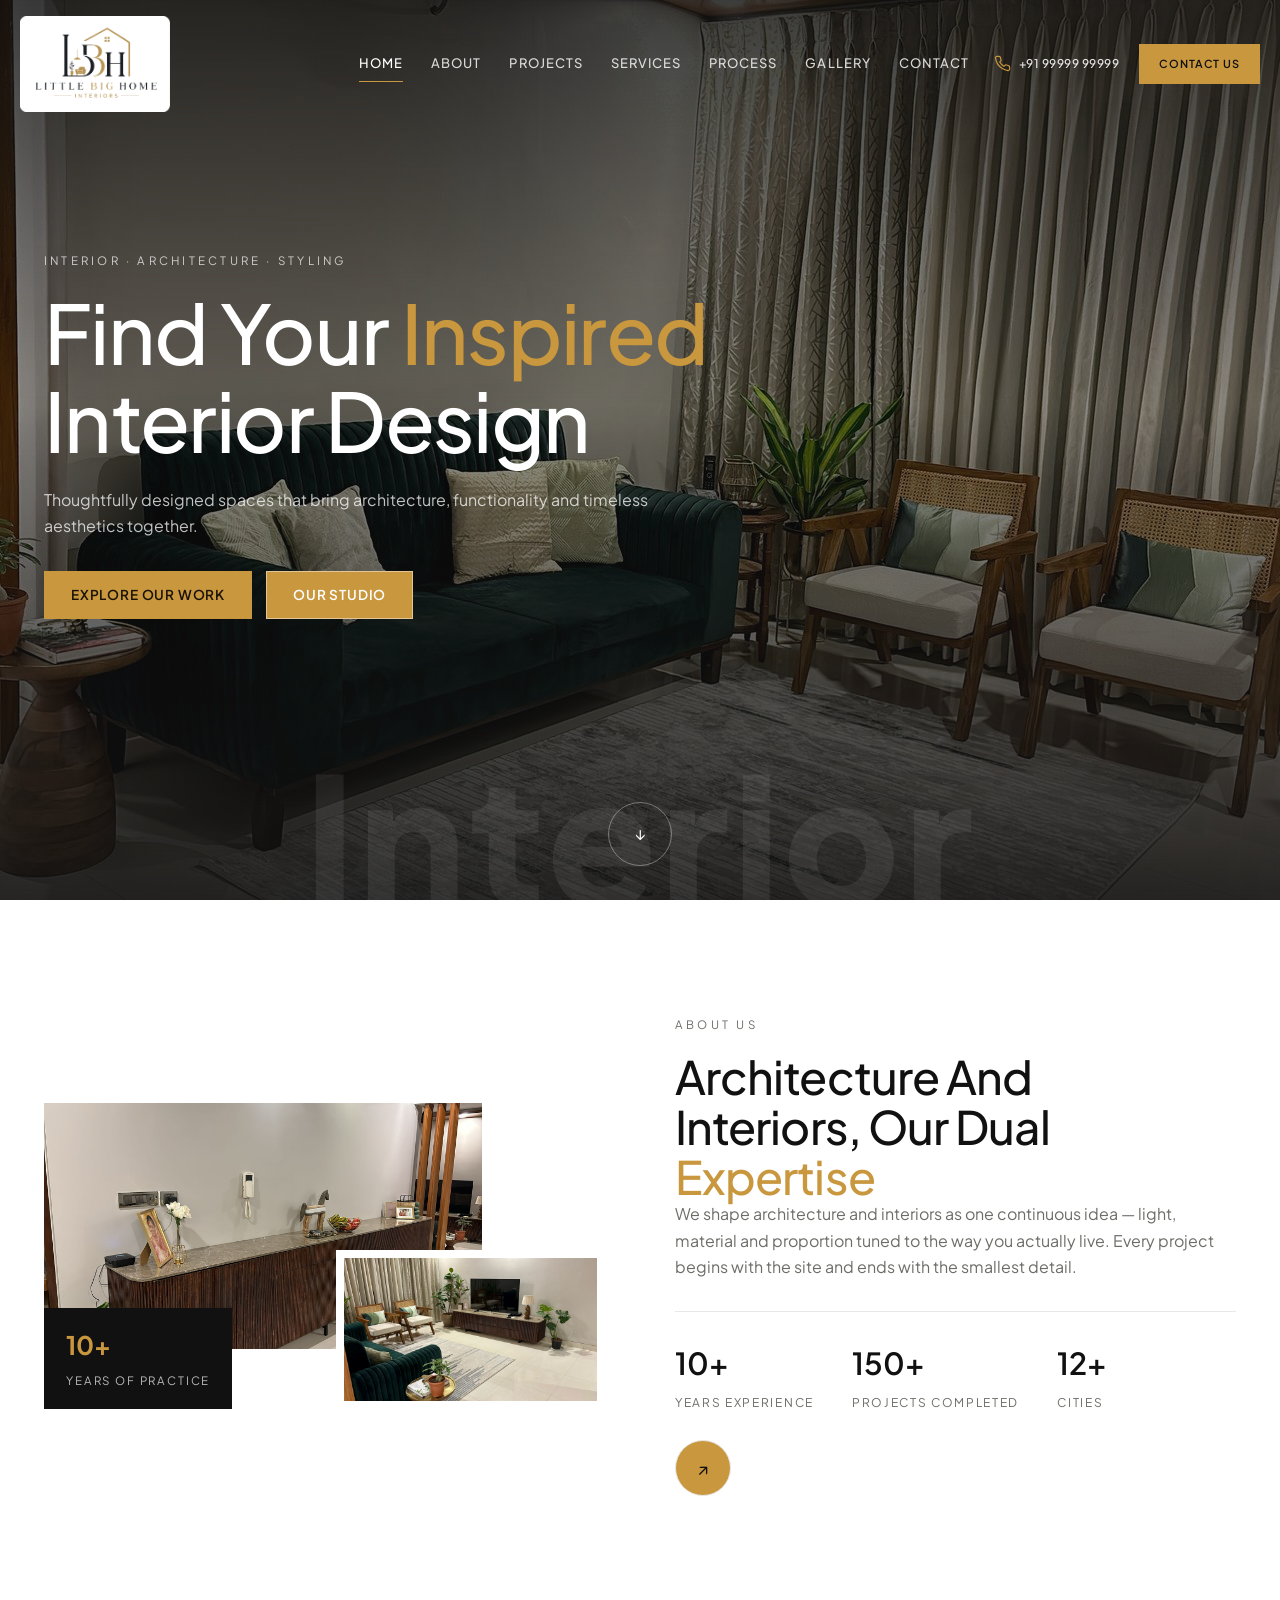
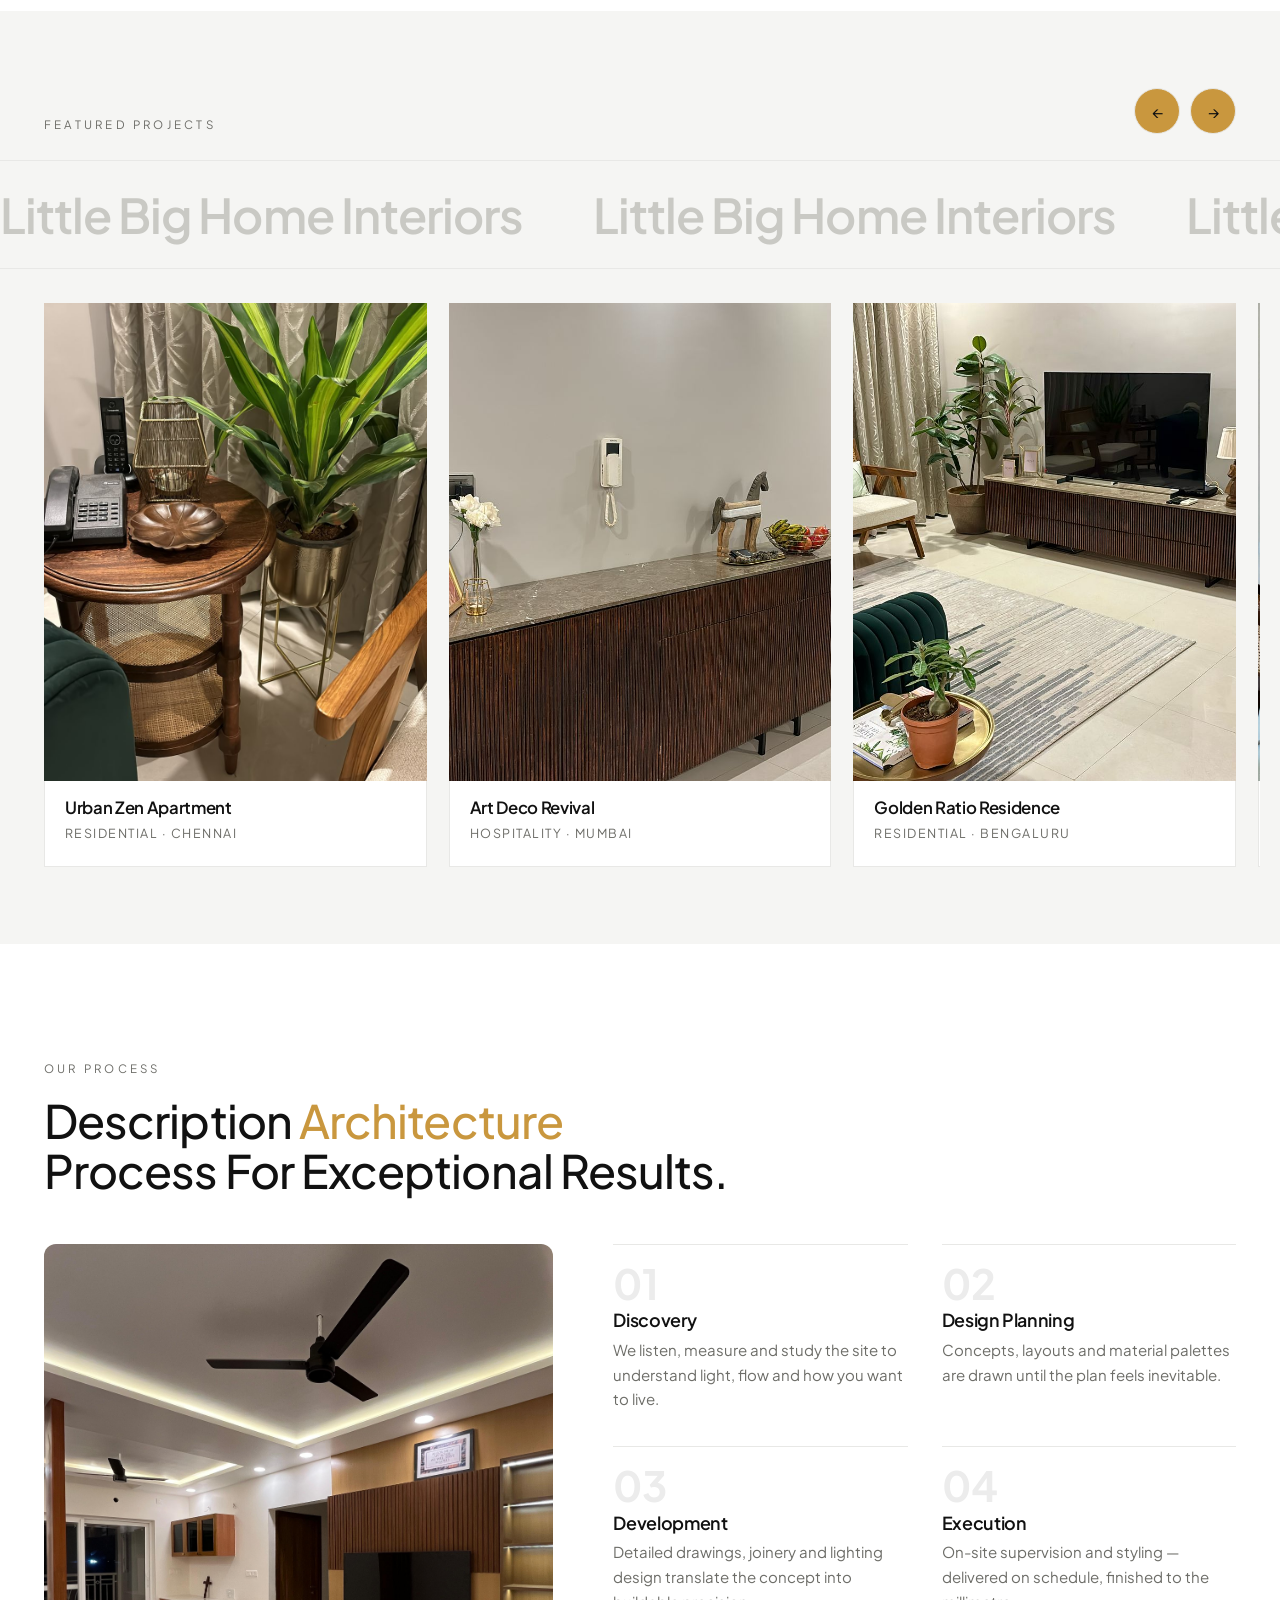
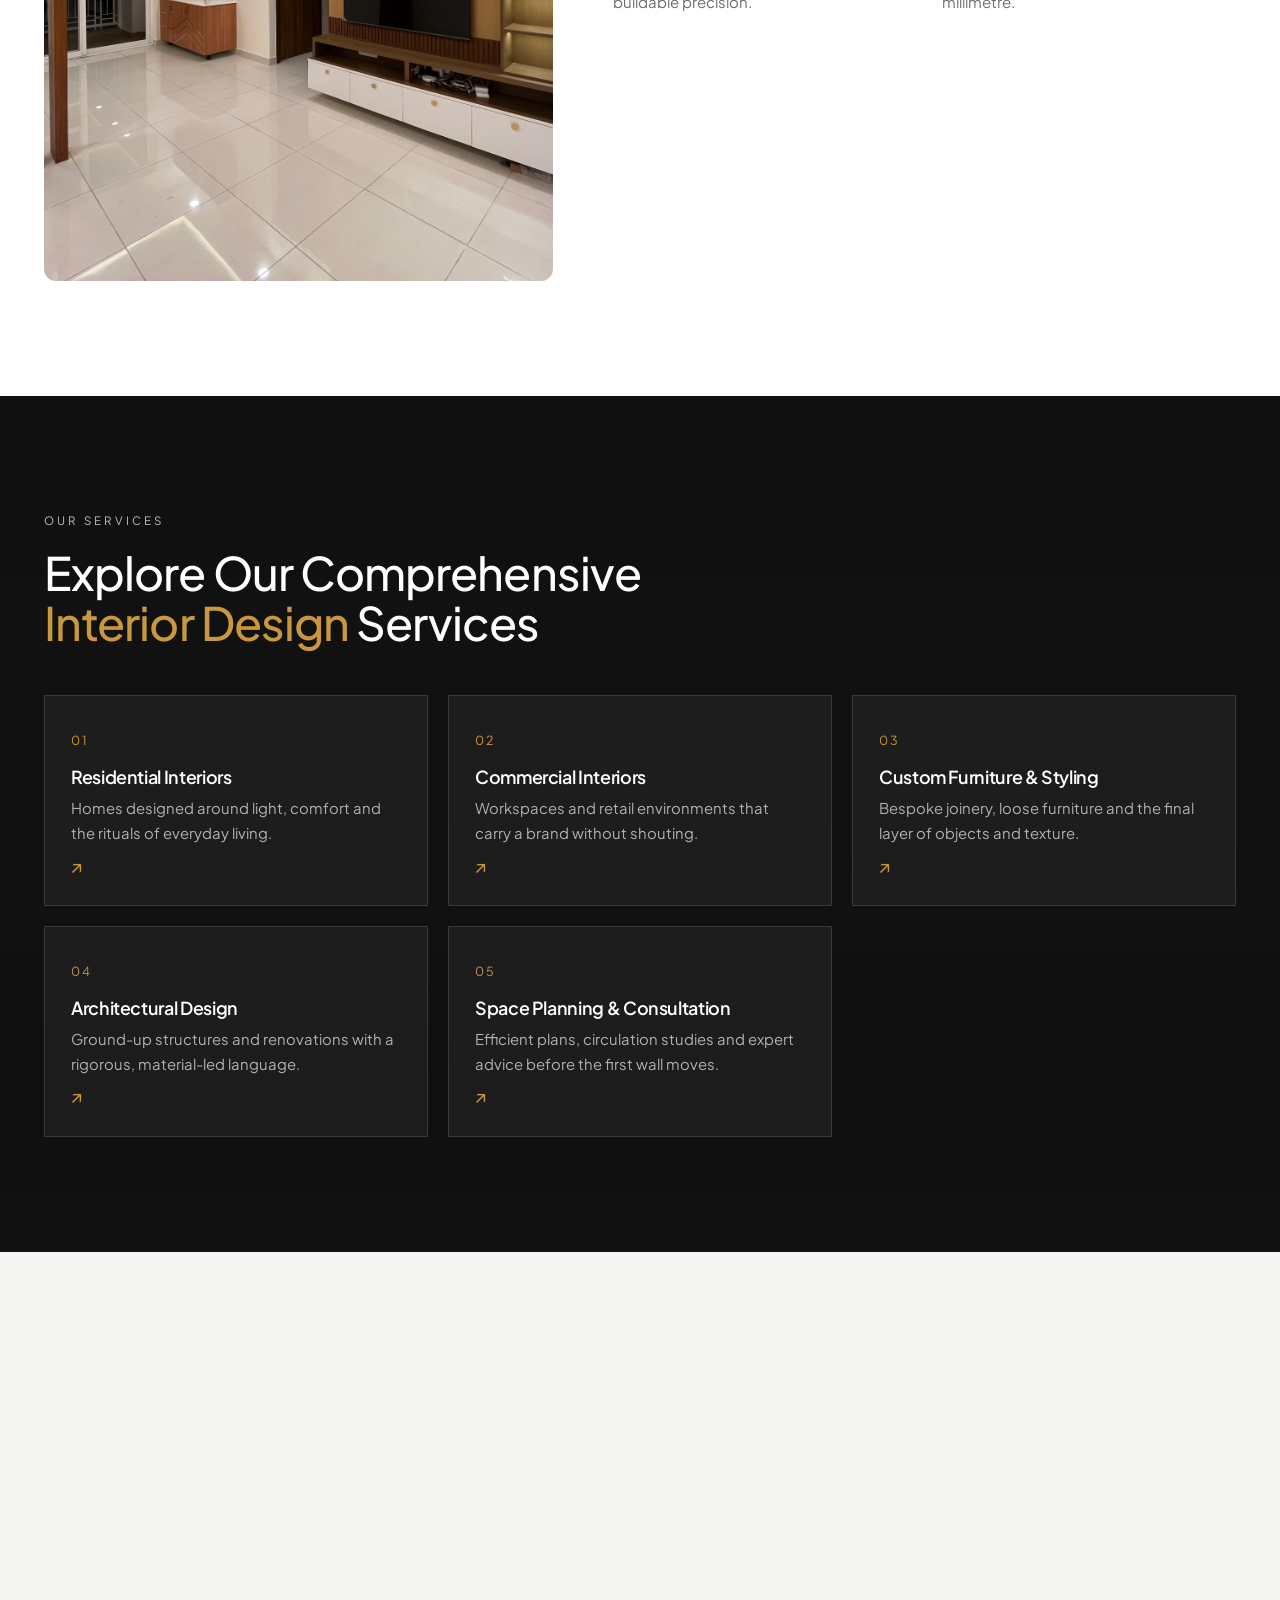
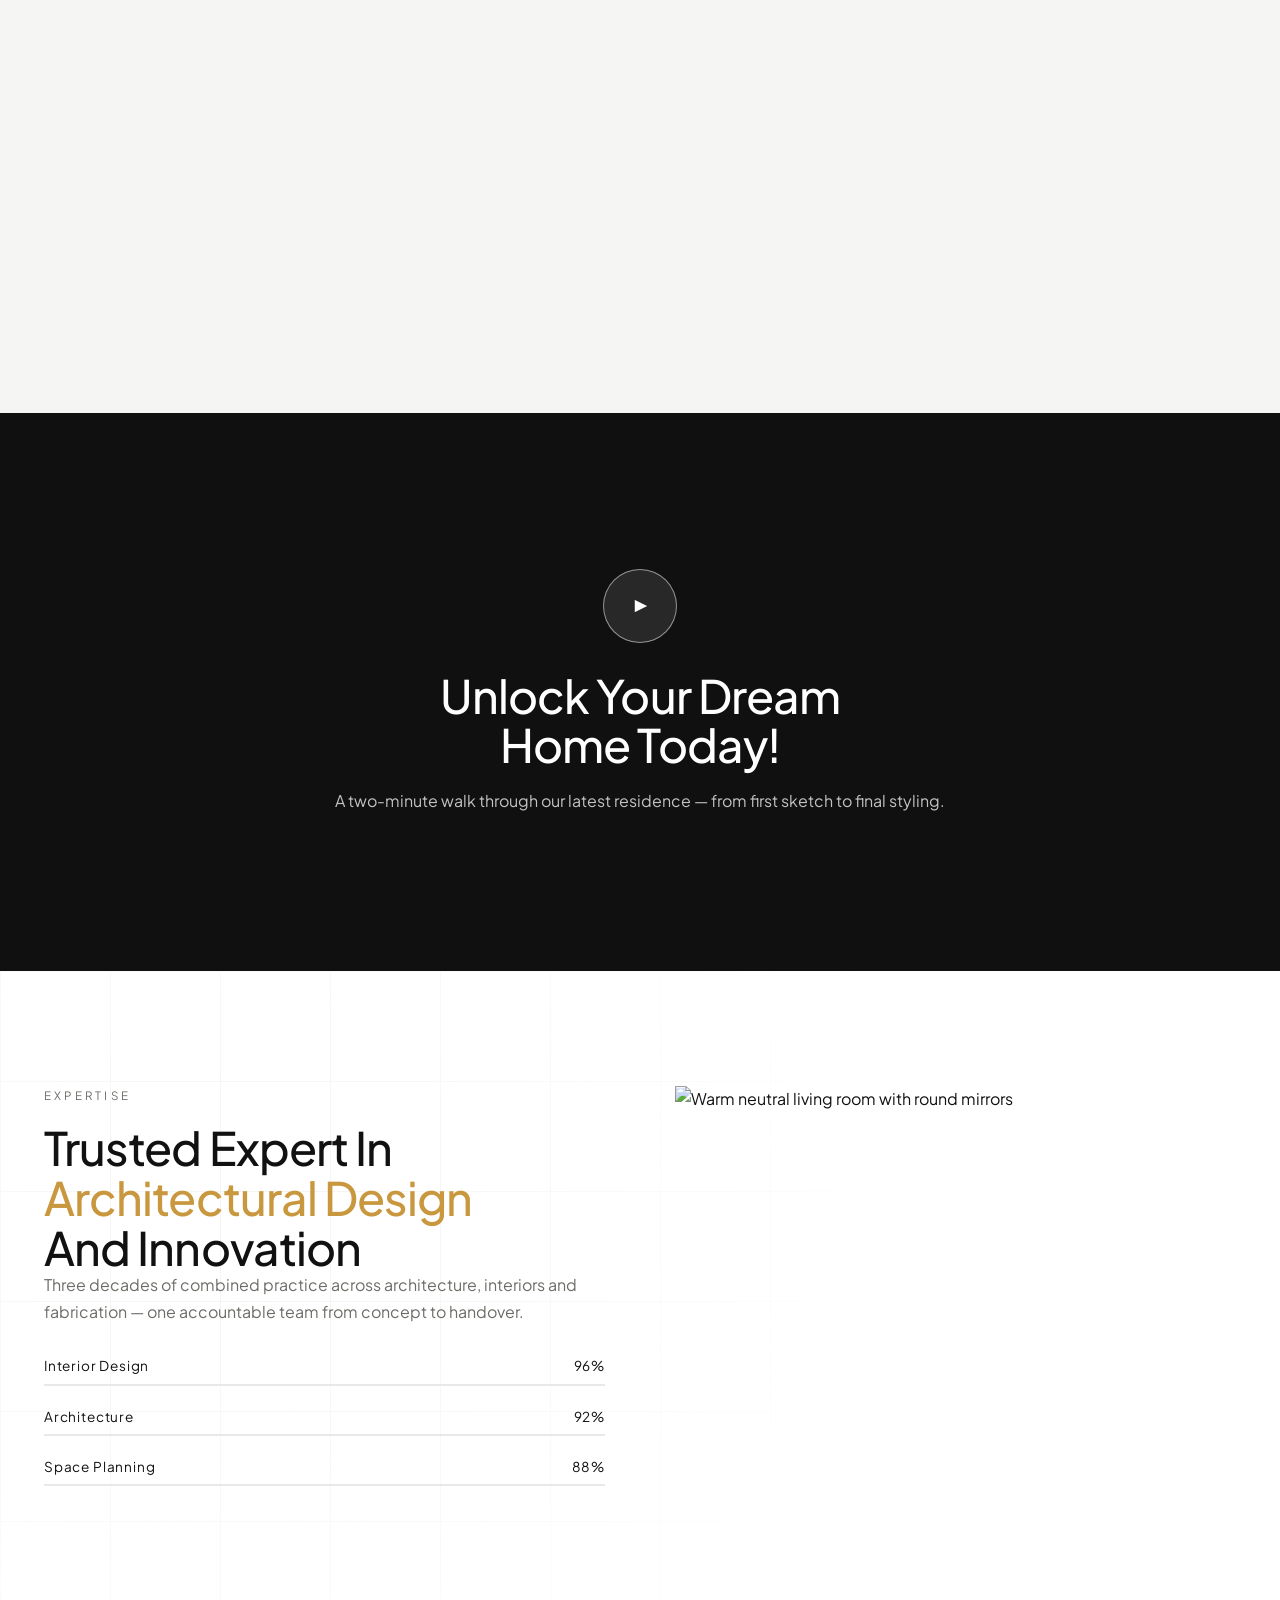
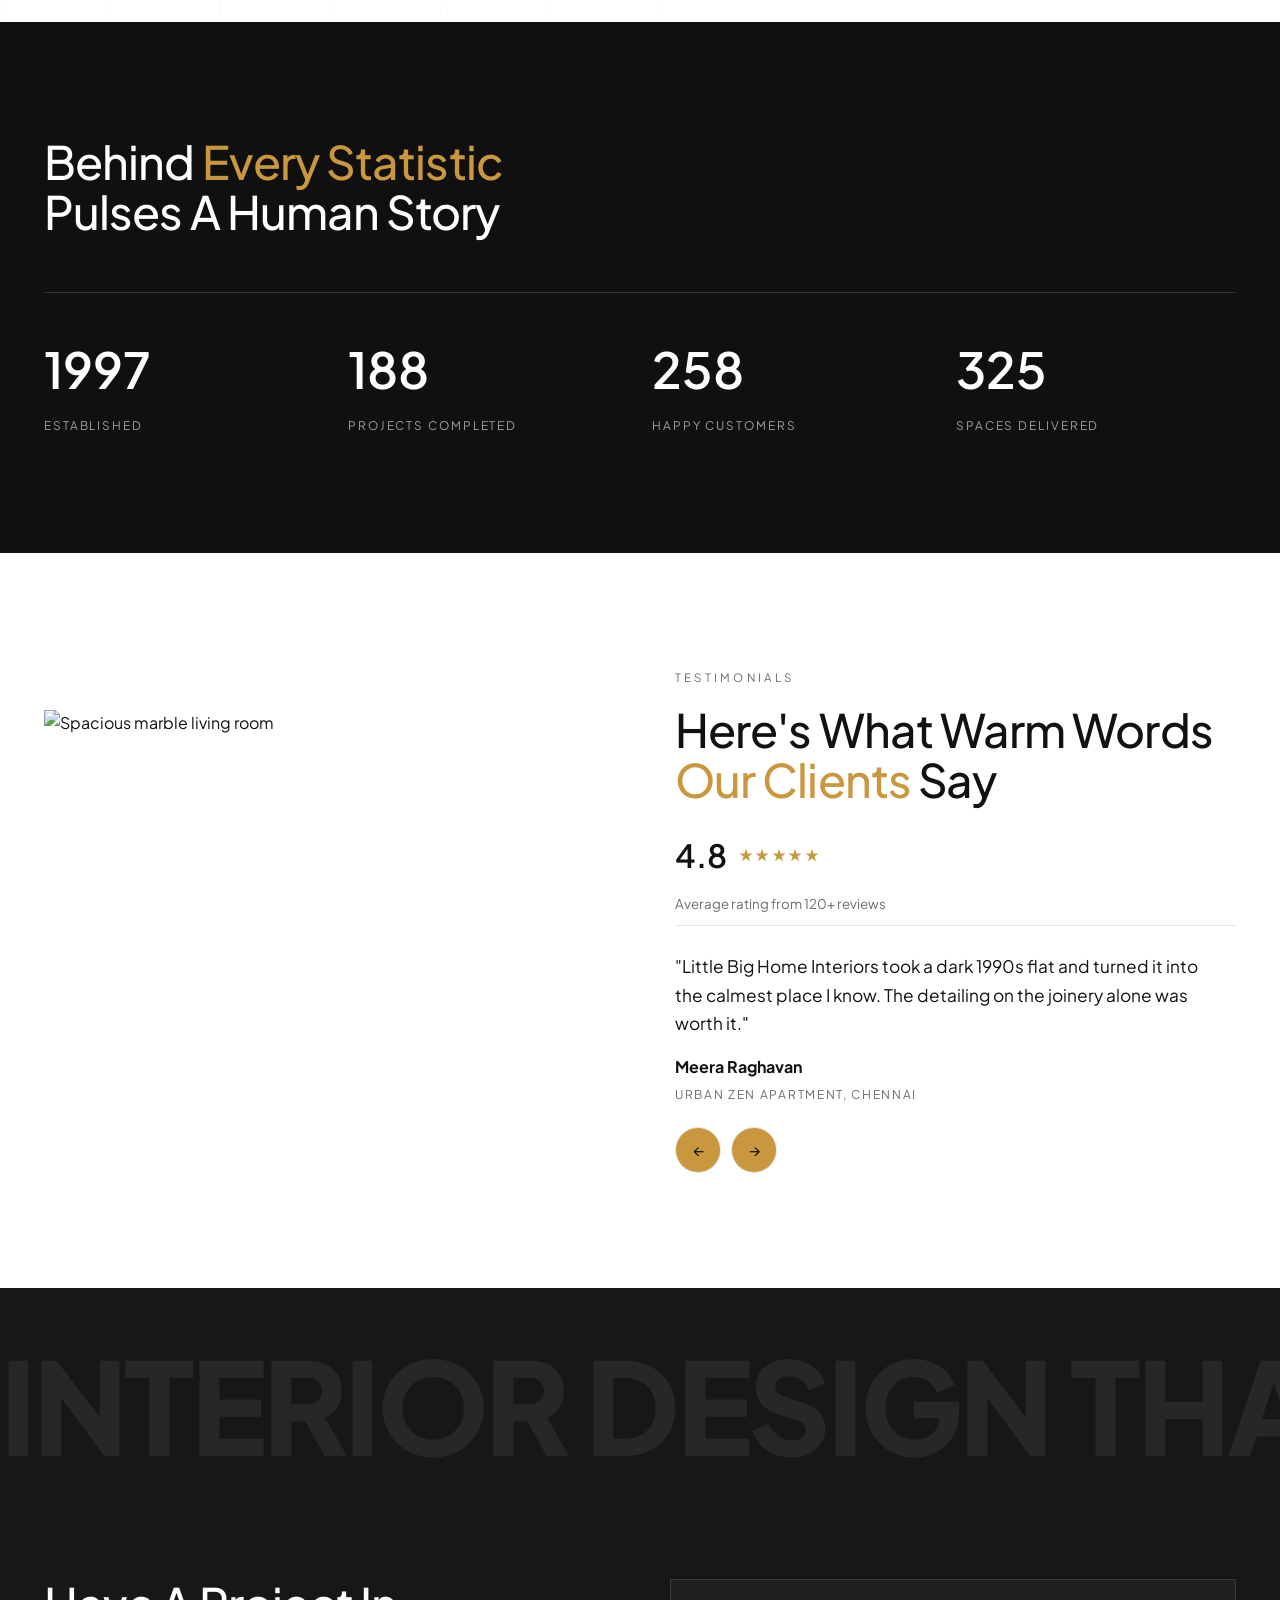
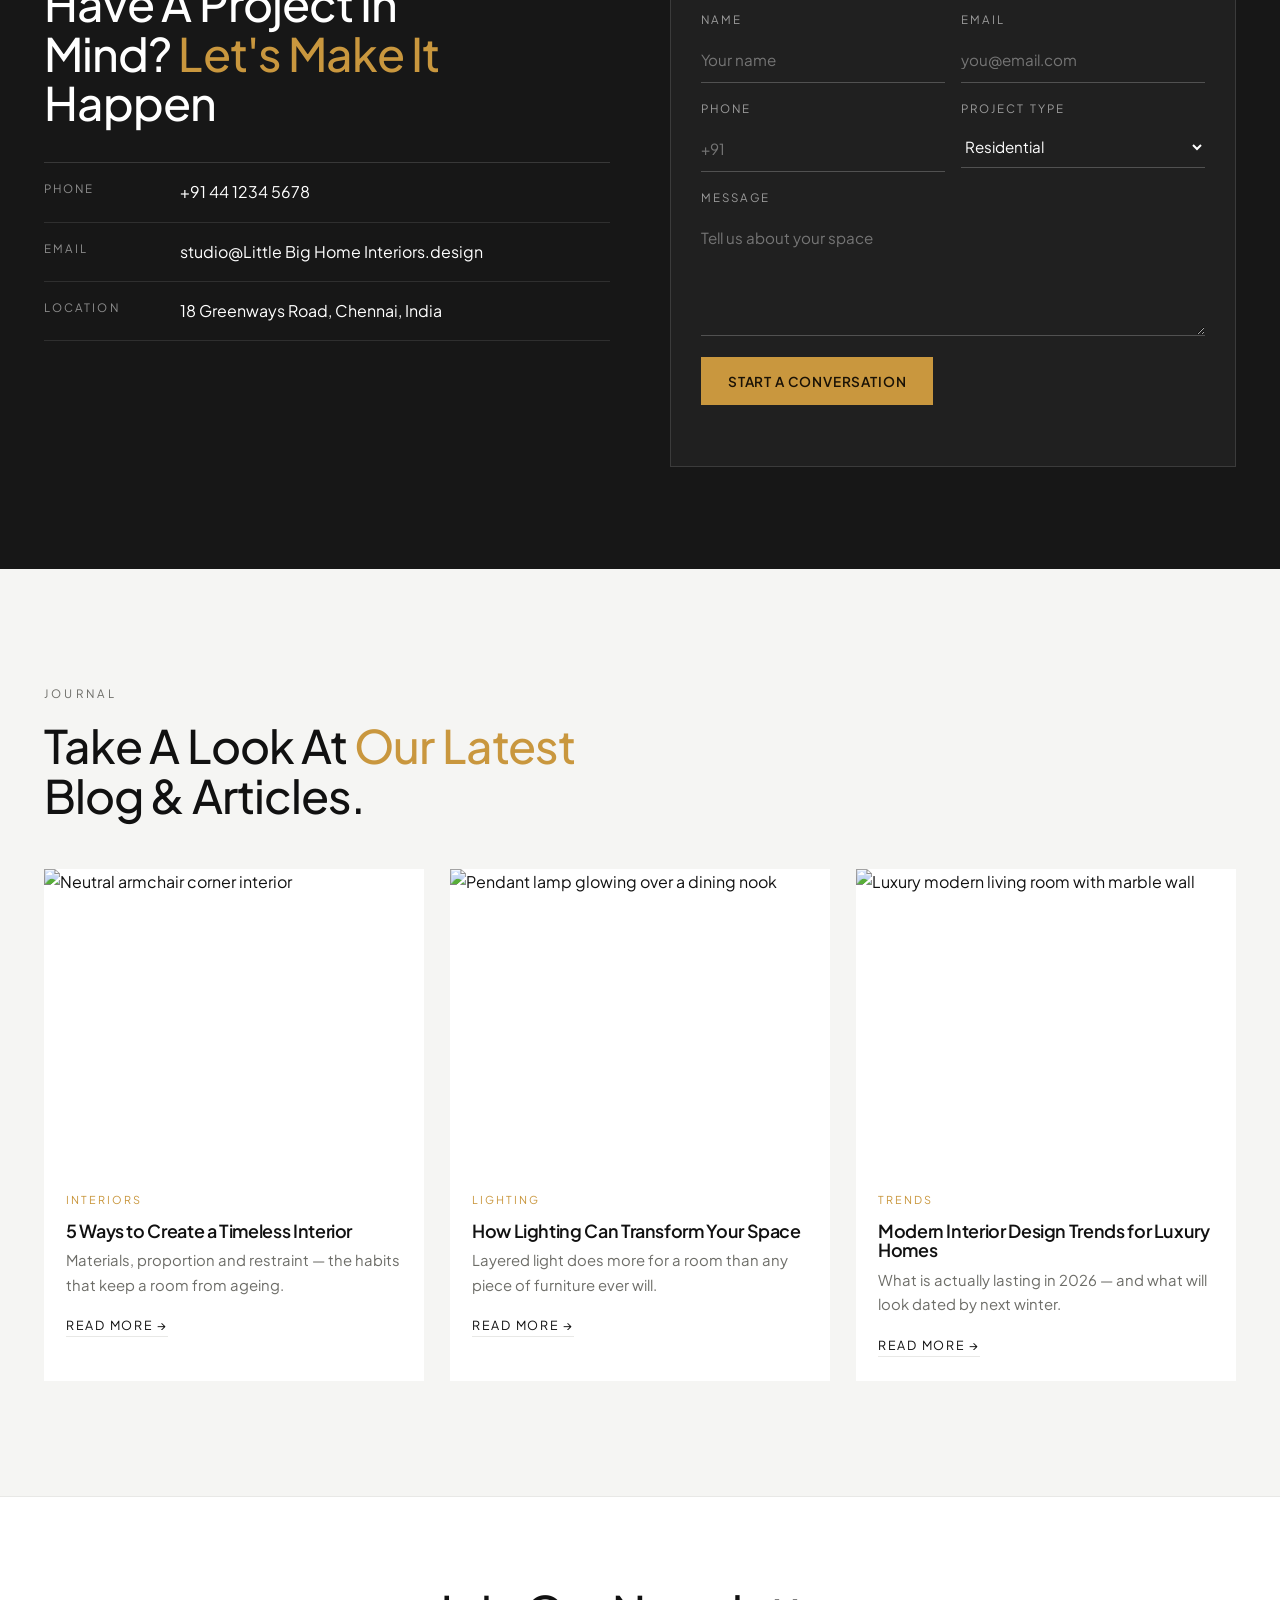
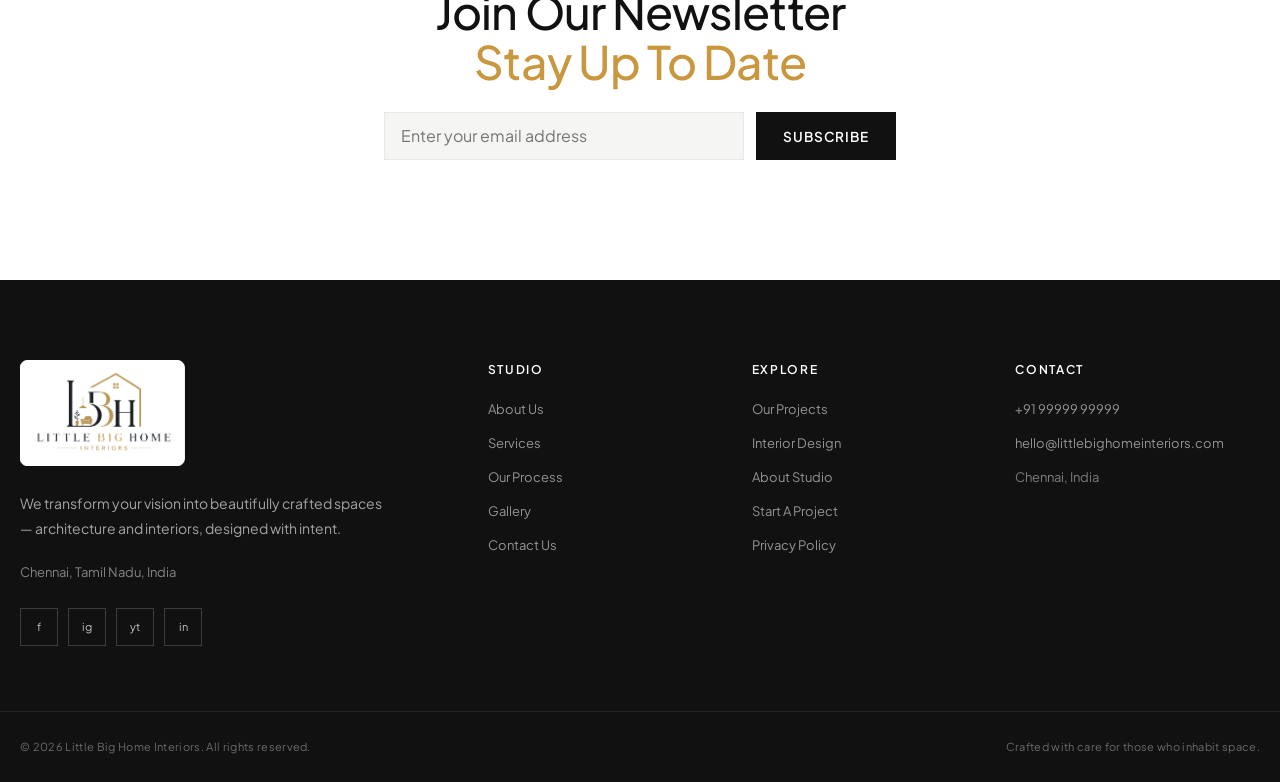
==== index.html @ 2a6e30de "update new file" ====
<!DOCTYPE html>
<html lang="en">

<head>
    <meta charset="utf-8" />
    <meta name="viewport" content="width=device-width, initial-scale=1" />
    <title>Little Big Home Interiors — Interior Design & Architecture Studio</title>
    <meta name="description"
        content="Little Big Home Interiors is an architecture and interior design studio crafting timeless residential and commercial spaces across India." />
    <meta property="og:title" content="Little Big Home Interiors — Interior Design & Architecture Studio" />
    <meta property="og:description"
        content="Thoughtfully designed spaces that bring architecture, functionality and timeless aesthetics together." />
    <meta property="og:type" content="website" />
    <meta name="twitter:card" content="summary_large_image" />
    <link rel="icon" href="/assets/image/logo.png" type="image/x-icon">
    <link rel="stylesheet" href="/assets/css/main-css.css" />
    <link rel="stylesheet" href="/assets/css/navbar-footer.css" />
</head>

<body>
    <!-- =====================================================
         NAVBAR
    ====================================================== -->
    <header class="lbh-nav" id="lbhNav">
        <div class="lbh-nav-wrap">
            <!-- ===============================
                 LOGO
            ================================ -->
            <a href="#home" class="lbh-brand" aria-label="Little Big Home Interiors Home">
                <img src="/assets/image/logo.png" alt="Little Big Home Interiors" class="lbh-brand-img">
            </a>
            <!-- ===============================
                 DESKTOP NAVIGATION
            ================================ -->
            <nav class="lbh-menu" id="lbhMenu" aria-label="Primary Navigation">
                <a href="#home" class="lbh-menu-link lbh-active">Home</a>
                <a href="#about" class="lbh-menu-link">About</a>
                <a href="#projects" class="lbh-menu-link">Projects</a>
                <a href="#services" class="lbh-menu-link">Services</a>
                <a href="#process" class="lbh-menu-link">Process</a>
                <a href="/page/gallery.html" class="lbh-menu-link">Gallery</a>
                <a href="#contact" class="lbh-menu-link">Contact</a>
            </nav>
            <!-- ===============================
                 DESKTOP RIGHT ACTIONS
            ================================ -->
            <div class="lbh-nav-actions">
                <!-- PHONE -->
                <a href="tel:+919999999999" class="lbh-phone" aria-label="Call Little Big Home Interiors">
                    <span class="lbh-phone-icon" aria-hidden="true">
                        <svg viewBox="0 0 24 24" fill="none" xmlns="http://www.w3.org/2000/svg">
                            <path d="M22 16.92v3a2 2 0 0 1-2.18 2
                                19.79 19.79 0 0 1-8.63-3.07
                                19.5 19.5 0 0 1-6-6
                                19.79 19.79 0 0 1-3.07-8.67
                                A2 2 0 0 1 4.11 2h3
                                a2 2 0 0 1 2 1.72
                                12.84 12.84 0 0 0 .7 2.81
                                2 2 0 0 1-.45 2.11L8.09 9.91
                                a16 16 0 0 0 6 6l1.27-1.27
                                a2 2 0 0 1 2.11-.45
                                12.84 12.84 0 0 0 2.81.7
                                A2 2 0 0 1 22 16.92z" stroke="currentColor" stroke-width="1.7" stroke-linecap="round"
                                stroke-linejoin="round" />
                        </svg>
                    </span>
                    <span class="lbh-phone-text">+91 99999 99999</span>
                </a>
                <!-- CONTACT CTA -->
                <a href="#contact" class="lbh-contact-cta">Contact Us</a>
            </div>
            <!-- ===============================
                 MOBILE TOGGLE
            ================================ -->
            <button class="lbh-burger" id="lbhBurger" type="button" aria-label="Open navigation menu"
                aria-expanded="false" aria-controls="lbhMobile">
                <span></span>
                <span></span>
                <span></span>
            </button>
        </div>
    </header>
    <!-- =====================================================
         MOBILE RIGHT SIDE MENU
    ====================================================== -->
    <div class="lbh-mobile" id="lbhMobile" aria-hidden="true">
        <nav class="lbh-mobile-nav" aria-label="Mobile Navigation">
            <a href="#home" class="lbh-mobile-link lbh-active">Home</a>
            <a href="#about" class="lbh-mobile-link">About</a>
            <a href="#projects" class="lbh-mobile-link">Projects</a>
            <a href="#services" class="lbh-mobile-link">Services</a>
            <a href="#process" class="lbh-mobile-link">Process</a>
            <a href="/page/gallery.html" class="lbh-mobile-link">Gallery</a>
            <a href="#contact" class="lbh-mobile-link">Contact</a>
            <!-- Mobile Phone -->
            <a href="tel:+919999999999" class="lbh-mobile-phone">
                <span class="lbh-mobile-phone-icon">
                    <svg viewBox="0 0 24 24" fill="none" xmlns="http://www.w3.org/2000/svg">
                        <path d="M22 16.92v3a2 2 0 0 1-2.18 2
                            19.79 19.79 0 0 1-8.63-3.07
                            19.5 19.5 0 0 1-6-6
                            19.79 19.79 0 0 1-3.07-8.67
                            A2 2 0 0 1 4.11 2h3
                            a2 2 0 0 1 2 1.72
                            12.84 12.84 0 0 0 .7 2.81
                            2 2 0 0 1-.45 2.11L8.09 9.91
                            a16 16 0 0 0 6 6l1.27-1.27
                            a2 2 0 0 1 2.11-.45
                            12.84 12.84 0 0 0 2.81.7
                            A2 2 0 0 1 22 16.92z" stroke="currentColor" stroke-width="1.7" stroke-linecap="round"
                            stroke-linejoin="round" />
                    </svg>
                </span>
                +91 99999 99999</a>
            <!-- Mobile CTA -->
            <a href="#contact" class="lbh-mobile-cta">Contact Us</a>
        </nav>
    </div>

    <main>
        <!-- ============ HERO ============ -->
        <section class="hero" id="home">
            <div class="hero-media"><img src="/assets/image/home-banner.jpeg"
                    alt="Cinematic luxury dining room interior at dusk" width="1920" height="1080" /></div>
            <div class="hero-overlay"></div>
            <div class="container hero-content">
                <p class="label label-light reveal">Interior · Architecture · Styling</p>
                <h1 class="reveal">Find Your <em>Inspired</em><br />Interior Design</h1>
                <p class="hero-sub reveal">Thoughtfully designed spaces that bring architecture, functionality and
                    timeless aesthetics together.</p>
                <div class="hero-actions reveal">
                    <a href="#projects" class="btn btn-gold">Explore Our Work</a>
                    <a href="#about" class="btn btn-outline">Our Studio</a>
                </div>
            </div>
            <a href="#about" class="scroll-dot" aria-label="Scroll to next section">
                <span class="scroll-dot-ring"></span>
                <span class="scroll-dot-arrow">&#8595;</span>
            </a>
            <div class="hero-word" aria-hidden="true">Interior</div>
        </section>

        <!-- ============ ABOUT ============ -->
        <section class="section about" id="about">
            <div class="container about-grid">
                <div class="about-media reveal-left">
                    <div class="image-wrap about-img-a"><img src="/assets/image/image1.jpeg"
                            alt="Minimal living room bathed in warm daylight" loading="lazy" width="900"
                            height="1200" /></div>
                    <div class="image-wrap about-img-b"><img src="/assets/image/image3.jpeg"
                            alt="Architectural corner with tall window and marble" loading="lazy" width="900"
                            height="1200" /></div>
                    <div class="about-badge"><strong>10+</strong><span>Years of practice</span></div>
                </div>
                <div class="about-text reveal-right">
                    <p class="label">About Us</p>
                    <h2>Architecture And<br />Interiors, Our Dual<br /><em>Expertise</em></h2>
                    <p class="lead">We shape architecture and interiors as one continuous idea — light, material and
                        proportion tuned to the way you actually live. Every project begins with the site and ends with
                        the smallest detail.</p>
                    <ul class="about-stats">
                        <li><strong>10+</strong><span>Years Experience</span></li>
                        <li><strong>150+</strong><span>Projects Completed</span></li>
                        <li><strong>12+</strong><span>Cities</span></li>
                    </ul>
                    <a href="#portfolio" class="circle-btn" aria-label="See our portfolio">&#8599;</a>
                </div>
            </div>
        </section>

        <!-- ============ FEATURED PROJECTS ============ -->
        <section class="section-tight projects" id="projects">
            <div class="container projects-head">
                <p class="label">Featured Projects</p>
                <div class="slider-nav">
                    <button class="arrow" id="projPrev" aria-label="Previous projects">&#8592;</button>
                    <button class="arrow" id="projNext" aria-label="Next projects">&#8594;</button>
                </div>
            </div>
            <div class="marquee" aria-hidden="true">
                <div class="marquee-track">
                    <span>Little Big Home Interiors</span><span>Little Big Home Interiors</span><span>Little Big Home Interiors</span><span>Little Big Home Interiors</span><span>Little Big Home Interiors</span><span>Little Big Home Interiors</span><span>Little Big Home Interiors</span><span>Little Big Home Interiors</span>
                </div>
            </div>
            <div class="proj-viewport" id="projViewport">
                <div class="proj-track" id="projTrack">
                    <article class="proj-card">
                        <div class="image-wrap"><img src="/assets/image/image2.jpeg" alt="Urban Zen Apartment interior"
                                loading="lazy" width="800" height="1000" /></div>
                        <div class="proj-meta">
                            <h3>Urban Zen Apartment</h3>
                            <p>Residential · Chennai</p>
                        </div>
                    </article>
                    <article class="proj-card">
                        <div class="image-wrap"><img src="/assets/image/image1.jpeg"
                                alt="Art Deco Revival lounge interior" loading="lazy" width="800" height="1000" /></div>
                        <div class="proj-meta">
                            <h3>Art Deco Revival</h3>
                            <p>Hospitality · Mumbai</p>
                        </div>
                    </article>
                    <article class="proj-card">
                        <div class="image-wrap"><img src="/assets/image/image3.jpeg"
                                alt="Golden Ratio Residence kitchen" loading="lazy" width="800" height="1000" /></div>
                        <div class="proj-meta">
                            <h3>Golden Ratio Residence</h3>
                            <p>Residential · Bengaluru</p>
                        </div>
                    </article>
                    <article class="proj-card">
                        <div class="image-wrap"><img src="/assets/image/image4.jpeg"
                                alt="Nordic Minimalist Loft interior" loading="lazy" width="800" height="1000" /></div>
                        <div class="proj-meta">
                            <h3>Nordic Minimalist Loft</h3>
                            <p>Residential · Pune</p>
                        </div>
                    </article>
                </div>
            </div>
        </section>

        <!-- ============ PROCESS ============ -->
        <section class="section process" id="process">
            <div class="container">
                <p class="label reveal">Our Process</p>
                <h2 class="reveal">Description <em>Architecture</em><br />Process For Exceptional Results.</h2>
                <div class="process-grid">
                    <div class="image-wrap reveal-left process-img"><img src="/assets/image/image (10).jpeg"
                            alt="Calm bedroom interior in neutral tones" loading="lazy" width="1200" height="900" />
                    </div>
                    <ol class="steps">
                        <li class="reveal-up"><span class="num">01</span>
                            <h3>Discovery</h3>
                            <p>We listen, measure and study the site to understand light, flow and how you want to live.
                            </p>
                        </li>
                        <li class="reveal-up"><span class="num">02</span>
                            <h3>Design Planning</h3>
                            <p>Concepts, layouts and material palettes are drawn until the plan feels inevitable.</p>
                        </li>
                        <li class="reveal-up"><span class="num">03</span>
                            <h3>Development</h3>
                            <p>Detailed drawings, joinery and lighting design translate the concept into buildable
                                precision.</p>
                        </li>
                        <li class="reveal-up"><span class="num">04</span>
                            <h3>Execution</h3>
                            <p>On-site supervision and styling — delivered on schedule, finished to the millimetre.</p>
                        </li>
                    </ol>
                </div>
            </div>
        </section>

        <!-- ============ SERVICES ============ -->
        <section class="services" id="services">
            <div class="services-media" data-parallax><img src="assets/images/services-bg.jpg"
                    alt="Dark luxury lounge interior" loading="lazy" width="1920" height="1200" /></div>
            <div class="services-overlay"></div>
            <div class="container services-content">
                <p class="label label-light reveal">Our Services</p>
                <h2 class="light reveal">Explore Our Comprehensive<br /><em>Interior Design</em> Services</h2>
                <div class="svc-grid">
                    <article class="svc-card reveal-up"><span class="num">01</span>
                        <h3>Residential Interiors</h3>
                        <p>Homes designed around light, comfort and the rituals of everyday living.</p><span
                            class="svc-arrow" aria-hidden="true">&#8599;</span>
                    </article>
                    <article class="svc-card reveal-up"><span class="num">02</span>
                        <h3>Commercial Interiors</h3>
                        <p>Workspaces and retail environments that carry a brand without shouting.</p><span
                            class="svc-arrow" aria-hidden="true">&#8599;</span>
                    </article>
                    <article class="svc-card reveal-up"><span class="num">03</span>
                        <h3>Custom Furniture &amp; Styling</h3>
                        <p>Bespoke joinery, loose furniture and the final layer of objects and texture.</p><span
                            class="svc-arrow" aria-hidden="true">&#8599;</span>
                    </article>
                    <article class="svc-card reveal-up"><span class="num">04</span>
                        <h3>Architectural Design</h3>
                        <p>Ground-up structures and renovations with a rigorous, material-led language.</p><span
                            class="svc-arrow" aria-hidden="true">&#8599;</span>
                    </article>
                    <article class="svc-card reveal-up"><span class="num">05</span>
                        <h3>Space Planning &amp; Consultation</h3>
                        <p>Efficient plans, circulation studies and expert advice before the first wall moves.</p><span
                            class="svc-arrow" aria-hidden="true">&#8599;</span>
                    </article>
                </div>
            </div>
        </section>

        <!-- ============ PORTFOLIO ============ -->
        <section class="section portfolio" id="portfolio">
            <div class="container portfolio-grid">
                <div class="portfolio-text reveal-left">
                    <p class="label">Portfolio</p>
                    <h2>Little Big Home Interiors Has <em>Created</em><br />Exceptional Architectural<br />Designs.</h2>
                    <ul class="ticks">
                        <li>Residential &amp; commercial expertise</li>
                        <li>In-house detailing and joinery</li>
                        <li>Delivery across 12 cities</li>
                    </ul>
                    <p class="muted">From compact city apartments to sprawling private residences, each project is
                        documented, detailed and delivered by the same studio team.</p>
                    <a href="#contact" class="btn btn-dark">View All Projects</a>
                </div>
                <div class="portfolio-media">
                    <div class="image-wrap pf-a reveal-scale"><img src="assets/images/portfolio-3.jpg"
                            alt="Concrete and glass staircase detail" loading="lazy" width="900" height="900" /></div>
                    <div class="image-wrap pf-b reveal-scale"><img src="assets/images/portfolio-2.jpg"
                            alt="Luxury marble kitchen with brass accents" loading="lazy" width="900" height="900" />
                    </div>
                    <div class="pf-note reveal-scale"><strong>Golden Ratio Residence</strong><span>Bengaluru,
                            2025</span></div>
                </div>
            </div>
        </section>

        <!-- ============ FULL WIDTH CTA ============ -->
        <section class="cta-band">
            <div class="cta-media" data-parallax><img src="assets/images/cta.jpg"
                    alt="Modern villa living space at golden hour" loading="lazy" width="1920" height="1080" /></div>
            <div class="cta-overlay"></div>
            <div class="container cta-content">
                <button class="play-btn" id="playBtn" aria-label="Play studio film">&#9654;</button>
                <h2 class="light reveal">Unlock Your Dream<br />Home Today!</h2>
                <p class="reveal">A two-minute walk through our latest residence — from first sketch to final styling.
                </p>
            </div>
        </section>

        <!-- ============ EXPERTISE ============ -->
        <section class="section expertise">
            <span class="blueprint" aria-hidden="true"></span>
            <div class="container expertise-grid">
                <div class="reveal-left">
                    <p class="label">Expertise</p>
                    <h2>Trusted Expert In<br /><em>Architectural Design</em><br />And Innovation</h2>
                    <p class="muted">Three decades of combined practice across architecture, interiors and fabrication —
                        one accountable team from concept to handover.</p>
                    <div class="bars">
                        <div class="bar-row"><span>Interior Design</span><span>96%</span>
                            <div class="bar"><i data-bar="96"></i></div>
                        </div>
                        <div class="bar-row"><span>Architecture</span><span>92%</span>
                            <div class="bar"><i data-bar="92"></i></div>
                        </div>
                        <div class="bar-row"><span>Space Planning</span><span>88%</span>
                            <div class="bar"><i data-bar="88"></i></div>
                        </div>
                    </div>
                </div>
                <div class="image-wrap reveal-right"><img src="assets/images/expertise.jpg"
                        alt="Warm neutral living room with round mirrors" loading="lazy" width="1200" height="900" />
                </div>
            </div>
        </section>

        <!-- ============ STORY / STATS ============ -->
        <section class="story">
            <div class="story-media" data-parallax><img src="assets/images/story-bg.jpg"
                    alt="Dark luxury interior at night" loading="lazy" width="1920" height="1080" /></div>
            <div class="story-overlay"></div>
            <div class="container story-content">
                <h2 class="light reveal">Behind <em>Every Statistic</em><br />Pulses A Human Story</h2>
                <div class="stats" id="stats">
                    <div class="stat"><strong data-count="2013" data-plain="1">0</strong><span>Established</span></div>
                    <div class="stat"><strong data-count="190">0</strong><span>Projects Completed</span></div>
                    <div class="stat"><strong data-count="260">0</strong><span>Happy Customers</span></div>
                    <div class="stat"><strong data-count="328">0</strong><span>Spaces Delivered</span></div>
                </div>
            </div>
        </section>

        <!-- ============ TESTIMONIALS ============ -->
        <section class="section testimonials">
            <div class="container test-grid">
                <div class="image-wrap reveal-left test-img"><img src="assets/images/blog-3.jpg"
                        alt="Spacious marble living room" loading="lazy" width="1000" height="800" /></div>
                <div class="reveal-right">
                    <p class="label">Testimonials</p>
                    <h2>Here's What Warm Words<br /><em>Our Clients</em> Say</h2>
                    <div class="rating"><strong>4.8</strong><span class="stars"
                            aria-label="Rated 4.8 out of 5">&#9733;&#9733;&#9733;&#9733;&#9733;</span><small>Average
                            rating from 120+ reviews</small></div>
                    <div class="test-slider" id="testSlider">
                        <div class="test-track" id="testTrack">
                            <blockquote class="test-slide">
                                <p>"Little Big Home Interiors took a dark 1990s flat and turned it into the calmest place I know. The
                                    detailing on the joinery alone was worth it."</p>
                                <footer><strong>Meera Raghavan</strong><span>Urban Zen Apartment, Chennai</span>
                                </footer>
                            </blockquote>
                            <blockquote class="test-slide">
                                <p>"They handled architecture and interiors together, so nothing fell between the
                                    cracks. Delivered ahead of schedule."</p>
                                <footer><strong>Aditya Nair</strong><span>Golden Ratio Residence, Bengaluru</span>
                                </footer>
                            </blockquote>
                            <blockquote class="test-slide">
                                <p>"Our restaurant finally looks like the brand we describe on paper. Guests notice the
                                    light before anything else."</p>
                                <footer><strong>Sana Kapoor</strong><span>Art Deco Revival, Mumbai</span></footer>
                            </blockquote>
                        </div>
                        <div class="test-controls">
                            <button class="arrow" id="testPrev" aria-label="Previous testimonial">&#8592;</button>
                            <button class="arrow" id="testNext" aria-label="Next testimonial">&#8594;</button>
                        </div>
                    </div>
                </div>
            </div>
        </section>

        <!-- ============ CONTACT ============ -->
        <section class="contact" id="contact">
            <div class="contact-marquee" aria-hidden="true">
                <div class="marquee-track"><span>INTERIOR DESIGN THAT INSPIRES.</span><span>INTERIOR DESIGN THAT
                        INSPIRES.</span><span>INTERIOR DESIGN THAT INSPIRES.</span></div>
            </div>
            <div class="container contact-grid">
                <div class="reveal-left">
                    <h2 class="light">Have A Project In<br />Mind? <em>Let's Make It</em><br />Happen</h2>
                    <ul class="contact-info">
                        <li><span>Phone</span><a href="tel:+914412345678">+91 44 1234 5678</a></li>
                        <li><span>Email</span><a href="mailto:studio@Little Big Home Interiors.design">studio@Little Big Home Interiors.design</a></li>
                        <li><span>Location</span>
                            <address>18 Greenways Road, Chennai, India</address>
                        </li>
                    </ul>
                </div>
                <form class="contact-form reveal-right" id="contactForm" novalidate>
                    <div class="field-row">
                        <label>Name<input type="text" name="name" placeholder="Your name" required /></label>
                        <label>Email<input type="email" name="email" placeholder="you@email.com" required /></label>
                    </div>
                    <div class="field-row">
                        <label>Phone<input type="tel" name="phone" placeholder="+91" /></label>
                        <label>Project Type
                            <select name="type">
                                <option>Residential</option>
                                <option>Commercial</option>
                                <option>Architecture</option>
                                <option>Consultation</option>
                            </select>
                        </label>
                    </div>
                    <label>Message<textarea name="message" rows="4"
                            placeholder="Tell us about your space"></textarea></label>
                    <button type="submit" class="btn btn-gold">Start A Conversation</button>
                    <p class="form-msg" id="formMsg" role="status"></p>
                </form>
            </div>
        </section>

        <!-- ============ BLOG ============ -->
        <section class="section blog">
            <div class="container">
                <p class="label reveal">Journal</p>
                <h2 class="reveal">Take A Look At <em>Our Latest</em><br />Blog &amp; Articles.</h2>
                <div class="blog-grid">
                    <article class="blog-card reveal-up">
                        <div class="image-wrap"><img src="assets/images/blog-1.jpg"
                                alt="Neutral armchair corner interior" loading="lazy" width="1000" height="800" /></div>
                        <span class="tag">Interiors</span>
                        <h3>5 Ways to Create a Timeless Interior</h3>
                        <p>Materials, proportion and restraint — the habits that keep a room from ageing.</p><a
                            href="#blog" class="read">Read More &#8594;</a>
                    </article>
                    <article class="blog-card reveal-up">
                        <div class="image-wrap"><img src="assets/images/blog-2.jpg"
                                alt="Pendant lamp glowing over a dining nook" loading="lazy" width="1000"
                                height="800" /></div><span class="tag">Lighting</span>
                        <h3>How Lighting Can Transform Your Space</h3>
                        <p>Layered light does more for a room than any piece of furniture ever will.</p><a href="#blog"
                            class="read">Read More &#8594;</a>
                    </article>
                    <article class="blog-card reveal-up">
                        <div class="image-wrap"><img src="assets/images/blog-3.jpg"
                                alt="Luxury modern living room with marble wall" loading="lazy" width="1000"
                                height="800" /></div><span class="tag">Trends</span>
                        <h3>Modern Interior Design Trends for Luxury Homes</h3>
                        <p>What is actually lasting in 2026 — and what will look dated by next winter.</p><a
                            href="#blog" class="read">Read More &#8594;</a>
                    </article>
                </div>
            </div>
        </section>

        <!-- ============ NEWSLETTER ============ -->
        <section class="newsletter">
            <div class="container news-inner reveal">
                <h2>Join Our Newsletter<br /><em>Stay Up To Date</em></h2>
                <form id="newsForm" class="news-form" novalidate>
                    <label class="sr-only" for="newsEmail">Email address</label>
                    <input id="newsEmail" type="email" placeholder="Enter your email address" required />
                    <button class="btn btn-dark" type="submit">Subscribe</button>
                </form>
                <p class="form-msg" id="newsMsg" role="status"></p>
            </div>
        </section>
    </main>

    <!-- =====================================================
         FOOTER
    ====================================================== -->

    <footer class="lbh-footer">
        <div class="lbh-footer-wrap">
            <!-- ===============================
                 BRAND
            ================================ -->
            <div class="lbh-footer-brand">
                <a href="index.html#home" class="lbh-footer-logo"><img src="/assets/image/logo.png" alt="Little Big Home Interiors"></a>
                <p class="lbh-footer-desc">
                    We transform your vision into beautifully
                    crafted spaces — architecture and interiors,
                    designed with intent.
                </p>
                <p class="lbh-footer-address">Chennai, Tamil Nadu, India</p>
                <!-- SOCIAL -->
                <div class="lbh-socials">
                    <a href="#" aria-label="Facebook">f</a>
                    <a href="#" aria-label="Instagram">ig</a>
                    <a href="#" aria-label="YouTube">yt</a>
                    <a href="#" aria-label="LinkedIn">in</a>
                </div>
            </div>
            <!-- ===============================
                 STUDIO
            ================================ -->
            <div class="lbh-footer-col">
                <h4>Studio</h4>
                <ul>
                    <li><a href="index.html#about">About Us</a></li>
                    <li><a href="index.html#services">Services</a></li>
                    <li><a href="index.html#process">Our Process</a></li>
                    <li><a href="/page/gallery.html">Gallery</a></li>
                    <li><a href="index.html#contact">Contact Us</a></li>
                </ul>
            </div>
            <!-- ===============================
                 EXPLORE
            ================================ -->
            <div class="lbh-footer-col">
                <h4>Explore</h4>
                <ul>
                    <li><a href="index.html#projects">Our Projects</a></li>
                    <li><a href="index.html#services">Interior Design</a></li>
                    <li><a href="index.html#about">About Studio</a></li>
                    <li><a href="index.html#contact">Start A Project</a></li>
                    <li><a href="#">Privacy Policy</a></li>
                </ul>
            </div>
            <!-- ===============================
                 CONTACT
            ================================ -->
            <div class="lbh-footer-col">
                <h4>Contact</h4>
                <ul>
                    <li><a href="tel:+919999999999">+91 99999 99999</a></li>
                    <li><a href="mailto:hello@littlebighomeinteriors.com">hello@littlebighomeinteriors.com</a></li>
                    <li>Chennai, India</li>
                </ul>
            </div>
        </div>
        <!-- ===============================
             FOOTER BOTTOM
        ================================ -->
        <div class="lbh-footer-bottom-wrap">
            <div class="lbh-footer-bottom">
                <span>© 2026 Little Big Home Interiors. All rights reserved.</span>
                <span>Crafted with care for those who inhabit space.</span>
            </div>
        </div>
    </footer>

    <script src="/assets/js/main-js.js"></script>
    <script src="/assets/js/navbar-footer.js" defer></script>
</body>

</html>
---- assets/css/main-css.css ----
@import url('https://fonts.googleapis.com/css2?family=Manrope:wght@400;500;600;700;800&family=Plus+Jakarta+Sans:wght@400;500;600;700;800&display=swap');
/* ========== ANTRA — Interior Design & Architecture ========== */
:root {
    --ink: #111111;
    --ink-2: #171717;
    --bone: #F5F5F3;
    --white: #FFFFFF;
    --line: #E8E8E6;
    --gold: #C9973E;
    --muted: #6d6d68;
    --maxw: 1240px;
    --ease: cubic-bezier(.22, .61, .36, 1);
    --font-family: "Plus Jakarta Sans", "Manrope", system-ui, -apple-system, BlinkMacSystemFont, "Segoe UI", Roboto, sans-serif;
}

*,
*::before,
*::after {
    box-sizing: border-box;
    font-family: var(--font-family);
}

html {
    scroll-behavior: smooth;
    -webkit-text-size-adjust: 100%;
    overflow-x: clip
}

body {
    margin: 0;
    background: var(--white);
    color: var(--ink);
    font-size: 16px;
    line-height: 1.65;
    overflow-x: clip;
}

img {
    max-width: 100%;
    display: block;
    height: auto
}

a {
    color: inherit;
    text-decoration: none
}

ul,
ol {
    margin: 0;
    padding: 0;
    list-style: none
}

h1,
h2,
h3,
h4 {
    margin: 0;
    font-weight: 600;
    letter-spacing: -.02em;
    line-height: 1.08
}

h1 {
    font-size: clamp(2.6rem, 6.4vw, 5.2rem);
    font-weight: 500
}

h2 {
    font-size: clamp(1.85rem, 3.6vw, 3.1rem);
    font-weight: 500
}

h3 {
    font-size: 1.12rem
}

p {
    margin: 0 0 1rem
}

em {
    font-style: normal;
    color: var(--gold)
}

:focus-visible {
    outline: 2px solid var(--gold);
    outline-offset: 3px
}

.sr-only {
    position: absolute;
    width: 1px;
    height: 1px;
    overflow: hidden;
    clip: rect(0 0 0 0)
}

.container {
    width: 100%;
    max-width: var(--maxw);
    margin: 0 auto;
    padding: 0 24px
}

.section {
    padding: clamp(70px, 9vw, 130px) 0
}

.section-tight {
    padding: clamp(48px, 6vw, 80px) 0
}

.label {
    font-size: .72rem;
    letter-spacing: .28em;
    text-transform: uppercase;
    color: var(--muted);
    margin-bottom: 18px
}

.label-light {
    color: rgba(255, 255, 255, .72)
}

.light {
    color: var(--white)
}

.muted {
    color: var(--muted)
}

.lead {
    color: var(--muted);
    max-width: 46ch
}

/* buttons */
.btn {
    display: inline-flex;
    align-items: center;
    justify-content: center;
    gap: .5rem;
    min-height: 48px;
    padding: 0 26px;
    font-size: .85rem;
    font-weight: 600;
    letter-spacing: .06em;
    text-transform: uppercase;
    border: 1px solid transparent;
    cursor: pointer;
    background: var(--gold);
}

.btn-gold {
    background: var(--gold);
    color: #1a1206
}

.btn-gold:hover {
    background: #b3842f;
    transform: translateY(-2px)
}

.btn-dark {
    background: var(--ink);
    color: var(--white)
}

.btn-dark:hover {
    background: var(--gold);
    color: #1a1206
}

.btn-outline {
    border-color: rgba(255, 255, 255, .45);
    color: #fff
}

.btn-outline:hover {
    background: rgba(255, 255, 255, .12)
}


.circle-btn {
    display: inline-flex;
    align-items: center;
    justify-content: center;
    width: 56px;
    height: 56px;
    border-radius: 50%;
    border: 1px solid var(--line);
    font-size: 1.1rem;
    margin-top: 26px;
    background: var(--gold);
}

.circle-btn:hover {
    background: var(--gold);
    color: #ffffff;
    transform: rotate(45deg)
}

.arrow {
    width: 46px;
    height: 46px;
    border-radius: 50%;
    border: 1px solid var(--line);
    background: transparent;
    cursor: pointer;
    font-size: 1rem;
    color: inherit;
    background: var(--gold);
}

.arrow:hover {
    background: var(--ink);
    color: #fff
}

.slider-nav {
    display: flex;
    gap: 10px
}

/* image hover */
.image-wrap {
    overflow: hidden;
    position: relative
}

.image-wrap img {
    transition: transform 1s var(--ease);
    width: 100%
}

.image-wrap:hover img {
    transform: scale(1.05)
}

/* ===== reveal ===== */
.reveal,
.reveal-left,
.reveal-right,
.reveal-up,
.reveal-scale {
    opacity: 0;
    transition: opacity .9s var(--ease), transform .9s var(--ease)
}

.reveal {
    transform: translateY(40px)
}

.reveal-up {
    transform: translateY(56px)
}

.reveal-left {
    transform: translateX(-60px)
}

.reveal-right {
    transform: translateX(60px)
}

.reveal-scale {
    transform: scale(.94)
}

.reveal.show,
.reveal-up.show {
    opacity: 1;
    transform: translateY(0)
}

.reveal-left.show,
.reveal-right.show {
    opacity: 1;
    transform: translateX(0)
}

.reveal-scale.show {
    opacity: 1;
    transform: scale(1)
}



/* ===== HERO ===== */
.hero {
    position: relative;
    min-height: 100svh;
    display: flex;
    align-items: center;
    overflow: hidden;
    background: var(--ink)
}

.hero-media {
    position: absolute;
    inset: 0
}

.hero-media img {
    width: 100%;
    height: 100%;
    object-fit: cover;
    animation: slowzoom 22s ease-in-out infinite alternate;
    will-change: transform
}

@keyframes slowzoom {
    from {
        transform: scale(1)
    }

    to {
        transform: scale(1.09)
    }
}

.hero-overlay {
    position: absolute;
    inset: 0;
    background: linear-gradient(180deg, rgba(17, 17, 17, .82), rgba(17, 17, 17, .45) 45%, rgba(17, 17, 17, .9))
}

.hero-content {
    position: relative;
    z-index: 2;
    padding-top: 90px;
    padding-bottom: 120px
}

.hero-content h1 {
    color: #fff;
    max-width: 16ch
}

.hero-sub {
    color: rgba(255, 255, 255, .75);
    max-width: 52ch;
    margin-top: 22px
}

.hero-actions {
    display: flex;
    flex-wrap: wrap;
    gap: 14px;
    margin-top: 32px
}

.scroll-dot {
    position: absolute;
    left: 50%;
    bottom: 34px;
    transform: translateX(-50%);
    z-index: 3;
    width: 64px;
    height: 64px;
    display: grid;
    place-items: center;
    color: #fff
}

.scroll-dot-ring {
    position: absolute;
    inset: 0;
    border: 1px solid rgba(255, 255, 255, .35);
    border-radius: 50%;
    animation: pulse 2.6s infinite
}

@keyframes pulse {
    0% {
        transform: scale(1);
        opacity: .9
    }

    70% {
        transform: scale(1.22);
        opacity: 0
    }

    100% {
        opacity: 0
    }
}

.hero-word {
    position: absolute;
    left: 0;
    right: 0;
    bottom: -2vw;
    text-align: center;
    font-size: 14vw;
    font-weight: 800;
    letter-spacing: .02em;
    color: rgba(255, 255, 255, .07);
    pointer-events: none;
    line-height: 1;
    z-index: 1
}

/* ===== ABOUT ===== */
.about {
    background: var(--white)
}

.about-grid {
    display: grid;
    grid-template-columns: 1fr 1fr;
    gap: 70px;
    align-items: center
}

.about-media {
    position: relative;
    padding-bottom: 60px
}

.about-img-a {
    width: 78%
}

.about-img-b {
    position: absolute;
    right: 0;
    bottom: 0;
    width: 48%;
    border: 8px solid #fff
}

.about-badge {
    position: absolute;
    left: 0;
    bottom: 0;
    background: var(--ink);
    color: #fff;
    padding: 16px 22px
}

.about-badge strong {
    display: block;
    font-size: 1.6rem;
    color: var(--gold)
}

.about-badge span {
    font-size: .72rem;
    letter-spacing: .16em;
    text-transform: uppercase;
    color: rgba(255, 255, 255, .7)
}

.about-stats {
    display: flex;
    gap: 38px;
    flex-wrap: wrap;
    margin-top: 30px;
    padding-top: 26px;
    border-top: 1px solid var(--line)
}

.about-stats strong {
    display: block;
    font-size: 1.9rem;
    font-weight: 600
}

.about-stats span {
    font-size: .75rem;
    letter-spacing: .14em;
    text-transform: uppercase;
    color: var(--muted)
}

/* ===== PROJECTS ===== */
.projects {
    background: var(--bone)
}

.projects-head {
    display: flex;
    align-items: flex-end;
    justify-content: space-between;
    margin-bottom: 26px
}

.projects-head .label {
    margin: 0
}

.marquee {
    overflow: hidden;
    border-block: 1px solid var(--line);
    padding: 14px 0;
    margin-bottom: 34px
}

.marquee-track {
    display: flex;
    gap: 70px;
    width: max-content;
    animation: marquee 26s linear infinite
}

.marquee-track span {
    font-size: clamp(1.6rem, 4vw, 3rem);
    font-weight: 600;
    letter-spacing: -.02em;
    color: #c9c9c4
}

@keyframes marquee {
    to {
        transform: translateX(-50%)
    }
}

.proj-viewport {
    overflow: hidden;
    max-width: var(--maxw);
    margin: 0 auto;
    padding: 0 24px
}

.proj-track {
    display: flex;
    gap: 22px;
    transition: transform .7s var(--ease);
    will-change: transform
}

.proj-card {
    flex: 0 0 calc((100% - 44px)/3);
    background: #fff;
    transition: transform .5s var(--ease)
}

.proj-card .image-wrap {
    aspect-ratio: 4/5
}

.proj-card img {
    height: 100%;
    object-fit: cover
}

.proj-card:hover {
    transform: translateY(-8px)
}

.proj-meta {
    padding: 18px 20px 22px;
    border: 1px solid var(--line);
    border-top: 0
}

.proj-meta h3 {
    font-size: 1.05rem
}

.proj-meta p {
    margin: 6px 0 0;
    font-size: .78rem;
    letter-spacing: .12em;
    text-transform: uppercase;
    color: var(--muted)
}

/* ===== PROCESS ===== */
.process {
    background: var(--white)
}

.process-grid {
    display: grid;
    grid-template-columns: .9fr 1.1fr;
    gap: 60px;
    margin-top: 48px;
    align-items: start
}

.process-img {
    aspect-ratio: 4/5
}

.process-img img {
    height: 100%;
    object-fit: cover;
    border-radius: 12px;
}

.steps {
    display: grid;
    grid-template-columns: 1fr 1fr;
    gap: 34px
}

.steps li {
    border-top: 1px solid var(--line);
    padding-top: 18px
}

.steps .num {
    font-size: 2.6rem;
    font-weight: 700;
    color: rgba(17, 17, 17, .08);
    display: block;
    line-height: 1
}

.steps h3 {
    margin: 6px 0 8px
}

.steps p {
    color: var(--muted);
    font-size: .94rem;
    margin: 0
}

/* ===== SERVICES ===== */
.services {
    position: relative;
    overflow: hidden;
    padding: clamp(80px, 9vw, 140px) 0;
    background: var(--ink)
}

.services-media {
    position: absolute;
    inset: -8% 0
}

.services-media img {
    width: 100%;
    height: 100%;
    object-fit: cover
}

.services-overlay {
    position: absolute;
    inset: 0;
    background: linear-gradient(180deg, rgba(17, 17, 17, .9), rgba(17, 17, 17, .82))
}

.services-content {
    position: relative;
    z-index: 2
}

.svc-grid {
    display: grid;
    grid-template-columns: repeat(3, 1fr);
    gap: 20px;
    margin-top: 48px
}

.svc-card {
    position: relative;
    padding: 30px 26px 60px;
    background: rgba(255, 255, 255, .05);
    border: 1px solid rgba(255, 255, 255, .12);
    color: #fff;
    transition: transform .45s var(--ease), background .45s var(--ease), border-color .45s var(--ease)
}

.svc-card:hover {
    transform: translateY(-10px);
    background: rgba(201, 151, 62, .14);
    border-color: rgba(201, 151, 62, .5)
}

.svc-card .num {
    font-size: .78rem;
    letter-spacing: .2em;
    color: var(--gold)
}

.svc-card h3 {
    margin: 14px 0 10px
}

.svc-card p {
    color: rgba(255, 255, 255, .66);
    font-size: .93rem;
    margin: 0
}

.svc-arrow {
    position: absolute;
    left: 26px;
    bottom: 24px;
    color: var(--gold);
    font-size: 1.2rem;
    transition: transform .45s var(--ease)
}

.svc-card:hover .svc-arrow {
    transform: translate(6px, -6px)
}

/* ===== PORTFOLIO ===== */
.portfolio {
    background: var(--bone)
}

.portfolio-grid {
    display: grid;
    grid-template-columns: 1fr 1fr;
    gap: 70px;
    align-items: center
}

.ticks {
    margin: 22px 0
}

.ticks li {
    padding-left: 22px;
    position: relative;
    color: var(--muted);
    margin-bottom: 8px
}

.ticks li::before {
    content: "";
    position: absolute;
    left: 0;
    top: .68em;
    width: 9px;
    height: 1px;
    background: var(--gold)
}

.portfolio-media {
    position: relative;
    padding-bottom: 70px
}

.pf-a {
    width: 82%;
    aspect-ratio: 1/1
}

.pf-a img {
    height: 100%;
    object-fit: cover
}

.pf-b {
    position: absolute;
    right: 0;
    bottom: 40px;
    width: 46%;
    aspect-ratio: 1/1;
    border: 8px solid var(--bone)
}

.pf-b img {
    height: 100%;
    object-fit: cover
}

.pf-note {
    position: absolute;
    left: 0;
    bottom: 0;
    background: var(--ink);
    color: #fff;
    padding: 14px 20px
}

.pf-note strong {
    display: block;
    font-size: .95rem
}

.pf-note span {
    font-size: .72rem;
    letter-spacing: .14em;
    text-transform: uppercase;
    color: rgba(255, 255, 255, .6)
}

/* ===== CTA BAND ===== */
.cta-band {
    position: relative;
    overflow: hidden;
    min-height: 62vh;
    display: flex;
    align-items: center;
    padding: clamp(80px, 10vw, 150px) 0;
    background: var(--ink);
    text-align: center
}

.cta-media {
    position: absolute;
    inset: -8% 0
}

.cta-media img {
    width: 100%;
    height: 100%;
    object-fit: cover
}

.cta-overlay {
    position: absolute;
    inset: 0;
    background: rgba(17, 17, 17, .62)
}

.cta-content {
    position: relative;
    z-index: 2
}

.cta-content p {
    color: rgba(255, 255, 255, .75);
    max-width: 52ch;
    margin: 18px auto 0
}

.play-btn {
    width: 74px;
    height: 74px;
    border-radius: 50%;
    border: 1px solid rgba(255, 255, 255, .5);
    background: rgba(255, 255, 255, .1);
    color: #fff;
    font-size: 1rem;
    cursor: pointer;
    margin-bottom: 28px;
    transition: background .35s var(--ease), transform .35s var(--ease)
}

.play-btn:hover {
    background: var(--gold);
    color: #1a1206;
    transform: scale(1.06)
}

/* ===== EXPERTISE ===== */
.expertise {
    background: var(--white);
    position: relative;
    overflow: hidden
}

.blueprint {
    position: absolute;
    inset: 0;
    pointer-events: none;
    opacity: .5;
    background-image: linear-gradient(var(--line) 1px, transparent 1px), linear-gradient(90deg, var(--line) 1px, transparent 1px);
    background-size: 110px 110px;
    -webkit-mask-image: radial-gradient(circle at 20% 40%, #000, transparent 62%);
    mask-image: radial-gradient(circle at 20% 40%, #000, transparent 62%)
}

.expertise-grid {
    position: relative;
    z-index: 1;
    display: grid;
    grid-template-columns: 1fr 1fr;
    gap: 70px;
    align-items: center
}

.bars {
    margin-top: 30px
}

.bar-row {
    display: grid;
    grid-template-columns: 1fr auto;
    gap: 6px;
    margin-bottom: 20px;
    font-size: .85rem;
    letter-spacing: .06em
}

.bar {
    grid-column: 1/-1;
    height: 2px;
    background: var(--line)
}

.bar i {
    display: block;
    height: 100%;
    width: 0;
    background: var(--gold);
    transition: width 1.4s var(--ease)
}

/* ===== STORY ===== */
.story {
    position: relative;
    overflow: hidden;
    padding: clamp(80px, 9vw, 140px) 0;
    background: var(--ink)
}

.story-media {
    position: absolute;
    inset: -8% 0
}

.story-media img {
    width: 100%;
    height: 100%;
    object-fit: cover
}

.story-overlay {
    position: absolute;
    inset: 0;
    background: rgba(17, 17, 17, .78)
}

.story-content {
    position: relative;
    z-index: 2
}

.stats {
    display: grid;
    grid-template-columns: repeat(4, 1fr);
    gap: 24px;
    margin-top: 56px;
    border-top: 1px solid rgba(255, 255, 255, .14);
    padding-top: 36px
}

.stat strong {
    display: block;
    font-size: clamp(2rem, 4vw, 3.1rem);
    font-weight: 600;
    color: #fff
}

.stat span {
    font-size: .74rem;
    letter-spacing: .16em;
    text-transform: uppercase;
    color: rgba(255, 255, 255, .6)
}

/* ===== TESTIMONIALS ===== */
.testimonials {
    background: var(--white)
}

.test-grid {
    display: grid;
    grid-template-columns: 1fr 1fr;
    gap: 70px;
    align-items: center
}

.test-img {
    aspect-ratio: 4/3
}

.test-img img {
    height: 100%;
    object-fit: cover
}

.rating {
    display: flex;
    align-items: center;
    gap: 12px;
    flex-wrap: wrap;
    margin: 24px 0 10px
}

.rating strong {
    font-size: 2rem;
    font-weight: 600
}

.stars {
    color: var(--gold);
    letter-spacing: .15em
}

.rating small {
    color: var(--muted);
    width: 100%
}

.test-slider {
    position: relative;
    overflow: hidden;
    border-top: 1px solid var(--line);
    padding-top: 26px
}

.test-track {
    display: flex;
    transition: transform .7s var(--ease)
}

.test-slide {
    flex: 0 0 100%;
    margin: 0;
    padding-right: 8px
}

.test-slide p {
    font-size: 1.08rem;
    color: var(--ink)
}

.test-slide footer strong {
    display: block
}

.test-slide footer span {
    font-size: .75rem;
    letter-spacing: .14em;
    text-transform: uppercase;
    color: var(--muted)
}

.test-controls {
    display: flex;
    gap: 10px;
    margin-top: 20px
}

/* ===== CONTACT ===== */
.contact {
    background: var(--ink-2);
    color: #fff;
    padding: 0 0 clamp(70px, 8vw, 120px);
    overflow: hidden
}

.contact-marquee {
    overflow: hidden;
    padding: 10px 0 clamp(40px, 6vw, 70px)
}

.contact-marquee .marquee-track {
    gap: 60px;
    animation-duration: 34s
}

.contact-marquee span {
    font-size: clamp(3rem, 10vw, 8rem);
    font-weight: 800;
    letter-spacing: -.03em;
    color: rgba(255, 255, 255, .07)
}

.contact-grid {
    display: grid;
    grid-template-columns: 1fr 1fr;
    gap: 60px
}

.contact-info {
    margin-top: 34px;
    border-top: 1px solid rgba(255, 255, 255, .14)
}

.contact-info li {
    display: grid;
    grid-template-columns: 120px 1fr;
    gap: 16px;
    padding: 16px 0;
    border-bottom: 1px solid rgba(255, 255, 255, .1)
}

.contact-info span {
    font-size: .72rem;
    letter-spacing: .18em;
    text-transform: uppercase;
    color: rgba(255, 255, 255, .5)
}

.contact-info address {
    font-style: normal
}

.contact-form {
    background: rgba(255, 255, 255, .04);
    border: 1px solid rgba(255, 255, 255, .12);
    padding: 30px
}

.contact-form label {
    display: block;
    font-size: .72rem;
    letter-spacing: .18em;
    text-transform: uppercase;
    color: rgba(255, 255, 255, .55);
    margin-bottom: 16px
}

.field-row {
    display: grid;
    grid-template-columns: 1fr 1fr;
    gap: 16px
}

.contact-form input,
.contact-form select,
.contact-form textarea {
    width: 100%;
    margin-top: 8px;
    background: transparent;
    border: 0;
    border-bottom: 1px solid rgba(255, 255, 255, .22);
    color: #fff;
    font: inherit;
    font-size: .95rem;
    letter-spacing: normal;
    text-transform: none;
    padding: 10px 0;
    border-radius: 0
}

.contact-form select option {
    color: #111
}

.contact-form input:focus,
.contact-form select:focus,
.contact-form textarea:focus {
    outline: none;
    border-bottom-color: var(--gold)
}

.contact-form textarea {
    resize: vertical
}

.form-msg {
    min-height: 1.2em;
    margin: 14px 0 0;
    font-size: .85rem;
    color: var(--gold)
}

/* ===== BLOG ===== */
.blog {
    background: var(--bone)
}

.blog-grid {
    display: grid;
    grid-template-columns: repeat(3, 1fr);
    gap: 26px;
    margin-top: 48px
}

.blog-card {
    background: #fff;
    padding-bottom: 24px;
    transition: transform .45s var(--ease)
}

.blog-card:hover {
    transform: translateY(-8px)
}

.blog-card .image-wrap {
    aspect-ratio: 5/4
}

.blog-card img {
    height: 100%;
    object-fit: cover
}

.blog-card .tag {
    display: inline-block;
    margin: 18px 22px 0;
    font-size: .68rem;
    letter-spacing: .18em;
    text-transform: uppercase;
    color: var(--gold)
}

.blog-card h3 {
    margin: 10px 22px 8px
}

.blog-card p {
    margin: 0 22px 14px;
    color: var(--muted);
    font-size: .93rem
}

.read {
    margin: 0 22px;
    font-size: .78rem;
    letter-spacing: .14em;
    text-transform: uppercase;
    border-bottom: 1px solid var(--line);
    padding-bottom: 3px
}

.read:hover {
    border-color: var(--gold);
    color: var(--gold)
}

/* ===== NEWSLETTER ===== */
.newsletter {
    background: var(--white);
    padding: clamp(60px, 7vw, 100px) 0;
    text-align: center;
    border-top: 1px solid var(--line)
}

.news-form {
    display: flex;
    gap: 12px;
    justify-content: center;
    flex-wrap: wrap;
    margin-top: 26px
}

.news-form input {
    min-width: min(360px, 90vw);
    min-height: 48px;
    padding: 0 16px;
    border: 1px solid var(--line);
    background: var(--bone);
    font: inherit
}

.news-form input:focus {
    outline: none;
    border-color: var(--gold)
}

.newsletter .form-msg {
    color: var(--gold)
}

/* ===== RESPONSIVE ===== */
@media (max-width:1199px) {

    .about-grid,
    .portfolio-grid,
    .expertise-grid,
    .test-grid,
    .contact-grid,
    .process-grid {
        grid-template-columns: 1fr;
        gap: 44px
    }

    .svc-grid,
    .blog-grid {
        grid-template-columns: repeat(2, 1fr)
    }

    .proj-card {
        flex: 0 0 calc((100% - 22px)/2)
    }

}

@media (max-width:767px) {
    .hero-content {
        padding-top: 110px;
        padding-bottom: 150px
    }

    .svc-grid,
    .blog-grid,
    .stats,
    .steps {
        grid-template-columns: 1fr
    }

    .stats {
        gap: 26px
    }

    .proj-card {
        flex: 0 0 82%
    }

    .proj-viewport {
        overflow-x: auto;
        -webkit-overflow-scrolling: touch;
        scrollbar-width: none
    }

    .proj-viewport::-webkit-scrollbar {
        display: none
    }

    .proj-track {
        transform: none !important
    }

    .slider-nav {
        display: none
    }

    .about-media {
        padding-bottom: 40px
    }

    .about-img-a {
        width: 100%
    }

    .about-img-b {
        width: 44%;
        bottom: -20px;
        right: -6px
    }

    .about-badge {
        position: static;
        display: inline-block;
        margin-top: 18px
    }

    .pf-a {
        width: 100%
    }

    .pf-b {
        width: 44%;
        bottom: 0
    }

    .pf-note {
        position: static;
        display: inline-block;
        margin-top: 16px
    }

    .field-row {
        grid-template-columns: 1fr
    }

    .contact-form {
        padding: 22px
    }

   

    .hero-word {
        font-size: 20vw;
        bottom: 2vw
    }
}

@media (prefers-reduced-motion:reduce) {
    * {
        animation: none !important;
        transition-duration: .001s !important
    }

    html {
        scroll-behavior: auto
    }
}
---- assets/css/navbar-footer.css ----
/* =========================================================
   LITTLE BIG HOME INTERIORS
   NAVBAR + MOBILE MENU + FOOTER

   All classes use "lbh-" prefix
   to avoid conflicts with existing CSS.
========================================================= */


/* =========================================================
   NAVBAR
========================================================= */
@import url('https://fonts.googleapis.com/css2?family=Manrope:wght@400;500;600;700;800&family=Plus+Jakarta+Sans:wght@400;500;600;700;800&display=swap');
:root {
    --font-family: "Plus Jakarta Sans", "Manrope", system-ui, -apple-system, BlinkMacSystemFont, "Segoe UI", Roboto, sans-serif;
}
*{
    font-family: var(--font-family);
}
.lbh-nav {

    position: fixed;

    top: 0;
    left: 0;
    right: 0;

    z-index: 9999;

    padding: 16px 0;

    background: transparent;

    border-bottom: 1px solid transparent;

    transition:
        background 0.45s ease,
        backdrop-filter 0.45s ease,
        -webkit-backdrop-filter 0.45s ease,
        padding 0.45s ease,
        border-color 0.45s ease;

}


/* Scrolled */

.lbh-nav.lbh-scrolled {

    padding: 8px 0;

    background:
        rgba(17, 17, 17, 0.88);

    backdrop-filter:
        blur(14px);

    -webkit-backdrop-filter:
        blur(14px);

    border-bottom-color:
        rgba(255, 255, 255, 0.08);

}


/* =========================================================
   NAVBAR INNER
========================================================= */

.lbh-nav-wrap {

    width:
        min(
            1240px,
            calc(100% - 40px)
        );

    margin: 0 auto;

    display: flex;

    align-items: center;

    justify-content: space-between;

    gap: 25px;

}


/* =========================================================
   LOGO
========================================================= */

.lbh-brand {

    display: inline-flex;

    align-items: center;

    flex-shrink: 0;

    text-decoration: none;

}


.lbh-brand-img {

    display: block;

    width: 150px;

    height: auto;

    object-fit: contain;

    transition:
        width 0.4s ease,
        transform 0.3s ease;

}


.lbh-nav.lbh-scrolled
.lbh-brand-img {

    width: 135px;

}


.lbh-brand:hover
.lbh-brand-img {

    transform:
        scale(1.02);

}


/* =========================================================
   DESKTOP MENU
========================================================= */

.lbh-menu {

    display: flex;

    align-items: center;

    gap: 28px;

    margin-left: auto;

}


.lbh-menu-link {

    position: relative;

    display: inline-flex;

    align-items: center;

    padding: 7px 0;

    color:
        rgba(255, 255, 255, 0.82);

    text-decoration: none;

    font-size: 13px;

    font-weight: 500;

    letter-spacing: 0.08em;

    text-transform: uppercase;

    white-space: nowrap;

    transition:
        color 0.3s ease;

}


.lbh-menu-link::after {

    content: "";

    position: absolute;

    left: 0;

    bottom: 0;

    width: 0;

    height: 1px;

    background: #C9973E;

    transition:
        width 0.35s
        cubic-bezier(
            .22,
            .61,
            .36,
            1
        );

}


.lbh-menu-link:hover {

    color: #ffffff;

}


.lbh-menu-link:hover::after {

    width: 100%;

}


.lbh-menu-link.lbh-active {

    color: #ffffff;

}


.lbh-menu-link.lbh-active::after {

    width: 100%;

}


/* =========================================================
   NAVBAR RIGHT ACTIONS
========================================================= */

.lbh-nav-actions {

    display: flex;

    align-items: center;

    gap: 20px;

    flex-shrink: 0;

}


/* =========================================================
   PHONE
========================================================= */

.lbh-phone {

    display: inline-flex;

    align-items: center;

    gap: 8px;

    color:
        rgba(255, 255, 255, 0.88);

    text-decoration: none;

    font-size: 12px;

    font-weight: 500;

    letter-spacing: 0.04em;

    white-space: nowrap;

    transition:
        color 0.3s ease;

}


.lbh-phone-icon {

    display: inline-flex;

    align-items: center;

    justify-content: center;

    width: 17px;

    height: 17px;

    color: #C9973E;

}


.lbh-phone-icon svg {

    display: block;

    width: 100%;

    height: 100%;

}


.lbh-phone:hover {

    color: #C9973E;

}


/* =========================================================
   CONTACT BUTTON
========================================================= */

.lbh-contact-cta {

    display: inline-flex;

    align-items: center;

    justify-content: center;

    min-width: 105px;

    min-height: 40px;

    padding: 0 19px;

    background: #C9973E;

    border: 1px solid #C9973E;

    color: #111111;

    text-decoration: none;

    font-size: 11px;

    font-weight: 600;

    letter-spacing: 0.08em;

    text-transform: uppercase;

    white-space: nowrap;

    transition:
        background 0.3s ease,
        border-color 0.3s ease,
        color 0.3s ease,
        transform 0.3s ease;

}


.lbh-contact-cta:hover {

    background: #ffffff;

    border-color: #ffffff;

    color: #111111;

    transform:
        translateY(-2px);

}


/* =========================================================
   BURGER
========================================================= */

.lbh-burger {

    display: none;

    position: relative;

    z-index: 10001;

    width: 44px;

    height: 44px;

    padding: 0;

    border: 0;

    background: transparent;

    cursor: pointer;

    flex-direction: column;

    align-items: center;

    justify-content: center;

    gap: 5px;

}


.lbh-burger span {

    display: block;

    width: 23px;

    height: 2px;

    background: #ffffff;

    transition:
        transform 0.35s ease,
        opacity 0.25s ease;

}


/* =========================================================
   BURGER -> X
========================================================= */

.lbh-burger.lbh-open
span:nth-child(1) {

    transform:
        translateY(7px)
        rotate(45deg);

}


.lbh-burger.lbh-open
span:nth-child(2) {

    opacity: 0;

}


.lbh-burger.lbh-open
span:nth-child(3) {

    transform:
        translateY(-7px)
        rotate(-45deg);

}


/* =========================================================
   MOBILE MENU OVERLAY
========================================================= */

.lbh-mobile {

    position: fixed;

    inset: 0;

    z-index: 9998;

    display: flex;

    align-items: stretch;

    justify-content: flex-end;

    padding: 0;

    background:
        rgba(0, 0, 0, 0.55);

    opacity: 0;

    visibility: hidden;

    transition:
        opacity 0.35s ease,
        visibility 0.35s ease;

}


.lbh-mobile.lbh-open {

    opacity: 1;

    visibility: visible;

}


/* =========================================================
   RIGHT SIDE 70% DRAWER
========================================================= */

.lbh-mobile-nav {

    position: relative;

    z-index: 2;

    width: 70vw;

    max-width: 420px;

    min-width: 280px;

    height: 100vh;

    padding:
        110px
        35px
        40px;

    display: flex;

    flex-direction: column;

    align-items: flex-start;

    justify-content: flex-start;

    gap: 20px;

    background: #171717;

    box-shadow:
        -20px 0 60px
        rgba(0, 0, 0, 0.35);

    transform:
        translateX(100%);

    transition:
        transform 0.55s
        cubic-bezier(
            .22,
            .61,
            .36,
            1
        );

}


.lbh-mobile.lbh-open
.lbh-mobile-nav {

    transform:
        translateX(0);

}


/* =========================================================
   MOBILE LINKS
========================================================= */

.lbh-mobile-link {

    position: relative;

    display: block;

    width: 100%;

    padding: 7px 0;

    color:
        rgba(255, 255, 255, 0.75);

    font-size: 19px;

    font-weight: 500;

    letter-spacing: 0.04em;

    text-decoration: none;

    transition:
        color 0.3s ease,
        padding-left 0.3s ease;

}


.lbh-mobile-link::after {

    content: "";

    position: absolute;

    left: 0;

    bottom: 0;

    width: 0;

    height: 1px;

    background: #C9973E;

    transition:
        width 0.35s ease;

}


.lbh-mobile-link:hover {

    color: #ffffff;

    padding-left: 5px;

}


.lbh-mobile-link.lbh-active {

    color: #ffffff;

}


.lbh-mobile-link.lbh-active::after {

    width: 35px;

}


/* =========================================================
   MOBILE PHONE
========================================================= */

.lbh-mobile-phone {

    display: flex;

    align-items: center;

    gap: 9px;

    width: 100%;

    margin-top: 10px;

    padding-top: 18px;

    border-top:
        1px solid
        rgba(255, 255, 255, 0.1);

    color:
        rgba(255, 255, 255, 0.72);

    text-decoration: none;

    font-size: 13px;

    transition:
        color 0.3s ease;

}


.lbh-mobile-phone:hover {

    color: #C9973E;

}


.lbh-mobile-phone-icon {

    display: flex;

    width: 17px;

    height: 17px;

    color: #C9973E;

}


.lbh-mobile-phone-icon svg {

    width: 100%;

    height: 100%;

}


/* =========================================================
   MOBILE CTA
========================================================= */

.lbh-mobile-cta {

    display: inline-flex;

    align-items: center;

    justify-content: center;

    width: 100%;

    min-height: 46px;

    margin-top: 8px;

    padding: 0 25px;

    background: #C9973E;

    color: #111111;

    text-decoration: none;

    font-size: 11px;

    font-weight: 600;

    letter-spacing: 0.1em;

    text-transform: uppercase;

    transition:
        background 0.3s ease,
        transform 0.3s ease;

}


.lbh-mobile-cta:hover {

    background: #ffffff;

    transform:
        translateY(-2px);

}


/* =========================================================
   BODY LOCK
========================================================= */

body.lbh-no-scroll {

    overflow: hidden;

}


/* =========================================================
   FOOTER
========================================================= */

.lbh-footer {

    position: relative;

    overflow: hidden;

    background: #111111;

    color: #ffffff;

    padding: 80px 0 0;

}


/* Background architectural lines */

.lbh-footer::before {

    content: "";

    position: absolute;

    inset: 0;

    pointer-events: none;

    background:
        linear-gradient(
            90deg,
            transparent 0,
            rgba(255,255,255,.025) 1px,
            transparent 1px
        );

    background-size: 80px 80px;

    opacity: .25;

}


/* =========================================================
   FOOTER GRID
========================================================= */

.lbh-footer-wrap {

    position: relative;

    z-index: 1;

    width:
        min(
            1240px,
            calc(100% - 40px)
        );

    margin: 0 auto;

    display: grid;

    grid-template-columns:
        2fr
        1fr
        1fr
        1.2fr;

    gap: 60px;

    padding-bottom: 65px;

}


/* =========================================================
   FOOTER BRAND
========================================================= */

.lbh-footer-brand {

    max-width: 390px;

}


.lbh-footer-logo {

    display: inline-flex;

    margin-bottom: 25px;

}


.lbh-footer-logo img {

    display: block;

    width: 165px;

    height: auto;

    object-fit: contain;

}


.lbh-footer-desc {

    max-width: 370px;

    margin: 0 0 20px;

    color:
        rgba(255,255,255,.62);

    font-size: 14px;

    line-height: 1.8;

}


.lbh-footer-address {

    margin: 0;

    color:
        rgba(255,255,255,.48);

    font-size: 13px;

    line-height: 1.7;

}


/* =========================================================
   SOCIAL
========================================================= */

.lbh-socials {

    display: flex;

    gap: 10px;

    margin-top: 25px;

}


.lbh-socials a {

    display: flex;

    align-items: center;

    justify-content: center;

    width: 38px;

    height: 38px;

    border:
        1px solid
        rgba(255,255,255,.18);

    color:
        rgba(255,255,255,.75);

    text-decoration: none;

    font-size: 11px;

    transition:
        background .3s ease,
        color .3s ease,
        border-color .3s ease,
        transform .3s ease;

}


.lbh-socials a:hover {

    background: #C9973E;

    border-color: #C9973E;

    color: #111111;

    transform:
        translateY(-3px);

}


/* =========================================================
   FOOTER COLUMNS
========================================================= */

.lbh-footer-col h4 {

    margin:
        4px 0 22px;

    color: #ffffff;

    font-size: 12px;

    font-weight: 600;

    letter-spacing: .14em;

    text-transform: uppercase;

}


.lbh-footer-col ul {

    display: flex;

    flex-direction: column;

    gap: 13px;

    margin: 0;

    padding: 0;

    list-style: none;

}


.lbh-footer-col li {

    color:
        rgba(255,255,255,.45);

    font-size: 13px;

    line-height: 1.6;

}


.lbh-footer-col a {

    color:
        rgba(255,255,255,.55);

    text-decoration: none;

    transition:
        color .3s ease,
        padding-left .3s ease;

}


.lbh-footer-col a:hover {

    color: #C9973E;

    padding-left: 4px;

}


/* =========================================================
   FOOTER BOTTOM
========================================================= */

.lbh-footer-bottom-wrap {

    position: relative;

    z-index: 1;

    border-top:
        1px solid
        rgba(255,255,255,.09);

}


.lbh-footer-bottom {

    width:
        min(
            1240px,
            calc(100% - 40px)
        );

    min-height: 70px;

    margin: 0 auto;

    display: flex;

    align-items: center;

    justify-content: space-between;

    gap: 20px;

    color:
        rgba(255,255,255,.38);

    font-size: 11px;

    letter-spacing: .03em;

}


/* =========================================================
   TABLET
========================================================= */

@media (max-width: 1050px) {

    .lbh-menu {

        gap: 19px;

    }


    .lbh-menu-link {

        font-size: 11px;

    }


    .lbh-nav-actions {

        gap: 12px;

    }


    .lbh-phone-text {

        display: none;

    }


    .lbh-contact-cta {

        min-width: 95px;

        padding:
            0 14px;

    }

}


/* =========================================================
   TABLET FOOTER
========================================================= */

@media (max-width: 900px) {

    .lbh-footer-wrap {

        grid-template-columns:
            1.5fr
            1fr
            1fr;

        gap: 45px;

    }


    .lbh-footer-brand {

        grid-column:
            1 / -1;

        max-width: 550px;

    }

}


/* =========================================================
   MOBILE
========================================================= */

@media (max-width: 800px) {


    /* Navbar */

    .lbh-nav {

        padding: 12px 0;

    }


    .lbh-nav.lbh-scrolled {

        padding: 8px 0;

    }


    .lbh-nav-wrap {

        width:
            calc(100% - 30px);

    }


    /* Logo */

    .lbh-brand-img {

        width: 135px;

    }


    .lbh-nav.lbh-scrolled
    .lbh-brand-img {

        width: 125px;

    }


    /* Hide desktop */

    .lbh-menu,
    .lbh-nav-actions {

        display: none;

    }


    /* Show burger */

    .lbh-burger {

        display: flex;

    }


    /* Mobile drawer */

    .lbh-mobile {

        display: flex;

        align-items: stretch;

        justify-content: flex-end;

    }


    .lbh-mobile-nav {

        width: 70vw;

        max-width: 420px;

        min-width: 280px;

    }

}


/* =========================================================
   MOBILE FOOTER
========================================================= */

@media (max-width: 600px) {

    .lbh-footer {

        padding-top: 60px;

    }


    .lbh-footer-wrap {

        width:
            calc(100% - 30px);

        grid-template-columns: 1fr;

        gap: 40px;

        padding-bottom: 45px;

    }


    .lbh-footer-brand {

        grid-column: auto;

    }


    .lbh-footer-logo img {

        width: 145px;

    }


    .lbh-footer-bottom {

        width:
            calc(100% - 30px);

        min-height: auto;

        padding: 20px 0;

        flex-direction: column;

        align-items: flex-start;

        gap: 8px;

        line-height: 1.6;

    }

}


/* =========================================================
   SMALL MOBILE
========================================================= */

@media (max-width: 480px) {

    .lbh-brand-img {

        width: 120px;

    }


    .lbh-nav.lbh-scrolled
    .lbh-brand-img {

        width: 115px;

    }


    .lbh-mobile-nav {

        width: 70vw;

        min-width: 250px;

        padding-left: 25px;

        padding-right: 25px;

    }


    .lbh-mobile-link {

        font-size: 18px;

    }

}


/* =========================================================
   REDUCED MOTION
========================================================= */

@media (prefers-reduced-motion: reduce) {

    .lbh-nav,
    .lbh-brand-img,
    .lbh-menu-link,
    .lbh-mobile,
    .lbh-mobile-nav,
    .lbh-burger span,
    .lbh-mobile-link,
    .lbh-contact-cta,
    .lbh-socials a {

        transition: none !important;

    }

}
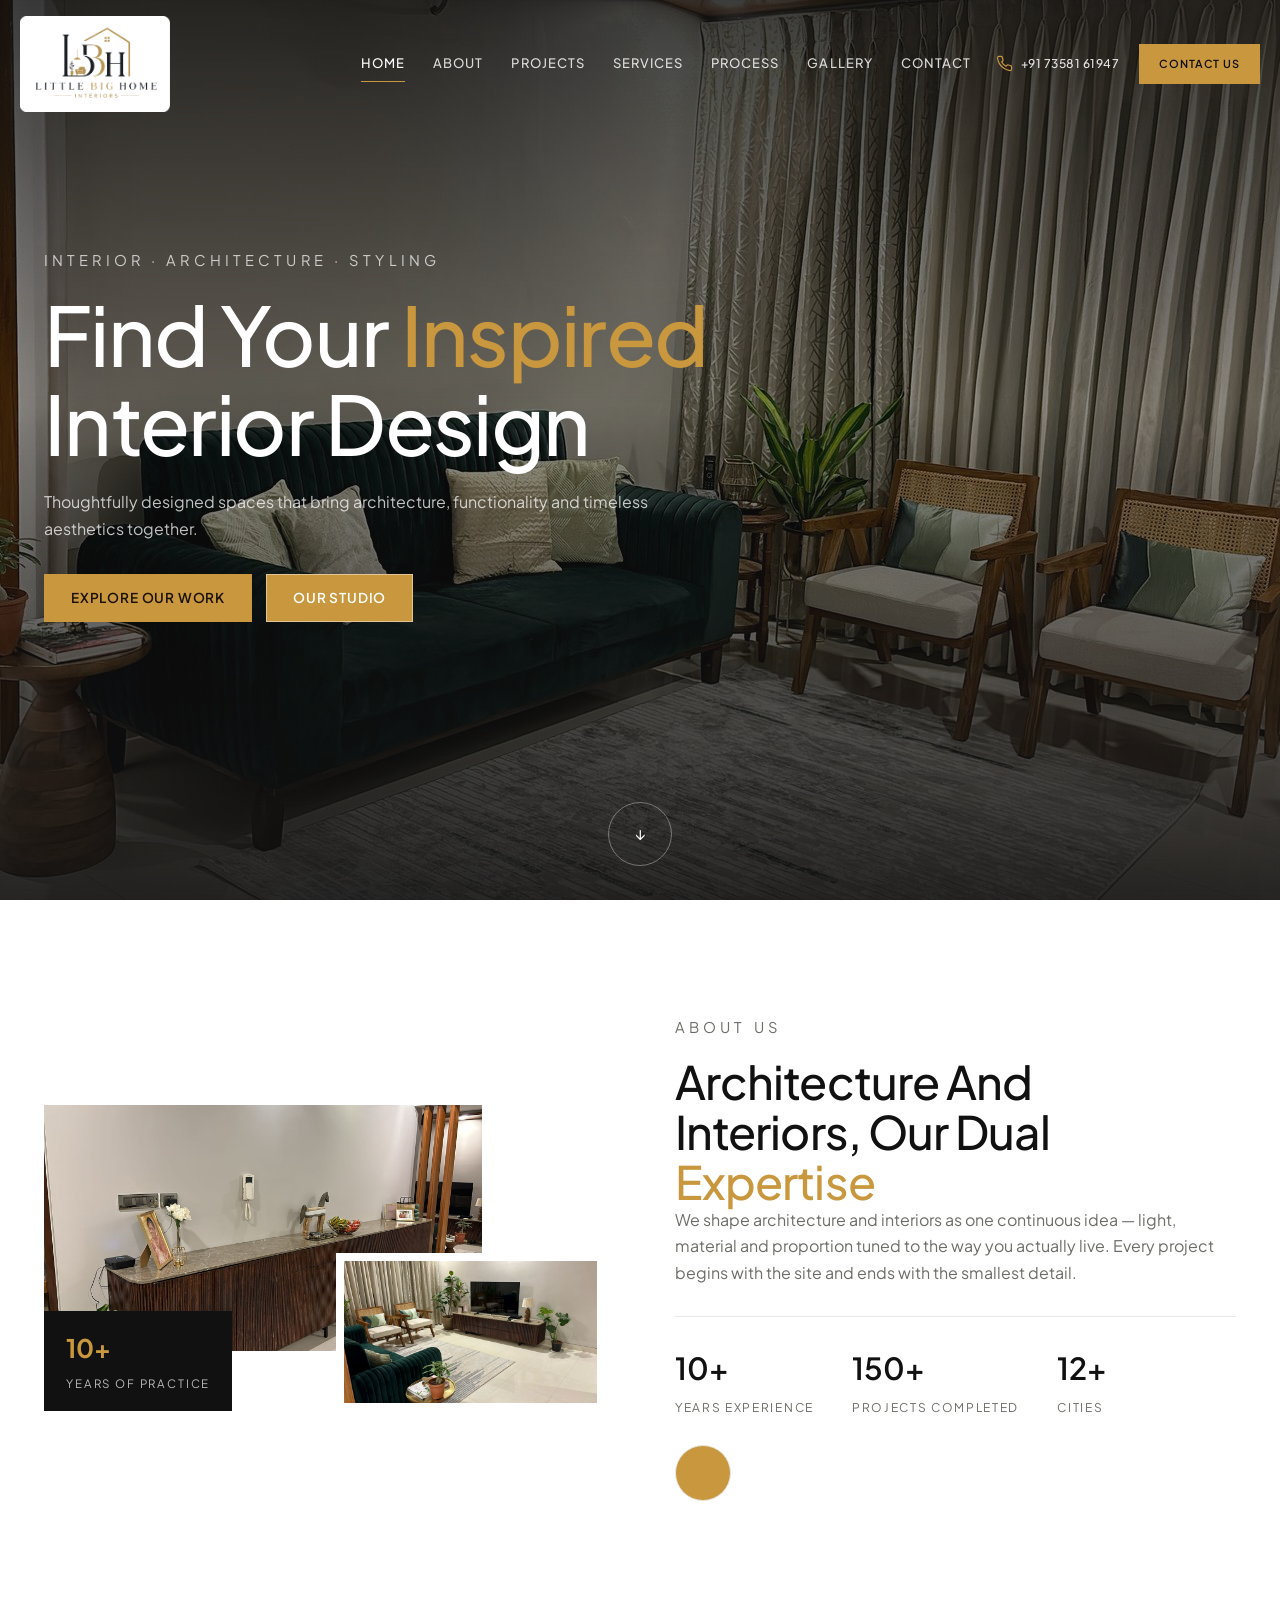
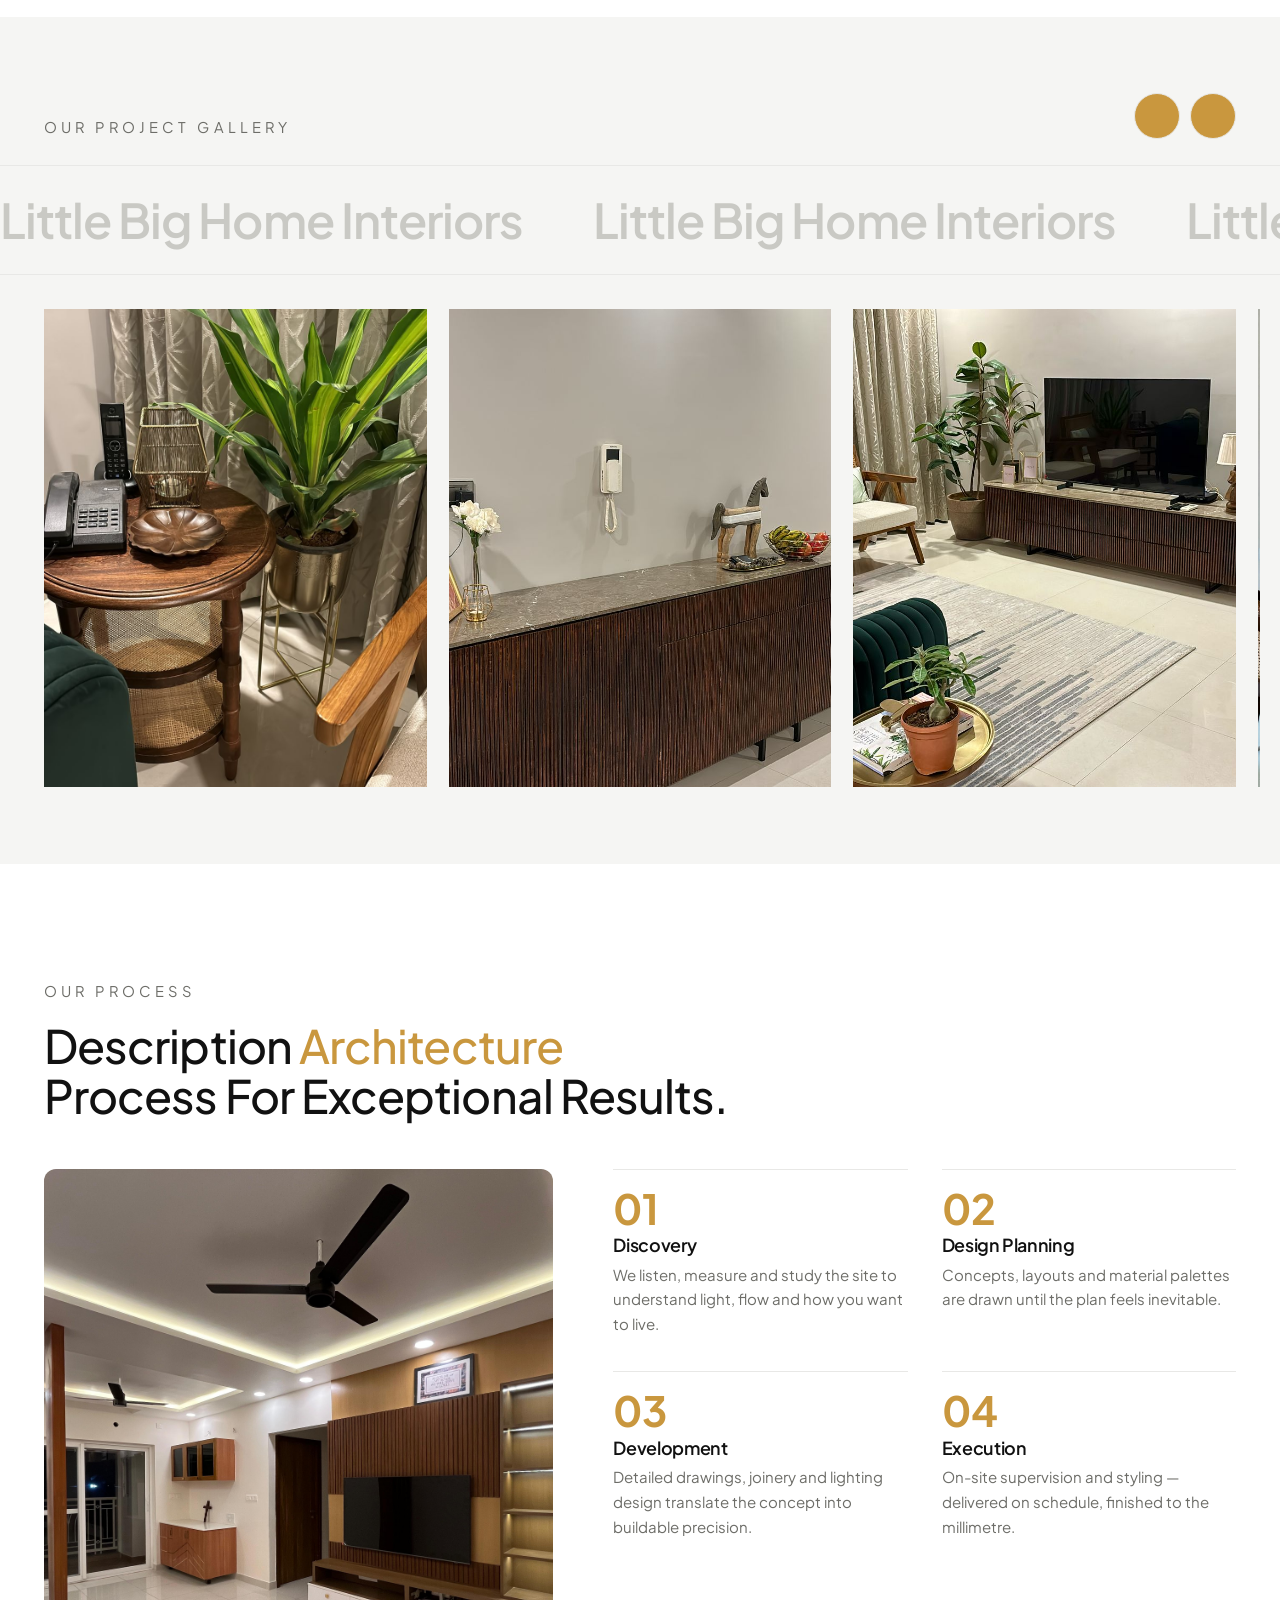
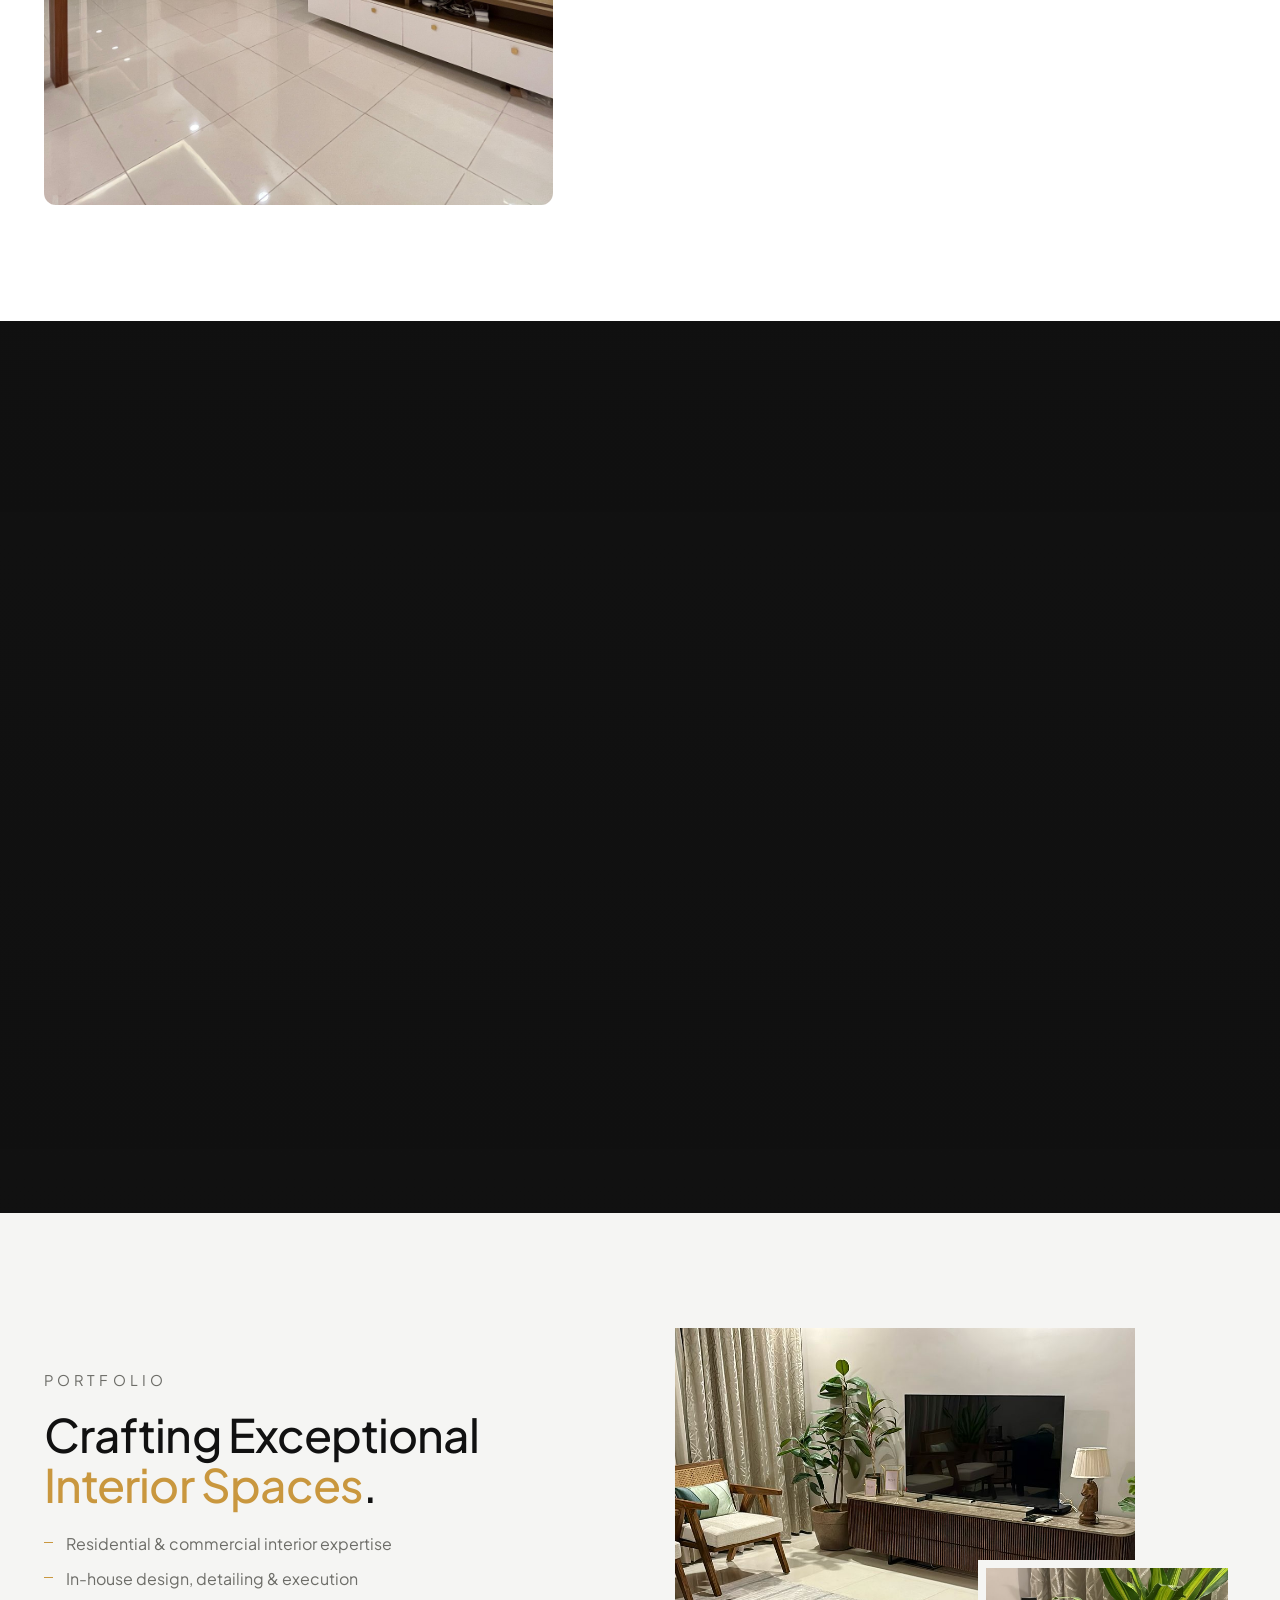
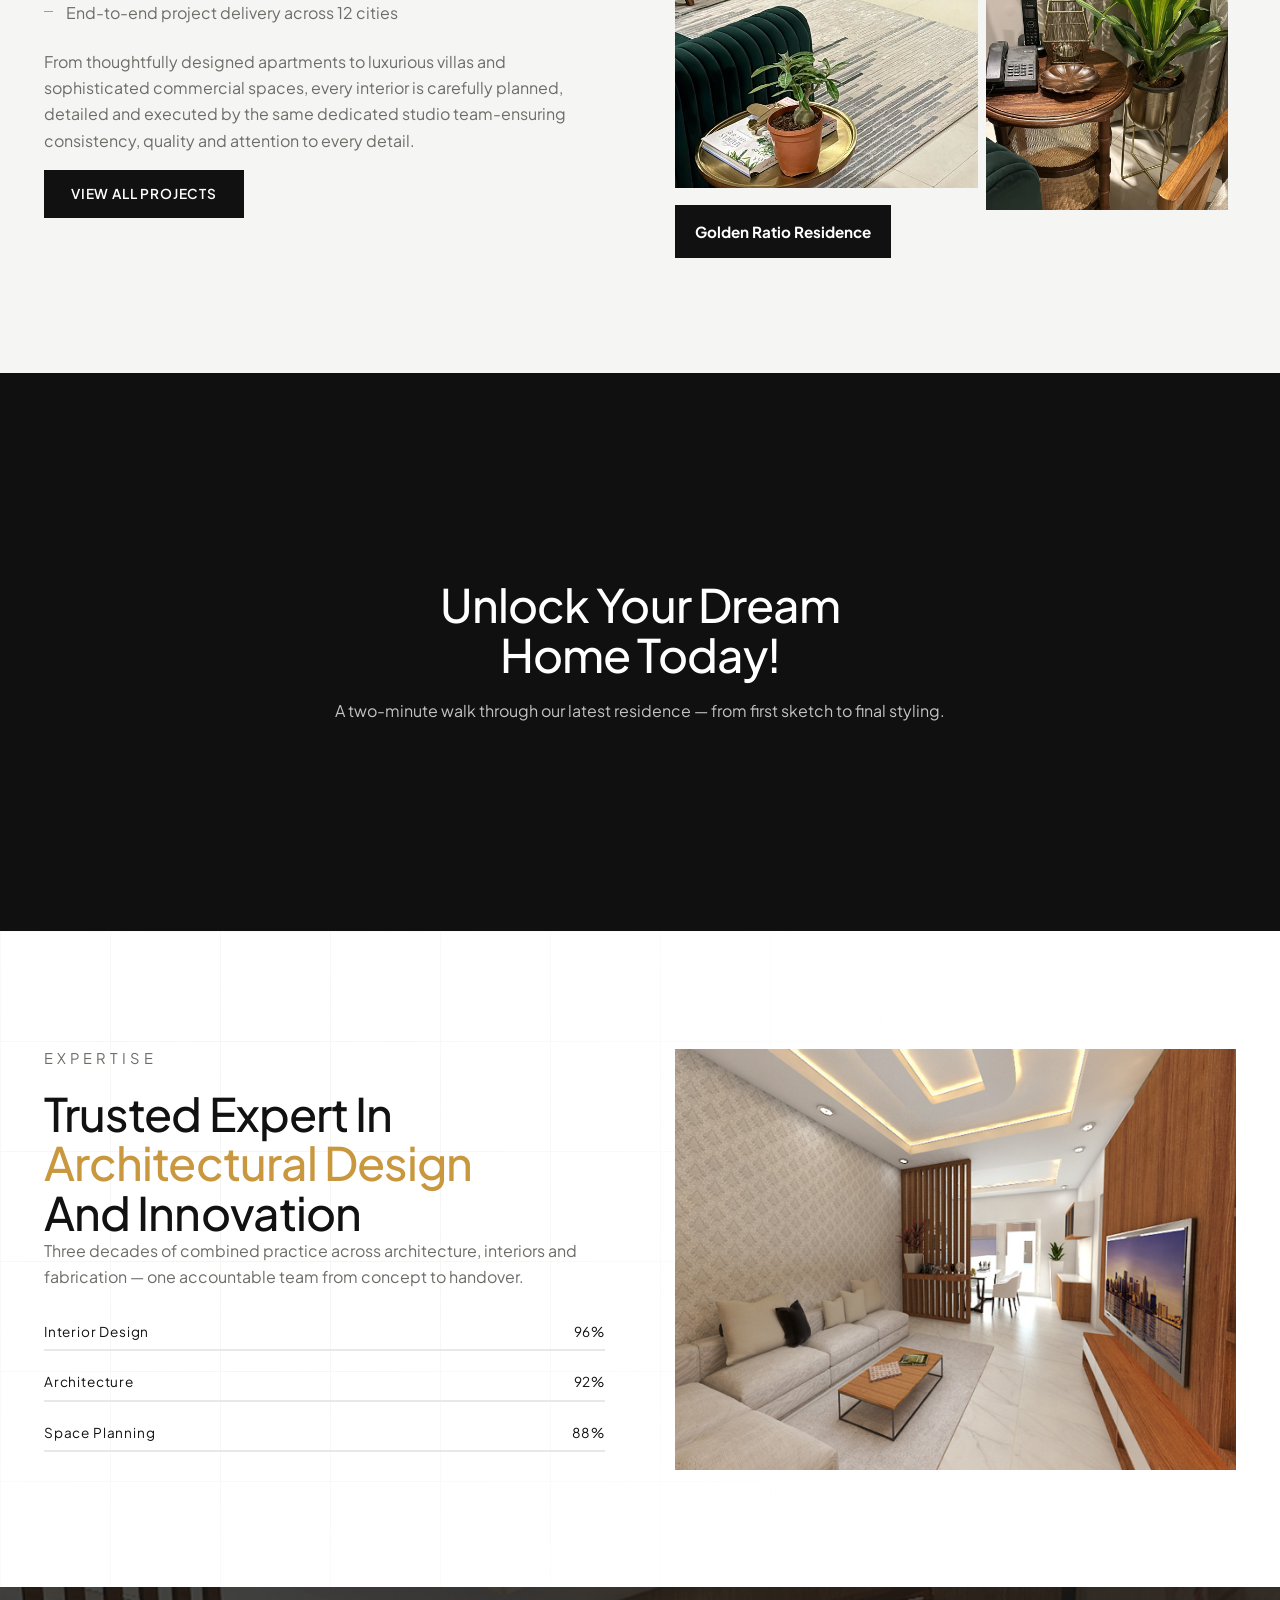
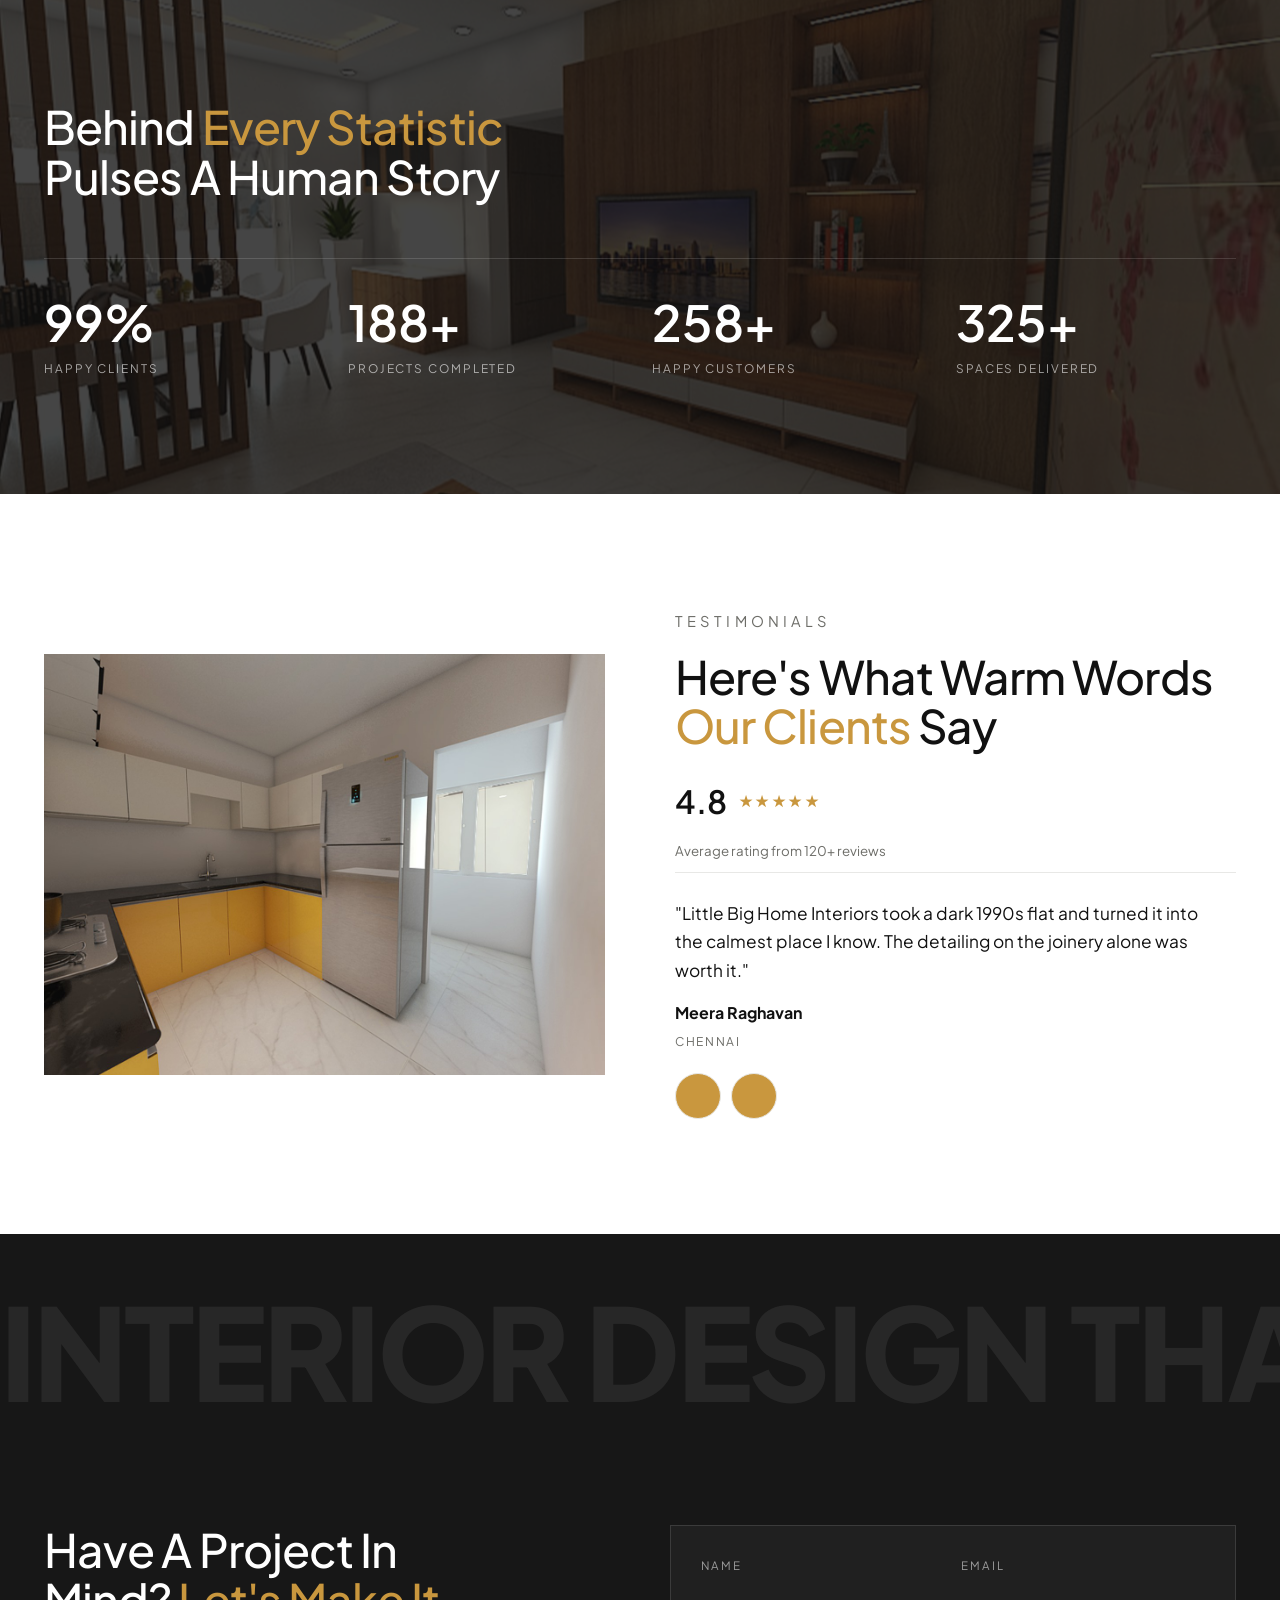
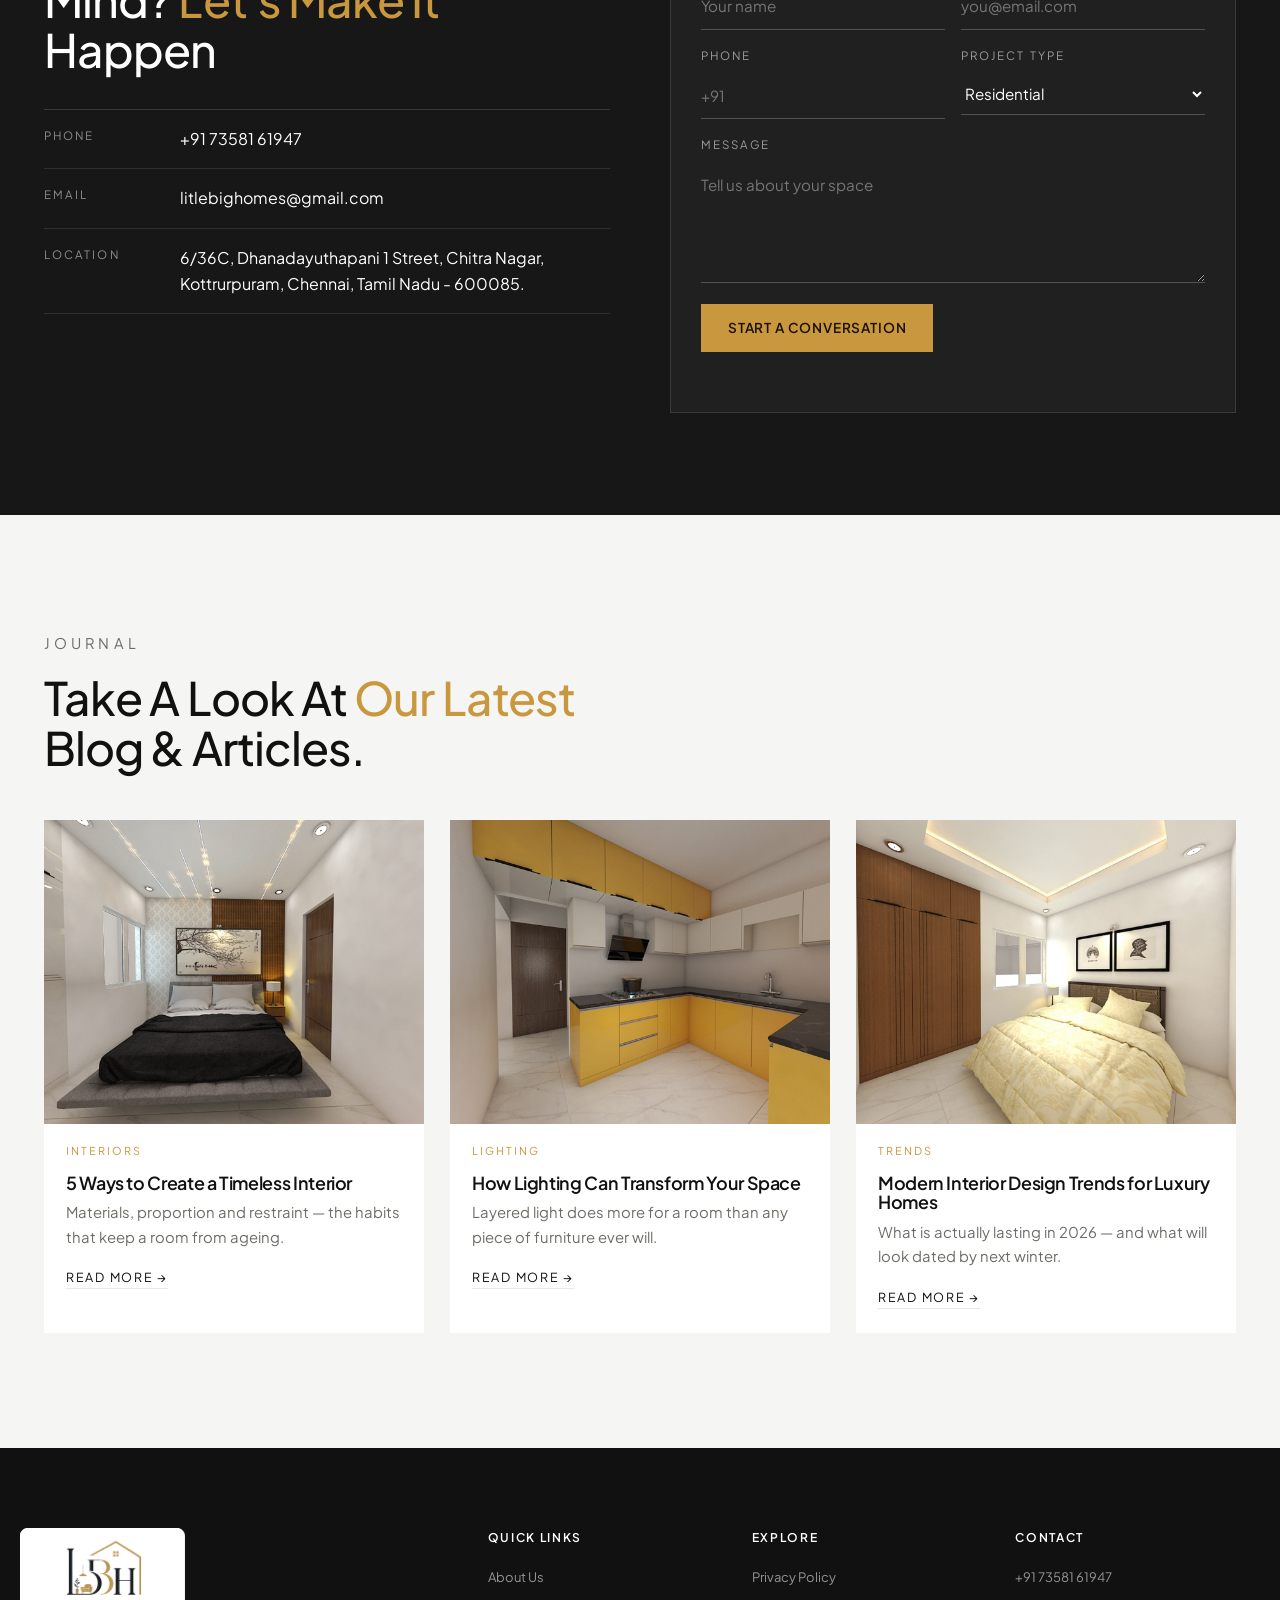
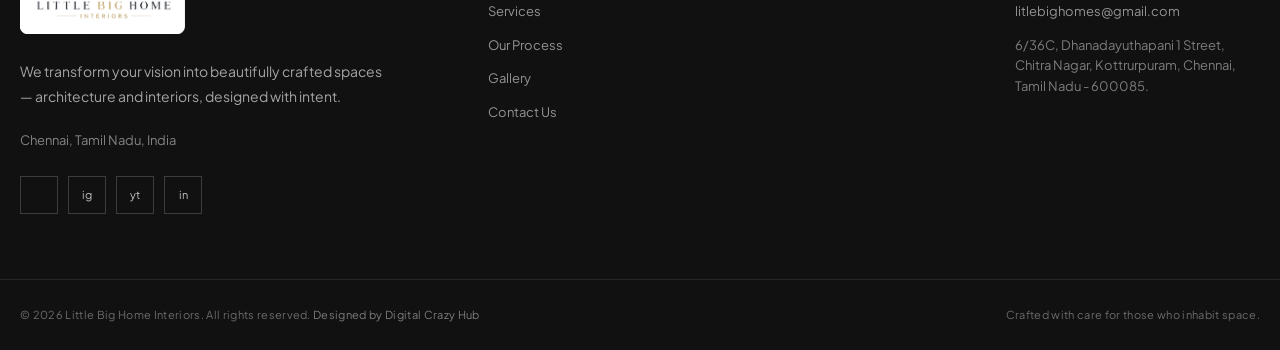
==== commit dd202f27: "upload some file" ====
--- a/index.html
+++ b/index.html
@@ -5,16 +5,10 @@
     <meta charset="utf-8" />
     <meta name="viewport" content="width=device-width, initial-scale=1" />
     <title>Little Big Home Interiors — Interior Design & Architecture Studio</title>
-    <meta name="description"
-        content="Little Big Home Interiors is an architecture and interior design studio crafting timeless residential and commercial spaces across India." />
-    <meta property="og:title" content="Little Big Home Interiors — Interior Design & Architecture Studio" />
-    <meta property="og:description"
-        content="Thoughtfully designed spaces that bring architecture, functionality and timeless aesthetics together." />
-    <meta property="og:type" content="website" />
-    <meta name="twitter:card" content="summary_large_image" />
     <link rel="icon" href="/assets/image/logo.png" type="image/x-icon">
     <link rel="stylesheet" href="/assets/css/main-css.css" />
     <link rel="stylesheet" href="/assets/css/navbar-footer.css" />
+    <link rel="stylesheet" href="https://cdnjs.cloudflare.com/ajax/libs/font-awesome/7.3.0/css/all.min.css" integrity="sha512-ApSLB1Pd3/bZN8fWB/RG9YhN/7bd9Hkf3AGaE2mPfebjrxagjuBtx2GcgdqIlJkUzwylBo61r9Xa9NmgBI0swA==" crossorigin="anonymous" referrerpolicy="no-referrer" />
 </head>
 
 <body>
@@ -46,7 +40,7 @@
             ================================ -->
             <div class="lbh-nav-actions">
                 <!-- PHONE -->
-                <a href="tel:+919999999999" class="lbh-phone" aria-label="Call Little Big Home Interiors">
+                <a href="tel:+917358161947" class="lbh-phone" aria-label="Call Little Big Home Interiors">
                     <span class="lbh-phone-icon" aria-hidden="true">
                         <svg viewBox="0 0 24 24" fill="none" xmlns="http://www.w3.org/2000/svg">
                             <path d="M22 16.92v3a2 2 0 0 1-2.18 2
@@ -64,7 +58,7 @@
                                 stroke-linejoin="round" />
                         </svg>
                     </span>
-                    <span class="lbh-phone-text">+91 99999 99999</span>
+                    <span class="lbh-phone-text">+91 73581 61947</span>
                 </a>
                 <!-- CONTACT CTA -->
                 <a href="#contact" class="lbh-contact-cta">Contact Us</a>
@@ -137,7 +131,7 @@
                 <span class="scroll-dot-ring"></span>
                 <span class="scroll-dot-arrow">&#8595;</span>
             </a>
-            <div class="hero-word" aria-hidden="true">Interior</div>
+            <div class="hero-word" aria-hidden="true"><i data-lucide="move-down"></i> </div>
         </section>
 
         <!-- ============ ABOUT ============ -->
@@ -163,7 +157,8 @@
                         <li><strong>150+</strong><span>Projects Completed</span></li>
                         <li><strong>12+</strong><span>Cities</span></li>
                     </ul>
-                    <a href="#portfolio" class="circle-btn" aria-label="See our portfolio">&#8599;</a>
+                    <a href="#portfolio" class="circle-btn" aria-label="See our portfolio"><i
+                            data-lucide="move-up-right"></i> </a>
                 </div>
             </div>
         </section>
@@ -171,50 +166,59 @@
         <!-- ============ FEATURED PROJECTS ============ -->
         <section class="section-tight projects" id="projects">
             <div class="container projects-head">
-                <p class="label">Featured Projects</p>
+                <p class="label">Our Project Gallery</p>
                 <div class="slider-nav">
-                    <button class="arrow" id="projPrev" aria-label="Previous projects">&#8592;</button>
-                    <button class="arrow" id="projNext" aria-label="Next projects">&#8594;</button>
+                    <button class="arrow" id="projPrev" aria-label="Previous projects"><i
+                            data-lucide="move-left"></i></button>
+                    <button class="arrow" id="projNext" aria-label="Next projects"><i
+                            data-lucide="move-right"></i></button>
                 </div>
             </div>
             <div class="marquee" aria-hidden="true">
                 <div class="marquee-track">
-                    <span>Little Big Home Interiors</span><span>Little Big Home Interiors</span><span>Little Big Home Interiors</span><span>Little Big Home Interiors</span><span>Little Big Home Interiors</span><span>Little Big Home Interiors</span><span>Little Big Home Interiors</span><span>Little Big Home Interiors</span>
+                    <span>Little Big Home Interiors</span><span>Little Big Home Interiors</span><span>Little Big Home
+                        Interiors</span><span>Little Big Home Interiors</span><span>Little Big Home
+                        Interiors</span><span>Little Big Home Interiors</span><span>Little Big Home
+                        Interiors</span><span>Little Big Home Interiors</span>
                 </div>
             </div>
             <div class="proj-viewport" id="projViewport">
                 <div class="proj-track" id="projTrack">
                     <article class="proj-card">
-                        <div class="image-wrap"><img src="/assets/image/image2.jpeg" alt="Urban Zen Apartment interior"
-                                loading="lazy" width="800" height="1000" /></div>
-                        <div class="proj-meta">
+                        <div class="image-wrap"><a href="/page/gallery.html"><img src="/assets/image/image2.jpeg"
+                                    alt="Urban Zen Apartment interior" loading="lazy" width="800" height="1000" /></a>
+                        </div>
+                        <!-- <div class="proj-meta">
                             <h3>Urban Zen Apartment</h3>
                             <p>Residential · Chennai</p>
-                        </div>
+                        </div> -->
                     </article>
                     <article class="proj-card">
-                        <div class="image-wrap"><img src="/assets/image/image1.jpeg"
-                                alt="Art Deco Revival lounge interior" loading="lazy" width="800" height="1000" /></div>
-                        <div class="proj-meta">
+                        <div class="image-wrap"><a href="/page/gallery.html"><img src="/assets/image/image1.jpeg"
+                                    alt="Art Deco Revival lounge interior" loading="lazy" width="800"
+                                    height="1000" /></a></div>
+                        <!-- <div class="proj-meta">
                             <h3>Art Deco Revival</h3>
                             <p>Hospitality · Mumbai</p>
+                        </div> -->
+                    </article>
+                    <article class="proj-card">
+                        <div class="image-wrap"><a href="/page/gallery.html"><img src="/assets/image/image3.jpeg"
+                                    alt="Golden Ratio Residence kitchen" loading="lazy" width="800" height="1000" /></a>
                         </div>
-                    </article>
-                    <article class="proj-card">
-                        <div class="image-wrap"><img src="/assets/image/image3.jpeg"
-                                alt="Golden Ratio Residence kitchen" loading="lazy" width="800" height="1000" /></div>
-                        <div class="proj-meta">
+                        <!-- <div class="proj-meta">
                             <h3>Golden Ratio Residence</h3>
                             <p>Residential · Bengaluru</p>
-                        </div>
+                        </div> -->
                     </article>
                     <article class="proj-card">
-                        <div class="image-wrap"><img src="/assets/image/image4.jpeg"
-                                alt="Nordic Minimalist Loft interior" loading="lazy" width="800" height="1000" /></div>
-                        <div class="proj-meta">
+                        <div class="image-wrap"><a href="/page/gallery.html"><img src="/assets/image/image4.jpeg"
+                                    alt="Nordic Minimalist Loft interior" loading="lazy" width="800"
+                                    height="1000" /></a></div>
+                        <!-- <div class="proj-meta">
                             <h3>Nordic Minimalist Loft</h3>
                             <p>Residential · Pune</p>
-                        </div>
+                        </div> -->
                     </article>
                 </div>
             </div>
@@ -265,27 +269,27 @@
                     <article class="svc-card reveal-up"><span class="num">01</span>
                         <h3>Residential Interiors</h3>
                         <p>Homes designed around light, comfort and the rituals of everyday living.</p><span
-                            class="svc-arrow" aria-hidden="true">&#8599;</span>
+                            class="svc-arrow" aria-hidden="true"><i data-lucide="move-up-right"></i> </span>
                     </article>
                     <article class="svc-card reveal-up"><span class="num">02</span>
                         <h3>Commercial Interiors</h3>
                         <p>Workspaces and retail environments that carry a brand without shouting.</p><span
-                            class="svc-arrow" aria-hidden="true">&#8599;</span>
+                            class="svc-arrow" aria-hidden="true"><i data-lucide="move-up-right"></i></span>
                     </article>
                     <article class="svc-card reveal-up"><span class="num">03</span>
                         <h3>Custom Furniture &amp; Styling</h3>
                         <p>Bespoke joinery, loose furniture and the final layer of objects and texture.</p><span
-                            class="svc-arrow" aria-hidden="true">&#8599;</span>
+                            class="svc-arrow" aria-hidden="true"><i data-lucide="move-up-right"></i></span>
                     </article>
                     <article class="svc-card reveal-up"><span class="num">04</span>
                         <h3>Architectural Design</h3>
                         <p>Ground-up structures and renovations with a rigorous, material-led language.</p><span
-                            class="svc-arrow" aria-hidden="true">&#8599;</span>
+                            class="svc-arrow" aria-hidden="true"><i data-lucide="move-up-right"></i></span>
                     </article>
                     <article class="svc-card reveal-up"><span class="num">05</span>
                         <h3>Space Planning &amp; Consultation</h3>
                         <p>Efficient plans, circulation studies and expert advice before the first wall moves.</p><span
-                            class="svc-arrow" aria-hidden="true">&#8599;</span>
+                            class="svc-arrow" aria-hidden="true"><i data-lucide="move-up-right"></i></span>
                     </article>
                 </div>
             </div>
@@ -296,37 +300,47 @@
             <div class="container portfolio-grid">
                 <div class="portfolio-text reveal-left">
                     <p class="label">Portfolio</p>
-                    <h2>Little Big Home Interiors Has <em>Created</em><br />Exceptional Architectural<br />Designs.</h2>
+                    <h2>Crafting Exceptional <em>Interior Spaces</em>.</h2>
                     <ul class="ticks">
-                        <li>Residential &amp; commercial expertise</li>
-                        <li>In-house detailing and joinery</li>
-                        <li>Delivery across 12 cities</li>
+                        <li>Residential & commercial interior expertise</li>
+                        <li>In-house design, detailing & execution</li>
+                        <li>End-to-end project delivery across 12 cities</li>
                     </ul>
-                    <p class="muted">From compact city apartments to sprawling private residences, each project is
-                        documented, detailed and delivered by the same studio team.</p>
-                    <a href="#contact" class="btn btn-dark">View All Projects</a>
+                    <p class="muted">From thoughtfully designed apartments to luxurious villas and sophisticated
+                        commercial spaces, every interior is carefully planned, detailed and executed by the same
+                        dedicated studio team-ensuring consistency, quality and attention to every detail.</p>
+                    <a href="/page/gallery.html" class="btn btn-dark">View All Projects</a>
                 </div>
                 <div class="portfolio-media">
-                    <div class="image-wrap pf-a reveal-scale"><img src="assets/images/portfolio-3.jpg"
+                    <div class="image-wrap pf-a reveal-scale"><img src="/assets/image/image3.jpeg"
                             alt="Concrete and glass staircase detail" loading="lazy" width="900" height="900" /></div>
-                    <div class="image-wrap pf-b reveal-scale"><img src="assets/images/portfolio-2.jpg"
+                    <div class="image-wrap pf-b reveal-scale"><img src="/assets/image/image2.jpeg"
                             alt="Luxury marble kitchen with brass accents" loading="lazy" width="900" height="900" />
                     </div>
-                    <div class="pf-note reveal-scale"><strong>Golden Ratio Residence</strong><span>Bengaluru,
-                            2025</span></div>
+                    <div class="pf-note reveal-scale"><strong>Golden Ratio Residence</strong>
+                        <!-- <span>Bengaluru,2025</span> -->
+                    </div>
                 </div>
             </div>
         </section>
 
         <!-- ============ FULL WIDTH CTA ============ -->
         <section class="cta-band">
-            <div class="cta-media" data-parallax><img src="assets/images/cta.jpg"
-                    alt="Modern villa living space at golden hour" loading="lazy" width="1920" height="1080" /></div>
+            <div class="cta-media" data-parallax>
+                <video autoplay muted loop playsinline preload="auto">
+                    <source src="/assets/image/cta-banner.mp4" type="video/mp4">
+                </video>
+            </div>
+
             <div class="cta-overlay"></div>
+
             <div class="container cta-content">
-                <button class="play-btn" id="playBtn" aria-label="Play studio film">&#9654;</button>
-                <h2 class="light reveal">Unlock Your Dream<br />Home Today!</h2>
-                <p class="reveal">A two-minute walk through our latest residence — from first sketch to final styling.
+                <h2 class="light reveal">
+                    Unlock Your Dream<br />Home Today!
+                </h2>
+
+                <p class="reveal">
+                    A two-minute walk through our latest residence — from first sketch to final styling.
                 </p>
             </div>
         </section>
@@ -352,32 +366,46 @@
                         </div>
                     </div>
                 </div>
-                <div class="image-wrap reveal-right"><img src="assets/images/expertise.jpg"
+                <div class="image-wrap reveal-right"><img src="/assets/image/image (16).jpeg"
                         alt="Warm neutral living room with round mirrors" loading="lazy" width="1200" height="900" />
                 </div>
             </div>
         </section>
 
         <!-- ============ STORY / STATS ============ -->
-        <section class="story">
-            <div class="story-media" data-parallax><img src="assets/images/story-bg.jpg"
-                    alt="Dark luxury interior at night" loading="lazy" width="1920" height="1080" /></div>
-            <div class="story-overlay"></div>
-            <div class="container story-content">
-                <h2 class="light reveal">Behind <em>Every Statistic</em><br />Pulses A Human Story</h2>
-                <div class="stats" id="stats">
-                    <div class="stat"><strong data-count="2013" data-plain="1">0</strong><span>Established</span></div>
-                    <div class="stat"><strong data-count="190">0</strong><span>Projects Completed</span></div>
-                    <div class="stat"><strong data-count="260">0</strong><span>Happy Customers</span></div>
-                    <div class="stat"><strong data-count="328">0</strong><span>Spaces Delivered</span></div>
-                </div>
-            </div>
-        </section>
+     <!-- ===== STORY ===== -->
+<section class="story">
+    <div class="story-media" data-parallax>
+        <img src="/assets/image/image (17).jpeg" alt="Dark luxury interior at night" loading="lazy" width="1920" height="1080"/>
+    </div>
+    <div class="story-overlay"></div>
+    <div class="container story-content">
+        <h2 class="light reveal">Behind <em>Every Statistic</em><br />Pulses A Human Story</h2>
+        <div class="stats" id="stats">
+            <!-- Happy Clients -->
+            <div class="stat"> <strong data-count="100" data-plain="1" data-suffix="%">0</strong>
+                <span>Happy Clients</span>
+            </div>
+            <!-- Projects Completed -->
+            <div class="stat"> <strong data-count="190" data-suffix="+">0</strong>
+                <span>Projects Completed</span>
+            </div>
+            <!-- Happy Customers -->
+            <div class="stat"> <strong data-count="260" data-suffix="+">0</strong>
+                <span>Happy Customers</span>
+            </div>
+            <!-- Spaces Delivered -->
+            <div class="stat"> <strong data-count="328" data-suffix="+">0</strong>
+                <span>Spaces Delivered</span>
+            </div>
+        </div>
+    </div>
+</section>
 
         <!-- ============ TESTIMONIALS ============ -->
         <section class="section testimonials">
             <div class="container test-grid">
-                <div class="image-wrap reveal-left test-img"><img src="assets/images/blog-3.jpg"
+                <div class="image-wrap reveal-left test-img"><img src="/assets/image/image (18).jpeg"
                         alt="Spacious marble living room" loading="lazy" width="1000" height="800" /></div>
                 <div class="reveal-right">
                     <p class="label">Testimonials</p>
@@ -388,26 +416,29 @@
                     <div class="test-slider" id="testSlider">
                         <div class="test-track" id="testTrack">
                             <blockquote class="test-slide">
-                                <p>"Little Big Home Interiors took a dark 1990s flat and turned it into the calmest place I know. The
+                                <p>"Little Big Home Interiors took a dark 1990s flat and turned it into the calmest
+                                    place I know. The
                                     detailing on the joinery alone was worth it."</p>
-                                <footer><strong>Meera Raghavan</strong><span>Urban Zen Apartment, Chennai</span>
+                                <footer><strong>Meera Raghavan</strong><span>Chennai</span>
                                 </footer>
                             </blockquote>
                             <blockquote class="test-slide">
                                 <p>"They handled architecture and interiors together, so nothing fell between the
                                     cracks. Delivered ahead of schedule."</p>
-                                <footer><strong>Aditya Nair</strong><span>Golden Ratio Residence, Bengaluru</span>
+                                <footer><strong>Aditya Nair</strong><span> Bengaluru</span>
                                 </footer>
                             </blockquote>
                             <blockquote class="test-slide">
                                 <p>"Our restaurant finally looks like the brand we describe on paper. Guests notice the
                                     light before anything else."</p>
-                                <footer><strong>Sana Kapoor</strong><span>Art Deco Revival, Mumbai</span></footer>
+                                <footer><strong>Sana Kapoor</strong><span>Chennai</span></footer>
                             </blockquote>
                         </div>
                         <div class="test-controls">
-                            <button class="arrow" id="testPrev" aria-label="Previous testimonial">&#8592;</button>
-                            <button class="arrow" id="testNext" aria-label="Next testimonial">&#8594;</button>
+                            <button class="arrow" id="testPrev" aria-label="Previous testimonial"><i
+                            data-lucide="move-left"></i></button>
+                            <button class="arrow" id="testNext" aria-label="Next testimonial"><i
+                            data-lucide="move-right"></i></button>
                         </div>
                     </div>
                 </div>
@@ -424,10 +455,10 @@
                 <div class="reveal-left">
                     <h2 class="light">Have A Project In<br />Mind? <em>Let's Make It</em><br />Happen</h2>
                     <ul class="contact-info">
-                        <li><span>Phone</span><a href="tel:+914412345678">+91 44 1234 5678</a></li>
-                        <li><span>Email</span><a href="mailto:studio@Little Big Home Interiors.design">studio@Little Big Home Interiors.design</a></li>
+                        <li><span>Phone</span><a href="tel:+917358161947">+91 73581 61947</a></li>
+                        <li><span>Email</span><a href="mailto:litlebighomes@gmail.com">litlebighomes@gmail.com</a></li>
                         <li><span>Location</span>
-                            <address>18 Greenways Road, Chennai, India</address>
+                            <address>6/36C, Dhanadayuthapani 1 Street, Chitra Nagar, Kottrurpuram, Chennai, Tamil Nadu - 600085.</address>
                         </li>
                     </ul>
                 </div>
@@ -462,7 +493,7 @@
                 <h2 class="reveal">Take A Look At <em>Our Latest</em><br />Blog &amp; Articles.</h2>
                 <div class="blog-grid">
                     <article class="blog-card reveal-up">
-                        <div class="image-wrap"><img src="assets/images/blog-1.jpg"
+                        <div class="image-wrap"><img src="/assets/image/image (19).jpeg"
                                 alt="Neutral armchair corner interior" loading="lazy" width="1000" height="800" /></div>
                         <span class="tag">Interiors</span>
                         <h3>5 Ways to Create a Timeless Interior</h3>
@@ -470,7 +501,7 @@
                             href="#blog" class="read">Read More &#8594;</a>
                     </article>
                     <article class="blog-card reveal-up">
-                        <div class="image-wrap"><img src="assets/images/blog-2.jpg"
+                        <div class="image-wrap"><img src="/assets/image/image (20).jpeg"
                                 alt="Pendant lamp glowing over a dining nook" loading="lazy" width="1000"
                                 height="800" /></div><span class="tag">Lighting</span>
                         <h3>How Lighting Can Transform Your Space</h3>
@@ -478,7 +509,7 @@
                             class="read">Read More &#8594;</a>
                     </article>
                     <article class="blog-card reveal-up">
-                        <div class="image-wrap"><img src="assets/images/blog-3.jpg"
+                        <div class="image-wrap"><img src="/assets/image/image (21).jpeg"
                                 alt="Luxury modern living room with marble wall" loading="lazy" width="1000"
                                 height="800" /></div><span class="tag">Trends</span>
                         <h3>Modern Interior Design Trends for Luxury Homes</h3>
@@ -489,18 +520,6 @@
             </div>
         </section>
 
-        <!-- ============ NEWSLETTER ============ -->
-        <section class="newsletter">
-            <div class="container news-inner reveal">
-                <h2>Join Our Newsletter<br /><em>Stay Up To Date</em></h2>
-                <form id="newsForm" class="news-form" novalidate>
-                    <label class="sr-only" for="newsEmail">Email address</label>
-                    <input id="newsEmail" type="email" placeholder="Enter your email address" required />
-                    <button class="btn btn-dark" type="submit">Subscribe</button>
-                </form>
-                <p class="form-msg" id="newsMsg" role="status"></p>
-            </div>
-        </section>
     </main>
 
     <!-- =====================================================
@@ -513,7 +532,8 @@
                  BRAND
             ================================ -->
             <div class="lbh-footer-brand">
-                <a href="index.html#home" class="lbh-footer-logo"><img src="/assets/image/logo.png" alt="Little Big Home Interiors"></a>
+                <a href="index.html#home" class="lbh-footer-logo"><img src="/assets/image/logo.png"
+                        alt="Little Big Home Interiors"></a>
                 <p class="lbh-footer-desc">
                     We transform your vision into beautifully
                     crafted spaces — architecture and interiors,
@@ -522,7 +542,7 @@
                 <p class="lbh-footer-address">Chennai, Tamil Nadu, India</p>
                 <!-- SOCIAL -->
                 <div class="lbh-socials">
-                    <a href="#" aria-label="Facebook">f</a>
+                    <a href="#" aria-label="Facebook"><i class="fa-brands fa-facebook-f"></i></a>
                     <a href="#" aria-label="Instagram">ig</a>
                     <a href="#" aria-label="YouTube">yt</a>
                     <a href="#" aria-label="LinkedIn">in</a>
@@ -532,7 +552,7 @@
                  STUDIO
             ================================ -->
             <div class="lbh-footer-col">
-                <h4>Studio</h4>
+                <h4>Quick Links</h4>
                 <ul>
                     <li><a href="index.html#about">About Us</a></li>
                     <li><a href="index.html#services">Services</a></li>
@@ -547,11 +567,7 @@
             <div class="lbh-footer-col">
                 <h4>Explore</h4>
                 <ul>
-                    <li><a href="index.html#projects">Our Projects</a></li>
-                    <li><a href="index.html#services">Interior Design</a></li>
-                    <li><a href="index.html#about">About Studio</a></li>
-                    <li><a href="index.html#contact">Start A Project</a></li>
-                    <li><a href="#">Privacy Policy</a></li>
+                    <li><a href="/page/privacy-policy.html">Privacy Policy</a></li>
                 </ul>
             </div>
             <!-- ===============================
@@ -560,9 +576,9 @@
             <div class="lbh-footer-col">
                 <h4>Contact</h4>
                 <ul>
-                    <li><a href="tel:+919999999999">+91 99999 99999</a></li>
-                    <li><a href="mailto:hello@littlebighomeinteriors.com">hello@littlebighomeinteriors.com</a></li>
-                    <li>Chennai, India</li>
+                    <li><a href="tel:+917358161947  ">+91 73581 61947</a></li>
+                    <li><a href="mailto:litlebighomes@gmail.com">litlebighomes@gmail.com</a></li>
+                    <li>6/36C, Dhanadayuthapani 1 Street, Chitra Nagar, Kottrurpuram, Chennai, Tamil Nadu - 600085.</li>
                 </ul>
             </div>
         </div>
@@ -571,12 +587,15 @@
         ================================ -->
         <div class="lbh-footer-bottom-wrap">
             <div class="lbh-footer-bottom">
-                <span>© 2026 Little Big Home Interiors. All rights reserved.</span>
+                <span>© 2026 Little Big Home Interiors. All rights reserved. <a href="https://www.digitalcrazyhub.com/" target="_blank" rel="noopener noreferrer" style="color: rgba(255, 255, 255, .45); text-decoration: none;"> Designed by Digital Crazy Hub</a></span>
                 <span>Crafted with care for those who inhabit space.</span>
             </div>
         </div>
     </footer>
-
+    <script src="https://cdn.jsdelivr.net/npm/lucide@latest/dist/umd/lucide.min.js"></script>
+    <script>
+        lucide.createIcons();
+    </script>
     <script src="/assets/js/main-js.js"></script>
     <script src="/assets/js/navbar-footer.js" defer></script>
 </body>
--- a/assets/css/main-css.css
+++ b/assets/css/main-css.css
@@ -115,7 +115,7 @@
 }
 
 .label {
-    font-size: .72rem;
+    font-size: .92rem;
     letter-spacing: .28em;
     text-transform: uppercase;
     color: var(--muted);
@@ -611,7 +611,7 @@
 .steps .num {
     font-size: 2.6rem;
     font-weight: 700;
-    color: rgba(17, 17, 17, .08);
+    color: var(--gold);
     display: block;
     line-height: 1
 }
@@ -675,17 +675,20 @@
 .svc-card:hover {
     transform: translateY(-10px);
     background: rgba(201, 151, 62, .14);
-    border-color: rgba(201, 151, 62, .5)
+    border-color: rgba(201, 151, 62, .5);
 }
 
 .svc-card .num {
-    font-size: .78rem;
-    letter-spacing: .2em;
-    color: var(--gold)
+    font-size: 2.6rem;
+    font-weight: 700;
+    color: var(--white);
+    display: block;
+    line-height: 1;
 }
 
 .svc-card h3 {
-    margin: 14px 0 10px
+    margin: 14px 0 10px;
+    color: var(--gold);
 }
 
 .svc-card p {
@@ -791,6 +794,7 @@
 }
 
 /* ===== CTA BAND ===== */
+
 .cta-band {
     position: relative;
     overflow: hidden;
@@ -807,10 +811,12 @@
     inset: -8% 0
 }
 
-.cta-media img {
+.cta-media img,
+.cta-media video {
     width: 100%;
     height: 100%;
-    object-fit: cover
+    object-fit: cover;
+    display: block;
 }
 
 .cta-overlay {
@@ -849,6 +855,92 @@
     transform: scale(1.06)
 }
 
+
+/* ===== TABLET ===== */
+
+@media (max-width: 1024px) {
+
+    .cta-band {
+        min-height: 55vh;
+    }
+
+    .cta-media {
+        inset: -5% 0;
+    }
+
+    .cta-content {
+        padding: 0 30px;
+    }
+
+}
+
+
+/* ===== MOBILE ===== */
+
+@media (max-width: 768px) {
+
+    .cta-band {
+        min-height: 55vh;
+        padding: 70px 0;
+    }
+
+    .cta-media {
+        inset: -3% 0;
+    }
+
+    .cta-media img,
+    .cta-media video {
+        width: 100%;
+        height: 100%;
+        object-fit: cover;
+    }
+
+    .cta-content {
+        width: 100%;
+        padding: 0 20px;
+    }
+
+    .cta-content p {
+        max-width: 100%;
+        margin-top: 15px;
+    }
+
+    .play-btn {
+        width: 64px;
+        height: 64px;
+        margin-bottom: 22px;
+    }
+
+}
+
+
+/* ===== SMALL MOBILE ===== */
+
+@media (max-width: 480px) {
+
+    .cta-band {
+        min-height: 50vh;
+        padding: 60px 0;
+    }
+
+    .cta-content {
+        padding: 0 18px;
+    }
+
+    .cta-content p {
+        max-width: 34ch;
+        margin-left: auto;
+        margin-right: auto;
+    }
+
+    .play-btn {
+        width: 58px;
+        height: 58px;
+        margin-bottom: 18px;
+    }
+
+}
+
 /* ===== EXPERTISE ===== */
 .expertise {
     background: var(--white);
@@ -904,34 +996,40 @@
 }
 
 /* ===== STORY ===== */
+/* ===== STORY ===== */
+
 .story {
     position: relative;
     overflow: hidden;
     padding: clamp(80px, 9vw, 140px) 0;
-    background: var(--ink)
+    background: var(--ink);
 }
 
 .story-media {
     position: absolute;
-    inset: -8% 0
+    inset: -8% 0;
 }
 
 .story-media img {
     width: 100%;
     height: 100%;
-    object-fit: cover
+    object-fit: cover;
+    display: block;
 }
 
 .story-overlay {
     position: absolute;
     inset: 0;
-    background: rgba(17, 17, 17, .78)
+    background: rgba(17, 17, 17, .78);
 }
 
 .story-content {
     position: relative;
-    z-index: 2
-}
+    z-index: 2;
+}
+
+
+/* ===== STATISTICS ===== */
 
 .stats {
     display: grid;
@@ -939,21 +1037,114 @@
     gap: 24px;
     margin-top: 56px;
     border-top: 1px solid rgba(255, 255, 255, .14);
-    padding-top: 36px
+    padding-top: 36px;
+}
+
+.stat {
+    min-width: 0;
 }
 
 .stat strong {
     display: block;
     font-size: clamp(2rem, 4vw, 3.1rem);
     font-weight: 600;
-    color: #fff
+    color: #fff;
+    line-height: 1.1;
+    white-space: nowrap;
 }
 
 .stat span {
+    display: block;
+    margin-top: 10px;
     font-size: .74rem;
     letter-spacing: .16em;
     text-transform: uppercase;
-    color: rgba(255, 255, 255, .6)
+    color: rgba(255, 255, 255, .6);
+}
+
+
+/* ===== TABLET ===== */
+
+@media (max-width: 1024px) {
+
+    .story {
+        padding: 90px 0;
+    }
+
+    .stats {
+        gap: 20px;
+        margin-top: 48px;
+        padding-top: 30px;
+    }
+
+}
+
+
+/* ===== MOBILE ===== */
+
+@media (max-width: 768px) {
+
+    .story {
+        padding: 75px 0;
+    }
+
+    .story-media {
+        inset: -5% 0;
+    }
+
+    .story-content {
+        padding-left: 20px;
+        padding-right: 20px;
+    }
+
+    .stats {
+        grid-template-columns: repeat(2, 1fr);
+        gap: 32px 20px;
+        margin-top: 42px;
+        padding-top: 28px;
+    }
+
+    .stat strong {
+        font-size: clamp(2rem, 9vw, 2.7rem);
+    }
+
+    .stat span {
+        font-size: .68rem;
+        letter-spacing: .12em;
+        line-height: 1.5;
+    }
+
+}
+
+
+/* ===== SMALL MOBILE ===== */
+
+@media (max-width: 480px) {
+
+    .story {
+        padding: 65px 0;
+    }
+
+    .story-content {
+        padding-left: 18px;
+        padding-right: 18px;
+    }
+
+    .stats {
+        gap: 28px 15px;
+        margin-top: 36px;
+        padding-top: 25px;
+    }
+
+    .stat strong {
+        font-size: 2rem;
+    }
+
+    .stat span {
+        font-size: .62rem;
+        letter-spacing: .1em;
+    }
+
 }
 
 /* ===== TESTIMONIALS ===== */
@@ -1219,40 +1410,6 @@
     color: var(--gold)
 }
 
-/* ===== NEWSLETTER ===== */
-.newsletter {
-    background: var(--white);
-    padding: clamp(60px, 7vw, 100px) 0;
-    text-align: center;
-    border-top: 1px solid var(--line)
-}
-
-.news-form {
-    display: flex;
-    gap: 12px;
-    justify-content: center;
-    flex-wrap: wrap;
-    margin-top: 26px
-}
-
-.news-form input {
-    min-width: min(360px, 90vw);
-    min-height: 48px;
-    padding: 0 16px;
-    border: 1px solid var(--line);
-    background: var(--bone);
-    font: inherit
-}
-
-.news-form input:focus {
-    outline: none;
-    border-color: var(--gold)
-}
-
-.newsletter .form-msg {
-    color: var(--gold)
-}
-
 /* ===== RESPONSIVE ===== */
 @media (max-width:1199px) {
 
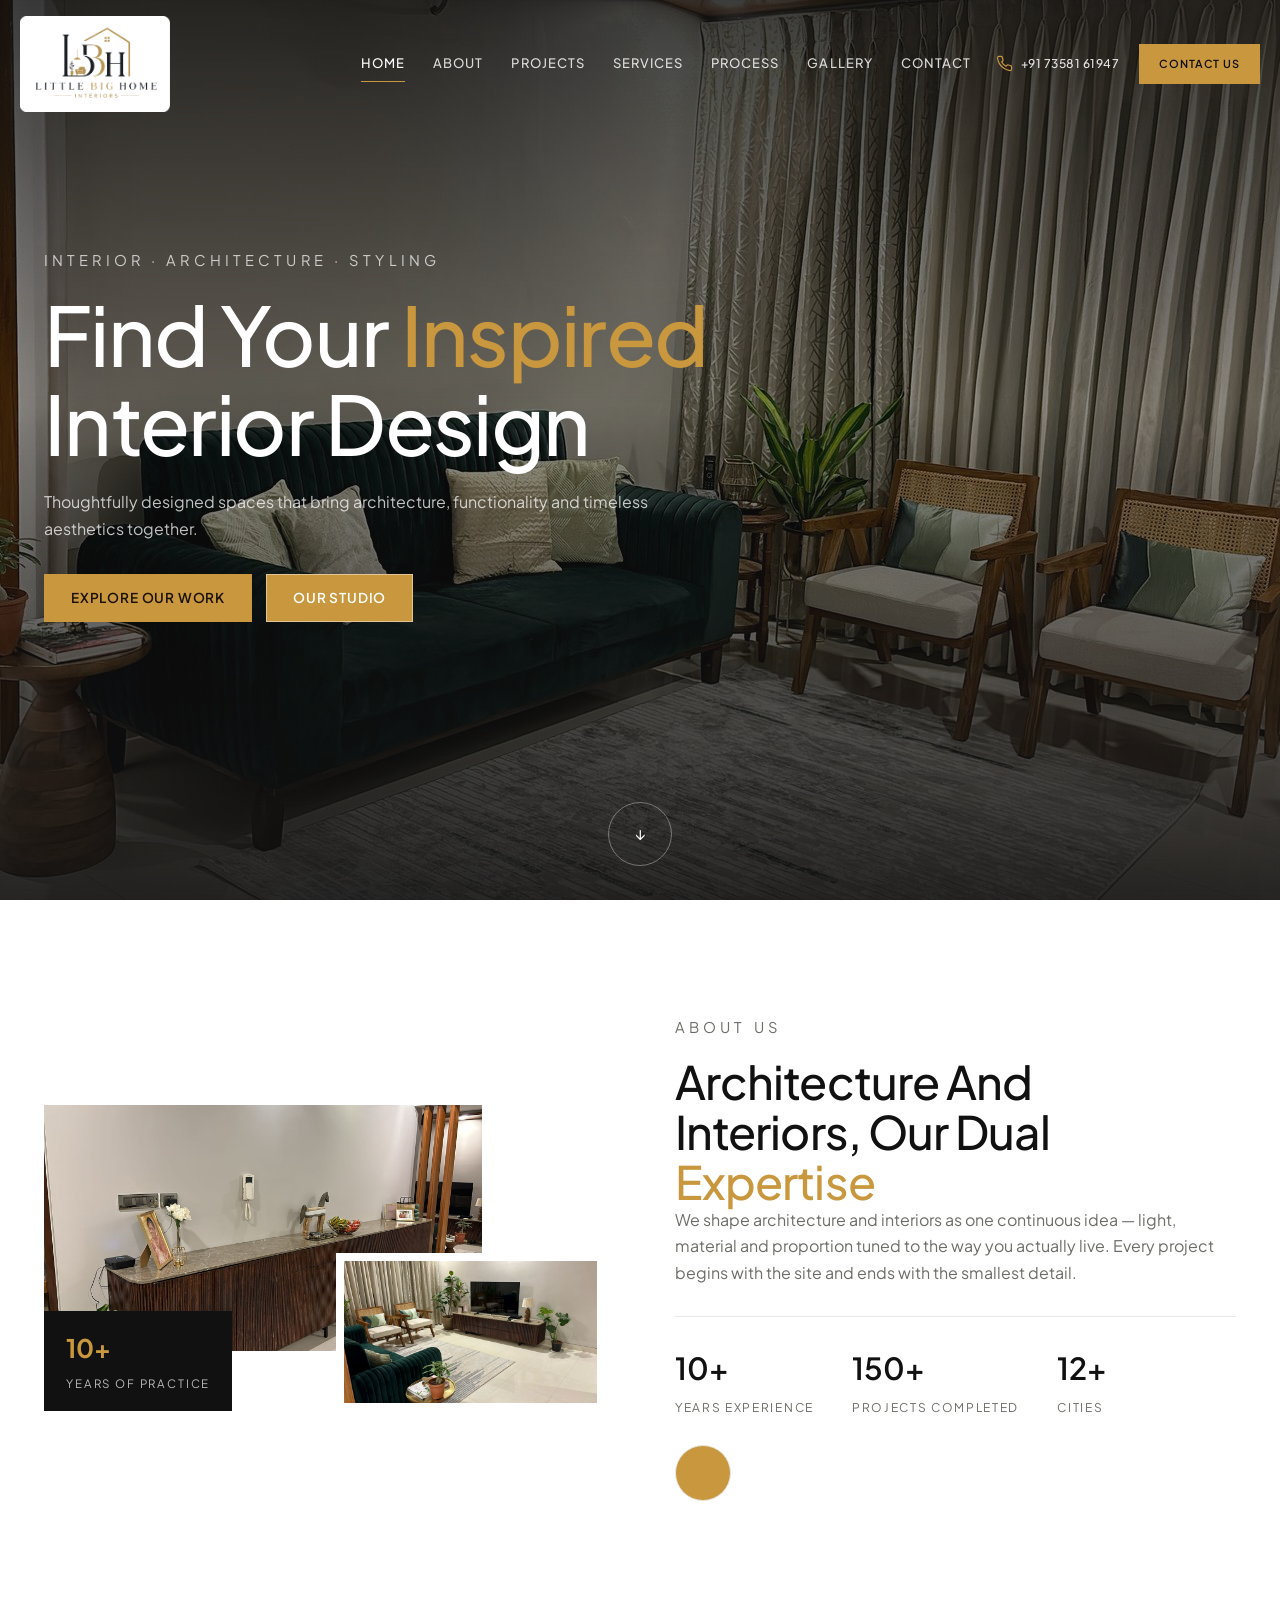
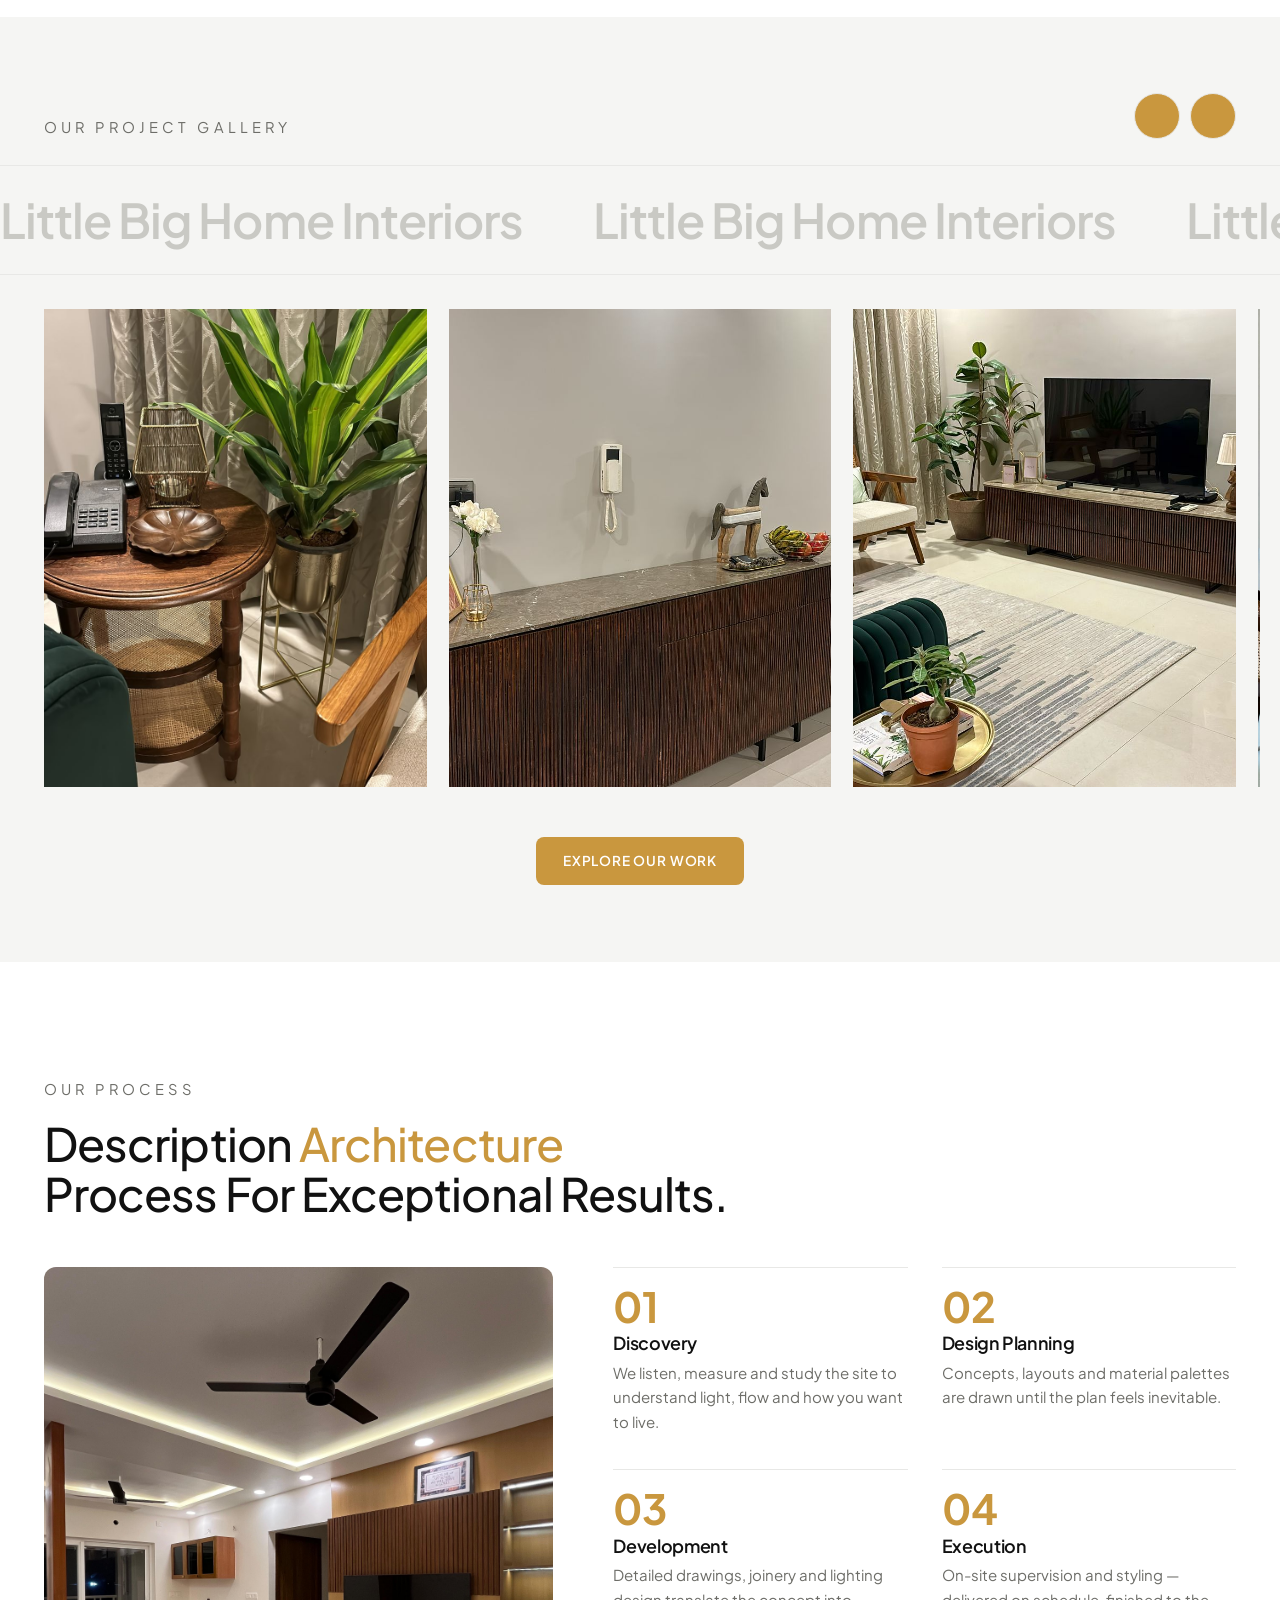
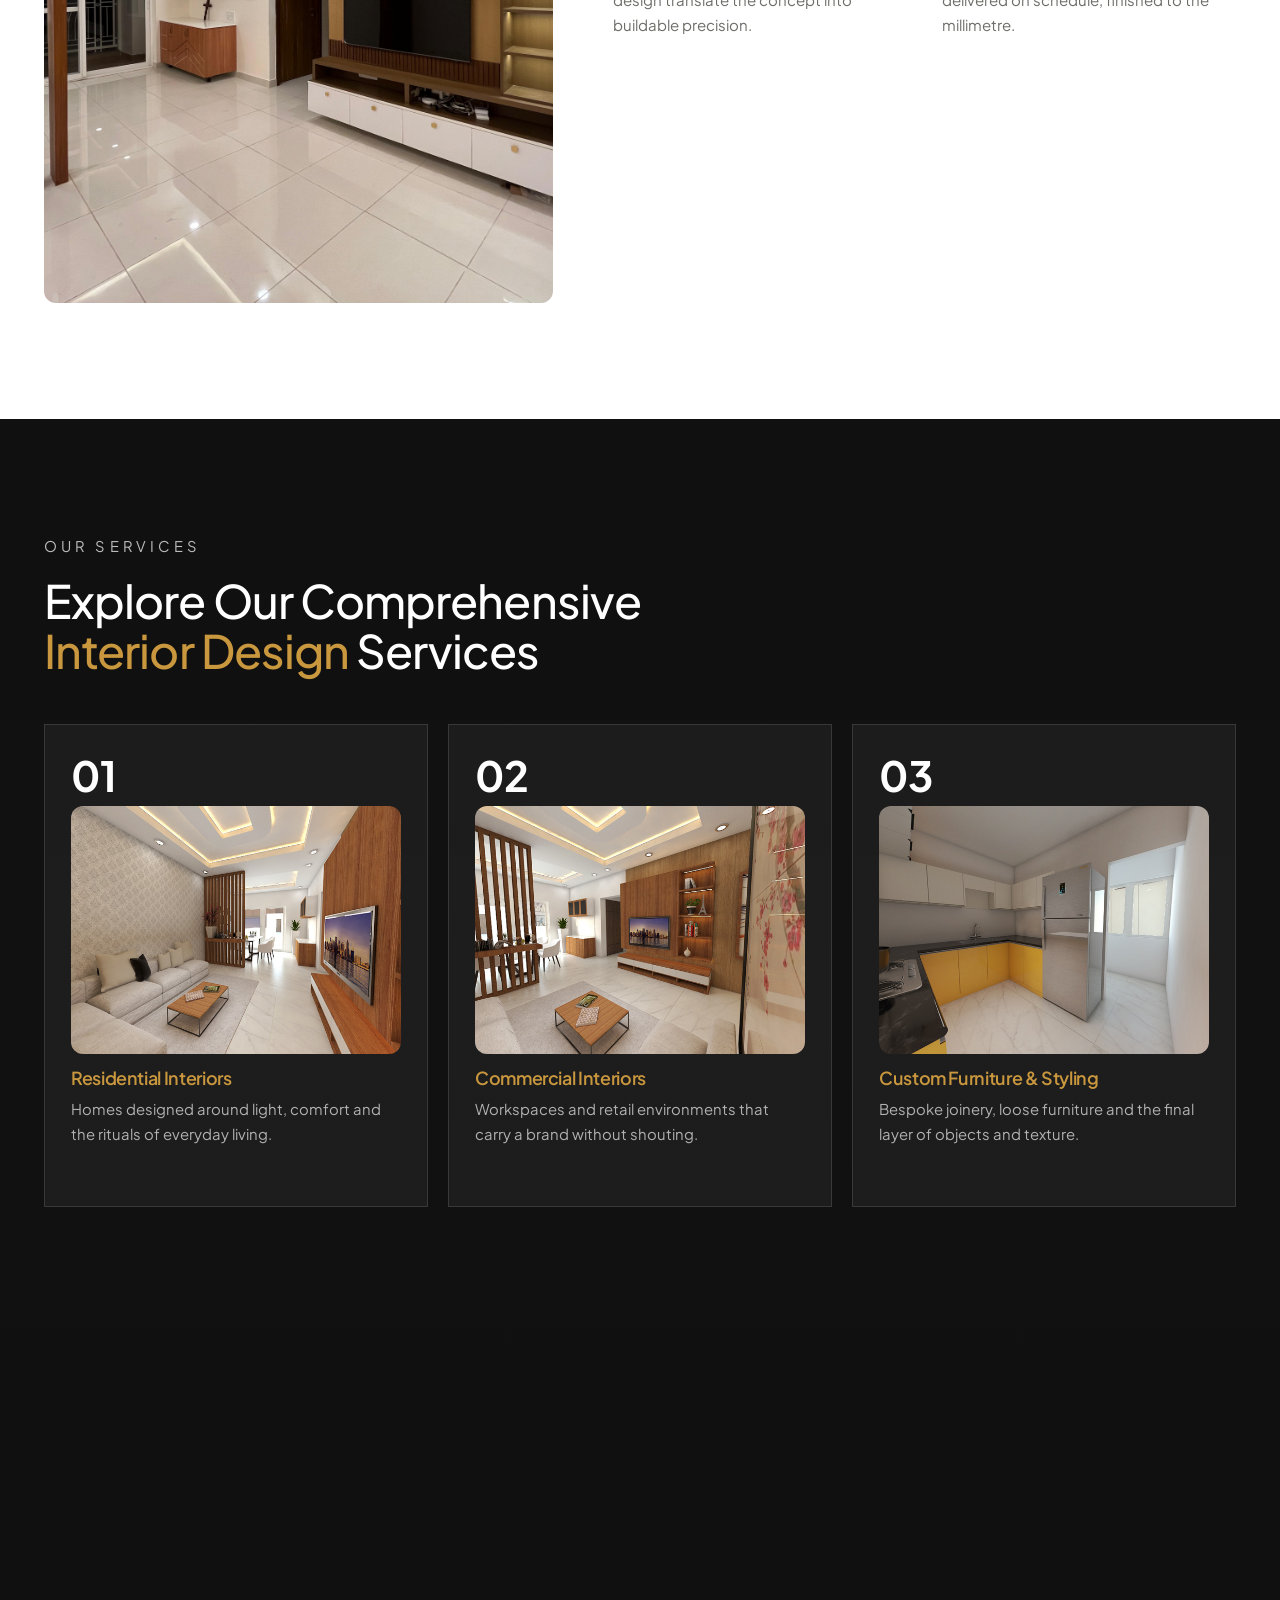
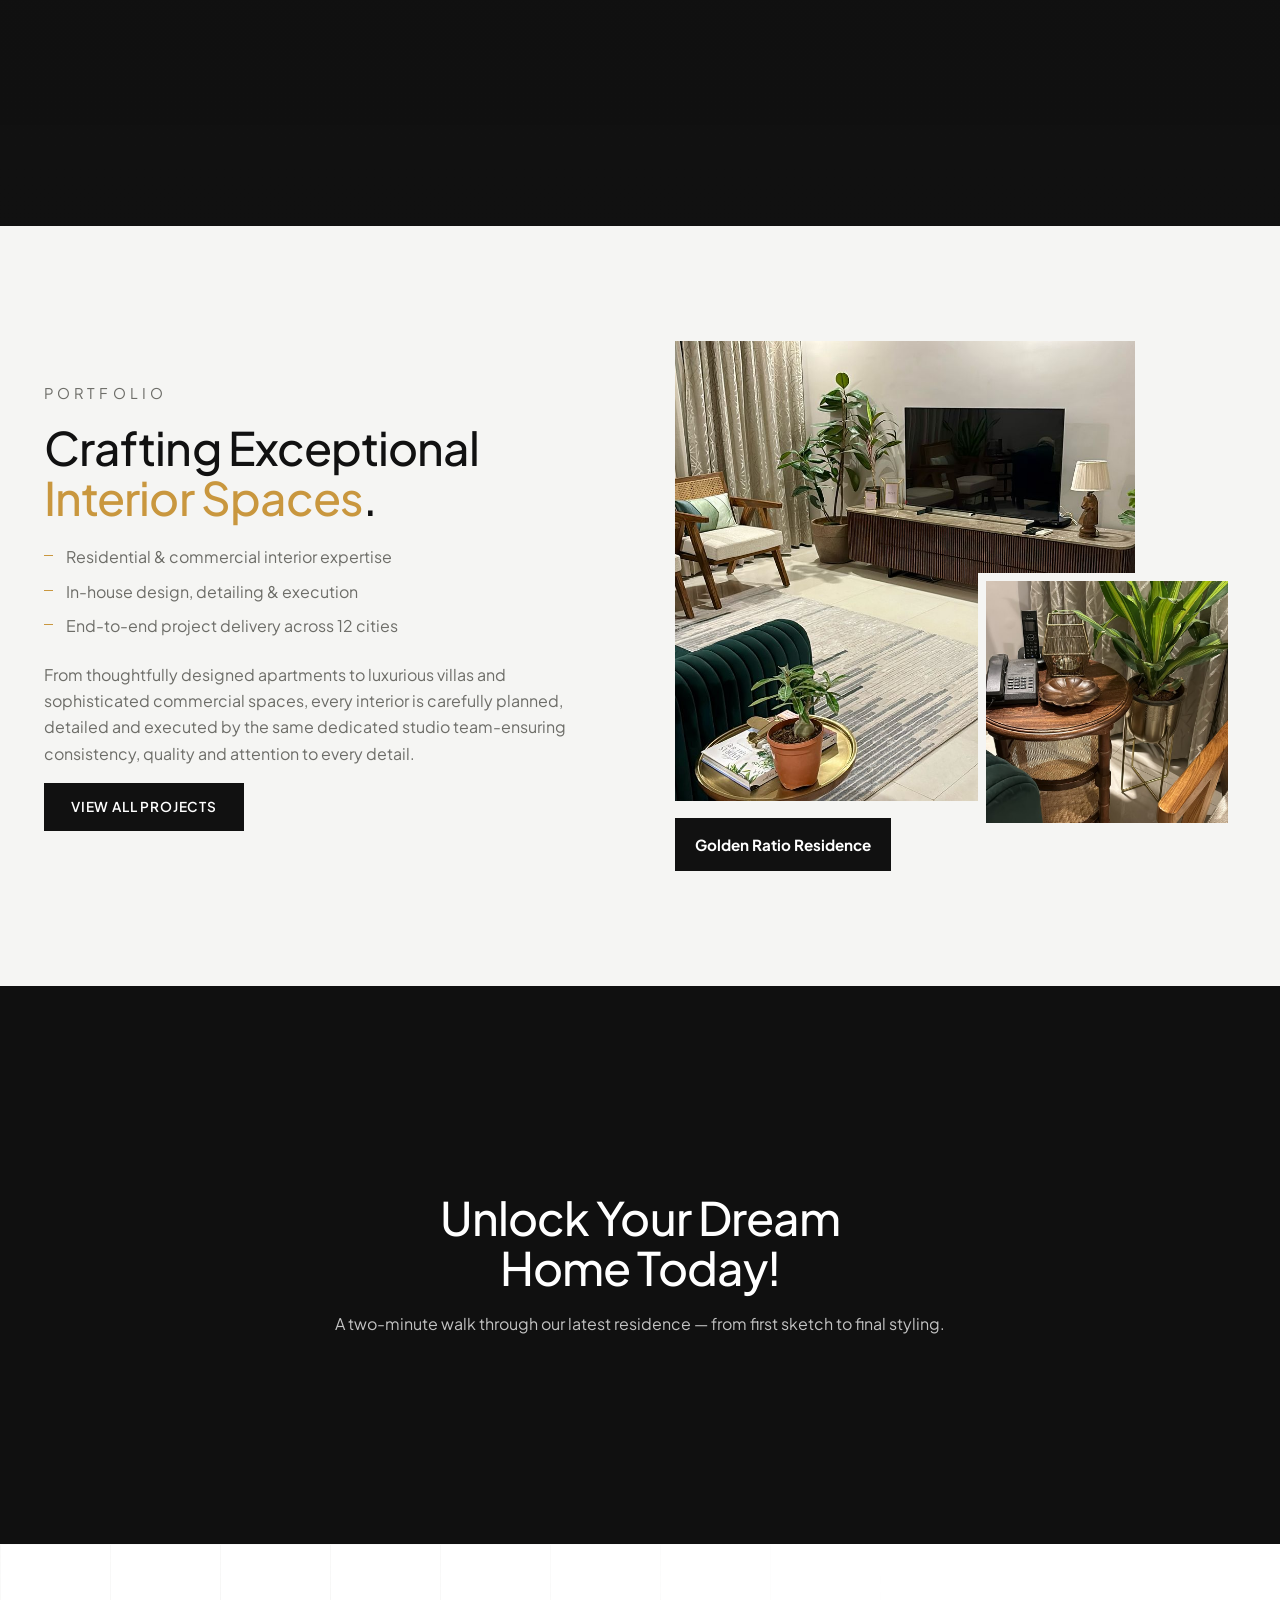
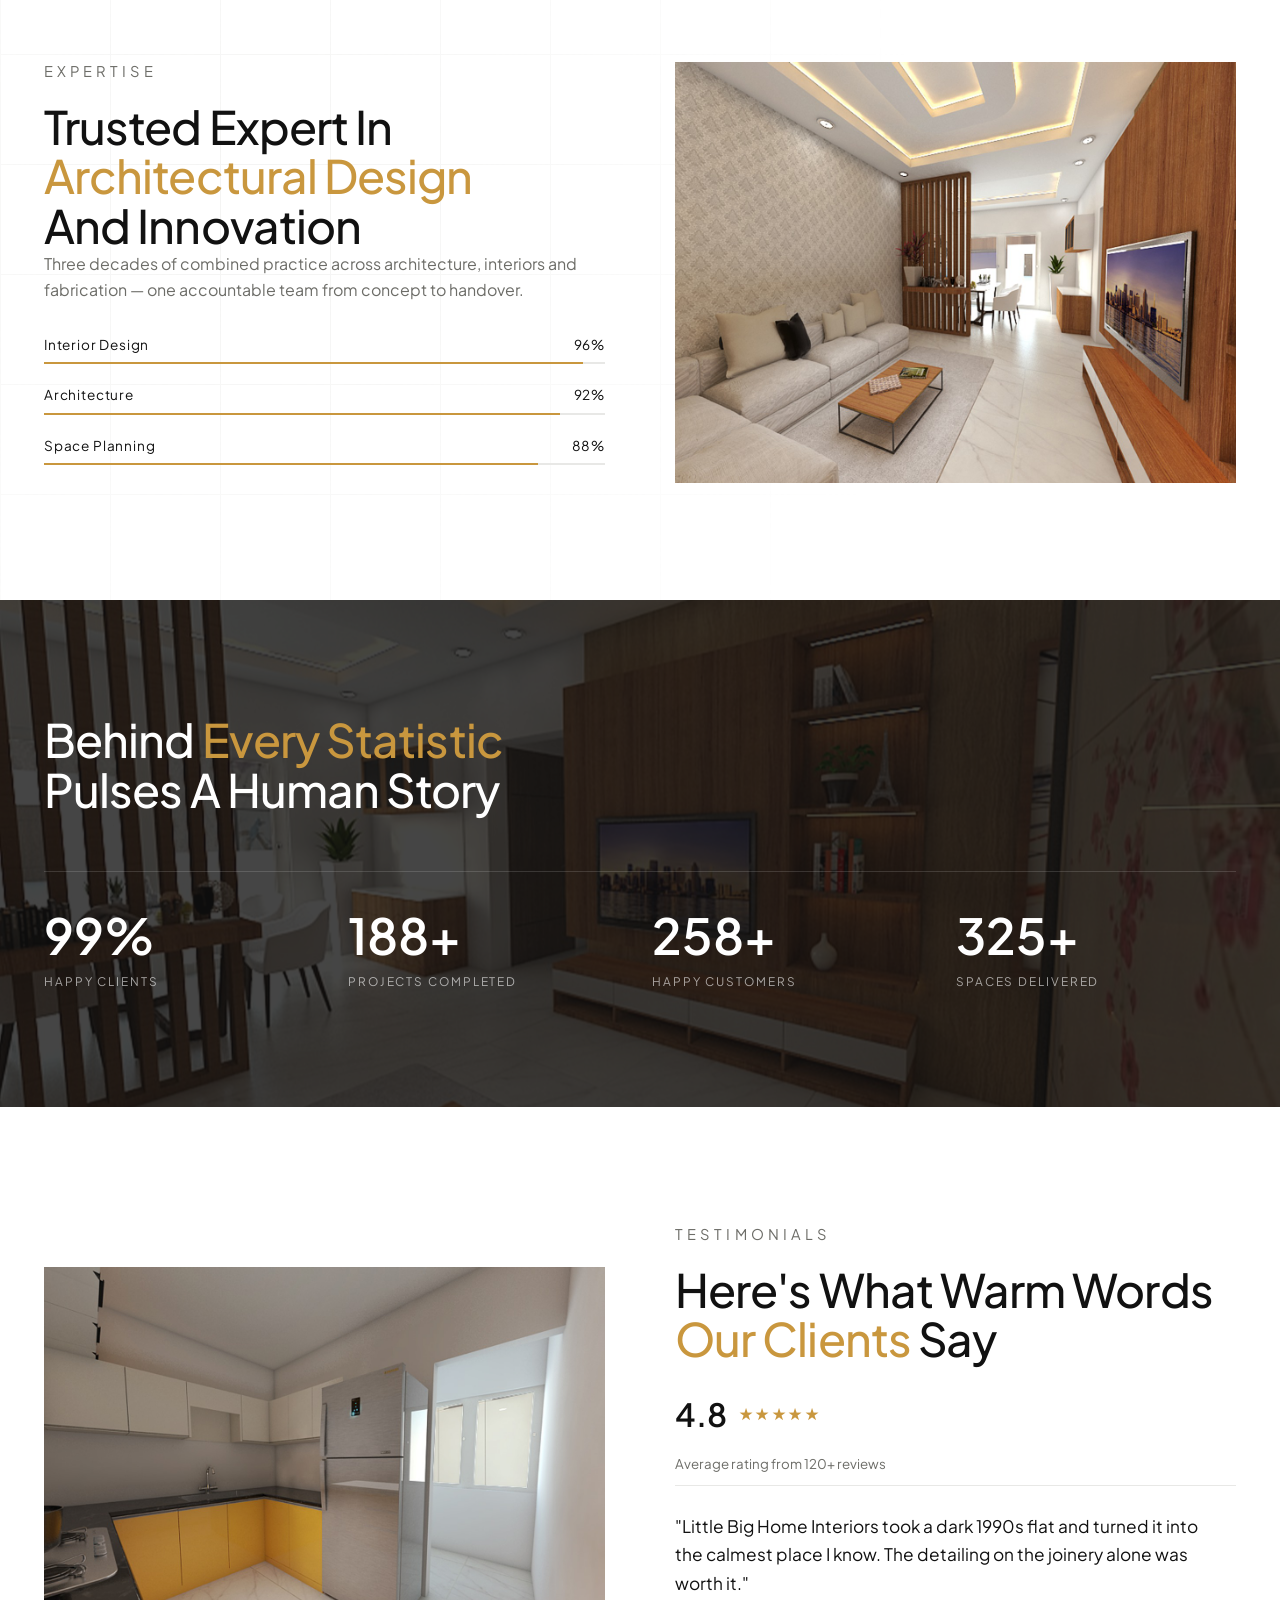
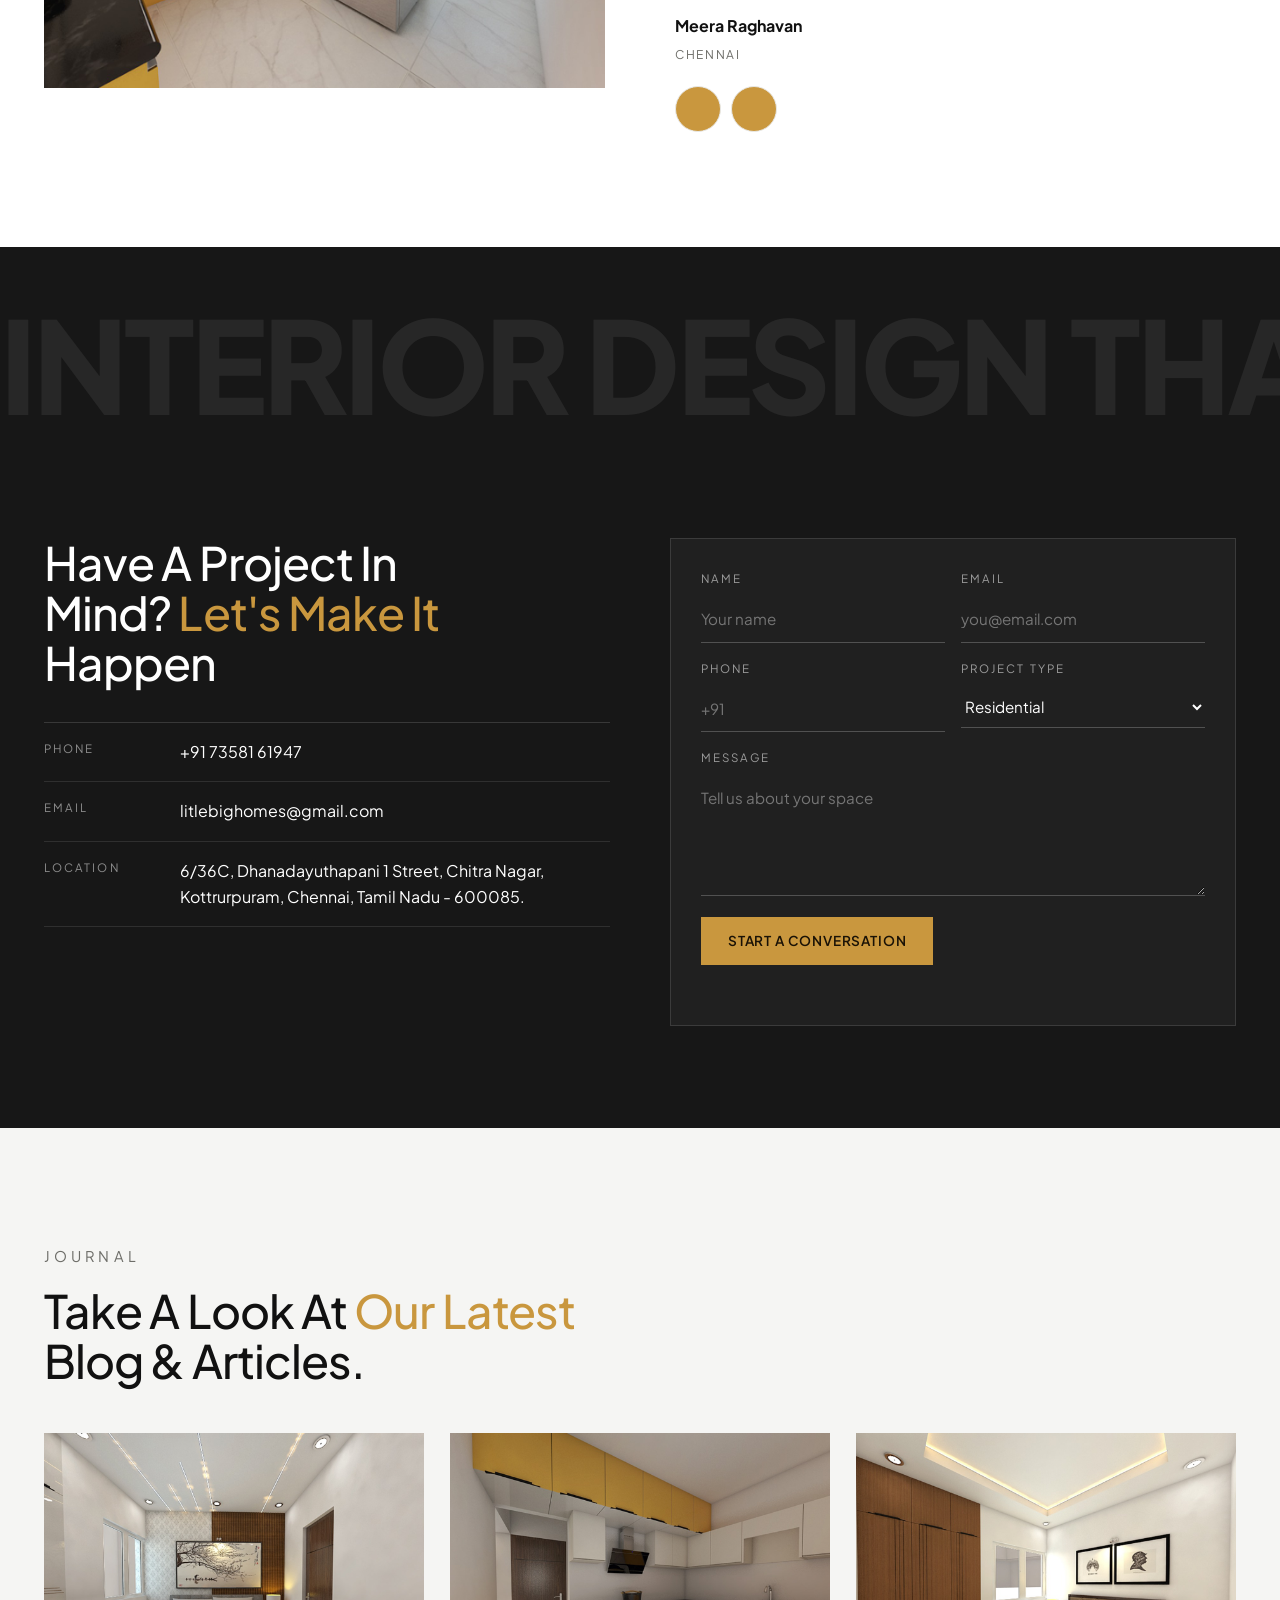
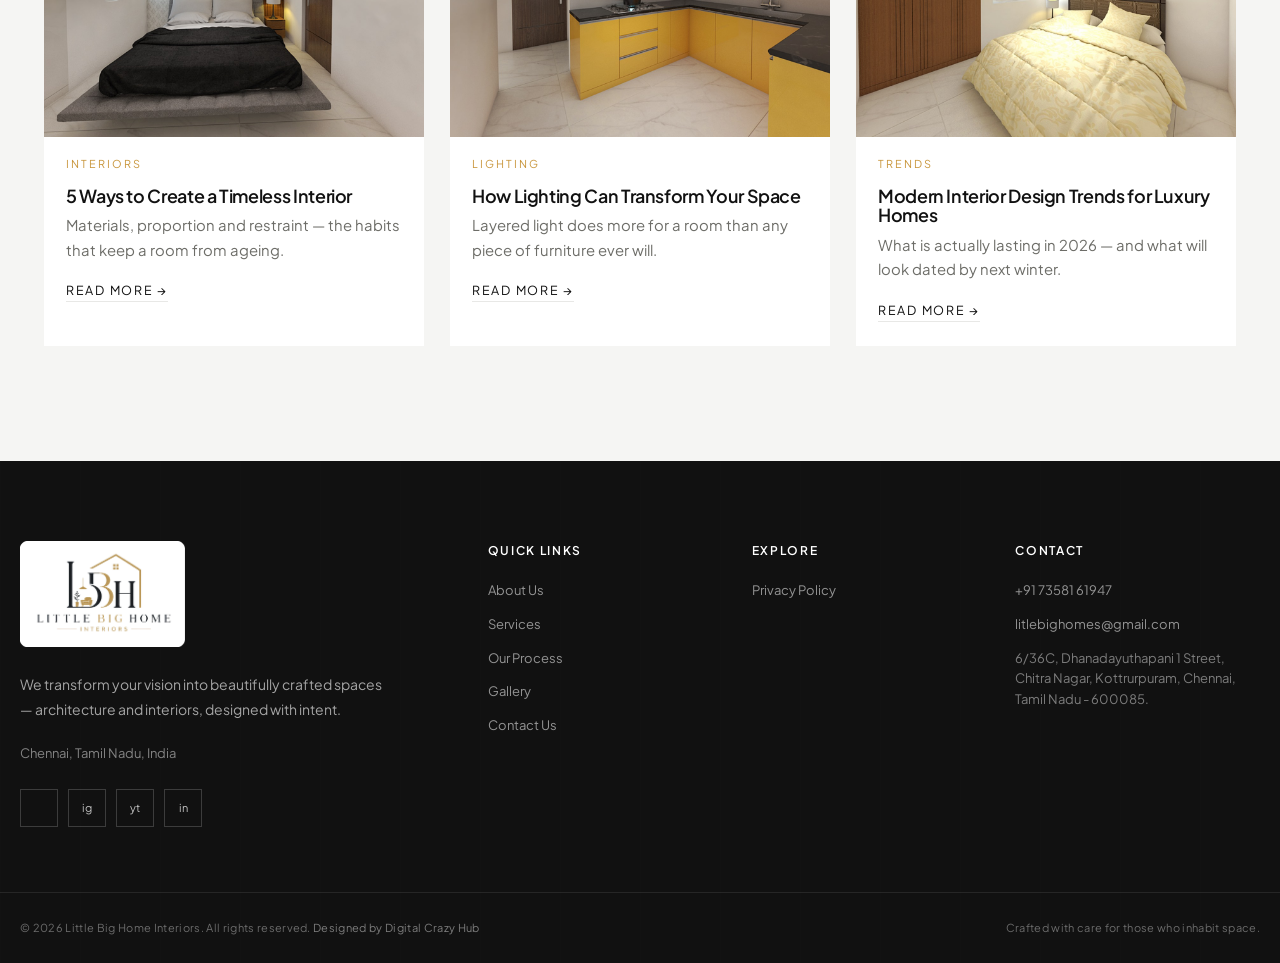
==== commit 340bc9a7: "undo all project file" ====
--- a/index.html
+++ b/index.html
@@ -221,6 +221,9 @@
                         </div> -->
                     </article>
                 </div>
+                <div class="gallery-btn">
+                    <a href="#" class="gallery-next-btn">Explore Our Work</a>
+                </div>
             </div>
         </section>
 
@@ -267,26 +270,41 @@
                 <h2 class="light reveal">Explore Our Comprehensive<br /><em>Interior Design</em> Services</h2>
                 <div class="svc-grid">
                     <article class="svc-card reveal-up"><span class="num">01</span>
+                        <div class="service-card-image">
+                            <img src="/assets/image/image (16).jpeg" alt="Residential Interiors">
+                        </div>
                         <h3>Residential Interiors</h3>
                         <p>Homes designed around light, comfort and the rituals of everyday living.</p><span
                             class="svc-arrow" aria-hidden="true"><i data-lucide="move-up-right"></i> </span>
                     </article>
                     <article class="svc-card reveal-up"><span class="num">02</span>
+                        <div class="service-card-image">
+                            <img src="/assets/image/image (17).jpeg" alt="Commercial Interiors">
+                        </div>
                         <h3>Commercial Interiors</h3>
                         <p>Workspaces and retail environments that carry a brand without shouting.</p><span
                             class="svc-arrow" aria-hidden="true"><i data-lucide="move-up-right"></i></span>
                     </article>
                     <article class="svc-card reveal-up"><span class="num">03</span>
+                        <div class="service-card-image">
+                            <img src="/assets/image/image (18).jpeg" alt="Custom Furniture & Styling">
+                        </div>
                         <h3>Custom Furniture &amp; Styling</h3>
                         <p>Bespoke joinery, loose furniture and the final layer of objects and texture.</p><span
                             class="svc-arrow" aria-hidden="true"><i data-lucide="move-up-right"></i></span>
                     </article>
                     <article class="svc-card reveal-up"><span class="num">04</span>
+                        <div class="service-card-image">
+                            <img src="/assets/image/image (19).jpeg" alt="Architectural Design">
+                        </div>
                         <h3>Architectural Design</h3>
                         <p>Ground-up structures and renovations with a rigorous, material-led language.</p><span
                             class="svc-arrow" aria-hidden="true"><i data-lucide="move-up-right"></i></span>
                     </article>
                     <article class="svc-card reveal-up"><span class="num">05</span>
+                        <div class="service-card-image">
+                            <img src="/assets/image/image (20).jpeg" alt="Space Planning & Consultation">
+                        </div>
                         <h3>Space Planning &amp; Consultation</h3>
                         <p>Efficient plans, circulation studies and expert advice before the first wall moves.</p><span
                             class="svc-arrow" aria-hidden="true"><i data-lucide="move-up-right"></i></span>
--- a/assets/css/main-css.css
+++ b/assets/css/main-css.css
@@ -17,13 +17,12 @@
 *::before,
 *::after {
     box-sizing: border-box;
-    font-family: var(--font-family);
 }
 
 html {
     scroll-behavior: smooth;
     -webkit-text-size-adjust: 100%;
-    overflow-x: clip
+    overflow-x: clip;
 }
 
 body {
@@ -33,6 +32,7 @@
     font-size: 16px;
     line-height: 1.65;
     overflow-x: clip;
+    font-family: var(--font-family);
 }
 
 img {
@@ -89,14 +89,6 @@
 :focus-visible {
     outline: 2px solid var(--gold);
     outline-offset: 3px
-}
-
-.sr-only {
-    position: absolute;
-    width: 1px;
-    height: 1px;
-    overflow: hidden;
-    clip: rect(0 0 0 0)
 }
 
 .container {
@@ -155,7 +147,34 @@
     cursor: pointer;
     background: var(--gold);
 }
-
+.gallery-btn {
+    width: 100%;
+    text-align: center;
+    padding: 50px 0 0 0;
+}
+
+.gallery-next-btn {
+    display: inline-flex;
+    align-items: center;
+    justify-content: center;
+    min-height: 48px;
+    padding: 0 26px;
+    font-size: .85rem;
+    font-weight: 600;
+    letter-spacing: .06em;
+    text-transform: uppercase;
+    border: 1px solid transparent;
+    cursor: pointer;
+    background: var(--gold);
+    color: var(--white);
+    transition: 0.2s ease-in-out;
+    border-radius: 8px;
+}
+
+.gallery-next-btn:hover {
+    background: #b3842f;
+    transform: translateY(-4px);
+}
 .btn-gold {
     background: var(--gold);
     color: #1a1206
@@ -480,6 +499,10 @@
     color: var(--muted)
 }
 
+.gallery-btn{
+
+}
+
 /* ===== PROJECTS ===== */
 .projects {
     background: var(--bone)
@@ -556,23 +579,6 @@
     transform: translateY(-8px)
 }
 
-.proj-meta {
-    padding: 18px 20px 22px;
-    border: 1px solid var(--line);
-    border-top: 0
-}
-
-.proj-meta h3 {
-    font-size: 1.05rem
-}
-
-.proj-meta p {
-    margin: 6px 0 0;
-    font-size: .78rem;
-    letter-spacing: .12em;
-    text-transform: uppercase;
-    color: var(--muted)
-}
 
 /* ===== PROCESS ===== */
 .process {
@@ -662,7 +668,13 @@
     gap: 20px;
     margin-top: 48px
 }
-
+.service-card-image img{
+    width: 100%;
+    height: 100%;
+    overflow: hidden;
+    margin-top: 10px;
+    border-radius: 12px;
+}
 .svc-card {
     position: relative;
     padding: 30px 26px 60px;
--- a/assets/css/navbar-footer.css
+++ b/assets/css/navbar-footer.css
@@ -25,7 +25,7 @@
     left: 0;
     right: 0;
 
-    z-index: 9999;
+    z-index: 100;
 
     padding: 16px 0;
 
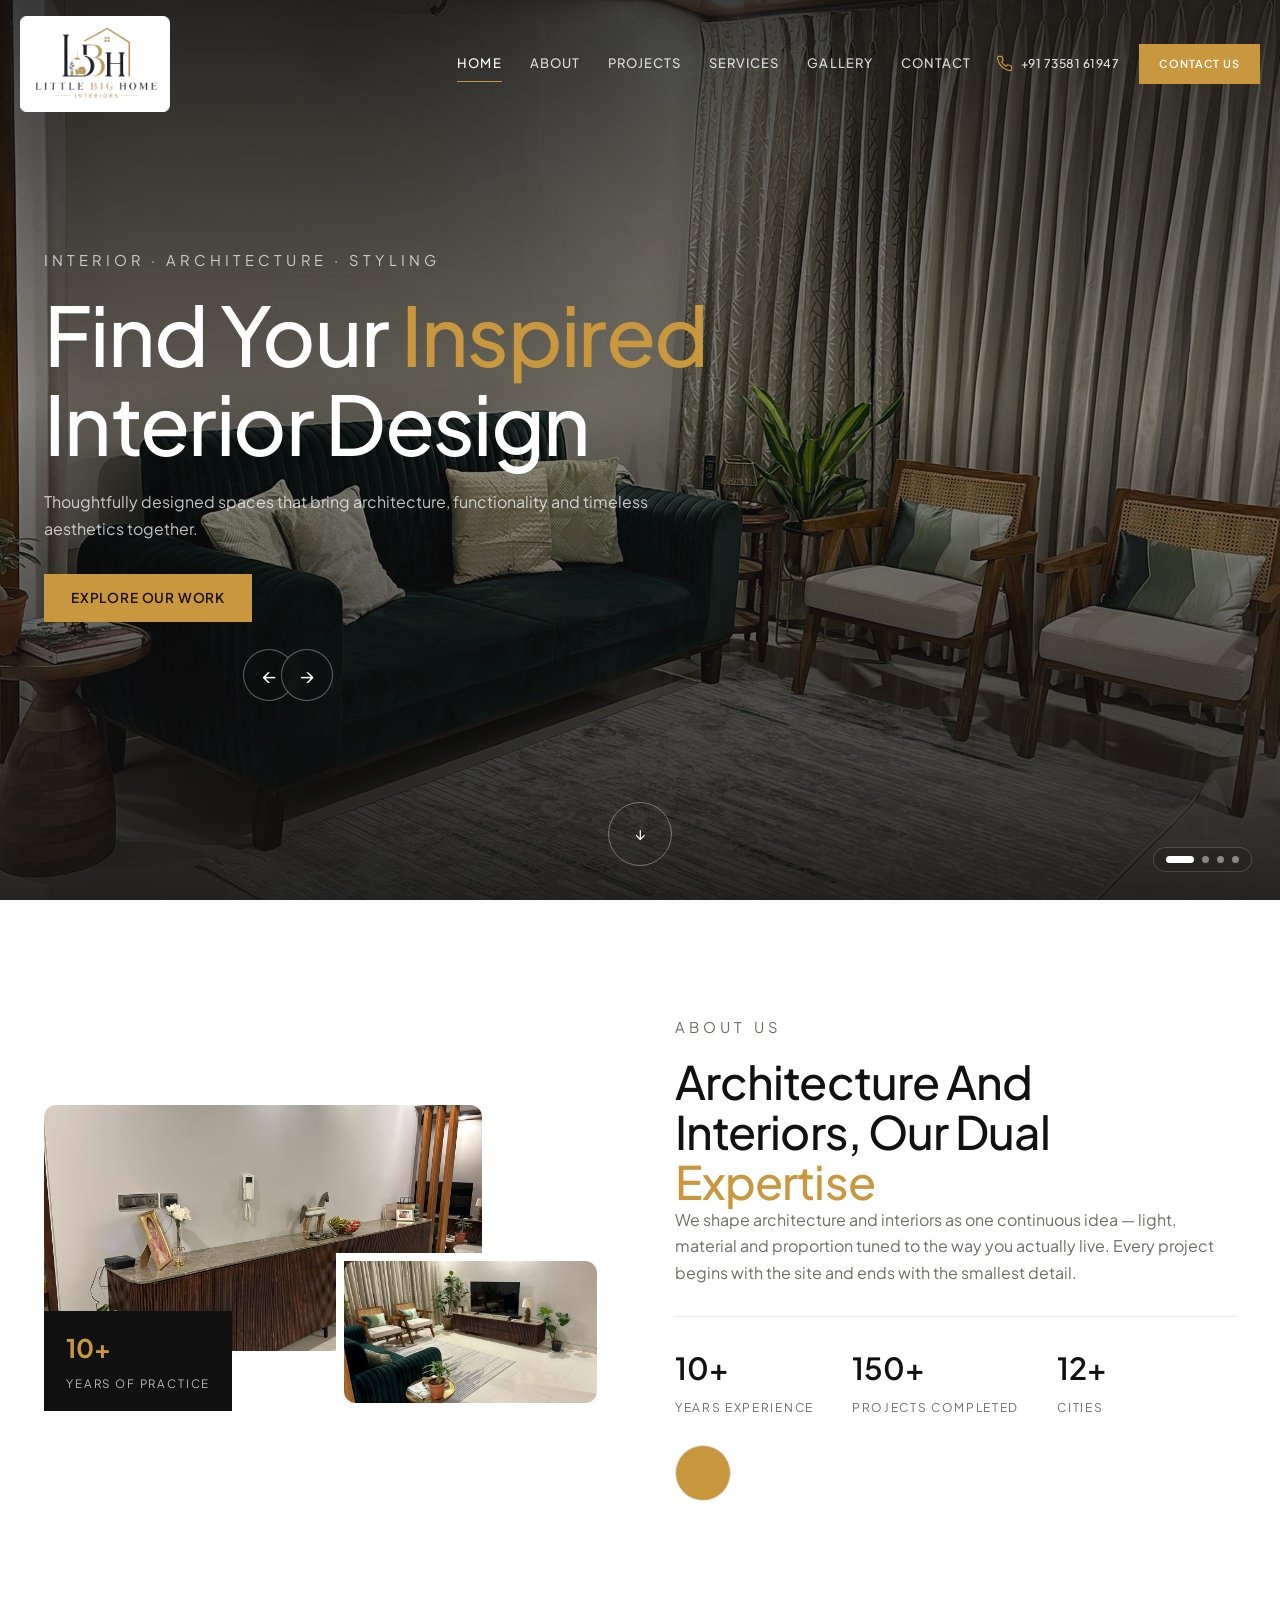
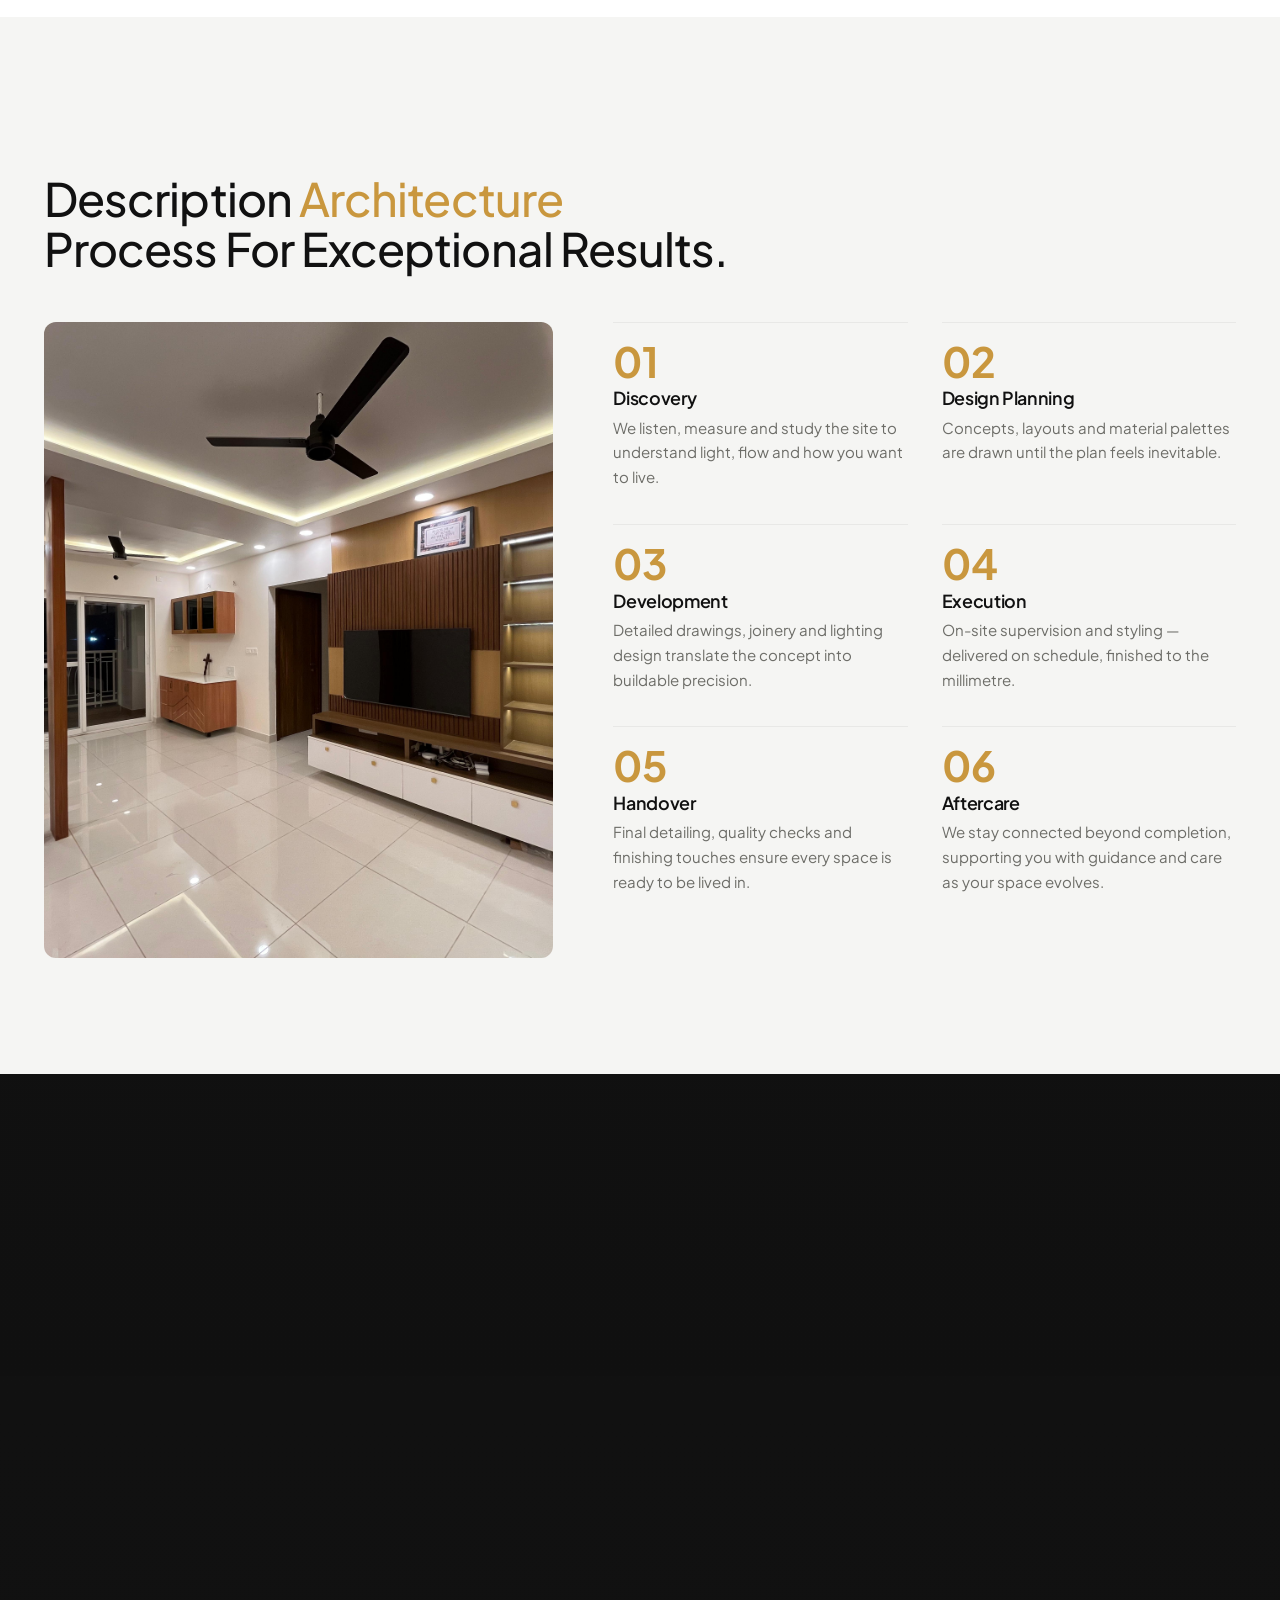
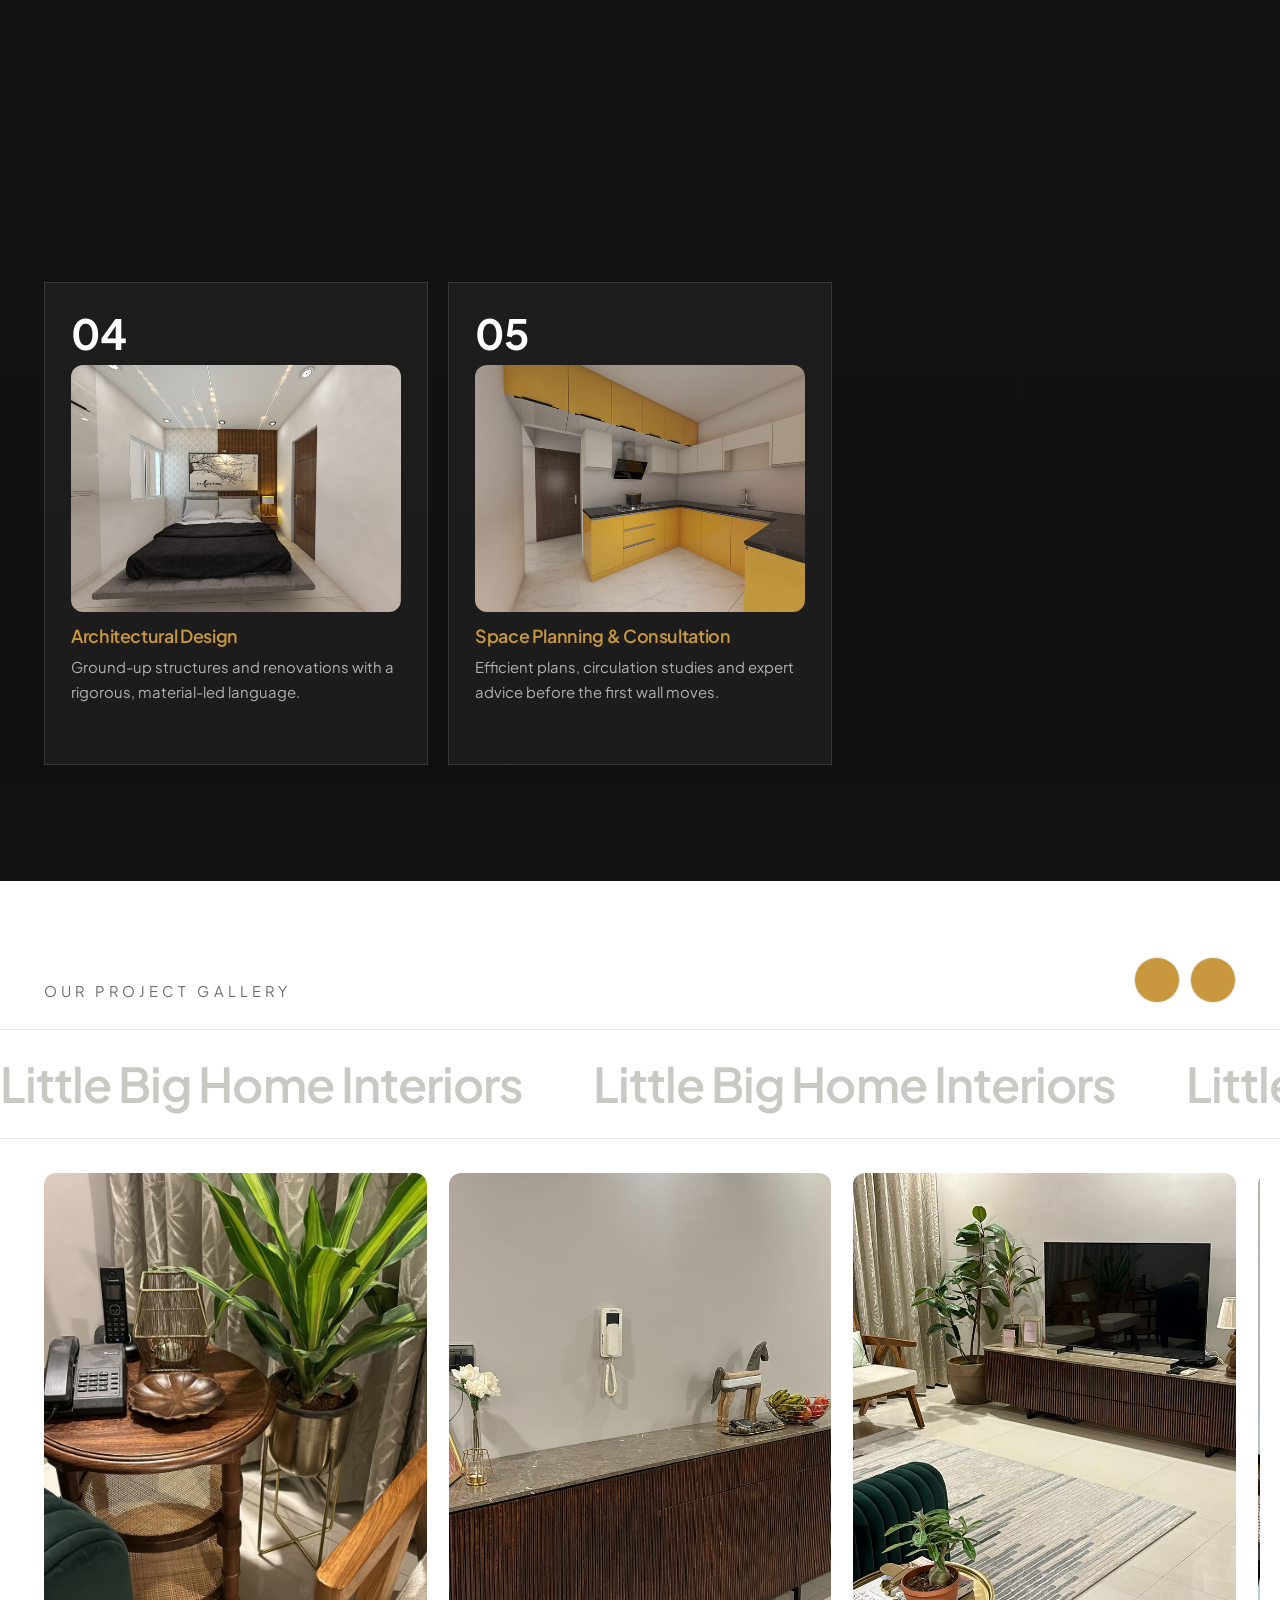
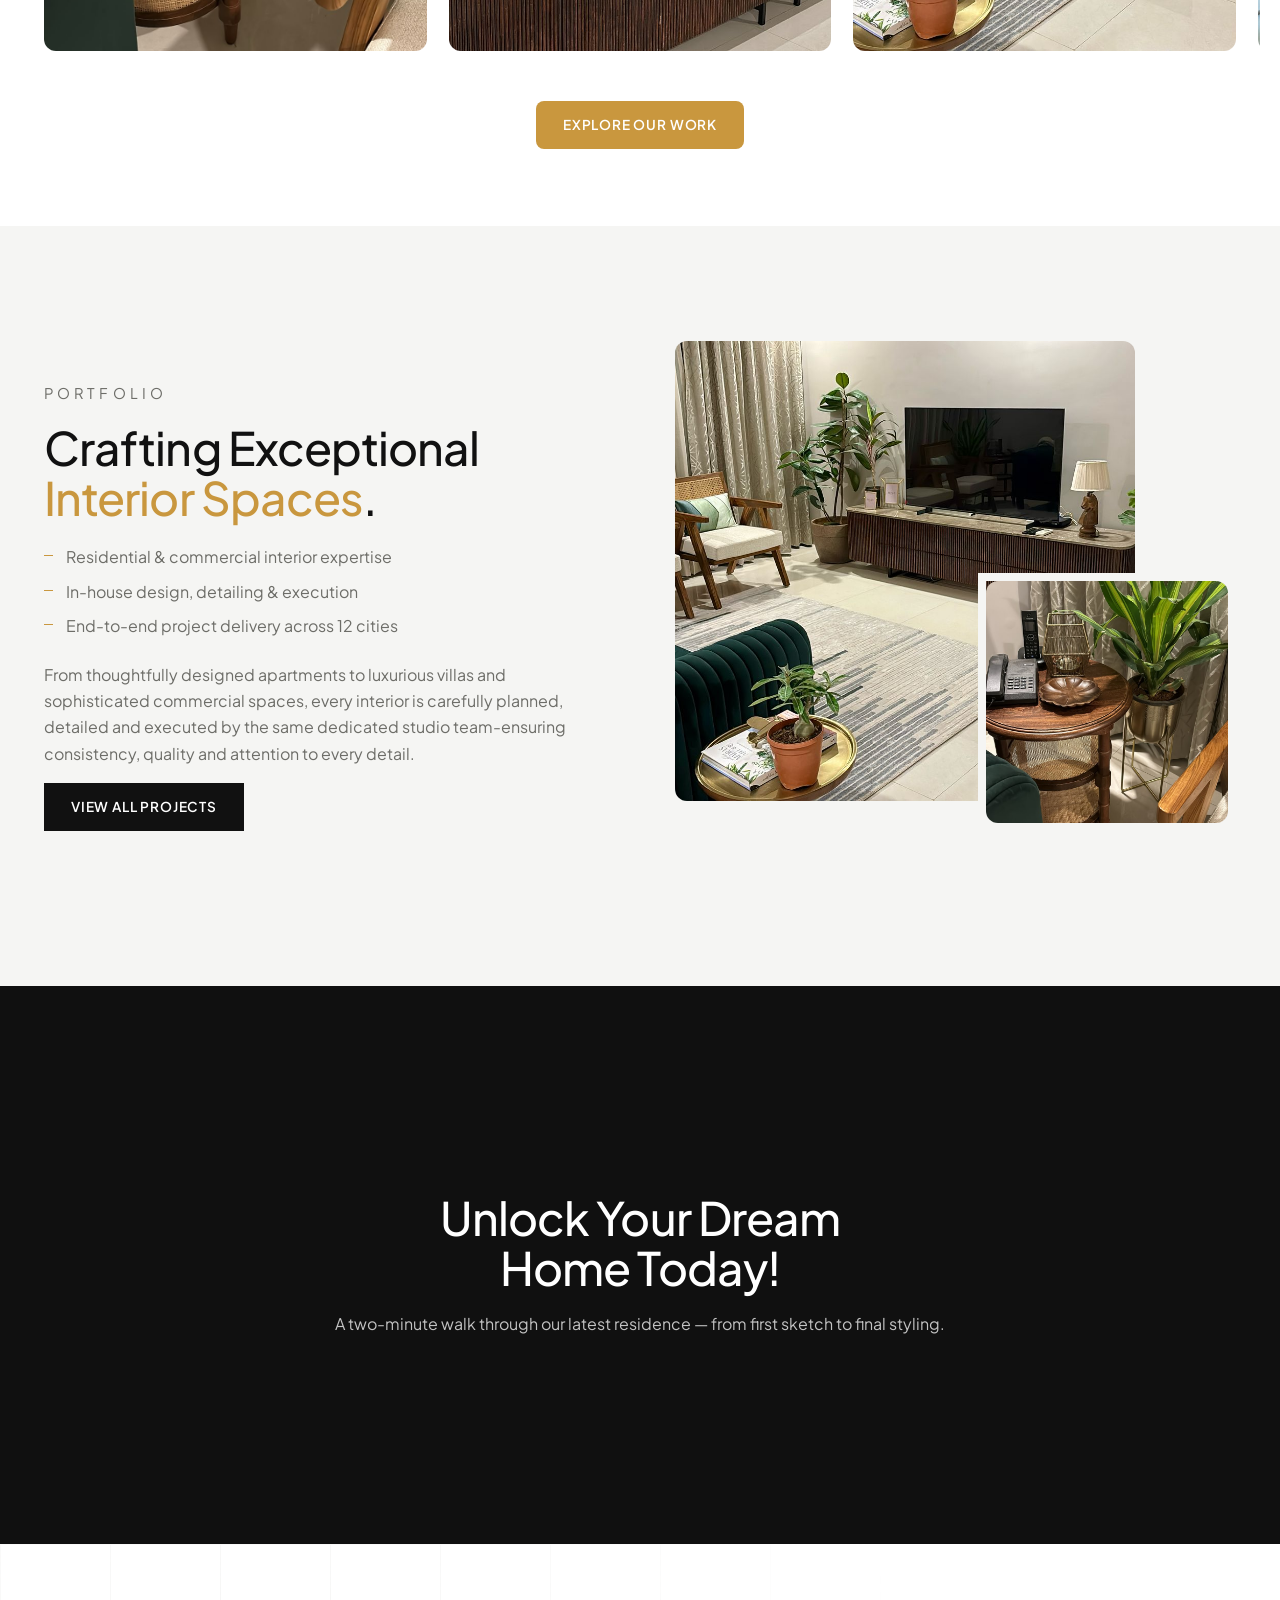
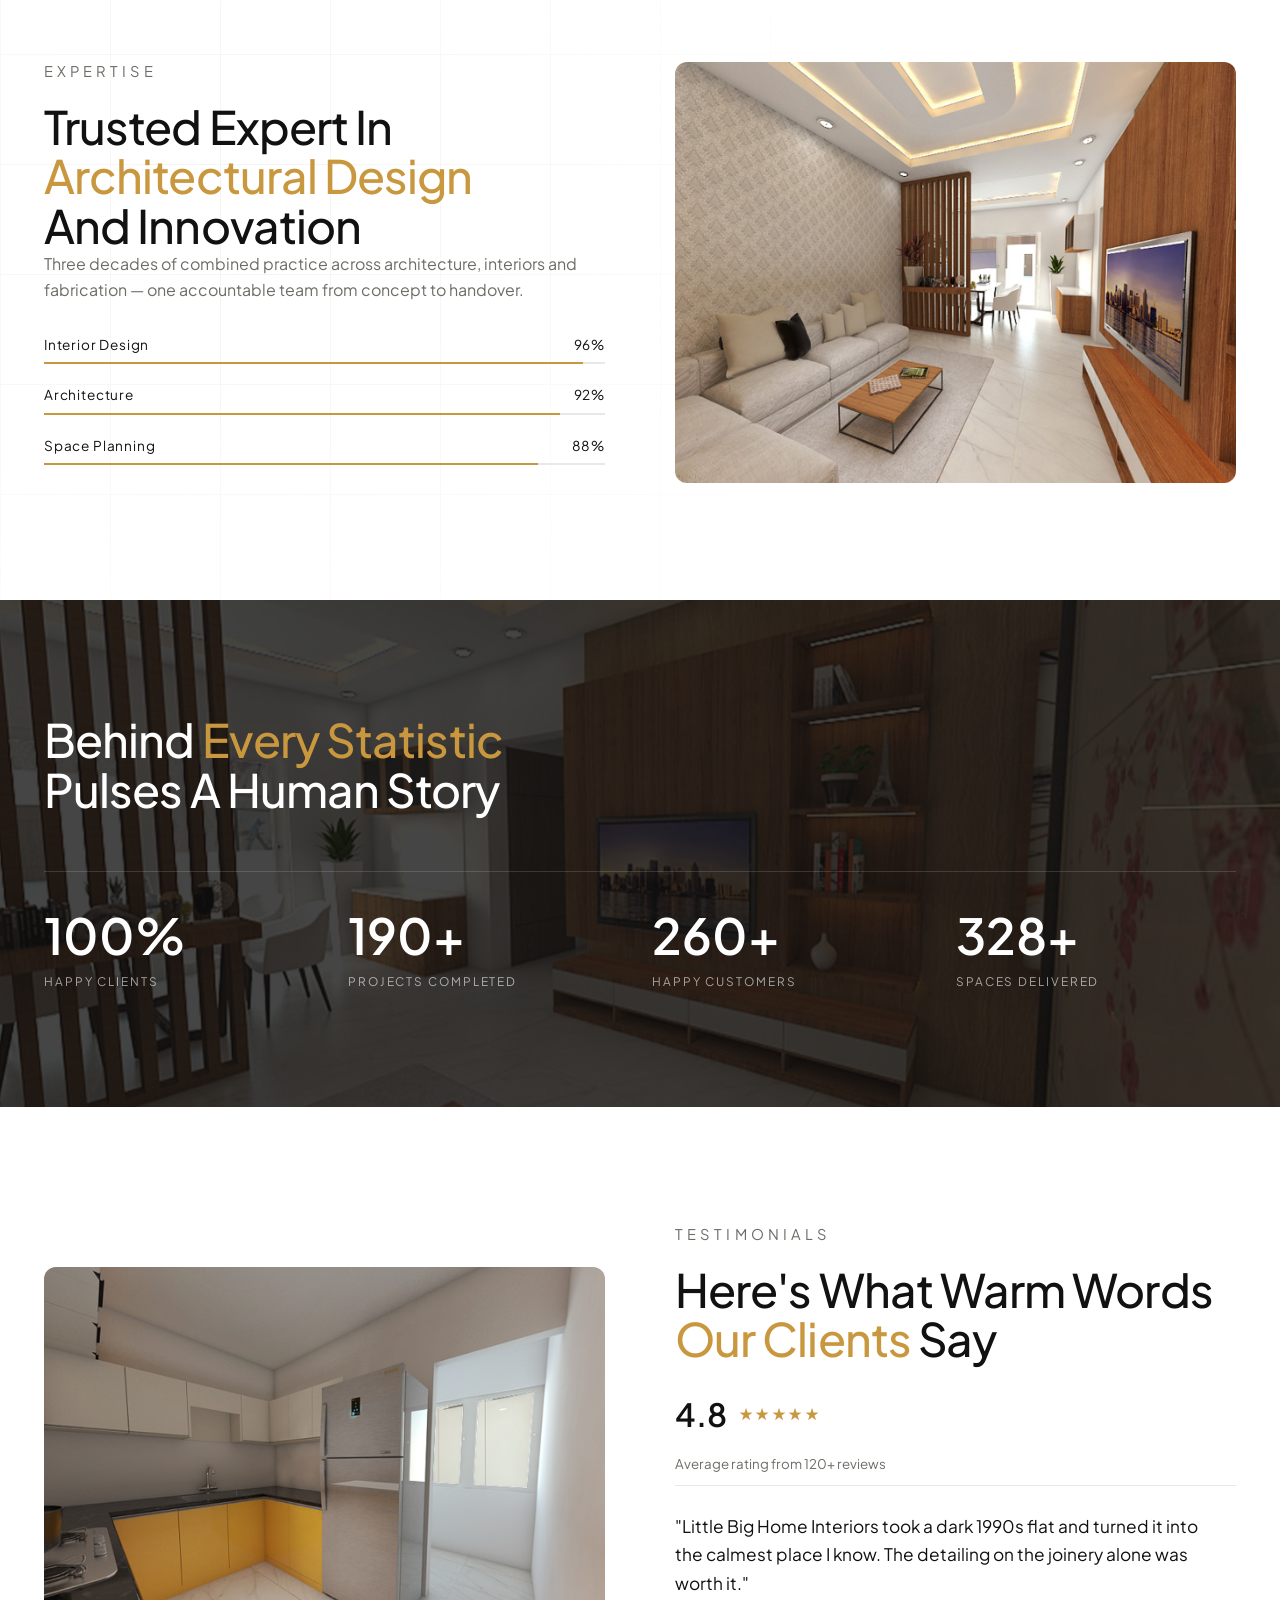
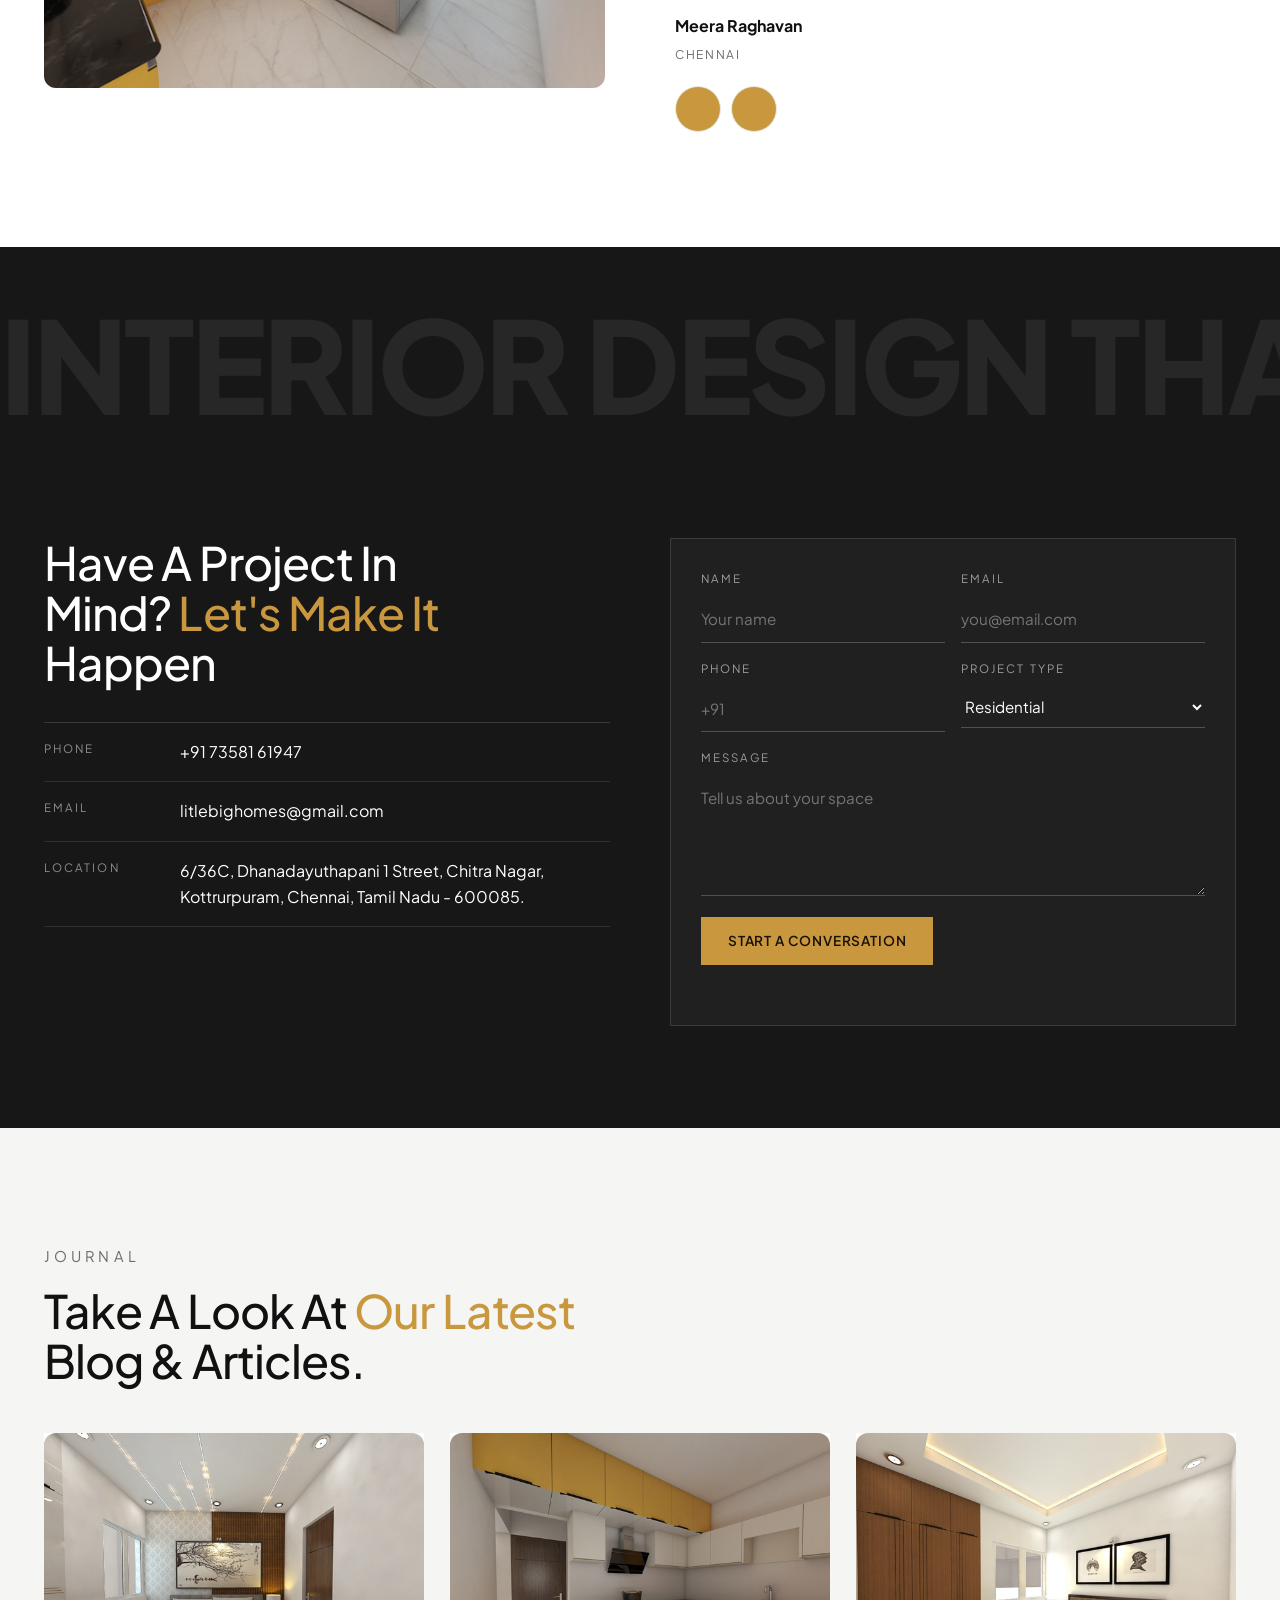
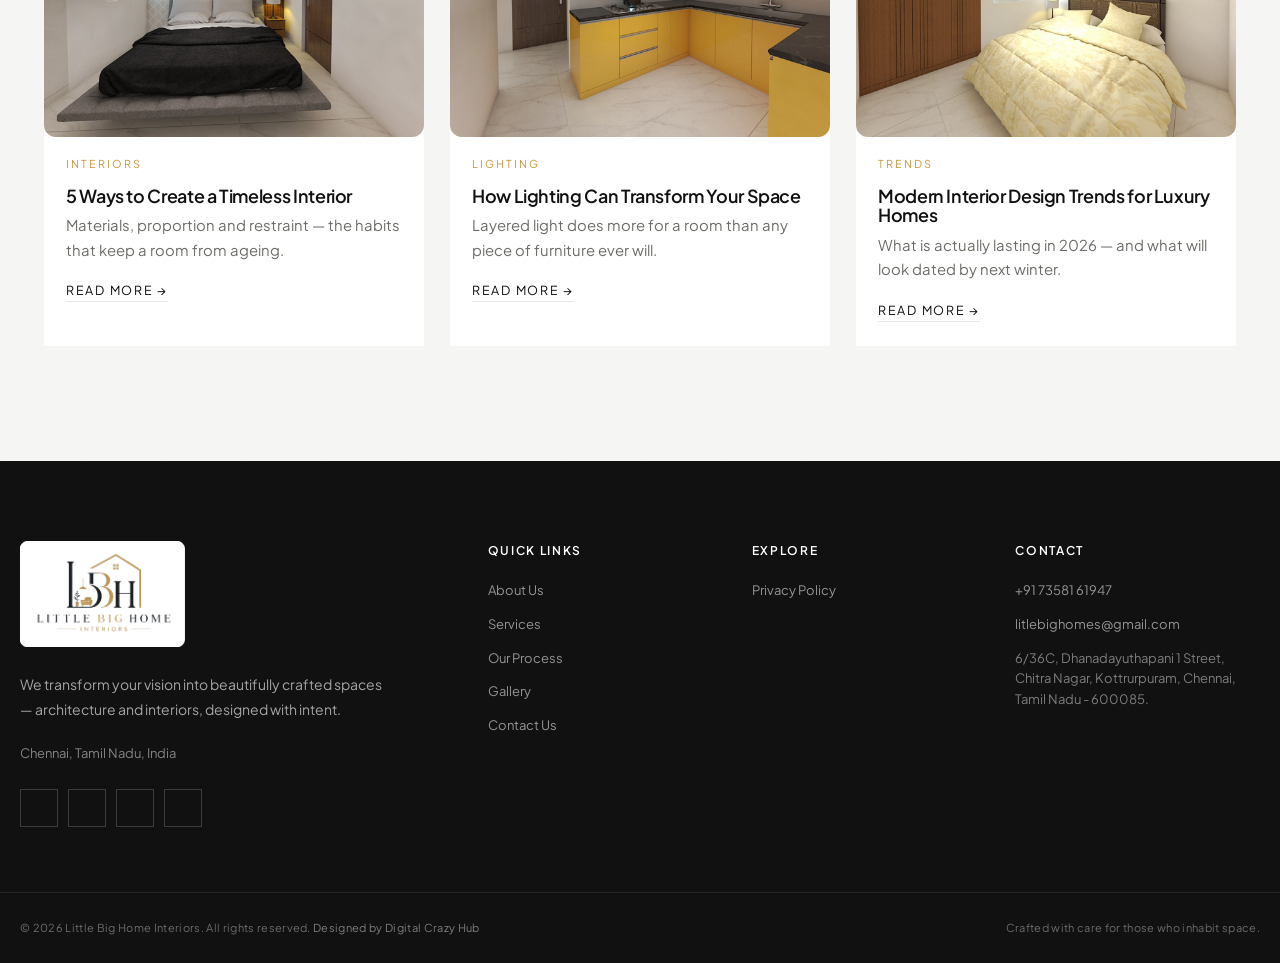
==== commit c5a2300f: "update some code" ====
--- a/index.html
+++ b/index.html
@@ -31,7 +31,6 @@
                 <a href="#about" class="lbh-menu-link">About</a>
                 <a href="#projects" class="lbh-menu-link">Projects</a>
                 <a href="#services" class="lbh-menu-link">Services</a>
-                <a href="#process" class="lbh-menu-link">Process</a>
                 <a href="/page/gallery.html" class="lbh-menu-link">Gallery</a>
                 <a href="#contact" class="lbh-menu-link">Contact</a>
             </nav>
@@ -113,26 +112,143 @@
 
     <main>
         <!-- ============ HERO ============ -->
-        <section class="hero" id="home">
-            <div class="hero-media"><img src="/assets/image/home-banner.jpeg"
-                    alt="Cinematic luxury dining room interior at dusk" width="1920" height="1080" /></div>
-            <div class="hero-overlay"></div>
-            <div class="container hero-content">
-                <p class="label label-light reveal">Interior · Architecture · Styling</p>
-                <h1 class="reveal">Find Your <em>Inspired</em><br />Interior Design</h1>
-                <p class="hero-sub reveal">Thoughtfully designed spaces that bring architecture, functionality and
-                    timeless aesthetics together.</p>
-                <div class="hero-actions reveal">
-                    <a href="#projects" class="btn btn-gold">Explore Our Work</a>
-                    <a href="#about" class="btn btn-outline">Our Studio</a>
-                </div>
-            </div>
-            <a href="#about" class="scroll-dot" aria-label="Scroll to next section">
-                <span class="scroll-dot-ring"></span>
-                <span class="scroll-dot-arrow">&#8595;</span>
-            </a>
-            <div class="hero-word" aria-hidden="true"><i data-lucide="move-down"></i> </div>
-        </section>
+    <section class="hero" id="home">
+
+        <div class="hero-media">
+
+            <img
+                    src="/assets/image/home-banner.jpeg"
+                    alt="Cinematic luxury dining room interior at dusk"
+                    width="1600"
+                    height="900"
+                    draggable="false"
+            />
+
+        </div>
+
+        <div class="hero-overlay"></div>
+
+        <div class="container hero-content">
+
+            <p class="label label-light reveal">
+                Interior · Architecture · Styling
+            </p>
+
+            <h1 class="reveal">
+                Find Your <em>Inspired</em><br />
+                Interior Design
+            </h1>
+
+            <p class="hero-sub reveal">
+                Thoughtfully designed spaces that bring architecture,
+                functionality and timeless aesthetics together.
+            </p>
+
+            <div class="hero-actions reveal">
+
+                <a href="/page/gallery.html" class="btn btn-gold">
+                    Explore Our Work
+                </a>
+
+            </div>
+
+        </div>
+
+
+        <a
+                href="#about"
+                class="scroll-dot"
+                aria-label="Scroll to next section"
+        >
+
+            <span class="scroll-dot-ring"></span>
+
+            <span class="scroll-dot-arrow">
+            &#8595;
+        </span>
+
+        </a>
+
+
+        <div
+                class="hero-word"
+                aria-hidden="true"
+        >
+            <i data-lucide="move-down"></i>
+        </div>
+
+
+        <!-- =====================================================
+             HERO CAROUSEL PREVIOUS
+        ====================================================== -->
+
+        <button
+                type="button"
+                class="hero-carousel-prev"
+                aria-label="Previous slide"
+        >
+            &#8592;
+        </button>
+
+
+        <!-- =====================================================
+             HERO CAROUSEL NEXT
+        ====================================================== -->
+
+        <button
+                type="button"
+                class="hero-carousel-next"
+                aria-label="Next slide"
+        >
+            &#8594;
+        </button>
+
+
+        <!-- =====================================================
+             HERO CAROUSEL DOTS
+        ====================================================== -->
+
+        <div
+                class="hero-carousel-dots"
+                aria-label="Hero slides"
+        >
+
+            <button
+                    type="button"
+                    class="hero-carousel-dot active"
+                    data-slide="0"
+                    aria-label="Go to slide 1"
+                    aria-current="true"
+            ></button>
+
+            <button
+                    type="button"
+                    class="hero-carousel-dot"
+                    data-slide="1"
+                    aria-label="Go to slide 2"
+                    aria-current="false"
+            ></button>
+
+            <button
+                    type="button"
+                    class="hero-carousel-dot"
+                    data-slide="2"
+                    aria-label="Go to slide 3"
+                    aria-current="false"
+            ></button>
+
+            <button
+                    type="button"
+                    class="hero-carousel-dot"
+                    data-slide="3"
+                    aria-label="Go to slide 4"
+                    aria-current="false"
+            ></button>
+
+        </div>
+
+    </section>
+
 
         <!-- ============ ABOUT ============ -->
         <section class="section about" id="about">
@@ -163,69 +279,7 @@
             </div>
         </section>
 
-        <!-- ============ FEATURED PROJECTS ============ -->
-        <section class="section-tight projects" id="projects">
-            <div class="container projects-head">
-                <p class="label">Our Project Gallery</p>
-                <div class="slider-nav">
-                    <button class="arrow" id="projPrev" aria-label="Previous projects"><i
-                            data-lucide="move-left"></i></button>
-                    <button class="arrow" id="projNext" aria-label="Next projects"><i
-                            data-lucide="move-right"></i></button>
-                </div>
-            </div>
-            <div class="marquee" aria-hidden="true">
-                <div class="marquee-track">
-                    <span>Little Big Home Interiors</span><span>Little Big Home Interiors</span><span>Little Big Home
-                        Interiors</span><span>Little Big Home Interiors</span><span>Little Big Home
-                        Interiors</span><span>Little Big Home Interiors</span><span>Little Big Home
-                        Interiors</span><span>Little Big Home Interiors</span>
-                </div>
-            </div>
-            <div class="proj-viewport" id="projViewport">
-                <div class="proj-track" id="projTrack">
-                    <article class="proj-card">
-                        <div class="image-wrap"><a href="/page/gallery.html"><img src="/assets/image/image2.jpeg"
-                                    alt="Urban Zen Apartment interior" loading="lazy" width="800" height="1000" /></a>
-                        </div>
-                        <!-- <div class="proj-meta">
-                            <h3>Urban Zen Apartment</h3>
-                            <p>Residential · Chennai</p>
-                        </div> -->
-                    </article>
-                    <article class="proj-card">
-                        <div class="image-wrap"><a href="/page/gallery.html"><img src="/assets/image/image1.jpeg"
-                                    alt="Art Deco Revival lounge interior" loading="lazy" width="800"
-                                    height="1000" /></a></div>
-                        <!-- <div class="proj-meta">
-                            <h3>Art Deco Revival</h3>
-                            <p>Hospitality · Mumbai</p>
-                        </div> -->
-                    </article>
-                    <article class="proj-card">
-                        <div class="image-wrap"><a href="/page/gallery.html"><img src="/assets/image/image3.jpeg"
-                                    alt="Golden Ratio Residence kitchen" loading="lazy" width="800" height="1000" /></a>
-                        </div>
-                        <!-- <div class="proj-meta">
-                            <h3>Golden Ratio Residence</h3>
-                            <p>Residential · Bengaluru</p>
-                        </div> -->
-                    </article>
-                    <article class="proj-card">
-                        <div class="image-wrap"><a href="/page/gallery.html"><img src="/assets/image/image4.jpeg"
-                                    alt="Nordic Minimalist Loft interior" loading="lazy" width="800"
-                                    height="1000" /></a></div>
-                        <!-- <div class="proj-meta">
-                            <h3>Nordic Minimalist Loft</h3>
-                            <p>Residential · Pune</p>
-                        </div> -->
-                    </article>
-                </div>
-                <div class="gallery-btn">
-                    <a href="#" class="gallery-next-btn">Explore Our Work</a>
-                </div>
-            </div>
-        </section>
+        
 
         <!-- ============ PROCESS ============ -->
         <section class="section process" id="process">
@@ -255,6 +309,14 @@
                             <h3>Execution</h3>
                             <p>On-site supervision and styling — delivered on schedule, finished to the millimetre.</p>
                         </li>
+                        <li class="reveal-up"><span class="num">05</span>
+                        <h3>Handover</h3>
+                        <p>Final detailing, quality checks and finishing touches ensure every space is ready to be lived in.</p>
+                    </li>
+                    <li class="reveal-up"><span class="num">06</span>
+                        <h3>Aftercare</h3>
+                        <p>We stay connected beyond completion, supporting you with guidance and care as your space evolves.</p>
+                    </li>
                     </ol>
                 </div>
             </div>
@@ -309,6 +371,70 @@
                         <p>Efficient plans, circulation studies and expert advice before the first wall moves.</p><span
                             class="svc-arrow" aria-hidden="true"><i data-lucide="move-up-right"></i></span>
                     </article>
+                </div>
+            </div>
+        </section>
+
+        <!-- ============ FEATURED PROJECTS ============ -->
+        <section class="section-tight projects" id="projects">
+            <div class="container projects-head">
+                <p class="label">Our Project Gallery</p>
+                <div class="slider-nav">
+                    <button class="arrow" id="projPrev" aria-label="Previous projects"><i
+                            data-lucide="move-left"></i></button>
+                    <button class="arrow" id="projNext" aria-label="Next projects"><i
+                            data-lucide="move-right"></i></button>
+                </div>
+            </div>
+            <div class="marquee" aria-hidden="true">
+                <div class="marquee-track">
+                    <span>Little Big Home Interiors</span><span>Little Big Home Interiors</span><span>Little Big Home
+                        Interiors</span><span>Little Big Home Interiors</span><span>Little Big Home
+                        Interiors</span><span>Little Big Home Interiors</span><span>Little Big Home
+                        Interiors</span><span>Little Big Home Interiors</span>
+                </div>
+            </div>
+            <div class="proj-viewport" id="projViewport">
+                <div class="proj-track" id="projTrack">
+                    <article class="proj-card">
+                        <div class="image-wrap"><a href="/page/gallery.html"><img src="/assets/image/image2.jpeg"
+                                    alt="Urban Zen Apartment interior" loading="lazy" width="800" height="1000" /></a>
+                        </div>
+                        <!-- <div class="proj-meta">
+                            <h3>Urban Zen Apartment</h3>
+                            <p>Residential · Chennai</p>
+                        </div> -->
+                    </article>
+                    <article class="proj-card">
+                        <div class="image-wrap"><a href="/page/gallery.html"><img src="/assets/image/image1.jpeg"
+                                    alt="Art Deco Revival lounge interior" loading="lazy" width="800"
+                                    height="1000" /></a></div>
+                        <!-- <div class="proj-meta">
+                            <h3>Art Deco Revival</h3>
+                            <p>Hospitality · Mumbai</p>
+                        </div> -->
+                    </article>
+                    <article class="proj-card">
+                        <div class="image-wrap"><a href="/page/gallery.html"><img src="/assets/image/image3.jpeg"
+                                    alt="Golden Ratio Residence kitchen" loading="lazy" width="800" height="1000" /></a>
+                        </div>
+                        <!-- <div class="proj-meta">
+                            <h3>Golden Ratio Residence</h3>
+                            <p>Residential · Bengaluru</p>
+                        </div> -->
+                    </article>
+                    <article class="proj-card">
+                        <div class="image-wrap"><a href="/page/gallery.html"><img src="/assets/image/image4.jpeg"
+                                    alt="Nordic Minimalist Loft interior" loading="lazy" width="800"
+                                    height="1000" /></a></div>
+                        <!-- <div class="proj-meta">
+                            <h3>Nordic Minimalist Loft</h3>
+                            <p>Residential · Pune</p>
+                        </div> -->
+                    </article>
+                </div>
+                <div class="gallery-btn">
+                    <a href="/page/gallery.html" class="gallery-next-btn">Explore Our Work</a>
                 </div>
             </div>
         </section>
@@ -335,7 +461,7 @@
                     <div class="image-wrap pf-b reveal-scale"><img src="/assets/image/image2.jpeg"
                             alt="Luxury marble kitchen with brass accents" loading="lazy" width="900" height="900" />
                     </div>
-                    <div class="pf-note reveal-scale"><strong>Golden Ratio Residence</strong>
+                    <!-- <div class="pf-note reveal-scale"><strong>Golden Ratio Residence</strong> -->
                         <!-- <span>Bengaluru,2025</span> -->
                     </div>
                 </div>
@@ -560,11 +686,11 @@
                 <p class="lbh-footer-address">Chennai, Tamil Nadu, India</p>
                 <!-- SOCIAL -->
                 <div class="lbh-socials">
-                    <a href="#" aria-label="Facebook"><i class="fa-brands fa-facebook-f"></i></a>
-                    <a href="#" aria-label="Instagram">ig</a>
-                    <a href="#" aria-label="YouTube">yt</a>
-                    <a href="#" aria-label="LinkedIn">in</a>
-                </div>
+                <a href="#" aria-label="Facebook"><i class="fa-brands fa-facebook-f"></i></a>
+                <a href="#" aria-label="Instagram"><i class="fa-brands fa-instagram"></i></a>
+                <a href="#" aria-label="YouTube"><i class="fa-brands fa-youtube"></i></a>
+                <a href="#" aria-label="LinkedIn"><i class="fa-brands fa-linkedin-in"></i></a>
+            </div>
             </div>
             <!-- ===============================
                  STUDIO
--- a/assets/css/main-css.css
+++ b/assets/css/main-css.css
@@ -254,7 +254,8 @@
 
 .image-wrap img {
     transition: transform 1s var(--ease);
-    width: 100%
+    width: 100%;
+    border-radius: 12px;
 }
 
 .image-wrap:hover img {
@@ -308,122 +309,420 @@
     transform: scale(1)
 }
 
-
-
-/* ===== HERO ===== */
+/* =========================================================
+   HERO
+========================================================= */
+
 .hero {
     position: relative;
     min-height: 100svh;
     display: flex;
     align-items: center;
     overflow: hidden;
-    background: var(--ink)
+    background: var(--ink);
 }
 
 .hero-media {
     position: absolute;
-    inset: 0
+    inset: 0;
+    cursor: grab;
+    user-select: none;
+    -webkit-user-select: none;
+    touch-action: pan-y;
+}
+
+.hero-media.is-dragging {
+    cursor: grabbing;
 }
 
 .hero-media img {
     width: 100%;
     height: 100%;
     object-fit: cover;
+
     animation: slowzoom 22s ease-in-out infinite alternate;
-    will-change: transform
-}
+
+    will-change: transform, opacity;
+
+    transition: opacity .7s var(--ease);
+
+    user-select: none;
+    -webkit-user-select: none;
+    -webkit-user-drag: none;
+
+    display: block;
+}
+
 
 @keyframes slowzoom {
+
     from {
-        transform: scale(1)
+        transform: scale(1);
     }
 
     to {
-        transform: scale(1.09)
-    }
-}
+        transform: scale(1.09);
+    }
+
+}
+
+
+/* =========================================================
+   HERO IMAGE FADE
+========================================================= */
+
+.hero-media img.hero-carousel-transition {
+    opacity: 0;
+}
+
+
+/* =========================================================
+   HERO OVERLAY
+========================================================= */
 
 .hero-overlay {
     position: absolute;
     inset: 0;
-    background: linear-gradient(180deg, rgba(17, 17, 17, .82), rgba(17, 17, 17, .45) 45%, rgba(17, 17, 17, .9))
-}
+
+    background:
+            linear-gradient(
+                    180deg,
+                    rgba(17, 17, 17, .82),
+                    rgba(17, 17, 17, .45) 45%,
+                    rgba(17, 17, 17, .9)
+            );
+
+    pointer-events: none;
+}
+
+
+/* =========================================================
+   HERO CONTENT
+========================================================= */
 
 .hero-content {
     position: relative;
     z-index: 2;
+
     padding-top: 90px;
-    padding-bottom: 120px
+    padding-bottom: 120px;
 }
 
 .hero-content h1 {
     color: #fff;
-    max-width: 16ch
+    max-width: 16ch;
 }
 
 .hero-sub {
     color: rgba(255, 255, 255, .75);
+
     max-width: 52ch;
-    margin-top: 22px
+
+    margin-top: 22px;
 }
 
 .hero-actions {
     display: flex;
     flex-wrap: wrap;
+
     gap: 14px;
-    margin-top: 32px
-}
+
+    margin-top: 32px;
+}
+
+
+/* =========================================================
+   HERO SCROLL BUTTON
+========================================================= */
 
 .scroll-dot {
     position: absolute;
+
     left: 50%;
     bottom: 34px;
+
     transform: translateX(-50%);
+
     z-index: 3;
+
     width: 64px;
     height: 64px;
+
     display: grid;
     place-items: center;
-    color: #fff
+
+    color: #fff;
 }
 
 .scroll-dot-ring {
     position: absolute;
+
     inset: 0;
+
     border: 1px solid rgba(255, 255, 255, .35);
+
     border-radius: 50%;
-    animation: pulse 2.6s infinite
-}
+
+    animation: pulse 2.6s infinite;
+}
+
 
 @keyframes pulse {
+
     0% {
         transform: scale(1);
-        opacity: .9
+        opacity: .9;
     }
 
     70% {
         transform: scale(1.22);
-        opacity: 0
+        opacity: 0;
     }
 
     100% {
-        opacity: 0
-    }
-}
+        opacity: 0;
+    }
+
+}
+
+
+/* =========================================================
+   HERO BACKGROUND WORD
+========================================================= */
 
 .hero-word {
     position: absolute;
+
     left: 0;
     right: 0;
+
     bottom: -2vw;
+
     text-align: center;
+
     font-size: 14vw;
+
     font-weight: 800;
+
     letter-spacing: .02em;
+
     color: rgba(255, 255, 255, .07);
+
     pointer-events: none;
+
     line-height: 1;
-    z-index: 1
+
+    z-index: 1;
+}
+
+
+/* =========================================================
+   HERO CAROUSEL PREVIOUS / NEXT
+========================================================= */
+
+.hero-carousel-prev,
+.hero-carousel-next {
+
+    position: absolute;
+
+    top: 50%;
+
+    transform: translateY(-50%);
+
+    z-index: 5;
+
+    width: 52px;
+    height: 52px;
+
+    display: grid;
+    place-items: center;
+
+    padding: 0;
+
+    border: 1px solid rgba(255, 255, 255, .35);
+
+    border-radius: 50%;
+
+    background: rgba(17, 17, 17, .18);
+
+    backdrop-filter: blur(6px);
+    -webkit-backdrop-filter: blur(6px);
+
+    color: #fff;
+
+    cursor: pointer;
+
+    font-size: 20px;
+
+    line-height: 1;
+
+    user-select: none;
+
+    transition:
+            background .3s ease,
+            border-color .3s ease,
+            transform .3s ease;
+}
+
+
+.hero-carousel-prev {
+    left: 19%;
+    top: 75%;
+}
+
+
+.hero-carousel-next {
+    right: 74%;
+    top: 75%;
+}
+
+
+.hero-carousel-prev:hover,
+.hero-carousel-next:hover {
+
+    background: rgba(17, 17, 17, .5);
+
+    border-color: rgba(255, 255, 255, .65);
+
+    transform: translateY(-50%) scale(1.06);
+}
+
+
+/* =========================================================
+   HERO CAROUSEL DOTS
+========================================================= */
+
+.hero-carousel-dots {
+
+    position: absolute;
+
+    right: 28px;
+    bottom: 28px;
+
+    z-index: 5;
+
+    display: flex;
+
+    align-items: center;
+
+    gap: 8px;
+
+    padding: 8px 12px;
+
+    border: 1px solid rgba(255, 255, 255, .18);
+
+    border-radius: 30px;
+
+    background: rgba(17, 17, 17, .18);
+
+    backdrop-filter: blur(6px);
+    -webkit-backdrop-filter: blur(6px);
+}
+
+
+.hero-carousel-dot {
+
+    width: 7px;
+    height: 7px;
+
+    padding: 0;
+
+    border: 0;
+
+    border-radius: 50%;
+
+    background: rgba(255, 255, 255, .45);
+
+    cursor: pointer;
+
+    transition:
+            width .35s var(--ease),
+            background .35s var(--ease),
+            transform .35s var(--ease);
+}
+
+
+.hero-carousel-dot:hover {
+
+    background: rgba(255, 255, 255, .8);
+
+}
+
+
+.hero-carousel-dot.active {
+
+    width: 28px;
+
+    border-radius: 20px;
+
+    background: #fff;
+}
+
+
+/* =========================================================
+   HERO RESPONSIVE
+========================================================= */
+
+@media (max-width: 768px) {
+
+    .hero-carousel-prev,
+    .hero-carousel-next {
+
+        width: 44px;
+        height: 44px;
+
+        font-size: 17px;
+
+    }
+
+
+    .hero-carousel-prev {
+        left: 14px;
+    }
+
+
+    .hero-carousel-next {
+        right: 14px;
+    }
+
+
+    .hero-carousel-dots {
+
+        right: 50%;
+
+        bottom: 18px;
+
+        transform: translateX(50%);
+
+    }
+
+}
+
+
+@media (max-width: 480px) {
+
+    .hero-carousel-prev,
+    .hero-carousel-next {
+
+        width: 40px;
+        height: 40px;
+
+        font-size: 16px;
+
+    }
+
+
+    .hero-carousel-prev {
+        left: 5%;
+        top: 70%;
+    }
+
+
+    .hero-carousel-next {
+        right: 70%;
+        top: 70.1%;
+    }
+
 }
 
 /* ===== ABOUT ===== */
@@ -505,7 +804,7 @@
 
 /* ===== PROJECTS ===== */
 .projects {
-    background: var(--bone)
+    background: var(--white)
 }
 
 .projects-head {
@@ -582,7 +881,7 @@
 
 /* ===== PROCESS ===== */
 .process {
-    background: var(--white)
+    background: var(--bone)
 }
 
 .process-grid {
--- a/assets/css/navbar-footer.css
+++ b/assets/css/navbar-footer.css
@@ -349,7 +349,7 @@
 
     border: 1px solid #C9973E;
 
-    color: #111111;
+    color: #ffffff;
 
     text-decoration: none;
 
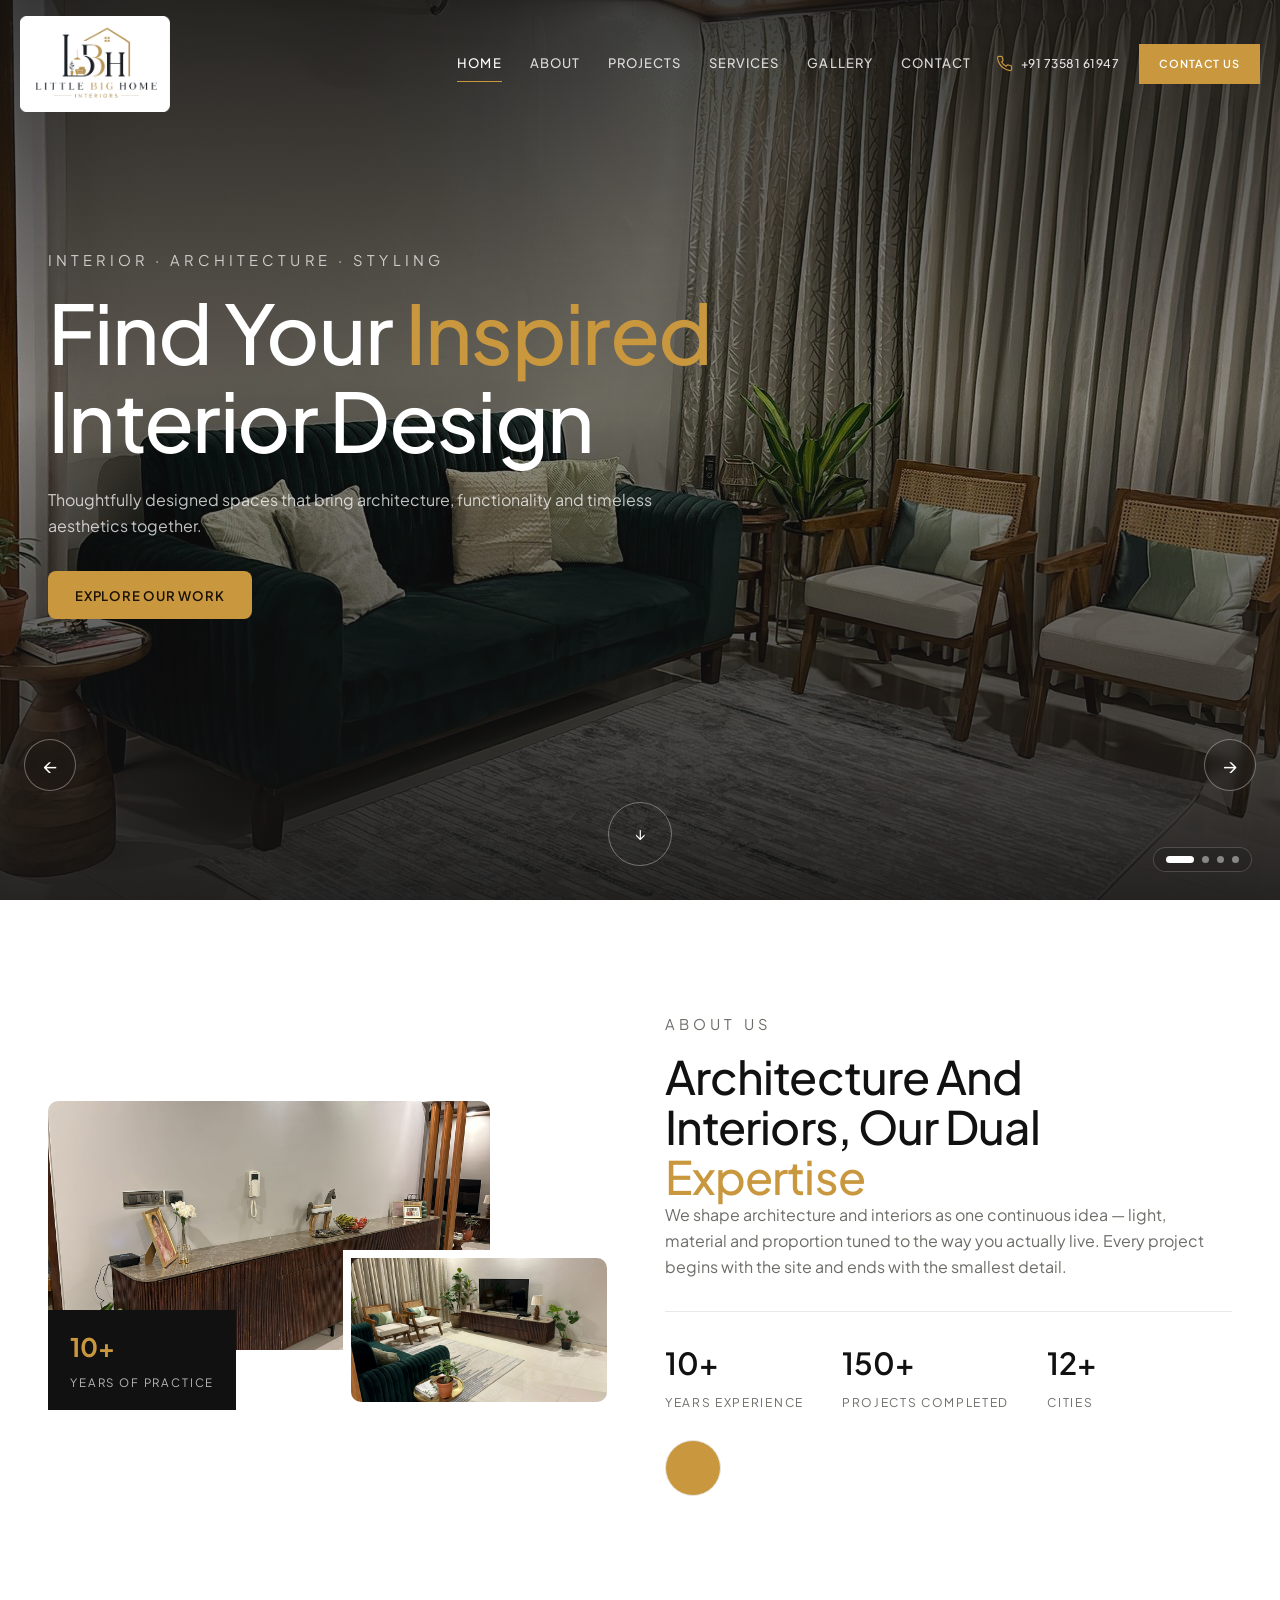
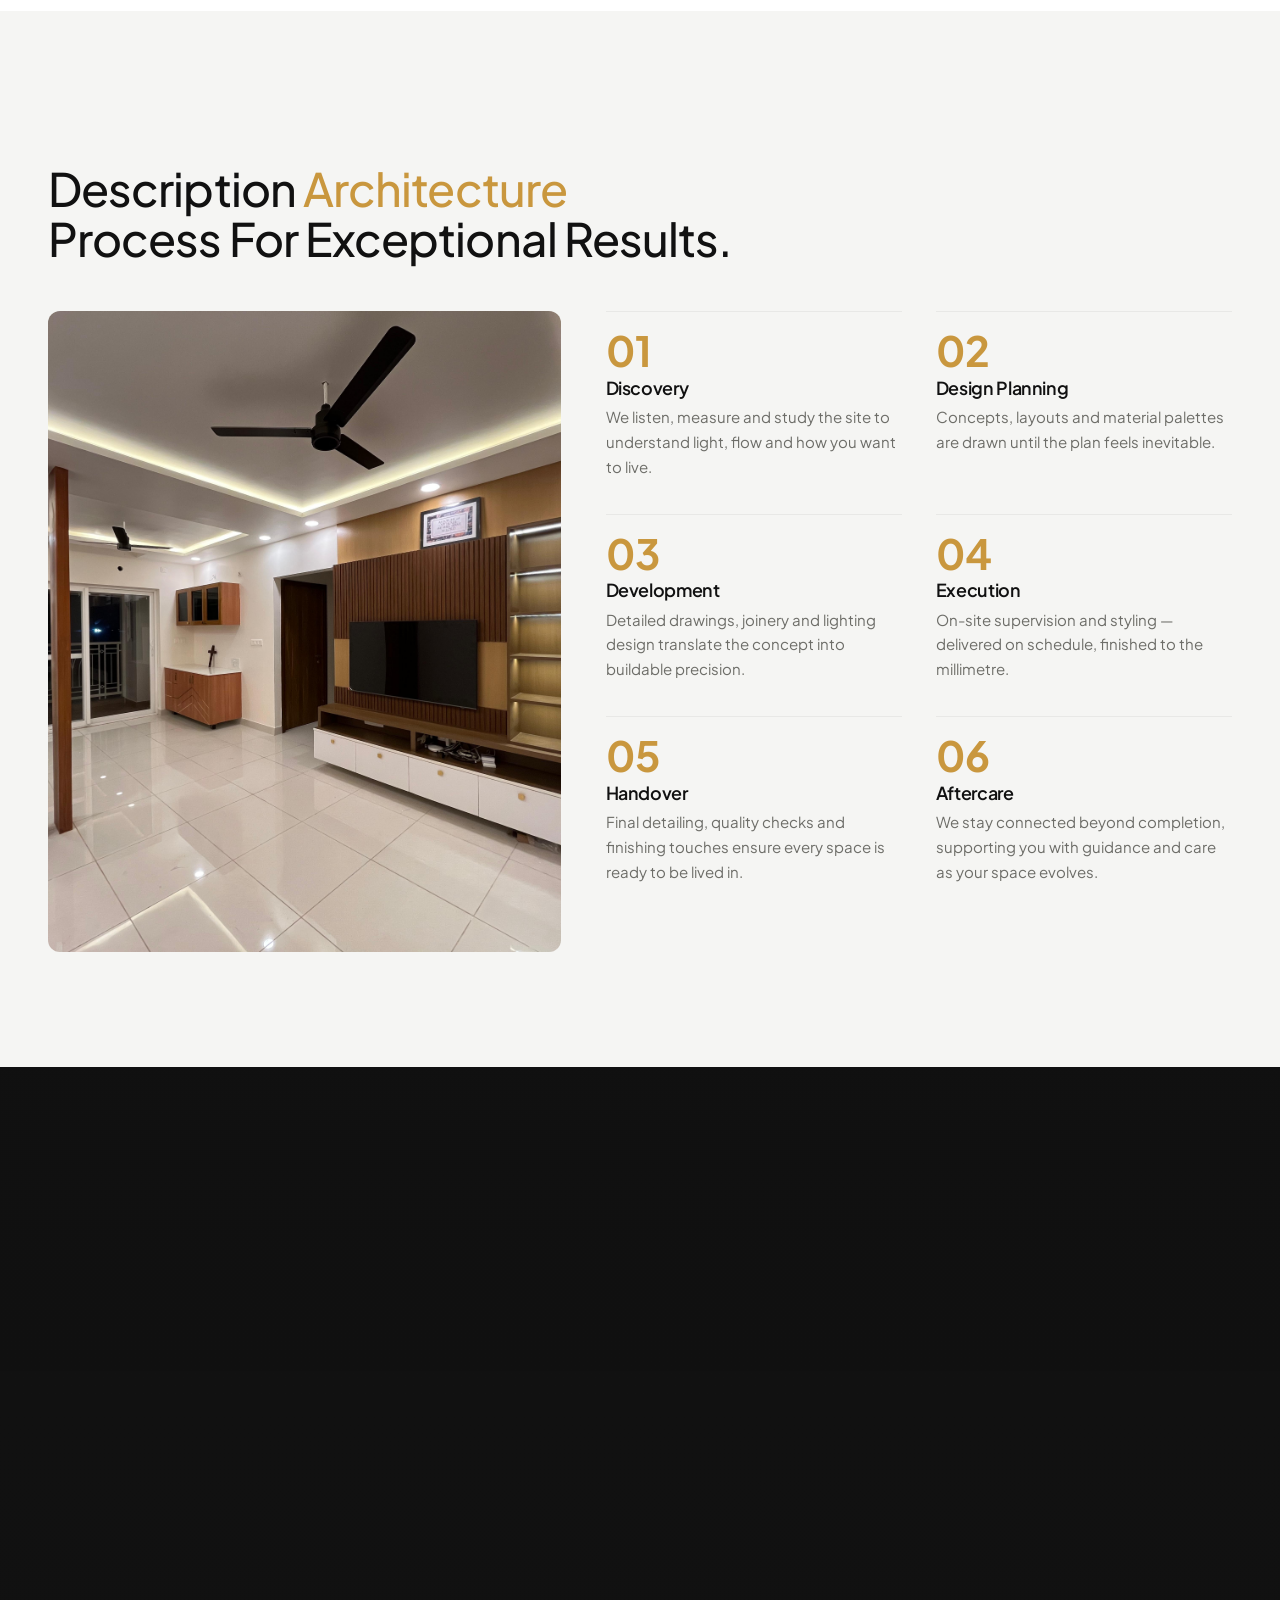
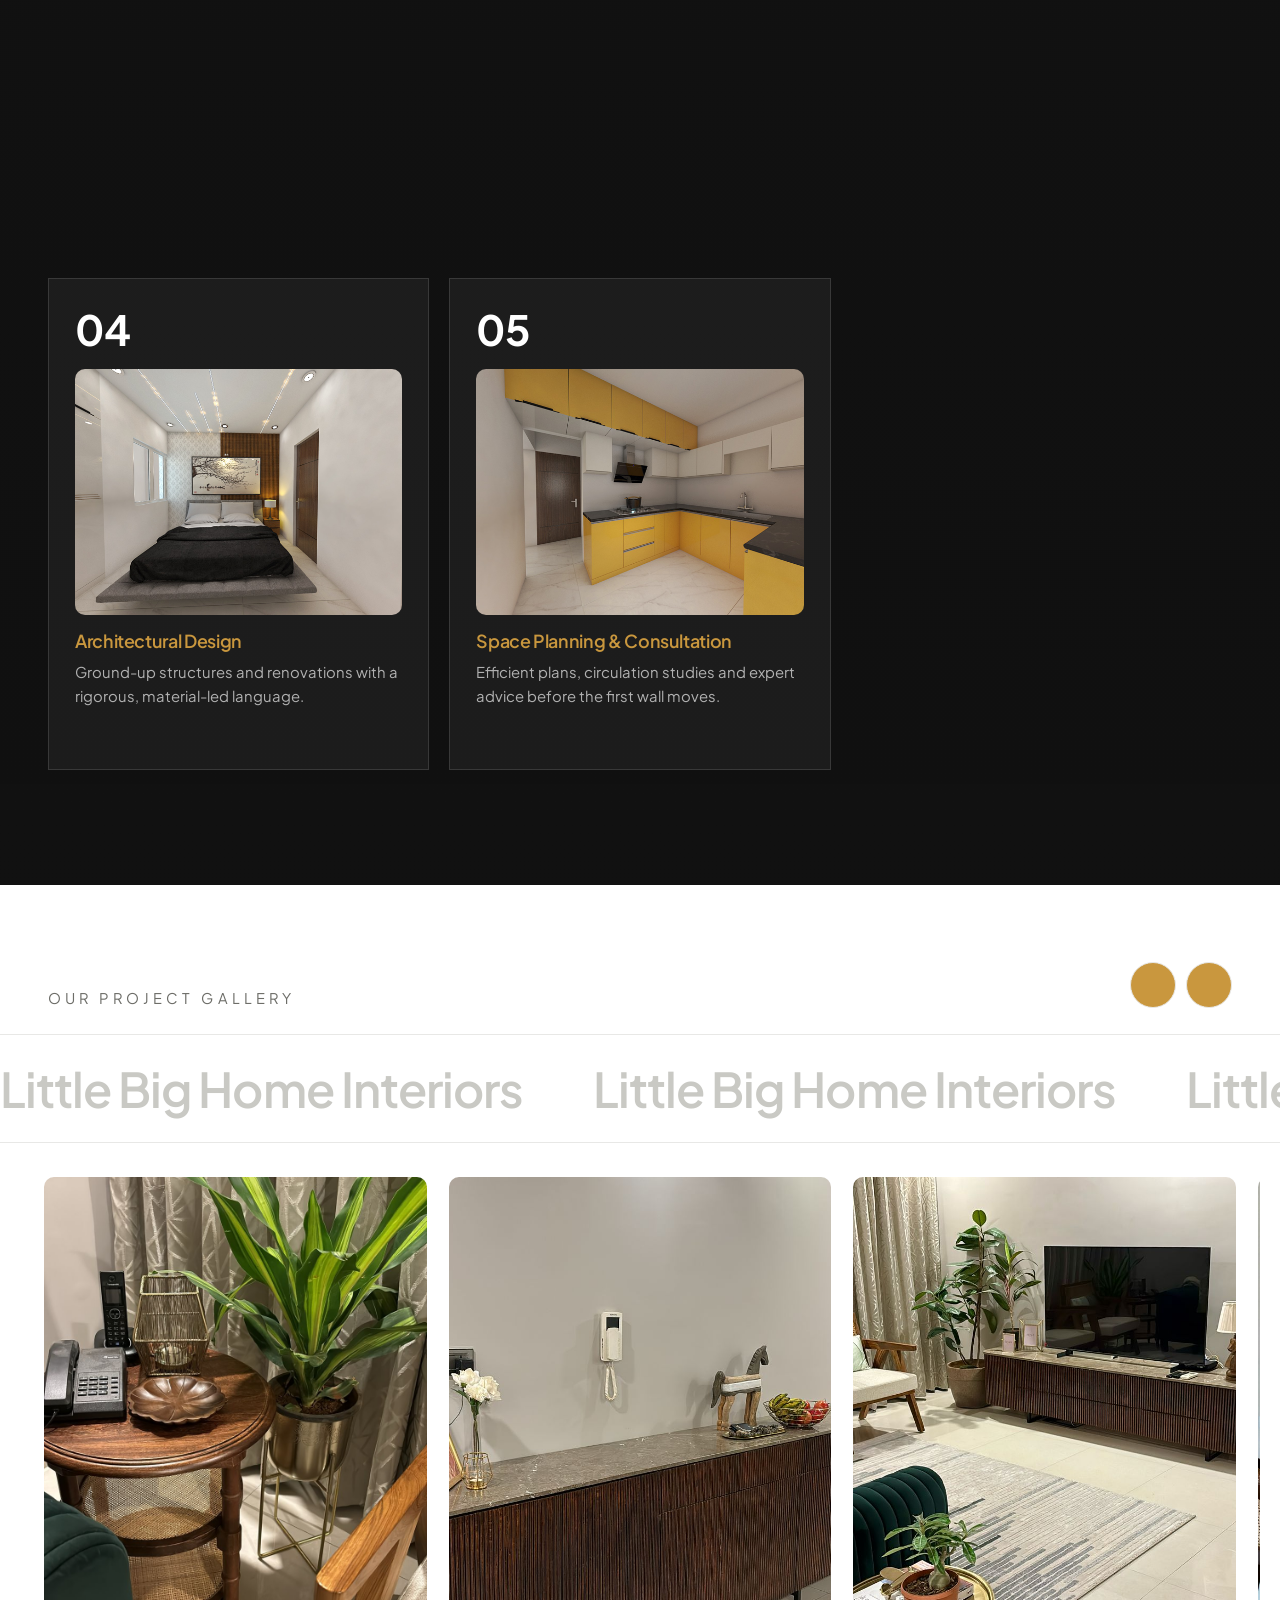
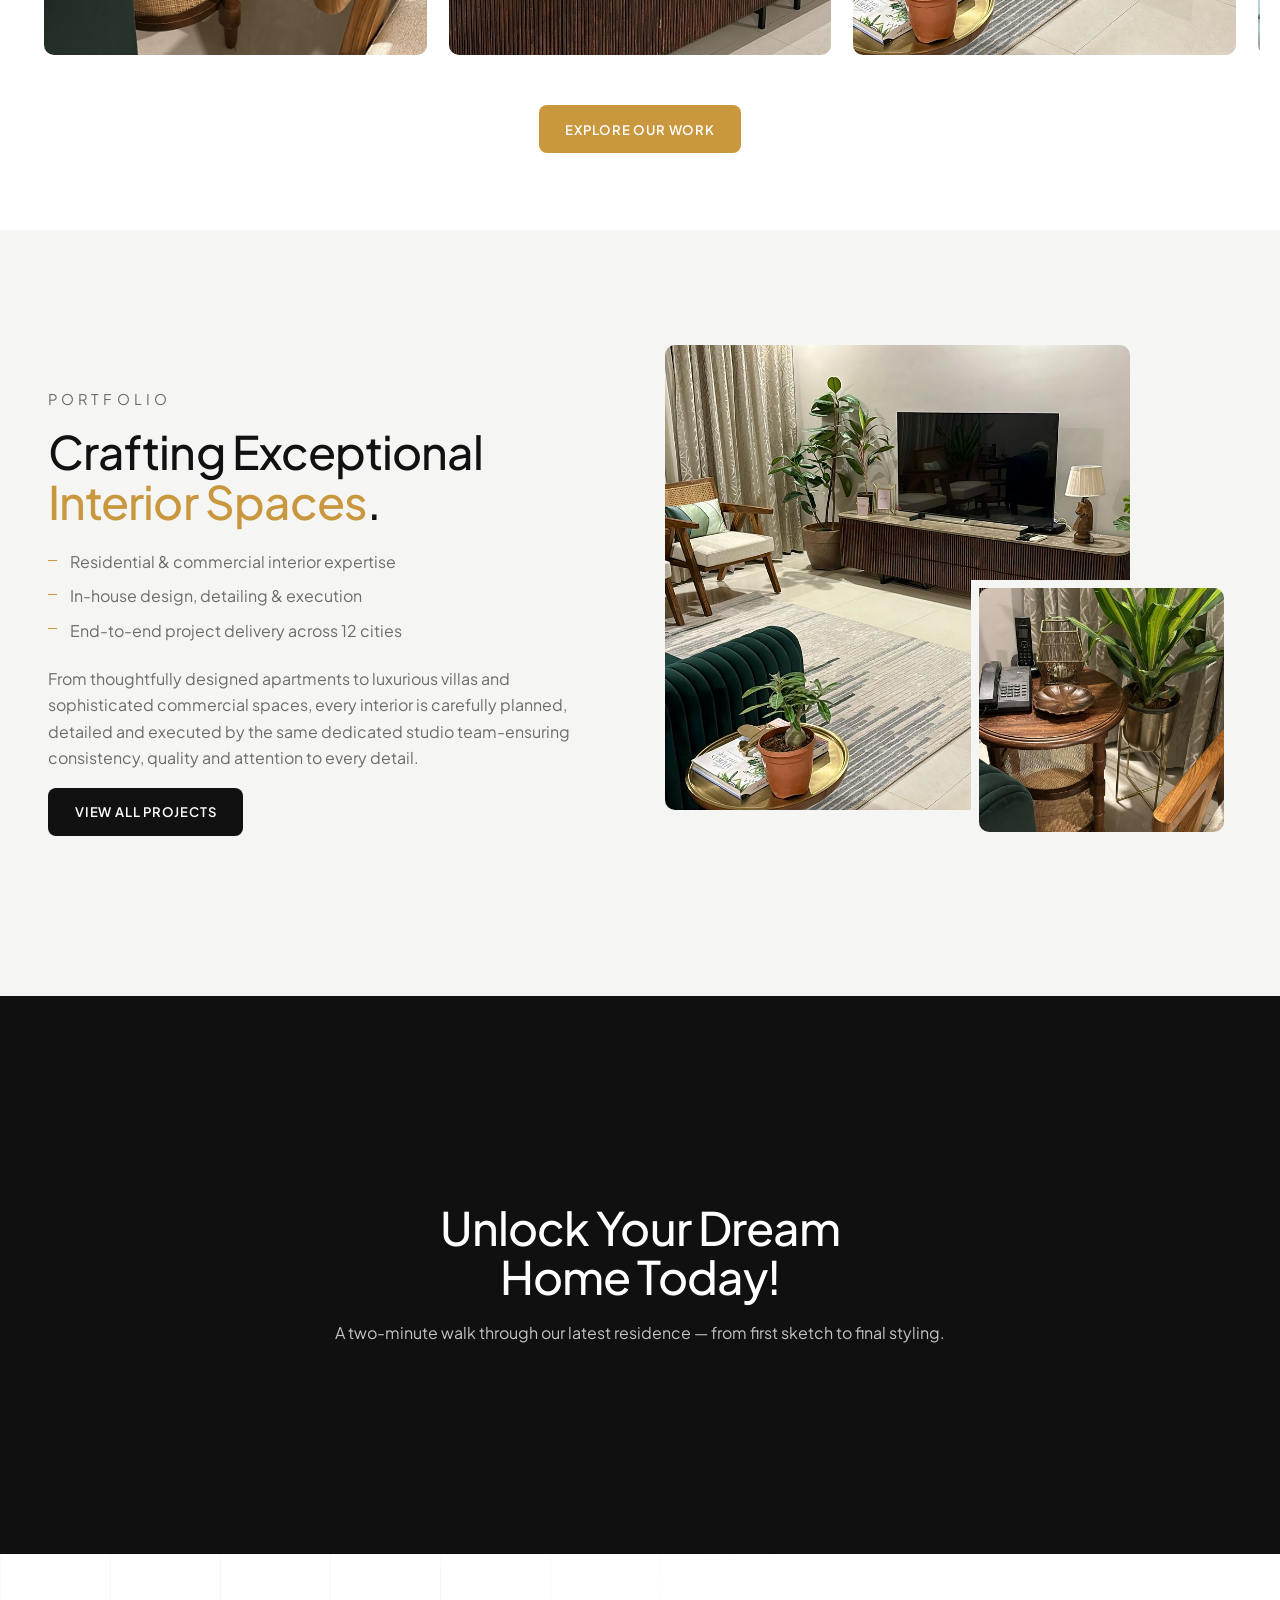
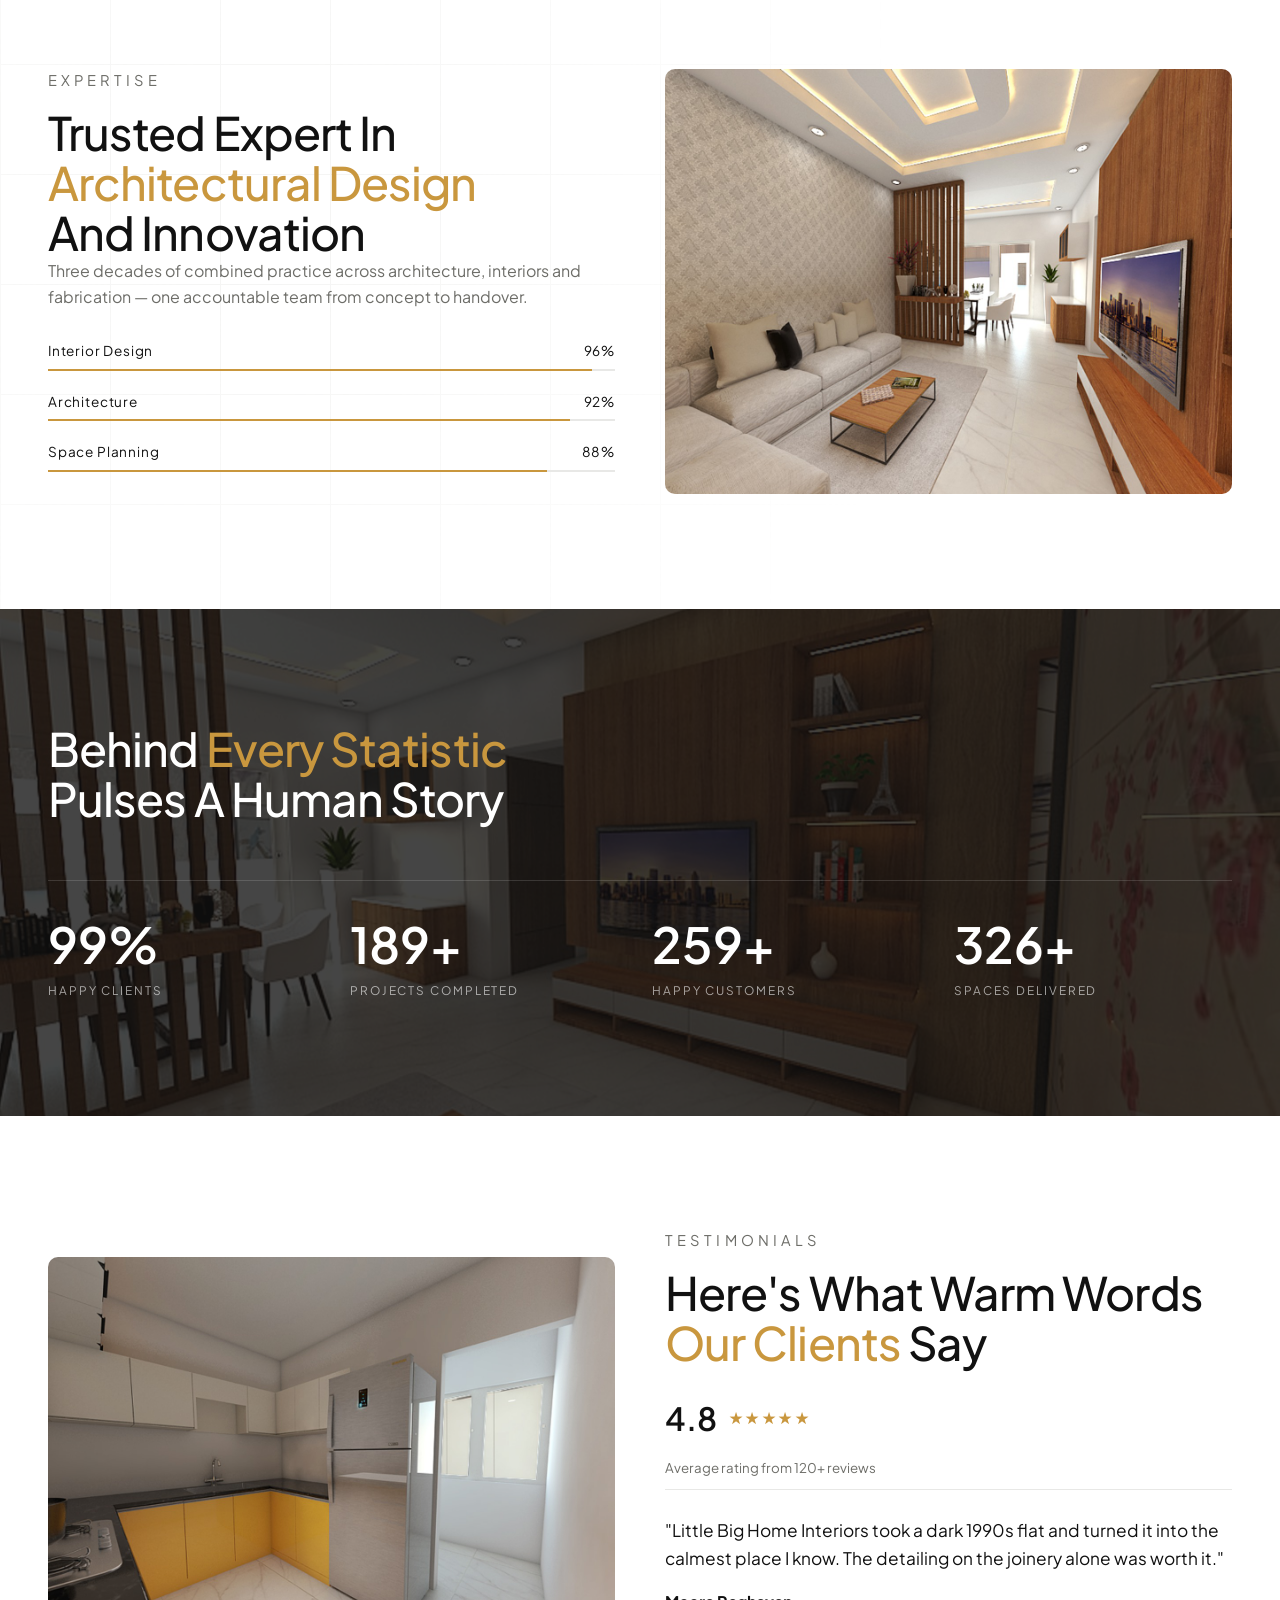
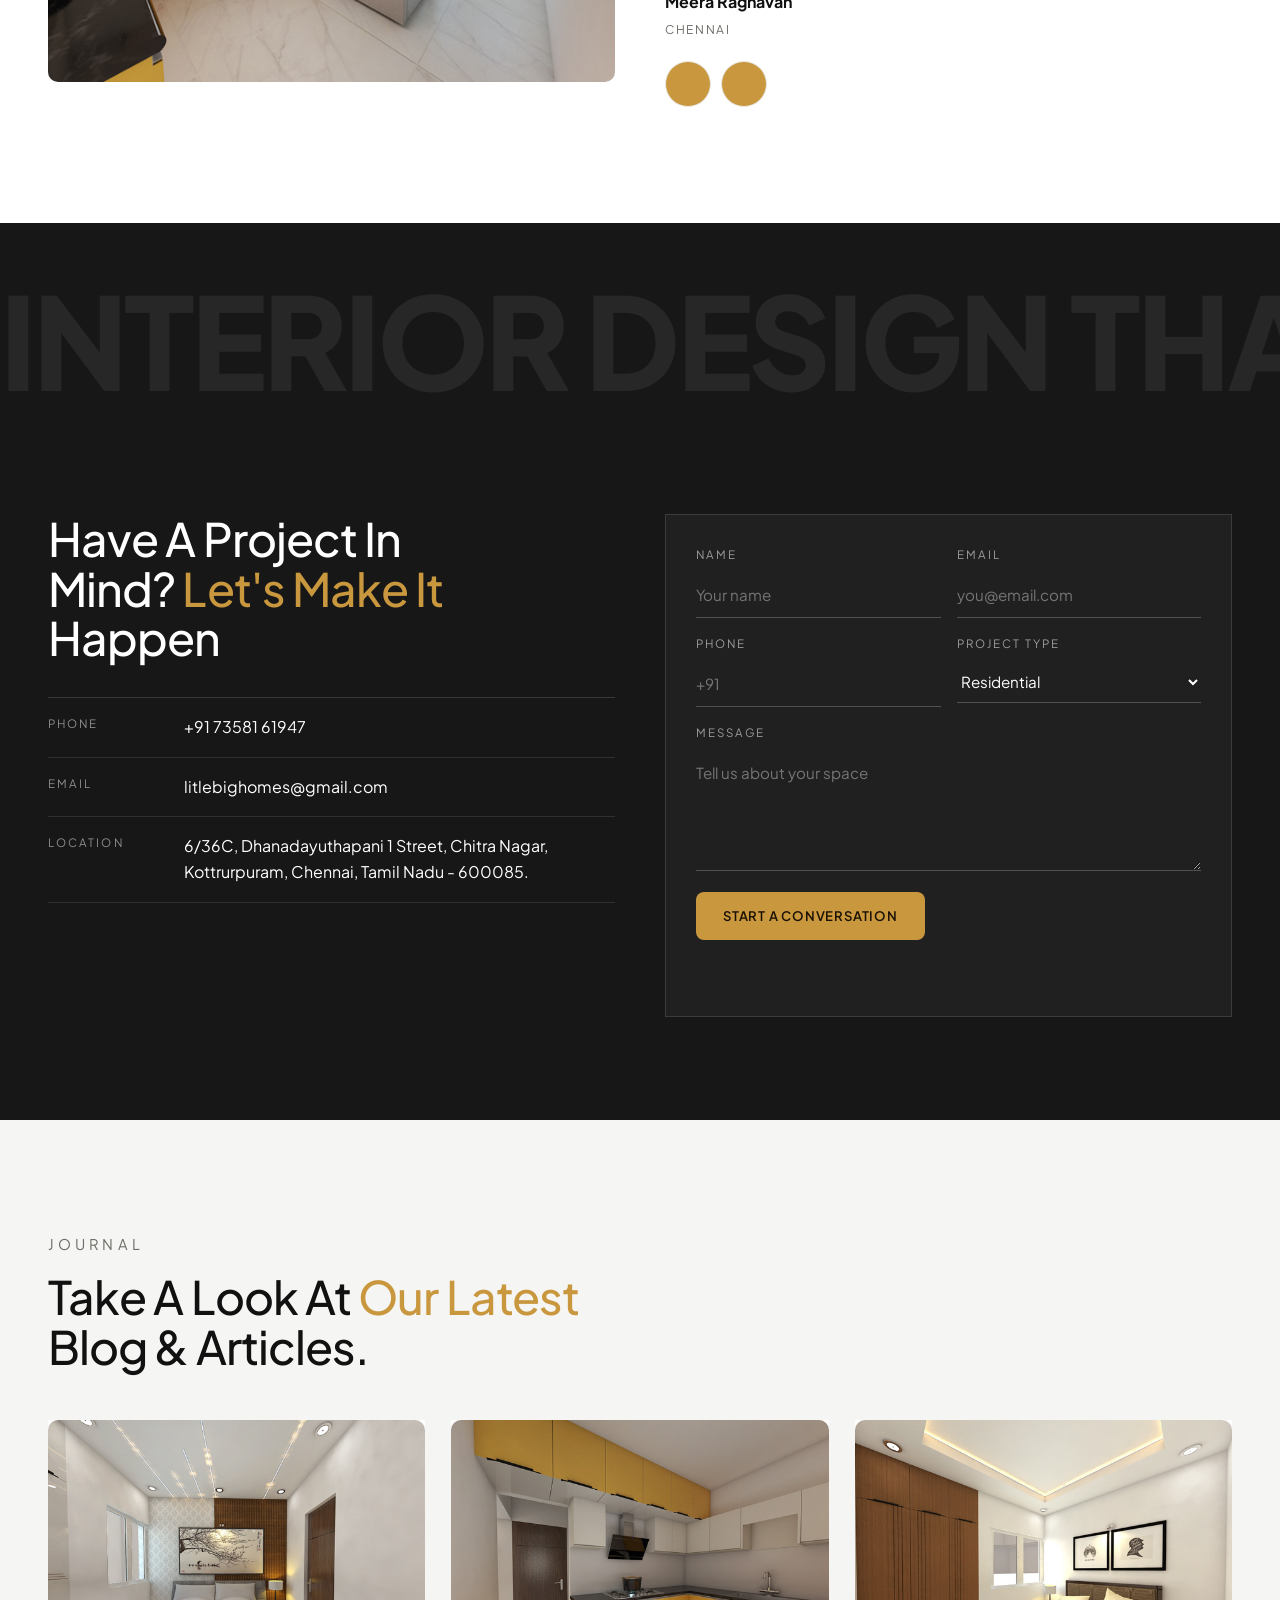
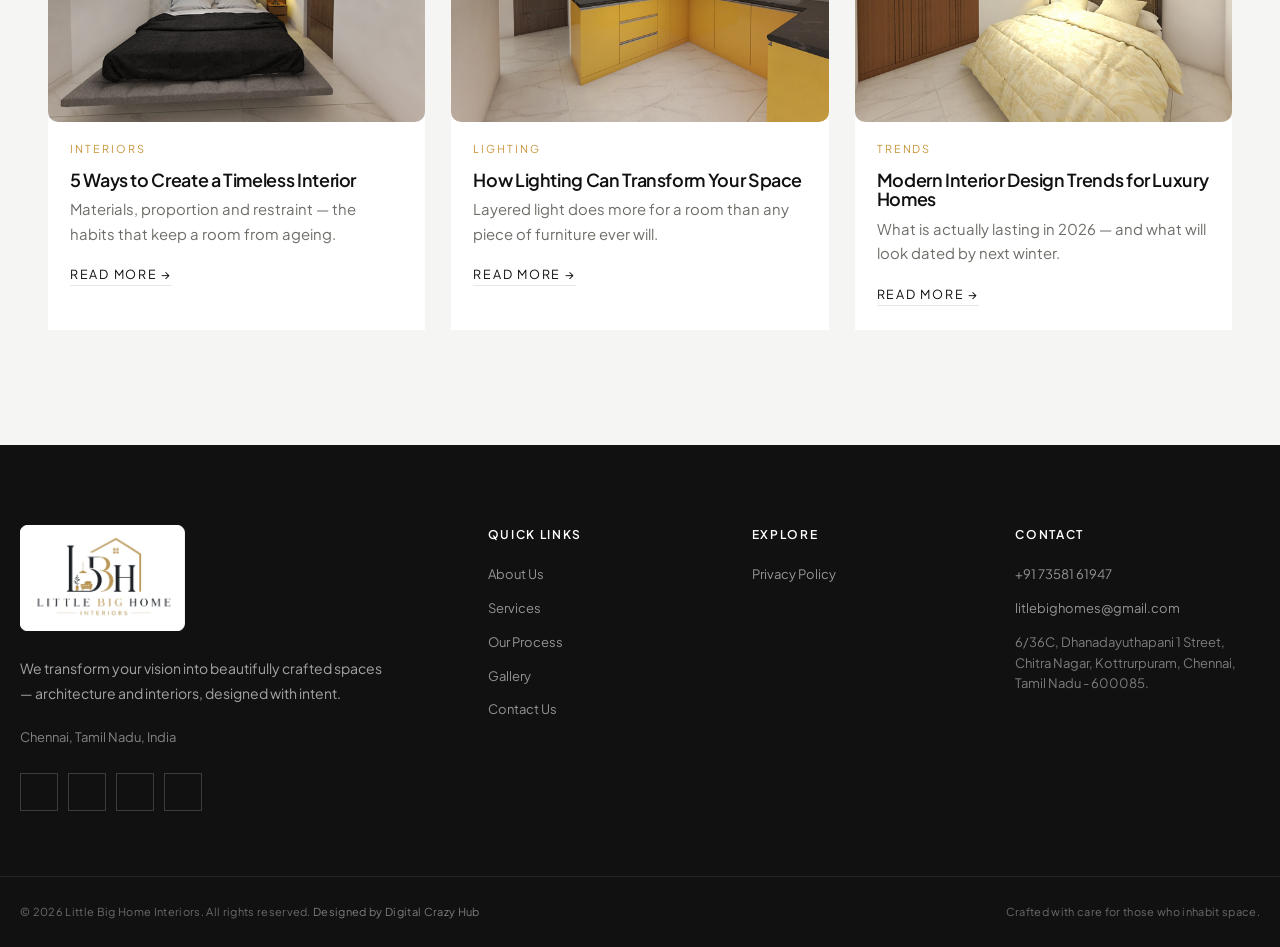
==== commit 5d65c67e: "update main css" ====
--- a/index.html
+++ b/index.html
@@ -172,8 +172,7 @@
 
         <div
                 class="hero-word"
-                aria-hidden="true"
-        >
+                aria-hidden="true">
             <i data-lucide="move-down"></i>
         </div>
 
@@ -185,8 +184,7 @@
         <button
                 type="button"
                 class="hero-carousel-prev"
-                aria-label="Previous slide"
-        >
+                aria-label="Previous slide">
             &#8592;
         </button>
 
@@ -433,9 +431,9 @@
                         </div> -->
                     </article>
                 </div>
-                <div class="gallery-btn">
-                    <a href="/page/gallery.html" class="gallery-next-btn">Explore Our Work</a>
-                </div>
+            </div>
+            <div class="gallery-btn">
+                <a href="/page/gallery.html" class="gallery-next-btn">Explore Our Work</a>
             </div>
         </section>
 
--- a/assets/css/main-css.css
+++ b/assets/css/main-css.css
@@ -1,5 +1,11 @@
 @import url('https://fonts.googleapis.com/css2?family=Manrope:wght@400;500;600;700;800&family=Plus+Jakarta+Sans:wght@400;500;600;700;800&display=swap');
-/* ========== ANTRA — Interior Design & Architecture ========== */
+
+/* =========================================================
+   LITTLE BIG HOME INTERIORS
+   MAIN CSS
+   Responsive: 320px → 4K
+========================================================= */
+
 :root {
     --ink: #111111;
     --ink-2: #171717;
@@ -7,11 +13,28 @@
     --white: #FFFFFF;
     --line: #E8E8E6;
     --gold: #C9973E;
+    --gold-dark: #B3842F;
     --muted: #6d6d68;
+
     --maxw: 1240px;
+
     --ease: cubic-bezier(.22, .61, .36, 1);
-    --font-family: "Plus Jakarta Sans", "Manrope", system-ui, -apple-system, BlinkMacSystemFont, "Segoe UI", Roboto, sans-serif;
-}
+
+    --font-family:
+        "Plus Jakarta Sans",
+        "Manrope",
+        system-ui,
+        -apple-system,
+        BlinkMacSystemFont,
+        "Segoe UI",
+        Roboto,
+        sans-serif;
+}
+
+
+/* =========================================================
+   RESET
+========================================================= */
 
 *,
 *::before,
@@ -29,28 +52,47 @@
     margin: 0;
     background: var(--white);
     color: var(--ink);
+    font-family: var(--font-family);
     font-size: 16px;
     line-height: 1.65;
     overflow-x: clip;
-    font-family: var(--font-family);
+}
+
+img,
+video {
+    display: block;
+    max-width: 100%;
 }
 
 img {
-    max-width: 100%;
-    display: block;
-    height: auto
+    height: auto;
+}
+
+video {
+    width: 100%;
 }
 
 a {
     color: inherit;
-    text-decoration: none
+    text-decoration: none;
+}
+
+button,
+input,
+select,
+textarea {
+    font: inherit;
+}
+
+button {
+    -webkit-tap-highlight-color: transparent;
 }
 
 ul,
 ol {
     margin: 0;
     padding: 0;
-    list-style: none
+    list-style: none;
 }
 
 h1,
@@ -60,150 +102,146 @@
     margin: 0;
     font-weight: 600;
     letter-spacing: -.02em;
-    line-height: 1.08
+    line-height: 1.08;
 }
 
 h1 {
     font-size: clamp(2.6rem, 6.4vw, 5.2rem);
-    font-weight: 500
+    font-weight: 500;
 }
 
 h2 {
     font-size: clamp(1.85rem, 3.6vw, 3.1rem);
-    font-weight: 500
+    font-weight: 500;
 }
 
 h3 {
-    font-size: 1.12rem
+    font-size: 1.12rem;
 }
 
 p {
-    margin: 0 0 1rem
+    margin: 0 0 1rem;
 }
 
 em {
+    color: var(--gold);
     font-style: normal;
-    color: var(--gold)
+}
+
+address {
+    font-style: normal;
 }
 
 :focus-visible {
     outline: 2px solid var(--gold);
-    outline-offset: 3px
-}
+    outline-offset: 3px;
+}
+
+
+/* =========================================================
+   CONTAINER
+========================================================= */
 
 .container {
     width: 100%;
     max-width: var(--maxw);
-    margin: 0 auto;
-    padding: 0 24px
+    margin-inline: auto;
+    padding-inline: 24px;
 }
 
 .section {
-    padding: clamp(70px, 9vw, 130px) 0
+    padding-block: clamp(70px, 9vw, 130px);
 }
 
 .section-tight {
-    padding: clamp(48px, 6vw, 80px) 0
-}
+    padding-block: clamp(48px, 6vw, 80px);
+}
+
+
+/* =========================================================
+   TYPOGRAPHY HELPERS
+========================================================= */
 
 .label {
+    margin-bottom: 18px;
+    color: var(--muted);
     font-size: .92rem;
     letter-spacing: .28em;
+    line-height: 1.3;
     text-transform: uppercase;
+}
+
+.label-light {
+    color: rgba(255, 255, 255, .72);
+}
+
+.light {
+    color: var(--white);
+}
+
+.muted {
     color: var(--muted);
-    margin-bottom: 18px
-}
-
-.label-light {
-    color: rgba(255, 255, 255, .72)
-}
-
-.light {
-    color: var(--white)
-}
-
-.muted {
-    color: var(--muted)
 }
 
 .lead {
+    max-width: 46ch;
     color: var(--muted);
-    max-width: 46ch
-}
-
-/* buttons */
+}
+
+
+/* =========================================================
+   BUTTONS
+========================================================= */
+
 .btn {
-    display: inline-flex;
-    align-items: center;
-    justify-content: center;
-    gap: .5rem;
-    min-height: 48px;
-    padding: 0 26px;
-    font-size: .85rem;
-    font-weight: 600;
-    letter-spacing: .06em;
-    text-transform: uppercase;
-    border: 1px solid transparent;
-    cursor: pointer;
-    background: var(--gold);
-}
-.gallery-btn {
-    width: 100%;
-    text-align: center;
-    padding: 50px 0 0 0;
-}
-
-.gallery-next-btn {
     display: inline-flex;
     align-items: center;
     justify-content: center;
     min-height: 48px;
     padding: 0 26px;
-    font-size: .85rem;
+    border: 1px solid transparent;
+    background: var(--gold);
+    color: #1a1206;
+    cursor: pointer;
+    font-size: .82rem;
     font-weight: 600;
     letter-spacing: .06em;
     text-transform: uppercase;
-    border: 1px solid transparent;
-    cursor: pointer;
-    background: var(--gold);
-    color: var(--white);
-    transition: 0.2s ease-in-out;
-    border-radius: 8px;
-}
-
-.gallery-next-btn:hover {
-    background: #b3842f;
-    transform: translateY(-4px);
-}
+    transition:
+        background .25s ease,
+        color .25s ease,
+        transform .25s ease;
+}
+
+.btn:hover {
+    transform: translateY(-2px);
+}
+
 .btn-gold {
     background: var(--gold);
-    color: #1a1206
+    color: #1a1206;
+    border-radius: 8px;
 }
 
 .btn-gold:hover {
-    background: #b3842f;
-    transform: translateY(-2px)
+    background: var(--gold-dark);
 }
 
 .btn-dark {
     background: var(--ink);
-    color: var(--white)
+    color: var(--white);
+    border-radius: 8px;
 }
 
 .btn-dark:hover {
     background: var(--gold);
-    color: #1a1206
-}
-
-.btn-outline {
-    border-color: rgba(255, 255, 255, .45);
-    color: #fff
-}
-
-.btn-outline:hover {
-    background: rgba(255, 255, 255, .12)
-}
-
+    color: #1a1206;
+}
+
+
+/* =========================================================
+   CIRCLE BUTTON
+========================================================= */
 
 .circle-btn {
     display: inline-flex;
@@ -211,103 +249,127 @@
     justify-content: center;
     width: 56px;
     height: 56px;
+    margin-top: 26px;
+    border: 1px solid var(--line);
     border-radius: 50%;
-    border: 1px solid var(--line);
-    font-size: 1.1rem;
-    margin-top: 26px;
     background: var(--gold);
+    transition:
+        transform .3s ease,
+        background .3s ease;
 }
 
 .circle-btn:hover {
-    background: var(--gold);
-    color: #ffffff;
-    transform: rotate(45deg)
-}
+    background: var(--gold-dark);
+    transform: rotate(45deg);
+}
+
+
+/* =========================================================
+   SLIDER ARROWS
+========================================================= */
 
 .arrow {
+    display: inline-flex;
+    align-items: center;
+    justify-content: center;
     width: 46px;
     height: 46px;
+    flex: 0 0 46px;
+    padding: 0;
+    border: 1px solid var(--line);
     border-radius: 50%;
-    border: 1px solid var(--line);
-    background: transparent;
+    background: var(--gold);
+    color: var(--ink);
     cursor: pointer;
-    font-size: 1rem;
-    color: inherit;
-    background: var(--gold);
+    transition:
+        background .25s ease,
+        color .25s ease,
+        transform .25s ease;
 }
 
 .arrow:hover {
     background: var(--ink);
-    color: #fff
+    color: #fff;
 }
 
 .slider-nav {
     display: flex;
-    gap: 10px
-}
-
-/* image hover */
+    gap: 10px;
+}
+
+
+/* =========================================================
+   IMAGE WRAPPER
+========================================================= */
+
 .image-wrap {
+    position: relative;
     overflow: hidden;
-    position: relative
 }
 
 .image-wrap img {
+    width: 100%;
+    border-radius: 10px;
     transition: transform 1s var(--ease);
-    width: 100%;
-    border-radius: 12px;
 }
 
 .image-wrap:hover img {
-    transform: scale(1.05)
-}
-
-/* ===== reveal ===== */
+    transform: scale(1.05);
+}
+
+
+/* =========================================================
+   REVEAL ANIMATIONS
+========================================================= */
+
 .reveal,
 .reveal-left,
 .reveal-right,
 .reveal-up,
 .reveal-scale {
     opacity: 0;
-    transition: opacity .9s var(--ease), transform .9s var(--ease)
+    transition:
+        opacity .9s var(--ease),
+        transform .9s var(--ease);
 }
 
 .reveal {
-    transform: translateY(40px)
+    transform: translateY(40px);
 }
 
 .reveal-up {
-    transform: translateY(56px)
+    transform: translateY(56px);
 }
 
 .reveal-left {
-    transform: translateX(-60px)
+    transform: translateX(-60px);
 }
 
 .reveal-right {
-    transform: translateX(60px)
+    transform: translateX(60px);
 }
 
 .reveal-scale {
-    transform: scale(.94)
+    transform: scale(.94);
 }
 
 .reveal.show,
 .reveal-up.show {
     opacity: 1;
-    transform: translateY(0)
+    transform: translateY(0);
 }
 
 .reveal-left.show,
 .reveal-right.show {
     opacity: 1;
-    transform: translateX(0)
+    transform: translateX(0);
 }
 
 .reveal-scale.show {
     opacity: 1;
-    transform: scale(1)
-}
+    transform: scale(1);
+}
+
 
 /* =========================================================
    HERO
@@ -325,9 +387,9 @@
 .hero-media {
     position: absolute;
     inset: 0;
+    z-index: 0;
     cursor: grab;
     user-select: none;
-    -webkit-user-select: none;
     touch-action: pan-y;
 }
 
@@ -339,23 +401,19 @@
     width: 100%;
     height: 100%;
     object-fit: cover;
-
     animation: slowzoom 22s ease-in-out infinite alternate;
-
-    will-change: transform, opacity;
-
-    transition: opacity .7s var(--ease);
-
+    display: block;
     user-select: none;
     -webkit-user-select: none;
     -webkit-user-drag: none;
-
-    display: block;
-}
-
+    transition: opacity .7s var(--ease);
+}
+
+.hero-media img.hero-carousel-transition {
+    opacity: 0;
+}
 
 @keyframes slowzoom {
-
     from {
         transform: scale(1);
     }
@@ -363,112 +421,74 @@
     to {
         transform: scale(1.09);
     }
-
-}
-
-
-/* =========================================================
-   HERO IMAGE FADE
-========================================================= */
-
-.hero-media img.hero-carousel-transition {
-    opacity: 0;
-}
-
-
-/* =========================================================
-   HERO OVERLAY
-========================================================= */
+}
 
 .hero-overlay {
     position: absolute;
     inset: 0;
-
+    z-index: 1;
+    pointer-events: none;
     background:
-            linear-gradient(
-                    180deg,
-                    rgba(17, 17, 17, .82),
-                    rgba(17, 17, 17, .45) 45%,
-                    rgba(17, 17, 17, .9)
-            );
-
-    pointer-events: none;
-}
-
-
-/* =========================================================
-   HERO CONTENT
-========================================================= */
+        linear-gradient(
+            180deg,
+            rgba(17, 17, 17, .82),
+            rgba(17, 17, 17, .45) 45%,
+            rgba(17, 17, 17, .90)
+        );
+}
 
 .hero-content {
     position: relative;
     z-index: 2;
-
     padding-top: 90px;
     padding-bottom: 120px;
 }
 
 .hero-content h1 {
+    max-width: 16ch;
     color: #fff;
-    max-width: 16ch;
 }
 
 .hero-sub {
+    max-width: 52ch;
+    margin-top: 22px;
     color: rgba(255, 255, 255, .75);
-
-    max-width: 52ch;
-
-    margin-top: 22px;
 }
 
 .hero-actions {
     display: flex;
     flex-wrap: wrap;
-
     gap: 14px;
-
     margin-top: 32px;
 }
 
 
 /* =========================================================
-   HERO SCROLL BUTTON
+   HERO SCROLL DOT
 ========================================================= */
 
 .scroll-dot {
     position: absolute;
-
     left: 50%;
     bottom: 34px;
-
-    transform: translateX(-50%);
-
     z-index: 3;
-
+    display: grid;
+    place-items: center;
     width: 64px;
     height: 64px;
-
-    display: grid;
-    place-items: center;
-
+    transform: translateX(-50%);
     color: #fff;
 }
 
 .scroll-dot-ring {
     position: absolute;
-
     inset: 0;
-
     border: 1px solid rgba(255, 255, 255, .35);
-
     border-radius: 50%;
-
     animation: pulse 2.6s infinite;
 }
 
-
 @keyframes pulse {
-
     0% {
         transform: scale(1);
         opacity: .9;
@@ -482,268 +502,137 @@
     100% {
         opacity: 0;
     }
-
-}
-
-
-/* =========================================================
-   HERO BACKGROUND WORD
+}
+
+
+/* =========================================================
+   HERO WORD
 ========================================================= */
 
 .hero-word {
     position: absolute;
-
     left: 0;
     right: 0;
-
     bottom: -2vw;
-
+    z-index: 1;
+    pointer-events: none;
+    color: rgba(255, 255, 255, .07);
+    font-size: 14vw;
+    font-weight: 800;
+    letter-spacing: .02em;
+    line-height: 1;
     text-align: center;
-
-    font-size: 14vw;
-
-    font-weight: 800;
-
-    letter-spacing: .02em;
-
-    color: rgba(255, 255, 255, .07);
-
-    pointer-events: none;
-
-    line-height: 1;
-
-    z-index: 1;
-}
-
-
-/* =========================================================
-   HERO CAROUSEL PREVIOUS / NEXT
+}
+
+
+/* =========================================================
+   HERO CAROUSEL CONTROLS
 ========================================================= */
 
 .hero-carousel-prev,
 .hero-carousel-next {
-
     position: absolute;
-
-    top: 50%;
-
-    transform: translateY(-50%);
-
+    top: 85%;
     z-index: 5;
-
+    display: grid;
+    place-items: center;
     width: 52px;
     height: 52px;
-
-    display: grid;
-    place-items: center;
-
     padding: 0;
-
     border: 1px solid rgba(255, 255, 255, .35);
-
     border-radius: 50%;
-
     background: rgba(17, 17, 17, .18);
-
     backdrop-filter: blur(6px);
     -webkit-backdrop-filter: blur(6px);
-
     color: #fff;
-
     cursor: pointer;
-
     font-size: 20px;
-
     line-height: 1;
-
-    user-select: none;
-
+    transform: translateY(-50%);
     transition:
-            background .3s ease,
-            border-color .3s ease,
-            transform .3s ease;
-}
-
+        background .3s ease,
+        border-color .3s ease,
+        transform .3s ease;
+}
 
 .hero-carousel-prev {
-    left: 19%;
-    top: 75%;
-}
-
+    left: 24px;
+}
 
 .hero-carousel-next {
-    right: 74%;
-    top: 75%;
-}
-
+    right: 24px;
+}
 
 .hero-carousel-prev:hover,
 .hero-carousel-next:hover {
-
+    border-color: rgba(255, 255, 255, .65);
     background: rgba(17, 17, 17, .5);
-
-    border-color: rgba(255, 255, 255, .65);
-
     transform: translateY(-50%) scale(1.06);
 }
 
 
 /* =========================================================
-   HERO CAROUSEL DOTS
+   HERO DOTS
 ========================================================= */
 
 .hero-carousel-dots {
-
     position: absolute;
-
     right: 28px;
     bottom: 28px;
-
     z-index: 5;
-
     display: flex;
-
     align-items: center;
-
     gap: 8px;
-
     padding: 8px 12px;
-
     border: 1px solid rgba(255, 255, 255, .18);
-
     border-radius: 30px;
-
     background: rgba(17, 17, 17, .18);
-
     backdrop-filter: blur(6px);
     -webkit-backdrop-filter: blur(6px);
 }
 
-
 .hero-carousel-dot {
-
     width: 7px;
     height: 7px;
-
     padding: 0;
-
     border: 0;
-
     border-radius: 50%;
-
     background: rgba(255, 255, 255, .45);
-
     cursor: pointer;
-
     transition:
-            width .35s var(--ease),
-            background .35s var(--ease),
-            transform .35s var(--ease);
-}
-
-
-.hero-carousel-dot:hover {
-
-    background: rgba(255, 255, 255, .8);
-
-}
-
+        width .35s var(--ease),
+        background .35s var(--ease);
+}
 
 .hero-carousel-dot.active {
-
     width: 28px;
-
     border-radius: 20px;
-
     background: #fff;
 }
 
 
 /* =========================================================
-   HERO RESPONSIVE
-========================================================= */
-
-@media (max-width: 768px) {
-
-    .hero-carousel-prev,
-    .hero-carousel-next {
-
-        width: 44px;
-        height: 44px;
-
-        font-size: 17px;
-
-    }
-
-
-    .hero-carousel-prev {
-        left: 14px;
-    }
-
-
-    .hero-carousel-next {
-        right: 14px;
-    }
-
-
-    .hero-carousel-dots {
-
-        right: 50%;
-
-        bottom: 18px;
-
-        transform: translateX(50%);
-
-    }
-
-}
-
-
-@media (max-width: 480px) {
-
-    .hero-carousel-prev,
-    .hero-carousel-next {
-
-        width: 40px;
-        height: 40px;
-
-        font-size: 16px;
-
-    }
-
-
-    .hero-carousel-prev {
-        left: 5%;
-        top: 70%;
-    }
-
-
-    .hero-carousel-next {
-        right: 70%;
-        top: 70.1%;
-    }
-
-}
-
-/* ===== ABOUT ===== */
+   ABOUT
+========================================================= */
+
 .about {
-    background: var(--white)
+    background: var(--white);
 }
 
 .about-grid {
     display: grid;
     grid-template-columns: 1fr 1fr;
     gap: 70px;
-    align-items: center
+    align-items: center;
 }
 
 .about-media {
     position: relative;
-    padding-bottom: 60px
+    padding-bottom: 60px;
 }
 
 .about-img-a {
-    width: 78%
+    width: 78%;
 }
 
 .about-img-b {
@@ -751,29 +640,29 @@
     right: 0;
     bottom: 0;
     width: 48%;
-    border: 8px solid #fff
+    border: 8px solid #fff;
 }
 
 .about-badge {
     position: absolute;
     left: 0;
     bottom: 0;
+    padding: 16px 22px;
     background: var(--ink);
     color: #fff;
-    padding: 16px 22px
 }
 
 .about-badge strong {
     display: block;
+    color: var(--gold);
     font-size: 1.6rem;
-    color: var(--gold)
 }
 
 .about-badge span {
+    color: rgba(255, 255, 255, .7);
     font-size: .72rem;
     letter-spacing: .16em;
     text-transform: uppercase;
-    color: rgba(255, 255, 255, .7)
 }
 
 .about-stats {
@@ -782,230 +671,186 @@
     flex-wrap: wrap;
     margin-top: 30px;
     padding-top: 26px;
-    border-top: 1px solid var(--line)
+    border-top: 1px solid var(--line);
+}
+
+.about-stats li {
+    min-width: 90px;
 }
 
 .about-stats strong {
     display: block;
     font-size: 1.9rem;
-    font-weight: 600
+    font-weight: 600;
 }
 
 .about-stats span {
+    color: var(--muted);
     font-size: .75rem;
     letter-spacing: .14em;
     text-transform: uppercase;
-    color: var(--muted)
-}
-
-.gallery-btn{
-
-}
-
-/* ===== PROJECTS ===== */
-.projects {
-    background: var(--white)
-}
-
-.projects-head {
-    display: flex;
-    align-items: flex-end;
-    justify-content: space-between;
-    margin-bottom: 26px
-}
-
-.projects-head .label {
-    margin: 0
-}
-
-.marquee {
-    overflow: hidden;
-    border-block: 1px solid var(--line);
-    padding: 14px 0;
-    margin-bottom: 34px
-}
-
-.marquee-track {
-    display: flex;
-    gap: 70px;
-    width: max-content;
-    animation: marquee 26s linear infinite
-}
-
-.marquee-track span {
-    font-size: clamp(1.6rem, 4vw, 3rem);
-    font-weight: 600;
-    letter-spacing: -.02em;
-    color: #c9c9c4
-}
-
-@keyframes marquee {
-    to {
-        transform: translateX(-50%)
-    }
-}
-
-.proj-viewport {
-    overflow: hidden;
-    max-width: var(--maxw);
-    margin: 0 auto;
-    padding: 0 24px
-}
-
-.proj-track {
-    display: flex;
-    gap: 22px;
-    transition: transform .7s var(--ease);
-    will-change: transform
-}
-
-.proj-card {
-    flex: 0 0 calc((100% - 44px)/3);
-    background: #fff;
-    transition: transform .5s var(--ease)
-}
-
-.proj-card .image-wrap {
-    aspect-ratio: 4/5
-}
-
-.proj-card img {
-    height: 100%;
-    object-fit: cover
-}
-
-.proj-card:hover {
-    transform: translateY(-8px)
-}
-
-
-/* ===== PROCESS ===== */
+}
+
+
+/* =========================================================
+   PROCESS
+========================================================= */
+
 .process {
-    background: var(--bone)
+    background: var(--bone);
 }
 
 .process-grid {
     display: grid;
     grid-template-columns: .9fr 1.1fr;
     gap: 60px;
+    align-items: start;
     margin-top: 48px;
-    align-items: start
 }
 
 .process-img {
-    aspect-ratio: 4/5
+    aspect-ratio: 4 / 5;
 }
 
 .process-img img {
+    width: 100%;
     height: 100%;
+    border-radius: 12px;
     object-fit: cover;
-    border-radius: 12px;
 }
 
 .steps {
     display: grid;
     grid-template-columns: 1fr 1fr;
-    gap: 34px
+    gap: 34px;
 }
 
 .steps li {
+    padding-top: 18px;
     border-top: 1px solid var(--line);
-    padding-top: 18px
 }
 
 .steps .num {
+    display: block;
+    color: var(--gold);
     font-size: 2.6rem;
     font-weight: 700;
-    color: var(--gold);
-    display: block;
-    line-height: 1
+    line-height: 1;
 }
 
 .steps h3 {
-    margin: 6px 0 8px
+    margin: 6px 0 8px;
 }
 
 .steps p {
+    margin: 0;
     color: var(--muted);
     font-size: .94rem;
-    margin: 0
-}
-
-/* ===== SERVICES ===== */
+    line-height: 1.65;
+}
+
+
+/* =========================================================
+   SERVICES
+========================================================= */
+
 .services {
     position: relative;
     overflow: hidden;
-    padding: clamp(80px, 9vw, 140px) 0;
-    background: var(--ink)
+    padding-block: clamp(80px, 9vw, 140px);
+    background: var(--ink);
 }
 
 .services-media {
     position: absolute;
-    inset: -8% 0
+    inset: -8% 0;
 }
 
 .services-media img {
     width: 100%;
     height: 100%;
-    object-fit: cover
+    object-fit: cover;
 }
 
 .services-overlay {
     position: absolute;
     inset: 0;
-    background: linear-gradient(180deg, rgba(17, 17, 17, .9), rgba(17, 17, 17, .82))
+    background:
+        linear-gradient(
+            180deg,
+            rgba(17, 17, 17, .90),
+            rgba(17, 17, 17, .82)
+        );
 }
 
 .services-content {
     position: relative;
-    z-index: 2
+    z-index: 2;
 }
 
 .svc-grid {
     display: grid;
     grid-template-columns: repeat(3, 1fr);
     gap: 20px;
-    margin-top: 48px
-}
-.service-card-image img{
+    margin-top: 48px;
+}
+
+.svc-card {
+    position: relative;
+    min-width: 0;
+    padding: 30px 26px 60px;
+    border: 1px solid rgba(255, 255, 255, .12);
+    background: rgba(255, 255, 255, .05);
+    color: #fff;
+    transition:
+        transform .45s var(--ease),
+        background .45s var(--ease),
+        border-color .45s var(--ease);
+}
+
+.svc-card:hover {
+    border-color: rgba(201, 151, 62, .5);
+    background: rgba(201, 151, 62, .14);
+    transform: translateY(-10px);
+}
+
+.svc-card .num {
+    display: block;
+    color: #fff;
+    font-size: 2.6rem;
+    font-weight: 700;
+    line-height: 1;
+}
+
+.service-card-image {
+    width: 100%;
+    aspect-ratio: 4 / 3;
+    margin-top: 18px;
+    overflow: hidden;
+    border-radius: 10px;
+}
+
+.service-card-image img {
     width: 100%;
     height: 100%;
-    overflow: hidden;
-    margin-top: 10px;
-    border-radius: 12px;
-}
-.svc-card {
-    position: relative;
-    padding: 30px 26px 60px;
-    background: rgba(255, 255, 255, .05);
-    border: 1px solid rgba(255, 255, 255, .12);
-    color: #fff;
-    transition: transform .45s var(--ease), background .45s var(--ease), border-color .45s var(--ease)
-}
-
-.svc-card:hover {
-    transform: translateY(-10px);
-    background: rgba(201, 151, 62, .14);
-    border-color: rgba(201, 151, 62, .5);
-}
-
-.svc-card .num {
-    font-size: 2.6rem;
-    font-weight: 700;
-    color: var(--white);
-    display: block;
-    line-height: 1;
+    margin: 0;
+    object-fit: cover;
+    transition: transform .8s var(--ease);
+}
+
+.svc-card:hover .service-card-image img {
+    transform: scale(1.05);
 }
 
 .svc-card h3 {
-    margin: 14px 0 10px;
+    margin: 16px 0 10px;
     color: var(--gold);
 }
 
 .svc-card p {
+    margin: 0;
     color: rgba(255, 255, 255, .66);
     font-size: .93rem;
-    margin: 0
 }
 
 .svc-arrow {
@@ -1014,34 +859,150 @@
     bottom: 24px;
     color: var(--gold);
     font-size: 1.2rem;
-    transition: transform .45s var(--ease)
+    transition: transform .45s var(--ease);
 }
 
 .svc-card:hover .svc-arrow {
-    transform: translate(6px, -6px)
-}
-
-/* ===== PORTFOLIO ===== */
+    transform: translate(6px, -6px);
+}
+
+
+/* =========================================================
+   PROJECTS
+========================================================= */
+
+.projects {
+    background: var(--white);
+}
+
+.projects-head {
+    display: flex;
+    align-items: flex-end;
+    justify-content: space-between;
+    margin-bottom: 26px;
+}
+
+.projects-head .label {
+    margin: 0;
+}
+
+.marquee {
+    margin-bottom: 34px;
+    padding-block: 14px;
+    overflow: hidden;
+    border-block: 1px solid var(--line);
+}
+
+.marquee-track {
+    display: flex;
+    gap: 70px;
+    width: max-content;
+    animation: marquee 26s linear infinite;
+}
+
+.marquee-track span {
+    color: #c9c9c4;
+    font-size: clamp(1.6rem, 4vw, 3rem);
+    font-weight: 600;
+    letter-spacing: -.02em;
+    white-space: nowrap;
+}
+
+@keyframes marquee {
+    to {
+        transform: translateX(-50%);
+    }
+}
+
+.proj-viewport {
+    max-width: var(--maxw);
+    margin: 0 auto;
+    padding-inline: 24px;
+    overflow: hidden;
+}
+
+.proj-track {
+    display: flex;
+    gap: 22px;
+    transition: transform .7s var(--ease);
+    will-change: transform;
+}
+
+.proj-card {
+    flex: 0 0 calc((100% - 44px) / 3);
+    min-width: 0;
+    background: #fff;
+    transition: transform .5s var(--ease);
+}
+
+.proj-card .image-wrap {
+    aspect-ratio: 4 / 5;
+}
+
+.proj-card img {
+    width: 100%;
+    height: 100%;
+    object-fit: cover;
+}
+
+.proj-card:hover {
+    transform: translateY(-8px);
+}
+
+.gallery-btn {
+    width: 100%;
+    padding-top: 50px;
+    text-align: center;
+}
+
+.gallery-next-btn {
+    display: inline-flex;
+    align-items: center;
+    justify-content: center;
+    min-height: 48px;
+    padding-inline: 26px;
+    border-radius: 8px;
+    background: var(--gold);
+    color: #fff;
+    font-size: .82rem;
+    font-weight: 600;
+    letter-spacing: .06em;
+    text-transform: uppercase;
+    transition:
+        background .2s ease,
+        transform .2s ease;
+}
+
+.gallery-next-btn:hover {
+    background: var(--gold-dark);
+    transform: translateY(-3px);
+}
+
+
+/* =========================================================
+   PORTFOLIO
+========================================================= */
+
 .portfolio {
-    background: var(--bone)
+    background: var(--bone);
 }
 
 .portfolio-grid {
     display: grid;
     grid-template-columns: 1fr 1fr;
     gap: 70px;
-    align-items: center
+    align-items: center;
 }
 
 .ticks {
-    margin: 22px 0
+    margin: 22px 0;
 }
 
 .ticks li {
+    position: relative;
+    margin-bottom: 8px;
     padding-left: 22px;
-    position: relative;
     color: var(--muted);
-    margin-bottom: 8px
 }
 
 .ticks li::before {
@@ -1051,22 +1012,23 @@
     top: .68em;
     width: 9px;
     height: 1px;
-    background: var(--gold)
+    background: var(--gold);
 }
 
 .portfolio-media {
     position: relative;
-    padding-bottom: 70px
+    padding-bottom: 70px;
 }
 
 .pf-a {
     width: 82%;
-    aspect-ratio: 1/1
+    aspect-ratio: 1 / 1;
 }
 
 .pf-a img {
+    width: 100%;
     height: 100%;
-    object-fit: cover
+    object-fit: cover;
 }
 
 .pf-b {
@@ -1074,52 +1036,56 @@
     right: 0;
     bottom: 40px;
     width: 46%;
-    aspect-ratio: 1/1;
-    border: 8px solid var(--bone)
+    aspect-ratio: 1 / 1;
+    border: 8px solid var(--bone);
 }
 
 .pf-b img {
+    width: 100%;
     height: 100%;
-    object-fit: cover
+    object-fit: cover;
 }
 
 .pf-note {
     position: absolute;
     left: 0;
     bottom: 0;
+    padding: 14px 20px;
     background: var(--ink);
     color: #fff;
-    padding: 14px 20px
 }
 
 .pf-note strong {
     display: block;
-    font-size: .95rem
+    font-size: .95rem;
 }
 
 .pf-note span {
+    color: rgba(255, 255, 255, .6);
     font-size: .72rem;
     letter-spacing: .14em;
     text-transform: uppercase;
-    color: rgba(255, 255, 255, .6)
-}
-
-/* ===== CTA BAND ===== */
+}
+
+
+/* =========================================================
+   CTA
+========================================================= */
 
 .cta-band {
     position: relative;
-    overflow: hidden;
     min-height: 62vh;
     display: flex;
     align-items: center;
-    padding: clamp(80px, 10vw, 150px) 0;
+    overflow: hidden;
+    padding-block: clamp(80px, 10vw, 150px);
     background: var(--ink);
-    text-align: center
+    text-align: center;
 }
 
 .cta-media {
     position: absolute;
-    inset: -8% 0
+    inset: -8% 0;
 }
 
 .cta-media img,
@@ -1127,136 +1093,54 @@
     width: 100%;
     height: 100%;
     object-fit: cover;
-    display: block;
 }
 
 .cta-overlay {
     position: absolute;
     inset: 0;
-    background: rgba(17, 17, 17, .62)
+    background: rgba(17, 17, 17, .62);
 }
 
 .cta-content {
     position: relative;
-    z-index: 2
+    z-index: 2;
 }
 
 .cta-content p {
+    max-width: 52ch;
+    margin: 18px auto 0;
     color: rgba(255, 255, 255, .75);
-    max-width: 52ch;
-    margin: 18px auto 0
 }
 
 .play-btn {
     width: 74px;
     height: 74px;
+    margin-bottom: 28px;
+    border: 1px solid rgba(255, 255, 255, .5);
     border-radius: 50%;
-    border: 1px solid rgba(255, 255, 255, .5);
     background: rgba(255, 255, 255, .1);
     color: #fff;
-    font-size: 1rem;
     cursor: pointer;
-    margin-bottom: 28px;
-    transition: background .35s var(--ease), transform .35s var(--ease)
+    transition:
+        background .35s var(--ease),
+        transform .35s var(--ease);
 }
 
 .play-btn:hover {
     background: var(--gold);
     color: #1a1206;
-    transform: scale(1.06)
-}
-
-
-/* ===== TABLET ===== */
-
-@media (max-width: 1024px) {
-
-    .cta-band {
-        min-height: 55vh;
-    }
-
-    .cta-media {
-        inset: -5% 0;
-    }
-
-    .cta-content {
-        padding: 0 30px;
-    }
-
-}
-
-
-/* ===== MOBILE ===== */
-
-@media (max-width: 768px) {
-
-    .cta-band {
-        min-height: 55vh;
-        padding: 70px 0;
-    }
-
-    .cta-media {
-        inset: -3% 0;
-    }
-
-    .cta-media img,
-    .cta-media video {
-        width: 100%;
-        height: 100%;
-        object-fit: cover;
-    }
-
-    .cta-content {
-        width: 100%;
-        padding: 0 20px;
-    }
-
-    .cta-content p {
-        max-width: 100%;
-        margin-top: 15px;
-    }
-
-    .play-btn {
-        width: 64px;
-        height: 64px;
-        margin-bottom: 22px;
-    }
-
-}
-
-
-/* ===== SMALL MOBILE ===== */
-
-@media (max-width: 480px) {
-
-    .cta-band {
-        min-height: 50vh;
-        padding: 60px 0;
-    }
-
-    .cta-content {
-        padding: 0 18px;
-    }
-
-    .cta-content p {
-        max-width: 34ch;
-        margin-left: auto;
-        margin-right: auto;
-    }
-
-    .play-btn {
-        width: 58px;
-        height: 58px;
-        margin-bottom: 18px;
-    }
-
-}
-
-/* ===== EXPERTISE ===== */
+    transform: scale(1.06);
+}
+
+
+/* =========================================================
+   EXPERTISE
+========================================================= */
+
 .expertise {
+    position: relative;
+    overflow: hidden;
     background: var(--white);
-    position: relative;
-    overflow: hidden
 }
 
 .blueprint {
@@ -1264,10 +1148,14 @@
     inset: 0;
     pointer-events: none;
     opacity: .5;
-    background-image: linear-gradient(var(--line) 1px, transparent 1px), linear-gradient(90deg, var(--line) 1px, transparent 1px);
+    background-image:
+        linear-gradient(var(--line) 1px, transparent 1px),
+        linear-gradient(90deg, var(--line) 1px, transparent 1px);
     background-size: 110px 110px;
-    -webkit-mask-image: radial-gradient(circle at 20% 40%, #000, transparent 62%);
-    mask-image: radial-gradient(circle at 20% 40%, #000, transparent 62%)
+    -webkit-mask-image:
+        radial-gradient(circle at 20% 40%, #000, transparent 62%);
+    mask-image:
+        radial-gradient(circle at 20% 40%, #000, transparent 62%);
 }
 
 .expertise-grid {
@@ -1276,11 +1164,21 @@
     display: grid;
     grid-template-columns: 1fr 1fr;
     gap: 70px;
-    align-items: center
+    align-items: center;
+}
+
+.expertise-grid > .image-wrap {
+    aspect-ratio: 4 / 3;
+}
+
+.expertise-grid > .image-wrap img {
+    width: 100%;
+    height: 100%;
+    object-fit: cover;
 }
 
 .bars {
-    margin-top: 30px
+    margin-top: 30px;
 }
 
 .bar-row {
@@ -1289,30 +1187,32 @@
     gap: 6px;
     margin-bottom: 20px;
     font-size: .85rem;
-    letter-spacing: .06em
+    letter-spacing: .06em;
 }
 
 .bar {
-    grid-column: 1/-1;
+    grid-column: 1 / -1;
     height: 2px;
-    background: var(--line)
+    background: var(--line);
 }
 
 .bar i {
     display: block;
+    width: 0;
     height: 100%;
-    width: 0;
     background: var(--gold);
-    transition: width 1.4s var(--ease)
-}
-
-/* ===== STORY ===== */
-/* ===== STORY ===== */
+    transition: width 1.4s var(--ease);
+}
+
+
+/* =========================================================
+   STORY
+========================================================= */
 
 .story {
     position: relative;
     overflow: hidden;
-    padding: clamp(80px, 9vw, 140px) 0;
+    padding-block: clamp(80px, 9vw, 140px);
     background: var(--ink);
 }
 
@@ -1324,8 +1224,8 @@
 .story-media img {
     width: 100%;
     height: 100%;
+    display: block;
     object-fit: cover;
-    display: block;
 }
 
 .story-overlay {
@@ -1340,15 +1240,17 @@
 }
 
 
-/* ===== STATISTICS ===== */
+/* =========================================================
+   STATS
+========================================================= */
 
 .stats {
     display: grid;
     grid-template-columns: repeat(4, 1fr);
     gap: 24px;
     margin-top: 56px;
+    padding-top: 36px;
     border-top: 1px solid rgba(255, 255, 255, .14);
-    padding-top: 36px;
 }
 
 .stat {
@@ -1357,265 +1259,190 @@
 
 .stat strong {
     display: block;
+    color: #fff;
     font-size: clamp(2rem, 4vw, 3.1rem);
     font-weight: 600;
-    color: #fff;
     line-height: 1.1;
-    white-space: nowrap;
 }
 
 .stat span {
     display: block;
     margin-top: 10px;
+    color: rgba(255, 255, 255, .6);
     font-size: .74rem;
     letter-spacing: .16em;
     text-transform: uppercase;
-    color: rgba(255, 255, 255, .6);
-}
-
-
-/* ===== TABLET ===== */
-
-@media (max-width: 1024px) {
-
-    .story {
-        padding: 90px 0;
-    }
-
-    .stats {
-        gap: 20px;
-        margin-top: 48px;
-        padding-top: 30px;
-    }
-
-}
-
-
-/* ===== MOBILE ===== */
-
-@media (max-width: 768px) {
-
-    .story {
-        padding: 75px 0;
-    }
-
-    .story-media {
-        inset: -5% 0;
-    }
-
-    .story-content {
-        padding-left: 20px;
-        padding-right: 20px;
-    }
-
-    .stats {
-        grid-template-columns: repeat(2, 1fr);
-        gap: 32px 20px;
-        margin-top: 42px;
-        padding-top: 28px;
-    }
-
-    .stat strong {
-        font-size: clamp(2rem, 9vw, 2.7rem);
-    }
-
-    .stat span {
-        font-size: .68rem;
-        letter-spacing: .12em;
-        line-height: 1.5;
-    }
-
-}
-
-
-/* ===== SMALL MOBILE ===== */
-
-@media (max-width: 480px) {
-
-    .story {
-        padding: 65px 0;
-    }
-
-    .story-content {
-        padding-left: 18px;
-        padding-right: 18px;
-    }
-
-    .stats {
-        gap: 28px 15px;
-        margin-top: 36px;
-        padding-top: 25px;
-    }
-
-    .stat strong {
-        font-size: 2rem;
-    }
-
-    .stat span {
-        font-size: .62rem;
-        letter-spacing: .1em;
-    }
-
-}
-
-/* ===== TESTIMONIALS ===== */
+}
+
+
+/* =========================================================
+   TESTIMONIALS
+========================================================= */
+
 .testimonials {
-    background: var(--white)
+    background: var(--white);
 }
 
 .test-grid {
     display: grid;
     grid-template-columns: 1fr 1fr;
     gap: 70px;
-    align-items: center
+    align-items: center;
 }
 
 .test-img {
-    aspect-ratio: 4/3
+    aspect-ratio: 4 / 3;
 }
 
 .test-img img {
+    width: 100%;
     height: 100%;
-    object-fit: cover
+    object-fit: cover;
 }
 
 .rating {
     display: flex;
     align-items: center;
+    flex-wrap: wrap;
     gap: 12px;
-    flex-wrap: wrap;
-    margin: 24px 0 10px
+    margin: 24px 0 10px;
 }
 
 .rating strong {
     font-size: 2rem;
-    font-weight: 600
+    font-weight: 600;
 }
 
 .stars {
     color: var(--gold);
-    letter-spacing: .15em
+    letter-spacing: .15em;
 }
 
 .rating small {
+    width: 100%;
     color: var(--muted);
-    width: 100%
 }
 
 .test-slider {
     position: relative;
     overflow: hidden;
+    padding-top: 26px;
     border-top: 1px solid var(--line);
-    padding-top: 26px
 }
 
 .test-track {
     display: flex;
-    transition: transform .7s var(--ease)
+    transition: transform .7s var(--ease);
 }
 
 .test-slide {
     flex: 0 0 100%;
     margin: 0;
-    padding-right: 8px
+    padding-right: 8px;
 }
 
 .test-slide p {
+    color: var(--ink);
     font-size: 1.08rem;
-    color: var(--ink)
 }
 
 .test-slide footer strong {
-    display: block
+    display: block;
 }
 
 .test-slide footer span {
+    color: var(--muted);
     font-size: .75rem;
     letter-spacing: .14em;
     text-transform: uppercase;
-    color: var(--muted)
 }
 
 .test-controls {
     display: flex;
     gap: 10px;
-    margin-top: 20px
-}
-
-/* ===== CONTACT ===== */
+    margin-top: 20px;
+}
+
+
+/* =========================================================
+   CONTACT
+========================================================= */
+
 .contact {
+    padding-bottom: clamp(70px, 8vw, 120px);
+    overflow: hidden;
     background: var(--ink-2);
     color: #fff;
-    padding: 0 0 clamp(70px, 8vw, 120px);
-    overflow: hidden
 }
 
 .contact-marquee {
+    padding-block: 10px clamp(40px, 6vw, 70px);
     overflow: hidden;
-    padding: 10px 0 clamp(40px, 6vw, 70px)
 }
 
 .contact-marquee .marquee-track {
     gap: 60px;
-    animation-duration: 34s
+    animation-duration: 34s;
 }
 
 .contact-marquee span {
+    color: rgba(255, 255, 255, .07);
     font-size: clamp(3rem, 10vw, 8rem);
     font-weight: 800;
     letter-spacing: -.03em;
-    color: rgba(255, 255, 255, .07)
+    white-space: nowrap;
 }
 
 .contact-grid {
     display: grid;
     grid-template-columns: 1fr 1fr;
-    gap: 60px
+    gap: 60px;
 }
 
 .contact-info {
     margin-top: 34px;
-    border-top: 1px solid rgba(255, 255, 255, .14)
+    border-top: 1px solid rgba(255, 255, 255, .14);
 }
 
 .contact-info li {
     display: grid;
-    grid-template-columns: 120px 1fr;
+    grid-template-columns: 120px minmax(0, 1fr);
     gap: 16px;
-    padding: 16px 0;
-    border-bottom: 1px solid rgba(255, 255, 255, .1)
+    padding-block: 16px;
+    border-bottom: 1px solid rgba(255, 255, 255, .1);
 }
 
 .contact-info span {
+    color: rgba(255, 255, 255, .5);
     font-size: .72rem;
     letter-spacing: .18em;
     text-transform: uppercase;
-    color: rgba(255, 255, 255, .5)
-}
-
+}
+
+.contact-info a,
 .contact-info address {
-    font-style: normal
+    overflow-wrap: anywhere;
 }
 
 .contact-form {
+    padding: 30px;
+    border: 1px solid rgba(255, 255, 255, .12);
     background: rgba(255, 255, 255, .04);
-    border: 1px solid rgba(255, 255, 255, .12);
-    padding: 30px
 }
 
 .contact-form label {
     display: block;
+    margin-bottom: 16px;
+    color: rgba(255, 255, 255, .55);
     font-size: .72rem;
     letter-spacing: .18em;
     text-transform: uppercase;
-    color: rgba(255, 255, 255, .55);
-    margin-bottom: 16px
 }
 
 .field-row {
     display: grid;
     grid-template-columns: 1fr 1fr;
-    gap: 16px
+    gap: 16px;
 }
 
 .contact-form input,
@@ -1623,225 +1450,1437 @@
 .contact-form textarea {
     width: 100%;
     margin-top: 8px;
-    background: transparent;
+    padding: 10px 0;
     border: 0;
     border-bottom: 1px solid rgba(255, 255, 255, .22);
+    border-radius: 0;
+    outline: none;
+    background: transparent;
     color: #fff;
     font: inherit;
     font-size: .95rem;
-    letter-spacing: normal;
-    text-transform: none;
-    padding: 10px 0;
-    border-radius: 0
 }
 
 .contact-form select option {
-    color: #111
+    color: #111;
 }
 
 .contact-form input:focus,
 .contact-form select:focus,
 .contact-form textarea:focus {
-    outline: none;
-    border-bottom-color: var(--gold)
+    border-bottom-color: var(--gold);
 }
 
 .contact-form textarea {
-    resize: vertical
+    min-height: 110px;
+    resize: vertical;
 }
 
 .form-msg {
     min-height: 1.2em;
-    margin: 14px 0 0;
+    margin-top: 14px;
+    color: var(--gold);
     font-size: .85rem;
-    color: var(--gold)
-}
-
-/* ===== BLOG ===== */
+}
+
+
+/* =========================================================
+   BLOG
+========================================================= */
+
 .blog {
-    background: var(--bone)
+    background: var(--bone);
 }
 
 .blog-grid {
     display: grid;
     grid-template-columns: repeat(3, 1fr);
     gap: 26px;
-    margin-top: 48px
+    margin-top: 48px;
 }
 
 .blog-card {
+    min-width: 0;
+    padding-bottom: 24px;
     background: #fff;
-    padding-bottom: 24px;
-    transition: transform .45s var(--ease)
+    transition: transform .45s var(--ease);
 }
 
 .blog-card:hover {
-    transform: translateY(-8px)
+    transform: translateY(-8px);
 }
 
 .blog-card .image-wrap {
-    aspect-ratio: 5/4
+    aspect-ratio: 5 / 4;
 }
 
 .blog-card img {
+    width: 100%;
     height: 100%;
-    object-fit: cover
+    object-fit: cover;
 }
 
 .blog-card .tag {
     display: inline-block;
     margin: 18px 22px 0;
+    color: var(--gold);
     font-size: .68rem;
     letter-spacing: .18em;
     text-transform: uppercase;
-    color: var(--gold)
 }
 
 .blog-card h3 {
-    margin: 10px 22px 8px
+    margin: 10px 22px 8px;
 }
 
 .blog-card p {
     margin: 0 22px 14px;
     color: var(--muted);
-    font-size: .93rem
+    font-size: .93rem;
 }
 
 .read {
-    margin: 0 22px;
+    margin-inline: 22px;
+    padding-bottom: 3px;
+    border-bottom: 1px solid var(--line);
     font-size: .78rem;
     letter-spacing: .14em;
     text-transform: uppercase;
-    border-bottom: 1px solid var(--line);
-    padding-bottom: 3px
 }
 
 .read:hover {
     border-color: var(--gold);
-    color: var(--gold)
-}
-
-/* ===== RESPONSIVE ===== */
-@media (max-width:1199px) {
+    color: var(--gold);
+}
+
+
+/* =========================================================
+   LARGE DESKTOP — 1440px+
+========================================================= */
+
+@media (min-width: 1440px) {
+
+    :root {
+        --maxw: 1320px;
+    }
+
+    .container {
+        padding-inline: 32px;
+    }
+
+    .hero-carousel-prev {
+        left: 32px;
+    }
+
+    .hero-carousel-next {
+        right: 32px;
+    }
+
+    .svc-grid {
+        gap: 24px;
+    }
+
+    .blog-grid {
+        gap: 30px;
+    }
+}
+
+
+/* =========================================================
+   LAPTOP — 1200px to 1439px
+========================================================= */
+
+@media (min-width: 1200px) and (max-width: 1439px) {
+
+    .container {
+        padding-inline: 28px;
+    }
 
     .about-grid,
     .portfolio-grid,
     .expertise-grid,
     .test-grid,
-    .contact-grid,
+    .contact-grid {
+        gap: 50px;
+    }
+
+    .process-grid {
+        gap: 45px;
+    }
+}
+
+
+/* =========================================================
+   TABLET LANDSCAPE — 1025px to 1199px
+========================================================= */
+
+@media (min-width: 1025px) and (max-width: 1199px) {
+
+    .container {
+        padding-inline: 28px;
+    }
+
+    .about-grid,
+    .portfolio-grid,
+    .expertise-grid,
+    .test-grid,
+    .contact-grid {
+        gap: 40px;
+    }
+
+    .process-grid {
+        grid-template-columns: .85fr 1.15fr;
+        gap: 35px;
+    }
+
+    .steps {
+        gap: 24px;
+    }
+
+    .svc-grid {
+        grid-template-columns: repeat(3, 1fr);
+        gap: 15px;
+    }
+
+    .svc-card {
+        padding-inline: 20px;
+    }
+
+    .svc-card .num {
+        font-size: 2.1rem;
+    }
+
+    .svc-card h3 {
+        font-size: 1rem;
+    }
+
+    .svc-card p {
+        font-size: .84rem;
+    }
+
+    .blog-grid {
+        gap: 18px;
+    }
+
+    .proj-card {
+        flex-basis: calc((100% - 22px) / 3);
+    }
+}
+
+
+/* =========================================================
+   TABLET — 769px to 1024px
+========================================================= */
+
+@media (min-width: 769px) and (max-width: 1024px) {
+
+    .container {
+        padding-inline: 28px;
+    }
+
+    .section {
+        padding-block: 90px;
+    }
+
+    .about-grid,
+    .portfolio-grid,
+    .expertise-grid,
+    .test-grid,
+    .contact-grid {
+        grid-template-columns: 1fr 1fr;
+        gap: 35px;
+    }
+
+    .process-grid {
+        grid-template-columns: 1fr 1fr;
+        gap: 32px;
+    }
+
+    .steps {
+        grid-template-columns: 1fr;
+        gap: 24px;
+    }
+
+    .svc-grid {
+        grid-template-columns: repeat(2, 1fr);
+        gap: 18px;
+    }
+
+    .blog-grid {
+        grid-template-columns: repeat(2, 1fr);
+        gap: 20px;
+    }
+
+    .stats {
+        grid-template-columns: repeat(4, 1fr);
+        gap: 16px;
+    }
+
+    .stat strong {
+        font-size: 2rem;
+    }
+
+    .stat span {
+        font-size: .65rem;
+    }
+
+    .contact-info li {
+        grid-template-columns: 90px minmax(0, 1fr);
+    }
+
+    .field-row {
+        grid-template-columns: 1fr 1fr;
+    }
+
+    .hero-carousel-prev {
+        left: 24px;
+    }
+
+    .hero-carousel-next {
+        right: 24px;
+    }
+}
+
+
+/* =========================================================
+   LARGE MOBILE / SMALL TABLET — 481px to 768px
+========================================================= */
+
+@media (min-width: 481px) and (max-width: 768px) {
+
+    .container {
+        padding-inline: 24px;
+    }
+
+    .section {
+        padding-block: 75px;
+    }
+
+    h1 {
+        font-size: clamp(2.8rem, 8vw, 4rem);
+    }
+
+    h2 {
+        font-size: clamp(2rem, 6vw, 2.8rem);
+    }
+
+    .hero {
+        min-height: 760px;
+    }
+
+    .hero-content {
+        padding-top: 120px;
+        padding-bottom: 150px;
+    }
+
+    .hero-content h1 {
+        max-width: 13ch;
+    }
+
+    .hero-sub {
+        max-width: 48ch;
+    }
+
+    .hero-actions {
+        margin-top: 28px;
+    }
+
+    .hero-carousel-prev,
+    .hero-carousel-next {
+        top: auto;
+        bottom: 82px;
+        width: 44px;
+        height: 44px;
+        transform: none;
+    }
+
+    .hero-carousel-prev:hover,
+    .hero-carousel-next:hover {
+        transform: scale(1.06);
+    }
+
+    .hero-carousel-prev {
+        left: 24px;
+    }
+
+    .hero-carousel-next {
+        right: 24px;
+    }
+
+    .hero-carousel-dots {
+        right: 50%;
+        bottom: 25px;
+        transform: translateX(50%);
+    }
+
+    .scroll-dot {
+        display: none;
+    }
+
+    .about-grid,
+    .portfolio-grid,
+    .expertise-grid,
+    .test-grid,
+    .contact-grid {
+        grid-template-columns: 1fr;
+        gap: 45px;
+    }
+
     .process-grid {
         grid-template-columns: 1fr;
-        gap: 44px
-    }
-
-    .svc-grid,
+        gap: 40px;
+    }
+
+    .process-img {
+        max-width: 650px;
+    }
+
+    .steps {
+        grid-template-columns: 1fr 1fr;
+        gap: 25px;
+    }
+
+    .svc-grid {
+        grid-template-columns: 1fr 1fr;
+        gap: 16px;
+    }
+
+    .svc-card {
+        padding: 24px 20px 58px;
+    }
+
+    .proj-viewport {
+        padding-inline: 24px;
+    }
+
+    .proj-card {
+        flex-basis: 72%;
+    }
+
+    .portfolio-media {
+        max-width: 90%;
+        margin-inline: auto;
+    }
+
+    .stats {
+        grid-template-columns: 1fr 1fr;
+        gap: 28px 20px;
+    }
+
+    .contact-info li {
+        grid-template-columns: 90px minmax(0, 1fr);
+    }
+
     .blog-grid {
-        grid-template-columns: repeat(2, 1fr)
+        grid-template-columns: 1fr 1fr;
+        gap: 18px;
+    }
+}
+
+
+/* =========================================================
+   MOBILE — 376px to 480px
+========================================================= */
+
+@media (min-width: 376px) and (max-width: 480px) {
+
+    .container {
+        padding-inline: 18px;
+    }
+
+    .section {
+        padding-block: 64px;
+    }
+
+    .section-tight {
+        padding-block: 50px;
+    }
+
+    h1 {
+        font-size: 2.55rem;
+        line-height: 1.04;
+    }
+
+    h2 {
+        font-size: 2rem;
+        line-height: 1.08;
+    }
+
+    h3 {
+        font-size: 1.05rem;
+    }
+
+    .label {
+        margin-bottom: 13px;
+        font-size: .66rem;
+        letter-spacing: .20em;
+    }
+
+    .lead {
+        font-size: .91rem;
+        line-height: 1.7;
+    }
+
+
+    /* ---------------- HERO ---------------- */
+
+    .hero {
+        min-height: 100svh;
+        align-items: center;
+    }
+
+    .hero-media img {
+        object-position: center center;
+    }
+
+    .hero-content {
+        padding-top: 100px;
+        padding-bottom: 145px;
+    }
+
+    .hero-content h1 {
+        max-width: 100%;
+    }
+
+    .hero-sub {
+        max-width: 34ch;
+        margin-top: 18px;
+        font-size: .88rem;
+        line-height: 1.65;
+    }
+
+    .hero-actions {
+        width: 100%;
+        margin-top: 25px;
+    }
+
+    .hero-actions .btn {
+        width: auto;
+        min-width: 175px;
+    }
+
+    .hero-word {
+        bottom: 6vw;
+        font-size: 23vw;
+    }
+
+    .scroll-dot {
+        display: none;
+    }
+
+    .hero-carousel-prev,
+    .hero-carousel-next {
+        top: auto;
+        bottom: 78px;
+        width: 40px;
+        height: 40px;
+        font-size: 15px;
+        transform: none;
+    }
+
+    .hero-carousel-prev:hover,
+    .hero-carousel-next:hover {
+        transform: scale(1.05);
+    }
+
+    .hero-carousel-prev {
+        left: 18px;
+    }
+
+    .hero-carousel-next {
+        right: 18px;
+    }
+
+    .hero-carousel-dots {
+        right: 50%;
+        bottom: 24px;
+        transform: translateX(50%);
+    }
+
+
+    /* ---------------- ABOUT ---------------- */
+
+    .about-grid {
+        grid-template-columns: 1fr;
+        gap: 42px;
+    }
+
+    .about-media {
+        width: 100%;
+        padding-bottom: 42px;
+    }
+
+    .about-img-a {
+        width: 86%;
+    }
+
+    .about-img-b {
+        right: 0;
+        bottom: 0;
+        width: 47%;
+        border-width: 5px;
+    }
+
+    .about-badge {
+        left: 0;
+        bottom: 0;
+        padding: 12px 15px;
+    }
+
+    .about-badge strong {
+        font-size: 1.25rem;
+    }
+
+    .about-badge span {
+        font-size: .56rem;
+    }
+
+    .about-text h2 {
+        max-width: 15ch;
+    }
+
+    .about-stats {
+        display: grid;
+        grid-template-columns: repeat(3, 1fr);
+        gap: 14px;
+        margin-top: 25px;
+        padding-top: 22px;
+    }
+
+    .about-stats li {
+        min-width: 0;
+    }
+
+    .about-stats strong {
+        font-size: 1.35rem;
+    }
+
+    .about-stats span {
+        display: block;
+        font-size: .52rem;
+        line-height: 1.45;
+        letter-spacing: .08em;
+    }
+
+
+    /* ---------------- PROCESS ---------------- */
+
+    .process-grid {
+        grid-template-columns: 1fr;
+        gap: 38px;
+        margin-top: 35px;
+    }
+
+    .process-img {
+        aspect-ratio: 4 / 3;
+    }
+
+    .steps {
+        grid-template-columns: 1fr;
+        gap: 0;
+    }
+
+    .steps li {
+        padding: 20px 0;
+    }
+
+    .steps .num {
+        font-size: 2rem;
+    }
+
+    .steps h3 {
+        margin-top: 7px;
+        font-size: 1.05rem;
+    }
+
+    .steps p {
+        max-width: 48ch;
+        font-size: .87rem;
+    }
+
+
+    /* ---------------- SERVICES ---------------- */
+
+    .services {
+        padding-block: 70px;
+    }
+
+    .services-content h2 {
+        max-width: 18ch;
+    }
+
+    .svc-grid {
+        grid-template-columns: 1fr;
+        gap: 14px;
+        margin-top: 34px;
+    }
+
+    .svc-card {
+        padding: 22px 20px 55px;
+    }
+
+    .svc-card .num {
+        font-size: 2rem;
+    }
+
+    .service-card-image {
+        aspect-ratio: 16 / 9;
+        margin-top: 14px;
+    }
+
+    .svc-card h3 {
+        margin-top: 15px;
+        font-size: 1.05rem;
+    }
+
+    .svc-card p {
+        font-size: .86rem;
+        line-height: 1.6;
+    }
+
+    .svc-arrow {
+        left: 20px;
+        bottom: 18px;
+    }
+
+
+    /* ---------------- PROJECTS ---------------- */
+
+    .projects-head {
+        display: flex;
+        align-items: flex-start;
+        flex-direction: column;
+        gap: 14px;
+    }
+
+    .slider-nav {
+        display: none;
+    }
+
+    .marquee {
+        margin-bottom: 24px;
+    }
+
+    .marquee-track {
+        gap: 40px;
+    }
+
+    .marquee-track span {
+        font-size: 1.55rem;
+    }
+
+    .proj-viewport {
+        padding-inline: 18px;
+        overflow-x: auto;
+        overflow-y: hidden;
+        -webkit-overflow-scrolling: touch;
+        scrollbar-width: none;
+    }
+
+    .proj-viewport::-webkit-scrollbar {
+        display: none;
+    }
+
+    .proj-track {
+        width: max-content;
+        transform: none !important;
     }
 
     .proj-card {
-        flex: 0 0 calc((100% - 22px)/2)
-    }
-
-}
-
-@media (max-width:767px) {
+        flex: 0 0 84vw;
+    }
+
+    .proj-card .image-wrap {
+        aspect-ratio: 4 / 5;
+        border-radius: 10px;
+    }
+
+    .gallery-btn {
+        padding-top: 30px;
+    }
+
+    .gallery-next-btn {
+        width: 100%;
+    }
+
+
+    /* ---------------- PORTFOLIO ---------------- */
+
+    .portfolio-grid {
+        grid-template-columns: 1fr;
+        gap: 42px;
+    }
+
+    .portfolio-text h2 {
+        max-width: 14ch;
+    }
+
+    .ticks {
+        margin: 20px 0;
+    }
+
+    .ticks li {
+        font-size: .87rem;
+        line-height: 1.6;
+    }
+
+    .portfolio-text .muted {
+        font-size: .88rem;
+        line-height: 1.7;
+    }
+
+    .portfolio-text .btn {
+        width: 100%;
+        margin-top: 5px;
+    }
+
+    .portfolio-media {
+        width: 100%;
+        padding-bottom: 50px;
+    }
+
+    .pf-a {
+        width: 88%;
+    }
+
+    .pf-b {
+        right: 0;
+        bottom: 10px;
+        width: 46%;
+        border-width: 5px;
+    }
+
+
+    /* ---------------- CTA ---------------- */
+
+    .cta-band {
+        min-height: 52vh;
+        padding-block: 70px;
+    }
+
+    .cta-media {
+        inset: -4% 0;
+    }
+
+    .cta-content {
+        padding-inline: 18px;
+    }
+
+    .cta-content h2 {
+        font-size: 2rem;
+    }
+
+    .cta-content p {
+        max-width: 34ch;
+        margin-inline: auto;
+        font-size: .87rem;
+    }
+
+    .play-btn {
+        width: 58px;
+        height: 58px;
+        margin-bottom: 18px;
+    }
+
+
+    /* ---------------- EXPERTISE ---------------- */
+
+    .expertise-grid {
+        grid-template-columns: 1fr;
+        gap: 40px;
+    }
+
+    .expertise-grid h2 {
+        max-width: 15ch;
+    }
+
+    .expertise-grid > .image-wrap {
+        aspect-ratio: 4 / 3;
+    }
+
+    .bar-row {
+        font-size: .76rem;
+    }
+
+
+    /* ---------------- STORY / STATS ---------------- */
+
+    .story {
+        padding-block: 70px;
+    }
+
+    .stats {
+        grid-template-columns: 1fr 1fr;
+        gap: 30px 18px;
+        margin-top: 36px;
+        padding-top: 25px;
+    }
+
+    .stat strong {
+        font-size: 2rem;
+    }
+
+    .stat span {
+        font-size: .56rem;
+        line-height: 1.5;
+        letter-spacing: .09em;
+    }
+
+
+    /* ---------------- TESTIMONIALS ---------------- */
+
+    .test-grid {
+        grid-template-columns: 1fr;
+        gap: 38px;
+    }
+
+    .test-img {
+        aspect-ratio: 4 / 3;
+    }
+
+    .test-slide p {
+        font-size: .93rem;
+        line-height: 1.7;
+    }
+
+    .rating strong {
+        font-size: 1.7rem;
+    }
+
+
+    /* ---------------- CONTACT ---------------- */
+
+    .contact {
+        padding-bottom: 65px;
+    }
+
+    .contact-marquee {
+        padding-bottom: 38px;
+    }
+
+    .contact-marquee span {
+        font-size: 3.2rem;
+    }
+
+    .contact-grid {
+        grid-template-columns: 1fr;
+        gap: 42px;
+    }
+
+    .contact-grid h2 {
+        max-width: 14ch;
+    }
+
+    .contact-info {
+        margin-top: 28px;
+    }
+
+    .contact-info li {
+        grid-template-columns: 1fr;
+        gap: 5px;
+        padding-block: 14px;
+    }
+
+    .contact-info span {
+        font-size: .62rem;
+    }
+
+    .contact-info a,
+    .contact-info address {
+        font-size: .87rem;
+        line-height: 1.6;
+    }
+
+    .contact-form {
+        padding: 22px 18px;
+    }
+
+    .field-row {
+        grid-template-columns: 1fr;
+        gap: 0;
+    }
+
+    .contact-form .btn {
+        width: 100%;
+    }
+
+
+    /* ---------------- BLOG ---------------- */
+
+    .blog-grid {
+        grid-template-columns: 1fr;
+        gap: 20px;
+        margin-top: 35px;
+    }
+
+    .blog-card {
+        padding-bottom: 22px;
+    }
+
+    .blog-card h3 {
+        font-size: 1.05rem;
+    }
+
+    .blog-card p {
+        font-size: .87rem;
+        line-height: 1.65;
+    }
+}
+
+
+/* =========================================================
+   SMALL MOBILE — 320px to 375px
+========================================================= */
+
+@media (max-width: 375px) {
+
+    .container {
+        padding-inline: 15px;
+    }
+
+    .section {
+        padding-block: 56px;
+    }
+
+    .section-tight {
+        padding-block: 45px;
+    }
+
+    h1 {
+        font-size: 2.25rem;
+        line-height: 1.04;
+    }
+
+    h2 {
+        font-size: 1.8rem;
+    }
+
+    .label {
+        font-size: 1rem;
+        letter-spacing: .17em;
+    }
+
+
+    /* HERO */
+
+    .hero {
+        min-height: 100svh;
+    }
+
     .hero-content {
-        padding-top: 110px;
-        padding-bottom: 150px
-    }
-
-    .svc-grid,
-    .blog-grid,
-    .stats,
-    .steps {
-        grid-template-columns: 1fr
-    }
+        padding-top: 92px;
+        padding-bottom: 135px;
+    }
+
+    .hero-content h1 {
+        font-size: 2.25rem;
+    }
+
+    .hero-sub {
+        max-width: 32ch;
+        font-size: .82rem;
+    }
+
+    .hero-actions {
+        margin-top: 22px;
+    }
+
+    .hero-actions .btn {
+        min-width: 165px;
+        min-height: 44px;
+        padding-inline: 18px;
+        font-size: .68rem;
+    }
+
+    .hero-carousel-prev,
+    .hero-carousel-next {
+        bottom: 72px;
+        width: 36px;
+        height: 36px;
+        font-size: 14px;
+    }
+
+    .hero-carousel-prev {
+        left: 12px;
+    }
+
+    .hero-carousel-next {
+        right: 12px;
+    }
+
+    .hero-carousel-dots {
+        bottom: 20px;
+    }
+
+    .hero-word {
+        font-size: 21vw;
+    }
+
+
+    /* ABOUT */
+
+    .about-grid {
+        grid-template-columns: 1fr;
+        gap: 35px;
+    }
+
+    .about-media {
+        padding-bottom: 40px;
+    }
+
+    .about-img-a {
+        width: 87%;
+    }
+
+    .about-img-b {
+        width: 46%;
+        border-width: 4px;
+    }
+
+    .about-badge {
+        padding: 10px 12px;
+    }
+
+    .about-badge strong {
+        font-size: 1.1rem;
+    }
+
+    .about-badge span {
+        font-size: .49rem;
+    }
+
+    .about-stats {
+        gap: 12px;
+    }
+
+    .about-stats strong {
+        font-size: 1.2rem;
+    }
+
+    .about-stats span {
+        font-size: .48rem;
+    }
+
+
+    /* PROCESS */
+
+    .process-grid {
+        grid-template-columns: 1fr;
+        gap: 30px;
+    }
+
+    .steps{
+        grid-template-columns: 1fr;
+    }
+
+    .steps li {
+        padding-block: 18px;
+    }
+
+    .steps .num {
+        font-size: 1.8rem;
+    }
+
+    .steps h3 {
+        font-size: .98rem;
+    }
+
+    .steps p {
+        font-size: .82rem;
+    }
+
+
+    /* SERVICES */
+
+    .svc-card {
+        padding: 20px 17px 52px;
+    }
+
+    .svc-grid{
+        grid-template-columns: 1fr;
+    }
+
+    .svc-card .num {
+        font-size: 1.8rem;
+    }
+
+    .service-card-image {
+        aspect-ratio: 16 / 9;
+    }
+
+    .svc-card h3 {
+        font-size: 1rem;
+    }
+
+    .svc-card p {
+        font-size: .81rem;
+    }
+
+
+    /* PROJECTS */
+
+    .proj-card {
+        flex-basis: 88vw;
+    }
+
+    .proj-viewport{
+        overflow: auto hidden;
+    }
+
+    .marquee-track span {
+        font-size: 1.35rem;
+    }
+
+
+    /* PORTFOLIO */
+
+    .portfolio-media {
+        padding-bottom: 42px;
+    }
+
+    .portfolio-grid{
+        grid-template-columns: 1fr;
+    }
+
+    .pf-b {
+        border-width: 4px;
+    }
+
+    .slider-nav{
+        display: none;
+    }
+
+
+    /* CTA */
+
+    .cta-content h2 {
+        font-size: 1.8rem;
+    }
+
+    .expertise-grid{
+        grid-template-columns: 1fr;
+    }
+
+    .cta-content p {
+        font-size: .82rem;
+    }
+
+
+    /* STATS */
 
     .stats {
-        gap: 26px
-    }
-
-    .proj-card {
-        flex: 0 0 82%
-    }
-
-    .proj-viewport {
-        overflow-x: auto;
-        -webkit-overflow-scrolling: touch;
-        scrollbar-width: none
-    }
-
-    .proj-viewport::-webkit-scrollbar {
-        display: none
-    }
-
-    .proj-track {
-        transform: none !important
-    }
-
-    .slider-nav {
-        display: none
-    }
-
-    .about-media {
-        padding-bottom: 40px
-    }
-
-    .about-img-a {
-        width: 100%
-    }
-
-    .about-img-b {
-        width: 44%;
-        bottom: -20px;
-        right: -6px
-    }
-
-    .about-badge {
-        position: static;
-        display: inline-block;
-        margin-top: 18px
-    }
-
-    .pf-a {
-        width: 100%
-    }
-
-    .pf-b {
-        width: 44%;
-        bottom: 0
-    }
-
-    .pf-note {
-        position: static;
-        display: inline-block;
-        margin-top: 16px
-    }
-
-    .field-row {
-        grid-template-columns: 1fr
+        grid-template-columns: repeat(1, 1fr);
+        gap: 26px 14px;
+        text-align: center;
+    }
+
+    .stat strong {
+        font-size: 1.75rem;
+    }
+
+    .stat span {
+        font-size: .52rem;
+    }
+
+    .test-grid{
+        grid-template-columns: 1fr;
+    }
+
+
+    /* CONTACT */
+
+    .contact-grid{
+        grid-template-columns: 1fr;
     }
 
     .contact-form {
-        padding: 22px
-    }
-
-   
-
-    .hero-word {
-        font-size: 20vw;
-        bottom: 2vw
-    }
-}
-
-@media (prefers-reduced-motion:reduce) {
-    * {
+        padding: 18px 15px;
+    }
+
+    .contact-form label {
+        font-size: .62rem;
+    }
+
+    .contact-form input,
+    .contact-form select,
+    .contact-form textarea {
+        font-size: .86rem;
+    }
+
+
+    /* BLOG */
+
+    .blog-card .tag {
+        margin-left: 18px;
+        margin-right: 18px;
+    }
+
+    .blog-grid{
+        grid-template-columns: 1fr;
+    }
+
+    .blog-card h3 {
+        margin-left: 18px;
+        margin-right: 18px;
+    }
+
+    .blog-card p {
+        margin-left: 18px;
+        margin-right: 18px;
+    }
+
+    .read {
+        margin-inline: 18px;
+    }
+}
+
+
+/* =========================================================
+   VERY SMALL — BELOW 340px
+========================================================= */
+
+@media (max-width: 340px) {
+
+    .container {
+        padding-inline: 13px;
+    }
+
+    h1,
+    .hero-content h1 {
+        font-size: 2.05rem;
+    }
+
+    h2 {
+        font-size: 1.65rem;
+    }
+
+    .hero-sub {
+        font-size: .78rem;
+    }
+
+    .hero-actions .btn {
+        min-width: 155px;
+        padding-inline: 14px;
+        font-size: .64rem;
+    }
+
+    .about-stats {
+        gap: 10px;
+    }
+
+    .about-stats strong {
+        font-size: 1.1rem;
+    }
+
+    .about-stats span {
+        font-size: .44rem;
+    }
+
+    .hero-carousel-prev,
+    .hero-carousel-next {
+        width: 34px;
+        height: 34px;
+    }
+
+    .hero-carousel-prev {
+        left: 16px;
+        top: 70%;
+    }
+
+    .hero-carousel-next {
+        right: 68%;
+        top: 70%;
+    }
+
+    .stat strong {
+        font-size: 1.6rem;
+    }
+
+    .stat span {
+        font-size: .48rem;
+    }
+}
+
+
+/* =========================================================
+   LANDSCAPE PHONES
+========================================================= */
+
+@media (max-width: 768px) and (orientation: landscape) {
+
+    .hero {
+        min-height: 620px;
+    }
+
+    .hero-content {
+        padding-top: 100px;
+        padding-bottom: 110px;
+    }
+
+    .hero-content h1 {
+        max-width: 14ch;
+    }
+
+    .scroll-dot {
+        display: none;
+    }
+
+    .hero-carousel-prev,
+    .hero-carousel-next {
+        bottom: 55px;
+        top: auto;
+        transform: none;
+    }
+
+    .hero-carousel-prev:hover,
+    .hero-carousel-next:hover {
+        transform: scale(1.05);
+    }
+
+    .hero-carousel-dots {
+        bottom: 15px;
+    }
+}
+
+
+/* =========================================================
+   TOUCH DEVICES
+========================================================= */
+
+@media (hover: none) {
+
+    .image-wrap:hover img {
+        transform: none;
+    }
+
+    .svc-card:hover {
+        transform: none;
+    }
+
+    .proj-card:hover {
+        transform: none;
+    }
+
+    .blog-card:hover {
+        transform: none;
+    }
+}
+
+
+/* =========================================================
+   REDUCED MOTION
+========================================================= */
+
+@media (prefers-reduced-motion: reduce) {
+
+    *,
+    *::before,
+    *::after {
         animation: none !important;
-        transition-duration: .001s !important
+        transition-duration: .001s !important;
     }
 
     html {
-        scroll-behavior: auto
+        scroll-behavior: auto;
     }
 }
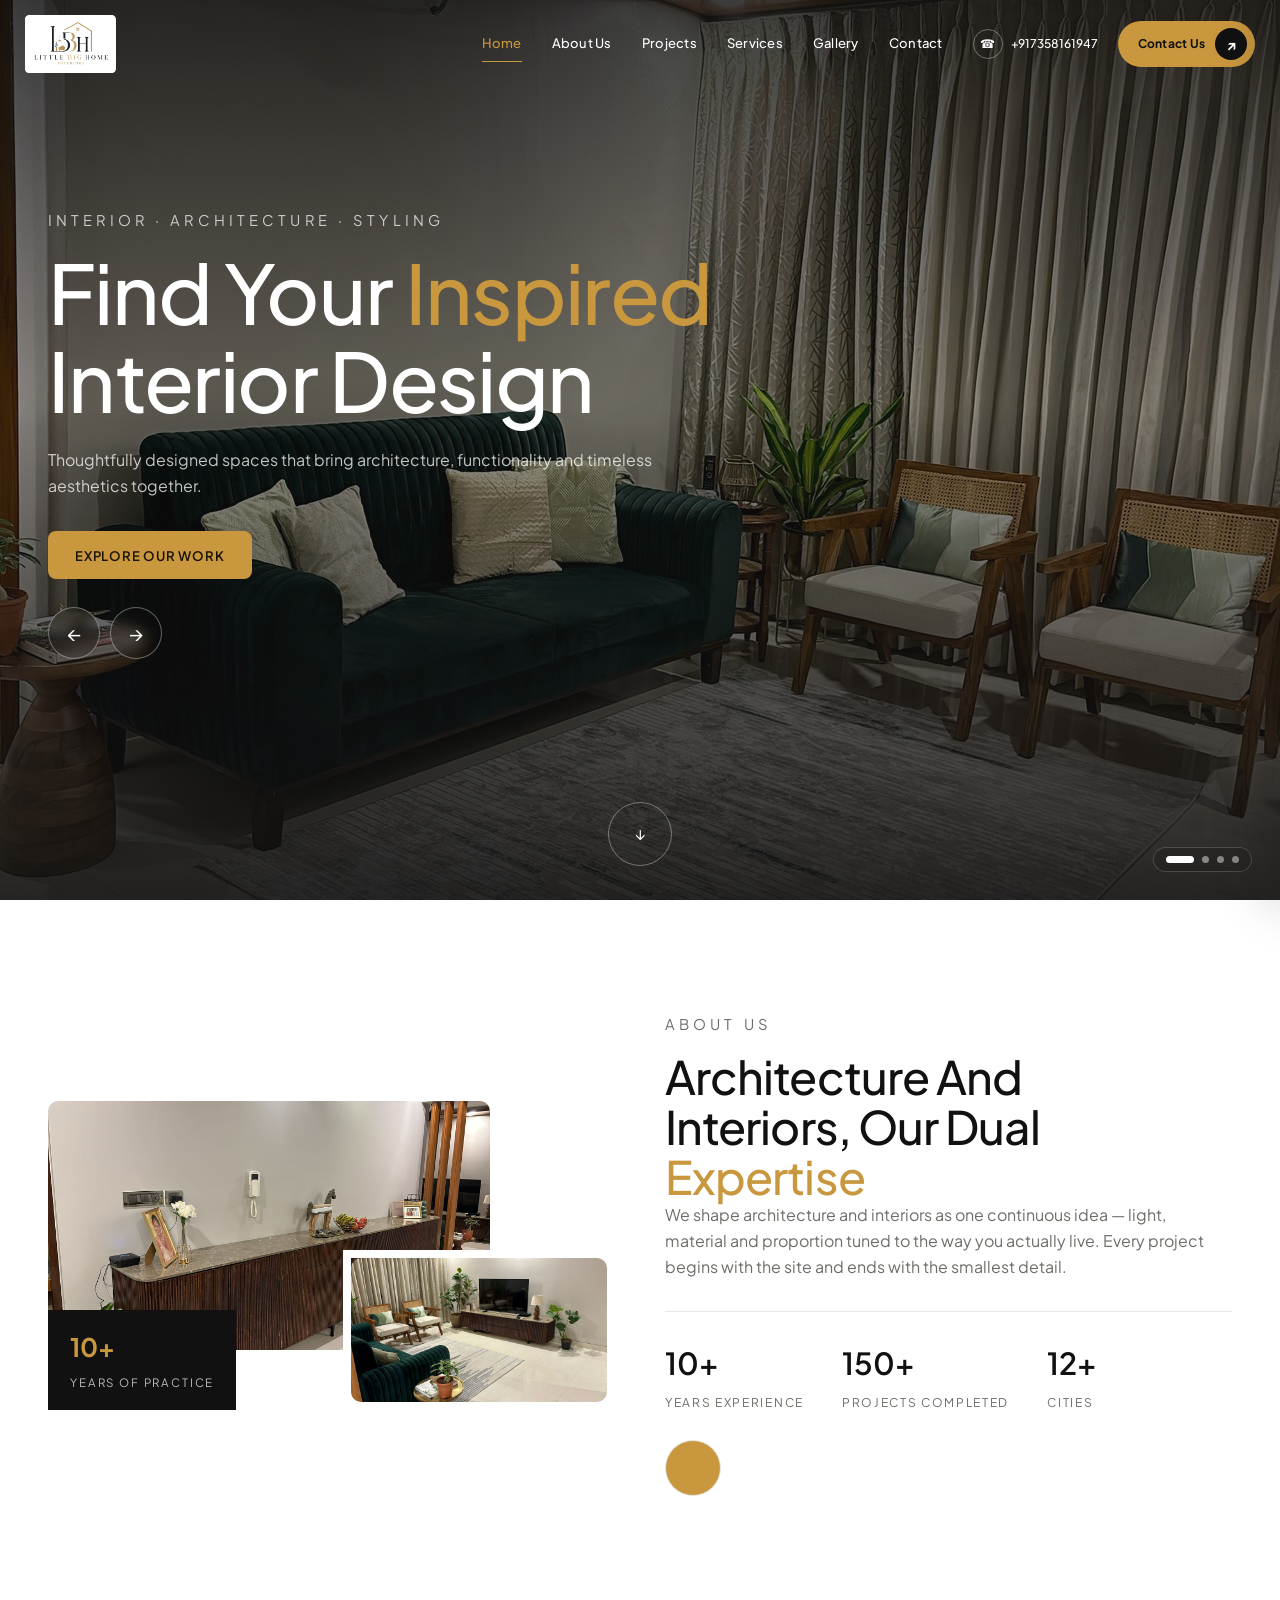
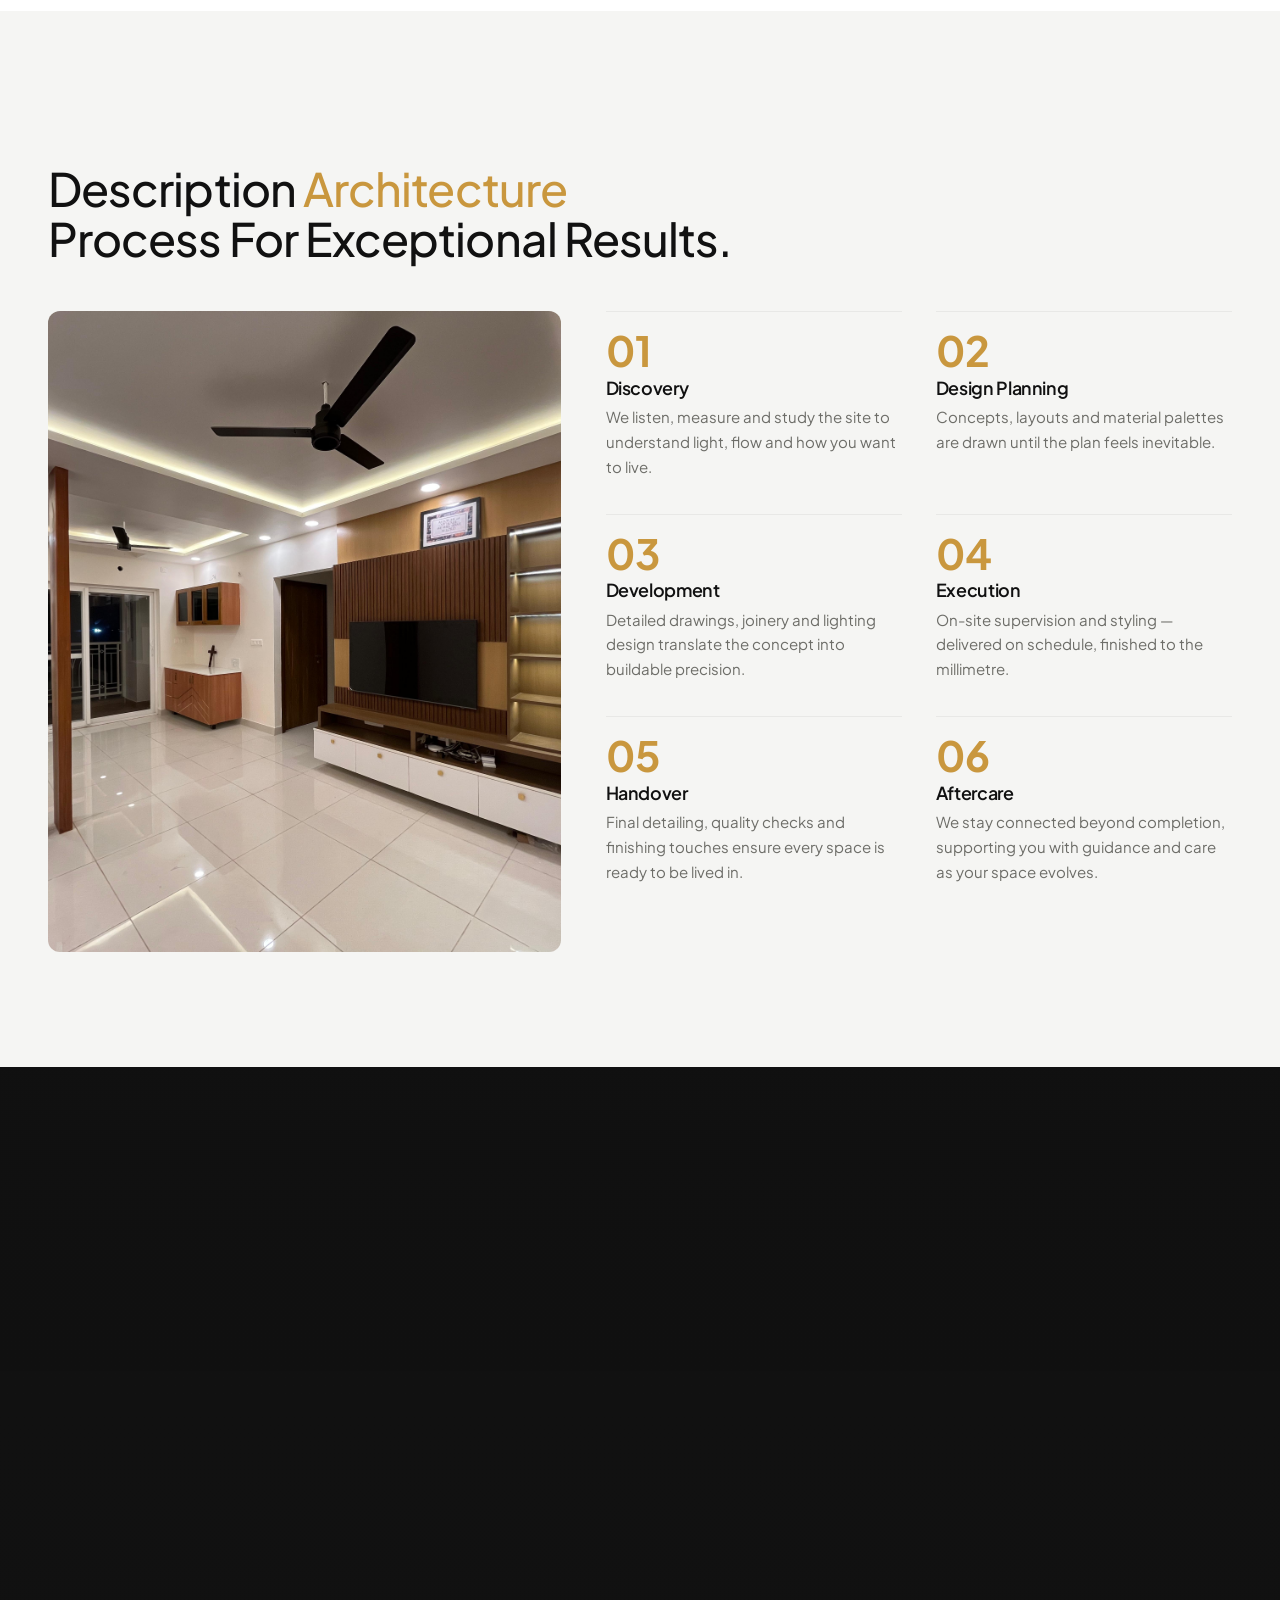
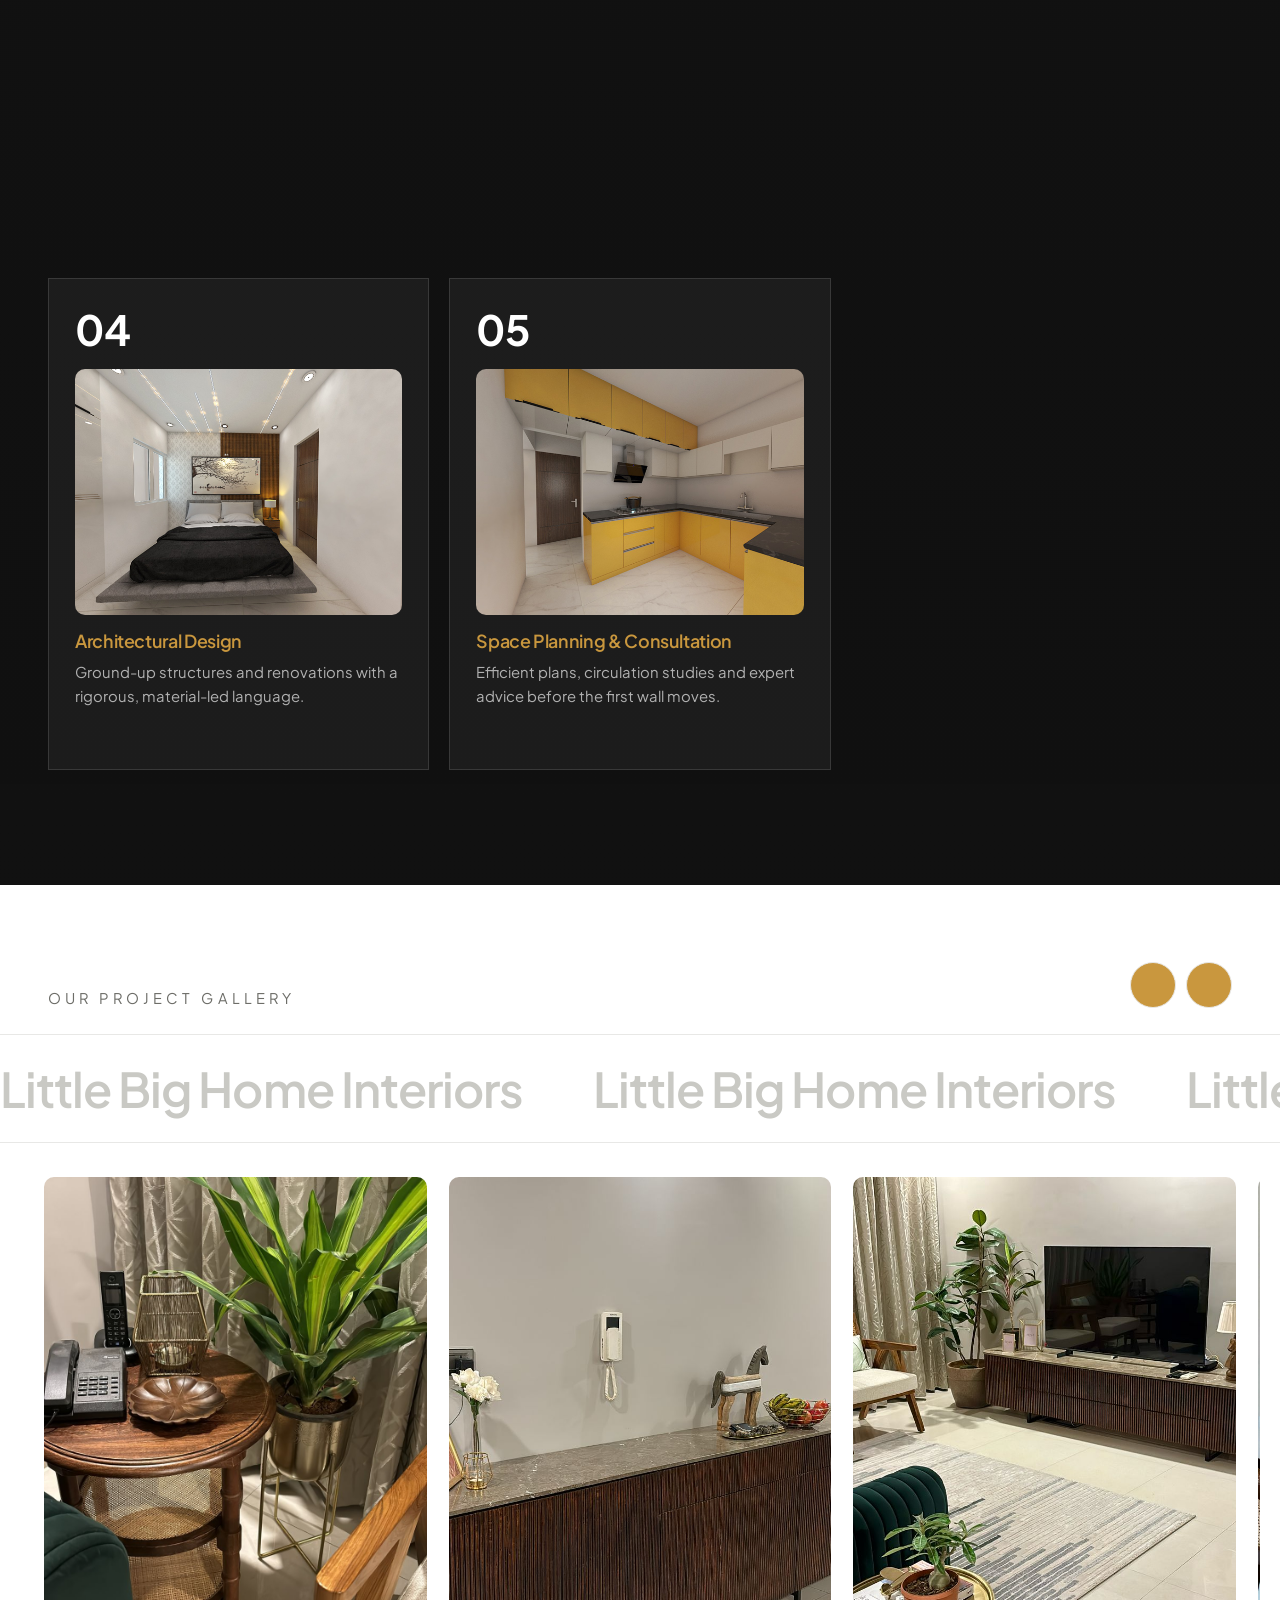
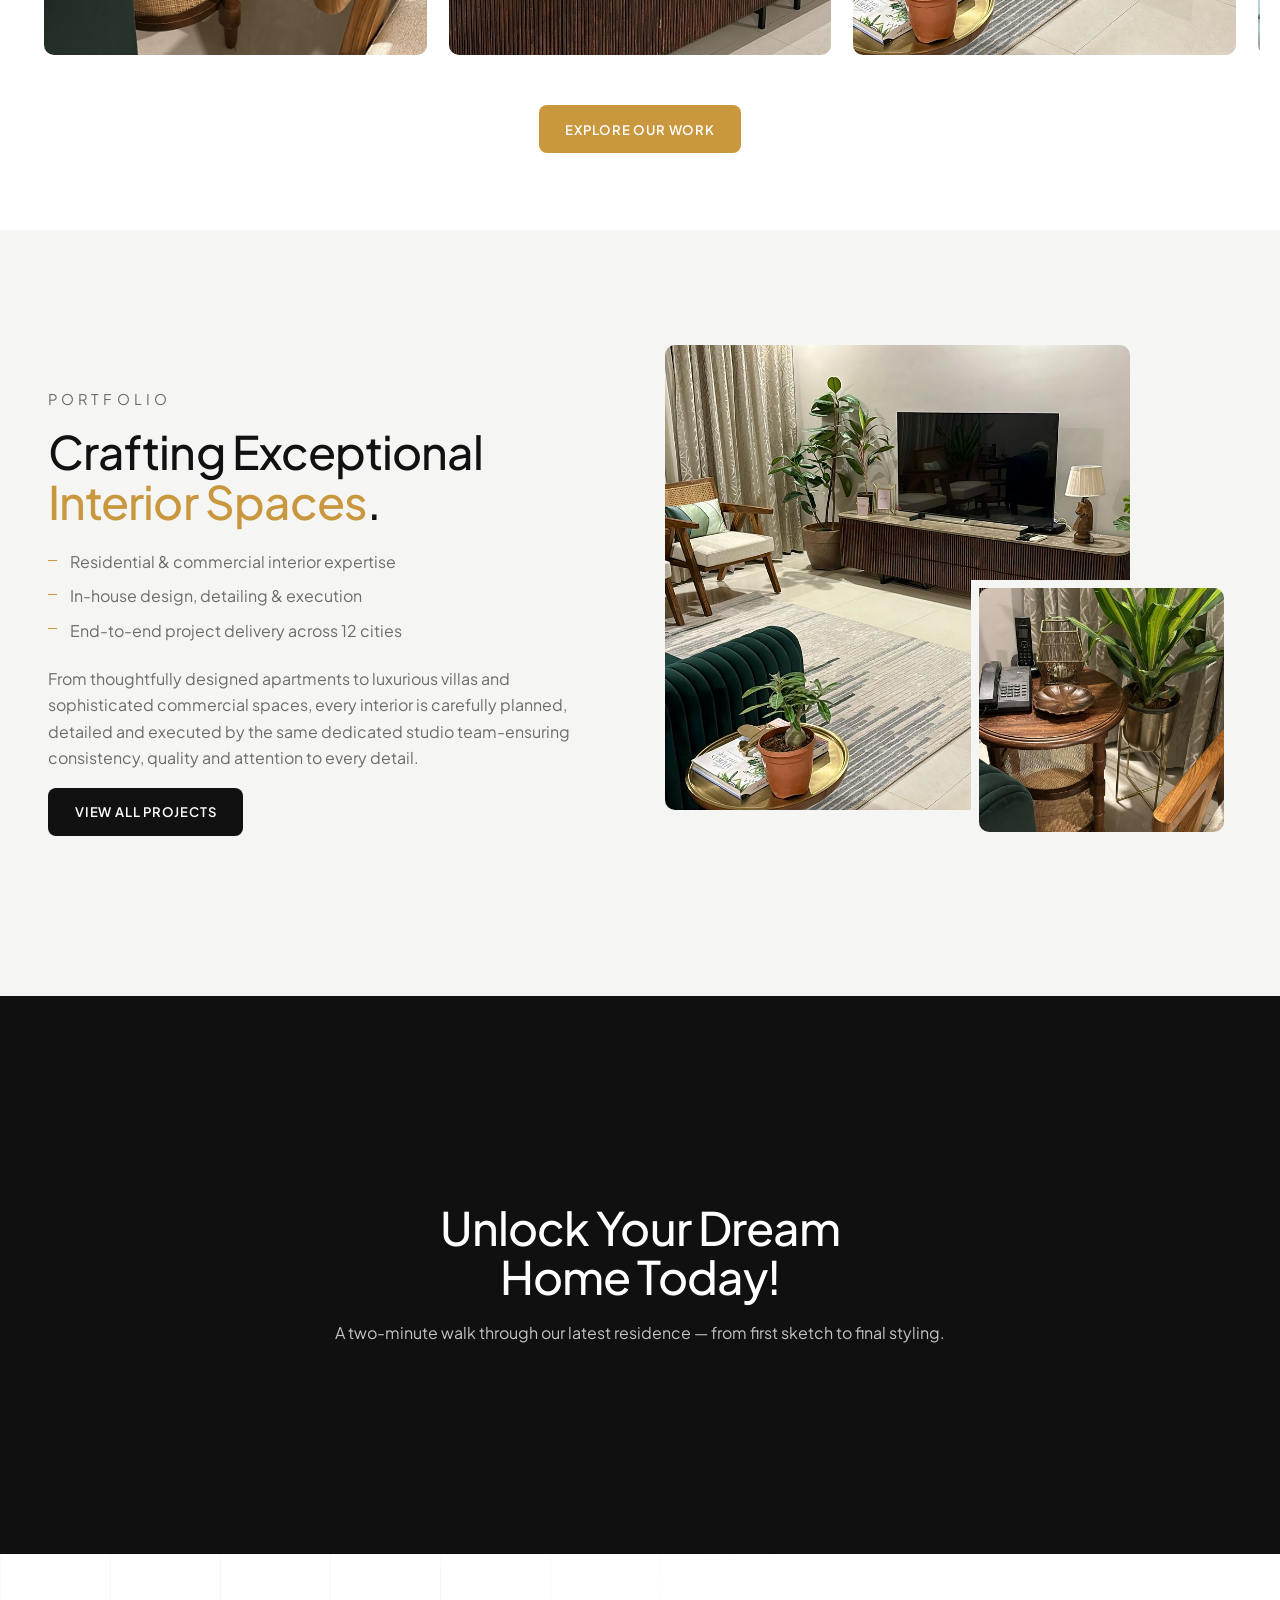
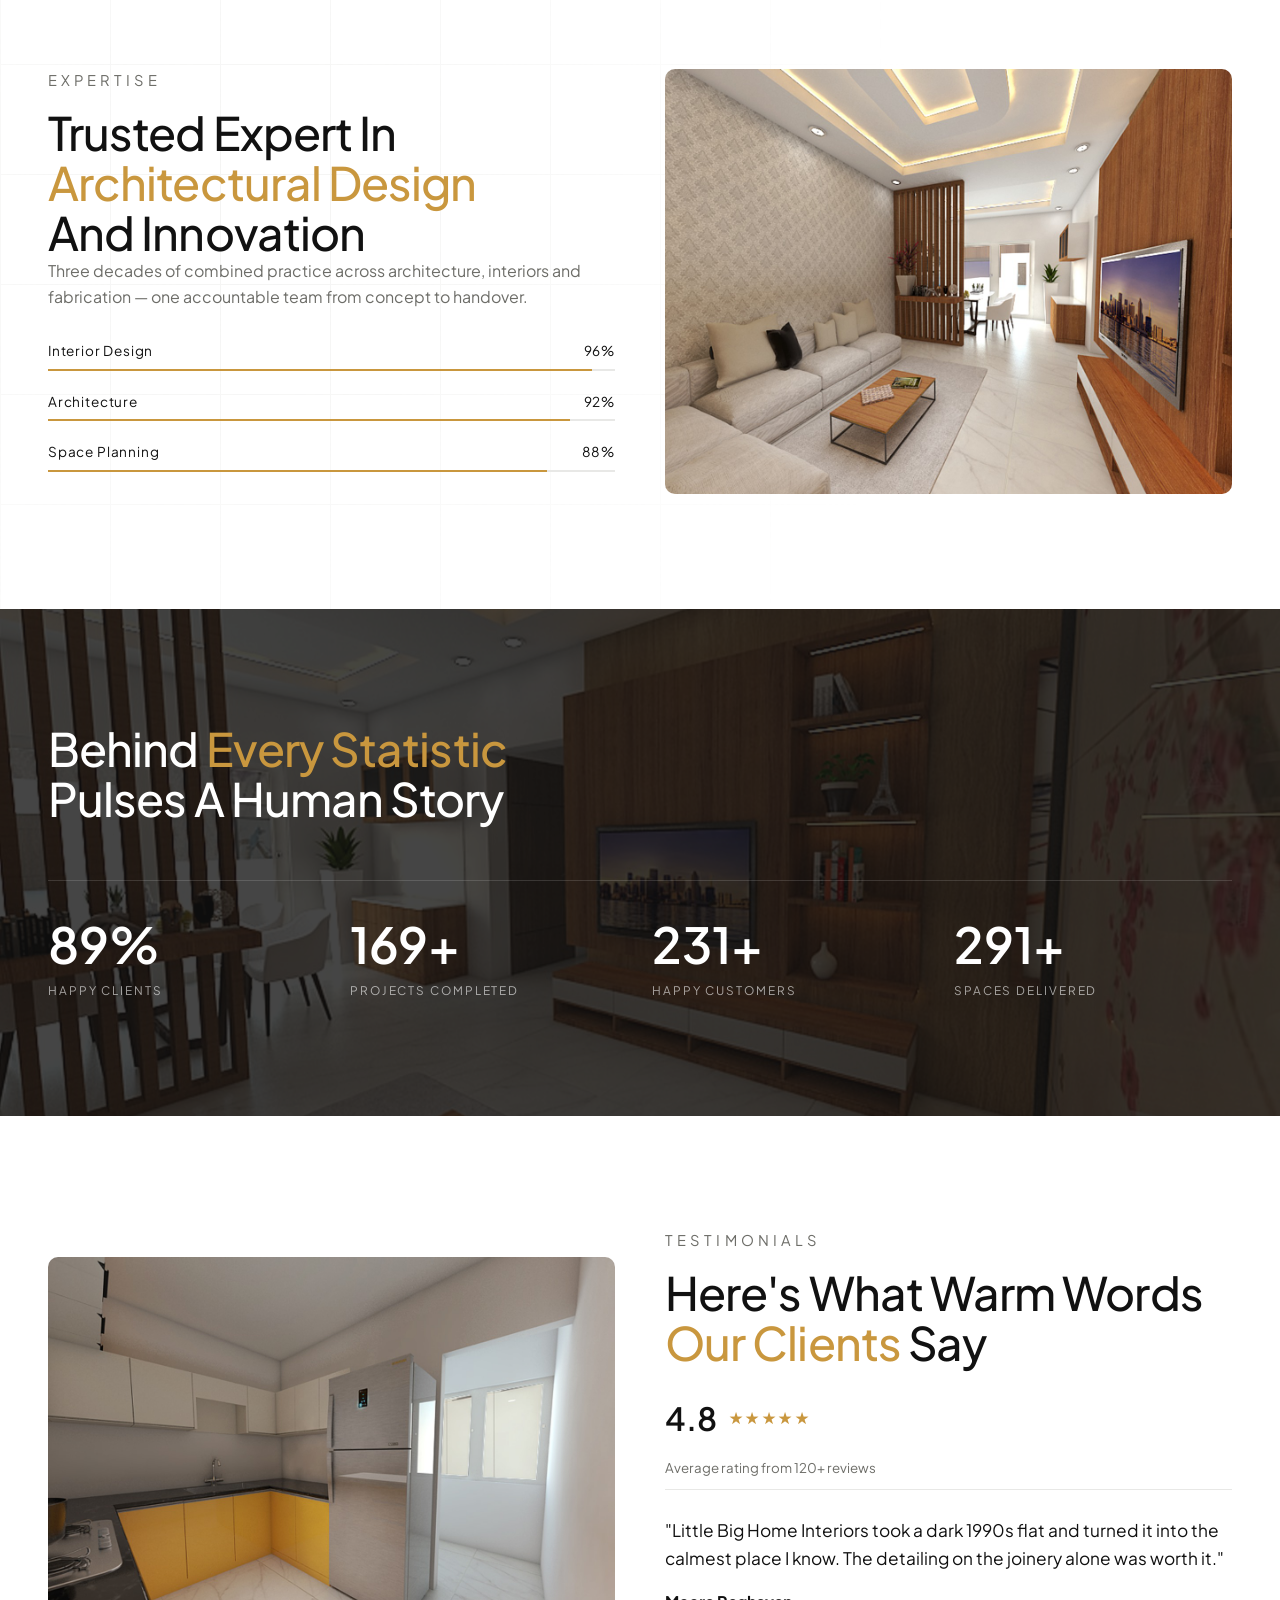
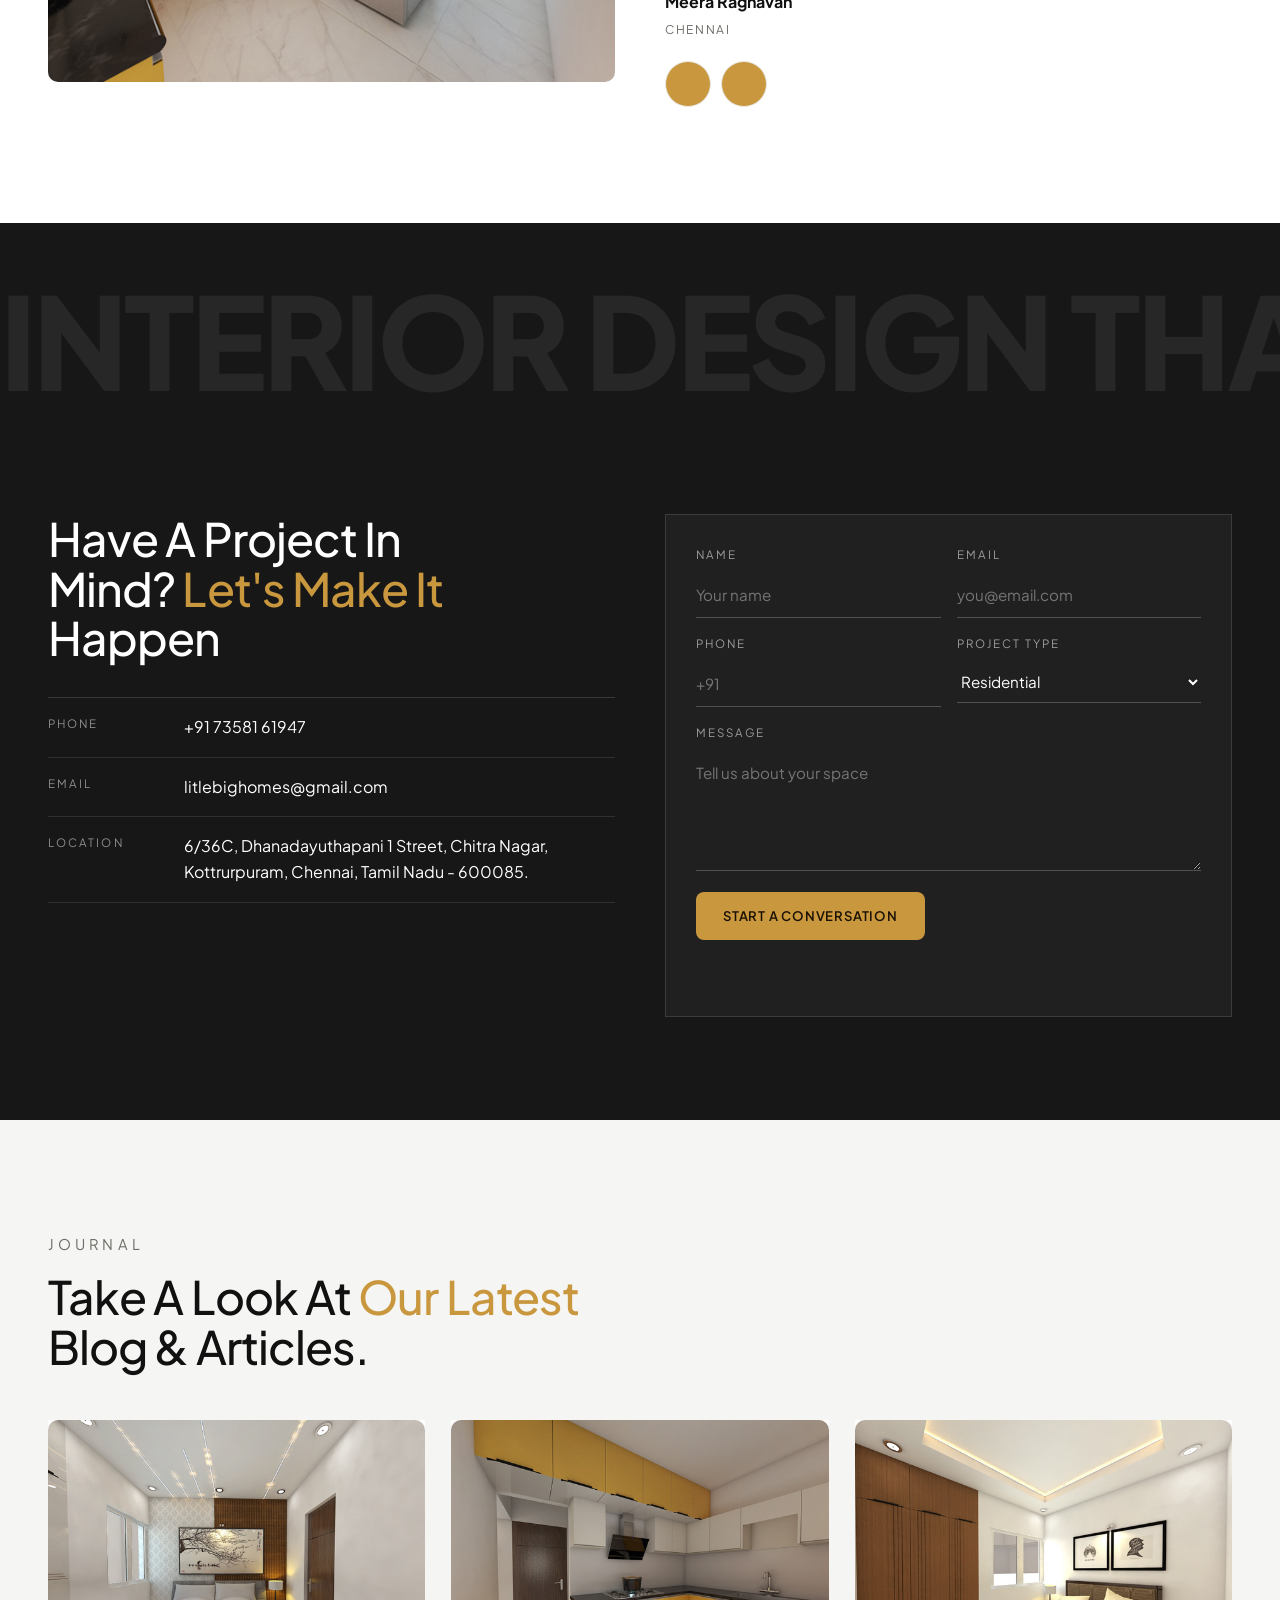
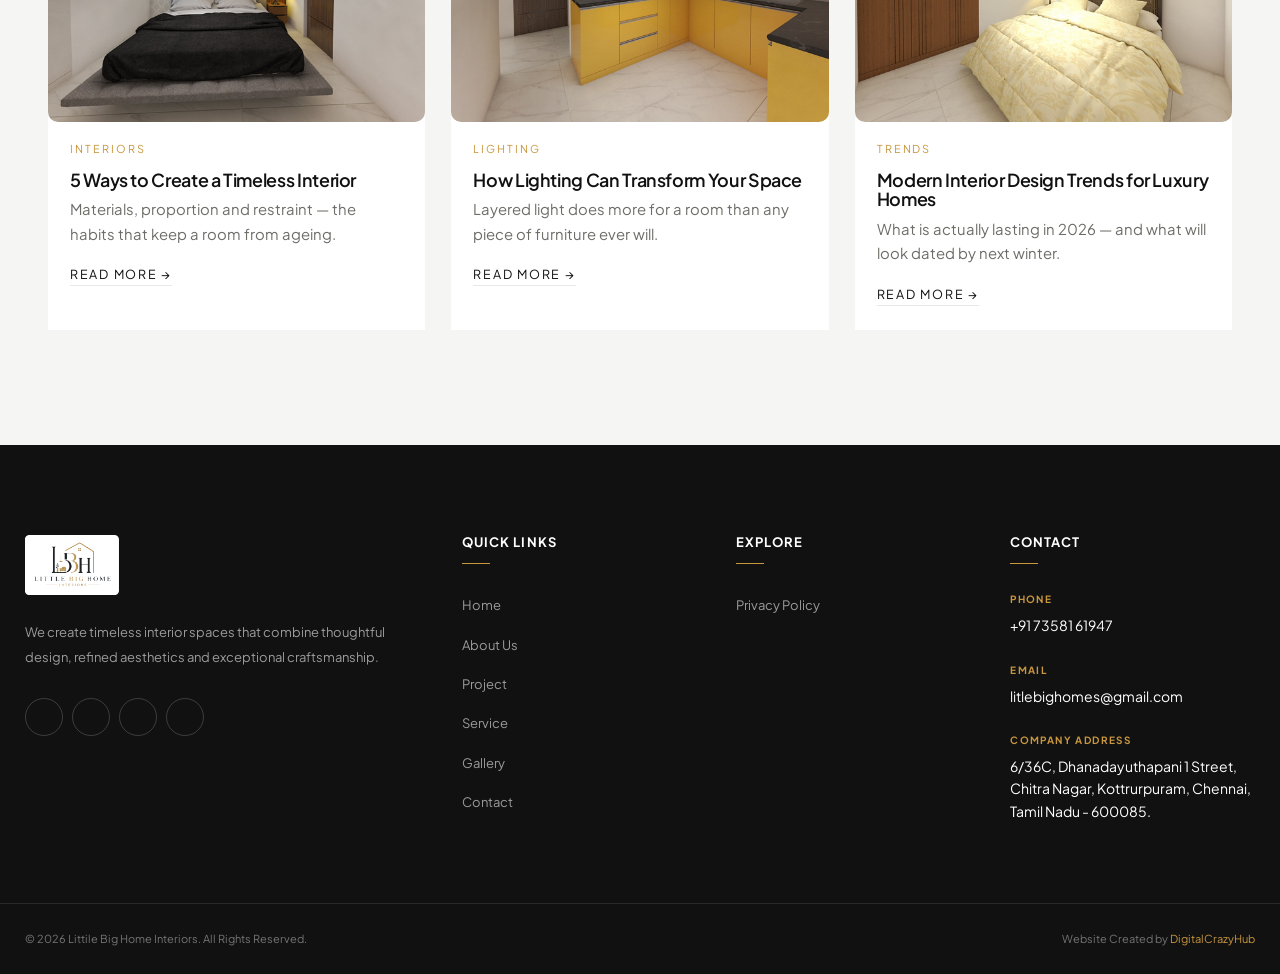
==== commit 8d6f44e1: "change navbar and footer code" ====
--- a/index.html
+++ b/index.html
@@ -8,244 +8,167 @@
     <link rel="icon" href="/assets/image/logo.png" type="image/x-icon">
     <link rel="stylesheet" href="/assets/css/main-css.css" />
     <link rel="stylesheet" href="/assets/css/navbar-footer.css" />
-    <link rel="stylesheet" href="https://cdnjs.cloudflare.com/ajax/libs/font-awesome/7.3.0/css/all.min.css" integrity="sha512-ApSLB1Pd3/bZN8fWB/RG9YhN/7bd9Hkf3AGaE2mPfebjrxagjuBtx2GcgdqIlJkUzwylBo61r9Xa9NmgBI0swA==" crossorigin="anonymous" referrerpolicy="no-referrer" />
+    <link rel="stylesheet" href="https://cdnjs.cloudflare.com/ajax/libs/font-awesome/7.3.0/css/all.min.css"
+        integrity="sha512-ApSLB1Pd3/bZN8fWB/RG9YhN/7bd9Hkf3AGaE2mPfebjrxagjuBtx2GcgdqIlJkUzwylBo61r9Xa9NmgBI0swA=="
+        crossorigin="anonymous" referrerpolicy="no-referrer" />
 </head>
 
 <body>
-    <!-- =====================================================
-         NAVBAR
-    ====================================================== -->
-    <header class="lbh-nav" id="lbhNav">
-        <div class="lbh-nav-wrap">
-            <!-- ===============================
-                 LOGO
-            ================================ -->
-            <a href="#home" class="lbh-brand" aria-label="Little Big Home Interiors Home">
-                <img src="/assets/image/logo.png" alt="Little Big Home Interiors" class="lbh-brand-img">
+   <!-- ================================
+     INTERIOR DESIGN NAVBAR
+================================= -->
+<header class="idc-header" id="idcHeader">
+
+    <div class="idc-nav-container">
+
+        <!-- Logo -->
+        <a href="#home" class="idc-logo" aria-label="Home">
+            <img src="/assets/image/logo.png" alt="Company Logo">
+        </a>
+
+        <!-- Desktop Navigation -->
+        <nav class="idc-desktop-nav" aria-label="Main Navigation">
+            <a href="#home" class="idc-nav-link active">Home</a>
+            <a href="#about" class="idc-nav-link">About Us</a>
+            <a href="#projects" class="idc-nav-link">Projects</a>
+            <a href="#services" class="idc-nav-link">Services</a>
+            <a href="/page/gallery.html" class="idc-nav-link">Gallery</a>
+            <a href="#contact" class="idc-nav-link">Contact</a>
+        </nav>
+
+        <!-- Right Side -->
+        <div class="idc-nav-right">
+            <a href="tel:+917358161947" class="idc-phone">
+                <span class="idc-phone-icon" aria-hidden="true">☎</span>
+                <span>+917358161947</span>
             </a>
-            <!-- ===============================
-                 DESKTOP NAVIGATION
-            ================================ -->
-            <nav class="lbh-menu" id="lbhMenu" aria-label="Primary Navigation">
-                <a href="#home" class="lbh-menu-link lbh-active">Home</a>
-                <a href="#about" class="lbh-menu-link">About</a>
-                <a href="#projects" class="lbh-menu-link">Projects</a>
-                <a href="#services" class="lbh-menu-link">Services</a>
-                <a href="/page/gallery.html" class="lbh-menu-link">Gallery</a>
-                <a href="#contact" class="lbh-menu-link">Contact</a>
-            </nav>
-            <!-- ===============================
-                 DESKTOP RIGHT ACTIONS
-            ================================ -->
-            <div class="lbh-nav-actions">
-                <!-- PHONE -->
-                <a href="tel:+917358161947" class="lbh-phone" aria-label="Call Little Big Home Interiors">
-                    <span class="lbh-phone-icon" aria-hidden="true">
-                        <svg viewBox="0 0 24 24" fill="none" xmlns="http://www.w3.org/2000/svg">
-                            <path d="M22 16.92v3a2 2 0 0 1-2.18 2
-                                19.79 19.79 0 0 1-8.63-3.07
-                                19.5 19.5 0 0 1-6-6
-                                19.79 19.79 0 0 1-3.07-8.67
-                                A2 2 0 0 1 4.11 2h3
-                                a2 2 0 0 1 2 1.72
-                                12.84 12.84 0 0 0 .7 2.81
-                                2 2 0 0 1-.45 2.11L8.09 9.91
-                                a16 16 0 0 0 6 6l1.27-1.27
-                                a2 2 0 0 1 2.11-.45
-                                12.84 12.84 0 0 0 2.81.7
-                                A2 2 0 0 1 22 16.92z" stroke="currentColor" stroke-width="1.7" stroke-linecap="round"
-                                stroke-linejoin="round" />
-                        </svg>
-                    </span>
-                    <span class="lbh-phone-text">+91 73581 61947</span>
-                </a>
-                <!-- CONTACT CTA -->
-                <a href="#contact" class="lbh-contact-cta">Contact Us</a>
-            </div>
-            <!-- ===============================
-                 MOBILE TOGGLE
-            ================================ -->
-            <button class="lbh-burger" id="lbhBurger" type="button" aria-label="Open navigation menu"
-                aria-expanded="false" aria-controls="lbhMobile">
+            <a href="#contact" class="idc-contact-btn">
+                <span>Contact Us</span>
+                <span class="idc-btn-arrow">↗</span>
+            </a>
+            <!-- Mobile Toggle -->
+            <button
+                type="button"
+                class="idc-menu-toggle"
+                id="idcMenuToggle"
+                aria-label="Open menu"
+                aria-expanded="false">
+                <span class="idc-menu-icon" aria-hidden="true">
+                    <span></span>
+                    <span></span>
+                    <span></span>
+                </span>
+
+            </button>
+        </div>
+    </div>
+</header>
+
+<!-- ================================
+     MOBILE MENU
+================================= -->
+<div class="idc-mobile-overlay" id="idcMobileOverlay"></div>
+<aside class="idc-mobile-menu" id="idcMobileMenu">
+    <div class="idc-mobile-menu-top">
+        <span class="idc-mobile-title">Menu</span>
+        <button
+            type="button"
+            class="idc-mobile-close"
+            id="idcMobileClose"
+            aria-label="Close menu">
+            <span class="idc-close-icon">
                 <span></span>
                 <span></span>
-                <span></span>
-            </button>
-        </div>
-    </header>
-    <!-- =====================================================
-         MOBILE RIGHT SIDE MENU
-    ====================================================== -->
-    <div class="lbh-mobile" id="lbhMobile" aria-hidden="true">
-        <nav class="lbh-mobile-nav" aria-label="Mobile Navigation">
-            <a href="#home" class="lbh-mobile-link lbh-active">Home</a>
-            <a href="#about" class="lbh-mobile-link">About</a>
-            <a href="#projects" class="lbh-mobile-link">Projects</a>
-            <a href="#services" class="lbh-mobile-link">Services</a>
-            <a href="#process" class="lbh-mobile-link">Process</a>
-            <a href="/page/gallery.html" class="lbh-mobile-link">Gallery</a>
-            <a href="#contact" class="lbh-mobile-link">Contact</a>
-            <!-- Mobile Phone -->
-            <a href="tel:+919999999999" class="lbh-mobile-phone">
-                <span class="lbh-mobile-phone-icon">
-                    <svg viewBox="0 0 24 24" fill="none" xmlns="http://www.w3.org/2000/svg">
-                        <path d="M22 16.92v3a2 2 0 0 1-2.18 2
-                            19.79 19.79 0 0 1-8.63-3.07
-                            19.5 19.5 0 0 1-6-6
-                            19.79 19.79 0 0 1-3.07-8.67
-                            A2 2 0 0 1 4.11 2h3
-                            a2 2 0 0 1 2 1.72
-                            12.84 12.84 0 0 0 .7 2.81
-                            2 2 0 0 1-.45 2.11L8.09 9.91
-                            a16 16 0 0 0 6 6l1.27-1.27
-                            a2 2 0 0 1 2.11-.45
-                            12.84 12.84 0 0 0 2.81.7
-                            A2 2 0 0 1 22 16.92z" stroke="currentColor" stroke-width="1.7" stroke-linecap="round"
-                            stroke-linejoin="round" />
-                    </svg>
-                </span>
-                +91 99999 99999</a>
-            <!-- Mobile CTA -->
-            <a href="#contact" class="lbh-mobile-cta">Contact Us</a>
-        </nav>
+            </span>
+        </button>
     </div>
-
+    <nav class="idc-mobile-nav" aria-label="Mobile Navigation">
+        <a href="#home" class="idc-mobile-link">
+            <span>01</span>
+            <strong>Home</strong>
+        </a>
+        <a href="#about" class="idc-mobile-link">
+            <span>02</span>
+            <strong>About Us</strong>
+        </a>
+        <a href="#projects" class="idc-mobile-link">
+            <span>03</span>
+            <strong>Projects</strong>
+        </a>
+        <a href="#services" class="idc-mobile-link">
+            <span>04</span>
+            <strong>Services</strong>
+        </a>
+        <a href="/page/gallery.html" class="idc-mobile-link">
+            <span>05</span>
+            <strong>Gallery</strong>
+        </a>
+        <a href="#contact" class="idc-mobile-link">
+            <span>06</span>
+            <strong>Contact</strong>
+        </a>
+    </nav>
+    <div class="idc-mobile-bottom">
+        <p>Let's create something beautiful together.</p>
+        <a href=tel:+917358161947>+91 73581 61947</a>
+    </div>
+</aside>
     <main>
         <!-- ============ HERO ============ -->
-    <section class="hero" id="home">
-
-        <div class="hero-media">
-
-            <img
-                    src="/assets/image/home-banner.jpeg"
-                    alt="Cinematic luxury dining room interior at dusk"
-                    width="1600"
-                    height="900"
-                    draggable="false"
-            />
-
-        </div>
-
-        <div class="hero-overlay"></div>
-
-        <div class="container hero-content">
-
-            <p class="label label-light reveal">
-                Interior · Architecture · Styling
-            </p>
-
-            <h1 class="reveal">
-                Find Your <em>Inspired</em><br />
-                Interior Design
-            </h1>
-
-            <p class="hero-sub reveal">
-                Thoughtfully designed spaces that bring architecture,
-                functionality and timeless aesthetics together.
-            </p>
-
-            <div class="hero-actions reveal">
-
-                <a href="/page/gallery.html" class="btn btn-gold">
-                    Explore Our Work
-                </a>
-
-            </div>
-
-        </div>
-
-
-        <a
-                href="#about"
-                class="scroll-dot"
-                aria-label="Scroll to next section"
-        >
-
-            <span class="scroll-dot-ring"></span>
-
-            <span class="scroll-dot-arrow">
-            &#8595;
-        </span>
-
-        </a>
-
-
-        <div
-                class="hero-word"
-                aria-hidden="true">
-            <i data-lucide="move-down"></i>
-        </div>
-
-
-        <!-- =====================================================
+        <section class="hero" id="home">
+            <div class="hero-media">
+                <img src="/assets/image/home-banner.jpeg" alt="Cinematic luxury dining room interior at dusk"
+                    width="1600" height="900" draggable="false" />
+            </div>
+            <div class="hero-overlay"></div>
+            <div class="container hero-content">
+                <p class="label label-light reveal">Interior · Architecture · Styling</p>
+                <h1 class="reveal">Find Your <em>Inspired</em><br />Interior Design</h1>
+                <p class="hero-sub reveal">
+                    Thoughtfully designed spaces that bring architecture,
+                    functionality and timeless aesthetics together.
+                </p>
+                <div class="hero-actions reveal">
+                    <a href="/page/gallery.html" class="btn btn-gold">Explore Our Work</a>
+                </div>
+                <div class="navigatio-btn">
+                    <button type="button" class="hero-carousel-prev" aria-label="Previous slide">&#8592;</button>
+                    <button type="button" class="hero-carousel-next" aria-label="Next slide">&#8594;</button>
+                </div>
+            </div>
+            <a href="#about" class="scroll-dot" aria-label="Scroll to next section">
+                <span class="scroll-dot-ring"></span>
+                <span class="scroll-dot-arrow">&#8595;</span>
+            </a>
+            <div class="hero-word" aria-hidden="true">
+                <i data-lucide="move-down"></i>
+            </div>
+            <!-- ====================================================
              HERO CAROUSEL PREVIOUS
         ====================================================== -->
 
-        <button
-                type="button"
-                class="hero-carousel-prev"
-                aria-label="Previous slide">
-            &#8592;
-        </button>
-
-
-        <!-- =====================================================
+            <!-- <button type="button" class="hero-carousel-prev" aria-label="Previous slide">&#8592;</button> -->
+            <!-- =====================================================
              HERO CAROUSEL NEXT
         ====================================================== -->
-
-        <button
-                type="button"
-                class="hero-carousel-next"
-                aria-label="Next slide"
-        >
-            &#8594;
-        </button>
-
-
-        <!-- =====================================================
+            <!-- <button type="button" class="hero-carousel-next" aria-label="Next slide">&#8594;</button> -->
+            <!-- =====================================================
              HERO CAROUSEL DOTS
         ====================================================== -->
-
-        <div
-                class="hero-carousel-dots"
-                aria-label="Hero slides"
-        >
-
-            <button
-                    type="button"
-                    class="hero-carousel-dot active"
-                    data-slide="0"
-                    aria-label="Go to slide 1"
-                    aria-current="true"
-            ></button>
-
-            <button
-                    type="button"
-                    class="hero-carousel-dot"
-                    data-slide="1"
-                    aria-label="Go to slide 2"
-                    aria-current="false"
-            ></button>
-
-            <button
-                    type="button"
-                    class="hero-carousel-dot"
-                    data-slide="2"
-                    aria-label="Go to slide 3"
-                    aria-current="false"
-            ></button>
-
-            <button
-                    type="button"
-                    class="hero-carousel-dot"
-                    data-slide="3"
-                    aria-label="Go to slide 4"
-                    aria-current="false"
-            ></button>
-
-        </div>
-
-    </section>
+            <div class="hero-carousel-dots" aria-label="Hero slides">
+                <button type="button" class="hero-carousel-dot active" data-slide="0" aria-label="Go to slide 1"
+                    aria-current="true"></button>
+                <button type="button" class="hero-carousel-dot" data-slide="1" aria-label="Go to slide 2"
+                    aria-current="false"></button>
+                <button type="button" class="hero-carousel-dot" data-slide="2" aria-label="Go to slide 3"
+                    aria-current="false"></button>
+
+                <button type="button" class="hero-carousel-dot" data-slide="3" aria-label="Go to slide 4"
+                    aria-current="false"></button>
+
+            </div>
+
+        </section>
 
 
         <!-- ============ ABOUT ============ -->
@@ -277,7 +200,7 @@
             </div>
         </section>
 
-        
+
 
         <!-- ============ PROCESS ============ -->
         <section class="section process" id="process">
@@ -308,13 +231,15 @@
                             <p>On-site supervision and styling — delivered on schedule, finished to the millimetre.</p>
                         </li>
                         <li class="reveal-up"><span class="num">05</span>
-                        <h3>Handover</h3>
-                        <p>Final detailing, quality checks and finishing touches ensure every space is ready to be lived in.</p>
-                    </li>
-                    <li class="reveal-up"><span class="num">06</span>
-                        <h3>Aftercare</h3>
-                        <p>We stay connected beyond completion, supporting you with guidance and care as your space evolves.</p>
-                    </li>
+                            <h3>Handover</h3>
+                            <p>Final detailing, quality checks and finishing touches ensure every space is ready to be
+                                lived in.</p>
+                        </li>
+                        <li class="reveal-up"><span class="num">06</span>
+                            <h3>Aftercare</h3>
+                            <p>We stay connected beyond completion, supporting you with guidance and care as your space
+                                evolves.</p>
+                        </li>
                     </ol>
                 </div>
             </div>
@@ -460,9 +385,9 @@
                             alt="Luxury marble kitchen with brass accents" loading="lazy" width="900" height="900" />
                     </div>
                     <!-- <div class="pf-note reveal-scale"><strong>Golden Ratio Residence</strong> -->
-                        <!-- <span>Bengaluru,2025</span> -->
-                    </div>
-                </div>
+                    <!-- <span>Bengaluru,2025</span> -->
+                </div>
+            </div>
             </div>
         </section>
 
@@ -515,34 +440,35 @@
         </section>
 
         <!-- ============ STORY / STATS ============ -->
-     <!-- ===== STORY ===== -->
-<section class="story">
-    <div class="story-media" data-parallax>
-        <img src="/assets/image/image (17).jpeg" alt="Dark luxury interior at night" loading="lazy" width="1920" height="1080"/>
-    </div>
-    <div class="story-overlay"></div>
-    <div class="container story-content">
-        <h2 class="light reveal">Behind <em>Every Statistic</em><br />Pulses A Human Story</h2>
-        <div class="stats" id="stats">
-            <!-- Happy Clients -->
-            <div class="stat"> <strong data-count="100" data-plain="1" data-suffix="%">0</strong>
-                <span>Happy Clients</span>
-            </div>
-            <!-- Projects Completed -->
-            <div class="stat"> <strong data-count="190" data-suffix="+">0</strong>
-                <span>Projects Completed</span>
-            </div>
-            <!-- Happy Customers -->
-            <div class="stat"> <strong data-count="260" data-suffix="+">0</strong>
-                <span>Happy Customers</span>
-            </div>
-            <!-- Spaces Delivered -->
-            <div class="stat"> <strong data-count="328" data-suffix="+">0</strong>
-                <span>Spaces Delivered</span>
-            </div>
-        </div>
-    </div>
-</section>
+        <!-- ===== STORY ===== -->
+        <section class="story">
+            <div class="story-media" data-parallax>
+                <img src="/assets/image/image (17).jpeg" alt="Dark luxury interior at night" loading="lazy" width="1920"
+                    height="1080" />
+            </div>
+            <div class="story-overlay"></div>
+            <div class="container story-content">
+                <h2 class="light reveal">Behind <em>Every Statistic</em><br />Pulses A Human Story</h2>
+                <div class="stats" id="stats">
+                    <!-- Happy Clients -->
+                    <div class="stat"> <strong data-count="100" data-plain="1" data-suffix="%">0</strong>
+                        <span>Happy Clients</span>
+                    </div>
+                    <!-- Projects Completed -->
+                    <div class="stat"> <strong data-count="190" data-suffix="+">0</strong>
+                        <span>Projects Completed</span>
+                    </div>
+                    <!-- Happy Customers -->
+                    <div class="stat"> <strong data-count="260" data-suffix="+">0</strong>
+                        <span>Happy Customers</span>
+                    </div>
+                    <!-- Spaces Delivered -->
+                    <div class="stat"> <strong data-count="328" data-suffix="+">0</strong>
+                        <span>Spaces Delivered</span>
+                    </div>
+                </div>
+            </div>
+        </section>
 
         <!-- ============ TESTIMONIALS ============ -->
         <section class="section testimonials">
@@ -578,9 +504,9 @@
                         </div>
                         <div class="test-controls">
                             <button class="arrow" id="testPrev" aria-label="Previous testimonial"><i
-                            data-lucide="move-left"></i></button>
+                                    data-lucide="move-left"></i></button>
                             <button class="arrow" id="testNext" aria-label="Next testimonial"><i
-                            data-lucide="move-right"></i></button>
+                                    data-lucide="move-right"></i></button>
                         </div>
                     </div>
                 </div>
@@ -600,7 +526,8 @@
                         <li><span>Phone</span><a href="tel:+917358161947">+91 73581 61947</a></li>
                         <li><span>Email</span><a href="mailto:litlebighomes@gmail.com">litlebighomes@gmail.com</a></li>
                         <li><span>Location</span>
-                            <address>6/36C, Dhanadayuthapani 1 Street, Chitra Nagar, Kottrurpuram, Chennai, Tamil Nadu - 600085.</address>
+                            <address>6/36C, Dhanadayuthapani 1 Street, Chitra Nagar, Kottrurpuram, Chennai, Tamil Nadu -
+                                600085.</address>
                         </li>
                     </ul>
                 </div>
@@ -663,78 +590,82 @@
         </section>
 
     </main>
-
-    <!-- =====================================================
-         FOOTER
-    ====================================================== -->
-
-    <footer class="lbh-footer">
-        <div class="lbh-footer-wrap">
-            <!-- ===============================
-                 BRAND
-            ================================ -->
-            <div class="lbh-footer-brand">
-                <a href="index.html#home" class="lbh-footer-logo"><img src="/assets/image/logo.png"
-                        alt="Little Big Home Interiors"></a>
-                <p class="lbh-footer-desc">
-                    We transform your vision into beautifully
-                    crafted spaces — architecture and interiors,
-                    designed with intent.
-                </p>
-                <p class="lbh-footer-address">Chennai, Tamil Nadu, India</p>
-                <!-- SOCIAL -->
-                <div class="lbh-socials">
-                <a href="#" aria-label="Facebook"><i class="fa-brands fa-facebook-f"></i></a>
-                <a href="#" aria-label="Instagram"><i class="fa-brands fa-instagram"></i></a>
-                <a href="#" aria-label="YouTube"><i class="fa-brands fa-youtube"></i></a>
-                <a href="#" aria-label="LinkedIn"><i class="fa-brands fa-linkedin-in"></i></a>
-            </div>
-            </div>
-            <!-- ===============================
-                 STUDIO
-            ================================ -->
-            <div class="lbh-footer-col">
-                <h4>Quick Links</h4>
-                <ul>
-                    <li><a href="index.html#about">About Us</a></li>
-                    <li><a href="index.html#services">Services</a></li>
-                    <li><a href="index.html#process">Our Process</a></li>
-                    <li><a href="/page/gallery.html">Gallery</a></li>
-                    <li><a href="index.html#contact">Contact Us</a></li>
-                </ul>
-            </div>
-            <!-- ===============================
-                 EXPLORE
-            ================================ -->
-            <div class="lbh-footer-col">
-                <h4>Explore</h4>
-                <ul>
-                    <li><a href="/page/privacy-policy.html">Privacy Policy</a></li>
-                </ul>
-            </div>
-            <!-- ===============================
-                 CONTACT
-            ================================ -->
-            <div class="lbh-footer-col">
-                <h4>Contact</h4>
-                <ul>
-                    <li><a href="tel:+917358161947  ">+91 73581 61947</a></li>
-                    <li><a href="mailto:litlebighomes@gmail.com">litlebighomes@gmail.com</a></li>
-                    <li>6/36C, Dhanadayuthapani 1 Street, Chitra Nagar, Kottrurpuram, Chennai, Tamil Nadu - 600085.</li>
-                </ul>
+<!-- ================================
+     INTERIOR DESIGN FOOTER
+================================= -->
+
+<footer class="idc-footer">
+    <div class="idc-footer-container">
+        <!-- Grid 1 -->
+        <div class="idc-footer-column idc-footer-brand">
+            <a href="index.html" class="idc-footer-logo"><img src="/assets/image/logo.png" alt="Company Logo"></a>
+            <p class="idc-footer-description">
+                We create timeless interior spaces that combine
+                thoughtful design, refined aesthetics and
+                exceptional craftsmanship.
+            </p>
+            <div class="idc-social-links">
+                <a href="#" aria-label="Instagram"><span><i class="fa-brands fa-facebook-f"></i></span></a>
+                <a href="#" aria-label="Facebook"><span><i class="fa-brands fa-instagram"></i></span></a>
+                <a href="#" aria-label="LinkedIn"><span><i class="fa-brands fa-youtube"></i></span></a>
+                <a href="#" aria-label="YouTube"><span><i class="fa-brands fa-linkedin-in"></i></span></a>
             </div>
         </div>
-        <!-- ===============================
-             FOOTER BOTTOM
-        ================================ -->
-        <div class="lbh-footer-bottom-wrap">
-            <div class="lbh-footer-bottom">
-                <span>© 2026 Little Big Home Interiors. All rights reserved. <a href="https://www.digitalcrazyhub.com/" target="_blank" rel="noopener noreferrer" style="color: rgba(255, 255, 255, .45); text-decoration: none;"> Designed by Digital Crazy Hub</a></span>
-                <span>Crafted with care for those who inhabit space.</span>
-            </div>
+        <!-- Grid 2 -->
+        <div class="idc-footer-column">
+            <h3 class="idc-footer-title">Quick Links</h3>
+            <ul class="idc-footer-links">
+                <li><a href="index.html">Home</a></li>
+                <li><a href="about.html">About Us</a></li>
+                <li><a href="project.html">Project</a></li>
+                <li><a href="service.html">Service</a></li>
+                <li><a href="gallery.html">Gallery</a></li>
+                <li><a href="contact.html">Contact</a></li>
+            </ul>
         </div>
-    </footer>
-    <script src="https://cdn.jsdelivr.net/npm/lucide@latest/dist/umd/lucide.min.js"></script>
+        <!-- Grid 3 -->
+        <div class="idc-footer-column">
+            <h3 class="idc-footer-title">Explore</h3>
+            <ul class="idc-footer-links">
+                <li><a href="/page/privacy-policy.html">Privacy Policy</a></li>
+            </ul>
+        </div>
+        <!-- Grid 4 -->
+        <div class="idc-footer-column">
+            <h3 class="idc-footer-title">Contact</h3>
+            <div class="idc-contact-info">
+                <a href="tel:+917358161947"><span class="idc-contact-label">Phone</span>
+                    <span>+91 73581 61947</span>
+                </a>
+                <a href="mailto:litlebighomes@gmail.com">
+                    <span class="idc-contact-label">Email</span>
+                    <span>litlebighomes@gmail.com</span>
+                </a>
+                <a href="#">
+                    <span class="idc-contact-label">Company Address</span>
+                    <span>6/36C, Dhanadayuthapani 1 Street, Chitra Nagar, Kottrurpuram, Chennai, Tamil Nadu - 600085.</span>
+                </a>
+            </div>
+        </div>
+    </div>
+    <!-- Footer Bottom -->
+    <div class="idc-footer-bottom">
+        <div class="idc-footer-bottom-container">
+            <p>
+                © <span id="idcCurrentYear"></span>
+                Littile Big Home Interiors.
+                All Rights Reserved.
+            </p>
+            <p>
+                Website Created by
+                <a href="https://digitalcrazyhub.com/" target="_blank" rel="noopener">
+                    DigitalCrazyHub
+                </a>
+            </p>
+        </div>
+    </div>
+</footer>
+    <script src="https://unpkg.com/lucide@latest"></script>
     <script>
         lucide.createIcons();
     </script>
--- a/assets/css/main-css.css
+++ b/assets/css/main-css.css
@@ -393,9 +393,6 @@
     touch-action: pan-y;
 }
 
-.hero-media.is-dragging {
-    cursor: grabbing;
-}
 
 .hero-media img {
     width: 100%;
@@ -443,6 +440,14 @@
     padding-top: 90px;
     padding-bottom: 120px;
 }
+
+.navigatio-btn{
+    display: flex;
+    align-items: center;
+    gap: 10px;
+    margin-top: 28px;
+}
+
 
 .hero-content h1 {
     max-width: 16ch;
@@ -529,46 +534,46 @@
    HERO CAROUSEL CONTROLS
 ========================================================= */
 
-.hero-carousel-prev,
-.hero-carousel-next {
-    position: absolute;
-    top: 85%;
-    z-index: 5;
+.navigatio-btn .hero-carousel-prev,
+.navigatio-btn .hero-carousel-next {
+    position: static;
+    width: 52px;
+    height: 52px;
+
     display: grid;
     place-items: center;
-    width: 52px;
-    height: 52px;
+
     padding: 0;
+
     border: 1px solid rgba(255, 255, 255, .35);
     border-radius: 50%;
+
     background: rgba(17, 17, 17, .18);
+
     backdrop-filter: blur(6px);
     -webkit-backdrop-filter: blur(6px);
+
     color: #fff;
+
     cursor: pointer;
     font-size: 20px;
     line-height: 1;
-    transform: translateY(-50%);
+
+    user-select: none;
+
     transition:
         background .3s ease,
         border-color .3s ease,
         transform .3s ease;
 }
 
-.hero-carousel-prev {
-    left: 24px;
-}
-
-.hero-carousel-next {
-    right: 24px;
-}
-
-.hero-carousel-prev:hover,
-.hero-carousel-next:hover {
+.navigatio-btn .hero-carousel-prev:hover,
+.navigatio-btn .hero-carousel-next:hover {
+    background: rgba(17, 17, 17, .5);
     border-color: rgba(255, 255, 255, .65);
-    background: rgba(17, 17, 17, .5);
-    transform: translateY(-50%) scale(1.06);
-}
+    transform: scale(1.06);
+}
+
 
 
 /* =========================================================
@@ -1046,28 +1051,6 @@
     object-fit: cover;
 }
 
-.pf-note {
-    position: absolute;
-    left: 0;
-    bottom: 0;
-    padding: 14px 20px;
-    background: var(--ink);
-    color: #fff;
-}
-
-.pf-note strong {
-    display: block;
-    font-size: .95rem;
-}
-
-.pf-note span {
-    color: rgba(255, 255, 255, .6);
-    font-size: .72rem;
-    letter-spacing: .14em;
-    text-transform: uppercase;
-}
-
-
 /* =========================================================
    CTA
 ========================================================= */
@@ -1691,6 +1674,18 @@
         gap: 35px;
     }
 
+     .navigatio-btn {
+        gap: 8px;
+        margin-top: 24px;
+    }
+
+    .navigatio-btn .hero-carousel-prev,
+    .navigatio-btn .hero-carousel-next {
+        width: 44px;
+        height: 44px;
+        font-size: 17px;
+    }
+
     .process-grid {
         grid-template-columns: 1fr 1fr;
         gap: 32px;
@@ -1732,13 +1727,6 @@
         grid-template-columns: 1fr 1fr;
     }
 
-    .hero-carousel-prev {
-        left: 24px;
-    }
-
-    .hero-carousel-next {
-        right: 24px;
-    }
 }
 
 
@@ -1785,26 +1773,16 @@
         margin-top: 28px;
     }
 
-    .hero-carousel-prev,
-    .hero-carousel-next {
-        top: auto;
-        bottom: 82px;
-        width: 44px;
-        height: 44px;
-        transform: none;
-    }
-
-    .hero-carousel-prev:hover,
-    .hero-carousel-next:hover {
-        transform: scale(1.06);
-    }
-
-    .hero-carousel-prev {
-        left: 24px;
-    }
-
-    .hero-carousel-next {
-        right: 24px;
+     .navigatio-btn {
+        gap: 8px;
+        margin-top: 20px;
+    }
+
+    .navigatio-btn .hero-carousel-prev,
+    .navigatio-btn .hero-carousel-next {
+        width: 40px;
+        height: 40px;
+        font-size: 16px;
     }
 
     .hero-carousel-dots {
@@ -1968,28 +1946,6 @@
         display: none;
     }
 
-    .hero-carousel-prev,
-    .hero-carousel-next {
-        top: auto;
-        bottom: 78px;
-        width: 40px;
-        height: 40px;
-        font-size: 15px;
-        transform: none;
-    }
-
-    .hero-carousel-prev:hover,
-    .hero-carousel-next:hover {
-        transform: scale(1.05);
-    }
-
-    .hero-carousel-prev {
-        left: 18px;
-    }
-
-    .hero-carousel-next {
-        right: 18px;
-    }
 
     .hero-carousel-dots {
         right: 50%;
@@ -2492,22 +2448,6 @@
         font-size: .68rem;
     }
 
-    .hero-carousel-prev,
-    .hero-carousel-next {
-        bottom: 72px;
-        width: 36px;
-        height: 36px;
-        font-size: 14px;
-    }
-
-    .hero-carousel-prev {
-        left: 12px;
-    }
-
-    .hero-carousel-next {
-        right: 12px;
-    }
-
     .hero-carousel-dots {
         bottom: 20px;
     }
@@ -2776,22 +2716,6 @@
         font-size: .44rem;
     }
 
-    .hero-carousel-prev,
-    .hero-carousel-next {
-        width: 34px;
-        height: 34px;
-    }
-
-    .hero-carousel-prev {
-        left: 16px;
-        top: 70%;
-    }
-
-    .hero-carousel-next {
-        right: 68%;
-        top: 70%;
-    }
-
     .stat strong {
         font-size: 1.6rem;
     }
@@ -2823,18 +2747,6 @@
 
     .scroll-dot {
         display: none;
-    }
-
-    .hero-carousel-prev,
-    .hero-carousel-next {
-        bottom: 55px;
-        top: auto;
-        transform: none;
-    }
-
-    .hero-carousel-prev:hover,
-    .hero-carousel-next:hover {
-        transform: scale(1.05);
     }
 
     .hero-carousel-dots {
--- a/assets/css/navbar-footer.css
+++ b/assets/css/navbar-footer.css
@@ -1,1324 +1,1054 @@
 /* =========================================================
-   LITTLE BIG HOME INTERIORS
-   NAVBAR + MOBILE MENU + FOOTER
-
-   All classes use "lbh-" prefix
-   to avoid conflicts with existing CSS.
+   INTERIOR DESIGN NAVBAR
+   All selectors are prefixed with idc-
 ========================================================= */
 
-
-/* =========================================================
-   NAVBAR
-========================================================= */
-@import url('https://fonts.googleapis.com/css2?family=Manrope:wght@400;500;600;700;800&family=Plus+Jakarta+Sans:wght@400;500;600;700;800&display=swap');
 :root {
-    --font-family: "Plus Jakarta Sans", "Manrope", system-ui, -apple-system, BlinkMacSystemFont, "Segoe UI", Roboto, sans-serif;
-}
-*{
-    font-family: var(--font-family);
-}
-.lbh-nav {
-
+    --ink: #111111;
+    --ink-2: #171717;
+    --bone: #F5F5F3;
+    --white: #FFFFFF;
+    --line: #E8E8E6;
+    --gold: #C9973E;
+    --gold-dark: #B3842F;
+    --muted: #6d6d68;
+
+    --maxw: 1240px;
+
+    --ease: cubic-bezier(.22, .61, .36, 1);
+
+    --font-family:
+        "Plus Jakarta Sans",
+        "Manrope",
+        system-ui,
+        -apple-system,
+        BlinkMacSystemFont,
+        "Segoe UI",
+        Roboto,
+        sans-serif;
+}
+
+
+/* ================================
+   HEADER
+================================ */
+
+.idc-header {
     position: fixed;
-
     top: 0;
     left: 0;
+    width: 100%;
+    z-index: 9990;
+
+    background: transparent;
+
+    transition:
+        background-color .45s var(--ease),
+        box-shadow .45s var(--ease),
+        backdrop-filter .45s var(--ease);
+}
+
+.idc-header.idc-scrolled {
+    background: rgba(17, 17, 17, .96);
+
+    backdrop-filter: blur(14px);
+    -webkit-backdrop-filter: blur(14px);
+
+    box-shadow: 0 8px 30px rgba(0, 0, 0, .12);
+}
+
+
+/* ================================
+   NAV CONTAINER
+================================ */
+
+.idc-nav-container {
+    width: min(100% - 50px, var(--maxw));
+
+    min-height: 88px;
+
+    margin: 0 auto;
+
+    display: flex;
+    align-items: center;
+    justify-content: space-between;
+
+    gap: 30px;
+
+    transition: min-height .4s var(--ease);
+}
+
+.idc-header.idc-scrolled .idc-nav-container {
+    min-height: 76px;
+}
+
+
+/* ================================
+   LOGO
+================================ */
+
+.idc-logo {
+    display: flex;
+    align-items: center;
+
+    flex-shrink: 0;
+
+    text-decoration: none;
+}
+
+.idc-logo img {
+    display: block;
+
+    width: auto;
+    max-width: 170px;
+    max-height: 58px;
+
+    object-fit: contain;
+}
+
+
+/* ================================
+   DESKTOP NAV
+================================ */
+
+.idc-desktop-nav {
+    display: flex;
+    align-items: center;
+    justify-content: center;
+
+    gap: 30px;
+
+    margin-left: auto;
+}
+
+.idc-nav-link {
+    position: relative;
+
+    color: var(--white);
+
+    text-decoration: none;
+
+    font-family: var(--font-family);
+    font-size: 13px;
+    font-weight: 500;
+
+    letter-spacing: .02em;
+
+    padding: 10px 0;
+
+    transition:
+        color .3s var(--ease);
+}
+
+.idc-nav-link::after {
+    content: "";
+
+    position: absolute;
+
+    left: 0;
+    bottom: 3px;
+
+    width: 0;
+    height: 1px;
+
+    background: var(--gold);
+
+    transition: width .35s var(--ease);
+}
+
+.idc-nav-link:hover,
+.idc-nav-link.active {
+    color: var(--gold);
+}
+
+.idc-nav-link:hover::after,
+.idc-nav-link.active::after {
+    width: 100%;
+}
+
+
+/* ================================
+   RIGHT SIDE
+================================ */
+
+.idc-nav-right {
+    display: flex;
+    align-items: center;
+
+    gap: 20px;
+
+    flex-shrink: 0;
+}
+
+
+/* Phone */
+
+.idc-phone {
+    display: inline-flex;
+    align-items: center;
+    gap: 8px;
+
+    color: var(--white);
+
+    text-decoration: none;
+
+    font-family: var(--font-family);
+    font-size: 12px;
+    font-weight: 500;
+
+    white-space: nowrap;
+
+    transition: color .3s var(--ease);
+}
+
+.idc-phone:hover {
+    color: var(--gold);
+}
+
+.idc-phone-icon {
+    width: 30px;
+    height: 30px;
+
+    display: inline-flex;
+    align-items: center;
+    justify-content: center;
+
+    border: 1px solid rgba(255, 255, 255, .35);
+    border-radius: 50%;
+
+    font-size: 12px;
+
+    transition:
+        border-color .3s var(--ease),
+        background-color .3s var(--ease);
+}
+
+.idc-phone:hover .idc-phone-icon {
+    border-color: var(--gold);
+    background: var(--gold);
+    color: var(--ink);
+}
+
+
+/* ================================
+   CONTACT BUTTON
+================================ */
+
+.idc-contact-btn {
+    display: inline-flex;
+    align-items: center;
+    justify-content: center;
+
+    gap: 10px;
+
+    min-height: 46px;
+
+    padding: 0 8px 0 20px;
+
+    color: var(--ink);
+
+    background: var(--gold);
+
+    text-decoration: none;
+
+    font-family: var(--font-family);
+    font-size: 12px;
+    font-weight: 700;
+
+    letter-spacing: .02em;
+
+    border-radius: 100px;
+
+    transition:
+        background-color .3s var(--ease),
+        transform .3s var(--ease);
+}
+
+.idc-contact-btn:hover {
+    background: var(--white);
+
+    color: var(--ink);
+
+    transform: translateY(-2px);
+}
+
+.idc-btn-arrow {
+    width: 32px;
+    height: 32px;
+
+    display: inline-flex;
+    align-items: center;
+    justify-content: center;
+
+    background: var(--ink);
+
+    color: var(--white);
+
+    border-radius: 50%;
+
+    font-size: 15px;
+
+    transition:
+        transform .4s var(--ease);
+}
+
+.idc-contact-btn:hover .idc-btn-arrow {
+    transform: rotate(45deg);
+}
+
+
+/* ================================
+   MOBILE TOGGLE
+================================ */
+
+.idc-menu-toggle {
+    display: none;
+
+    width: 46px;
+    height: 46px;
+
+    padding: 0;
+
+    border: 1px solid rgba(255, 255, 255, .4);
+
+    border-radius: 50%;
+
+    background: transparent;
+
+    cursor: pointer;
+
+    align-items: center;
+    justify-content: center;
+
+    transition:
+        background-color .3s var(--ease),
+        border-color .3s var(--ease);
+}
+
+.idc-menu-toggle:hover {
+    background: var(--gold);
+    border-color: var(--gold);
+}
+
+.idc-menu-icon {
+    width: 20px;
+    height: 15px;
+
+    display: flex;
+
+    flex-direction: column;
+    justify-content: space-between;
+}
+
+.idc-menu-icon span {
+    display: block;
+
+    width: 100%;
+    height: 1px;
+
+    background: var(--white);
+
+    transition:
+        transform .4s var(--ease),
+        opacity .3s var(--ease);
+}
+
+
+/* ================================
+   MOBILE OVERLAY
+================================ */
+
+.idc-mobile-overlay {
+    position: fixed;
+
+    inset: 0;
+
+    z-index: 9995;
+
+    background: rgba(0, 0, 0, .5);
+
+    opacity: 0;
+    visibility: hidden;
+
+    transition:
+        opacity .45s var(--ease),
+        visibility .45s var(--ease);
+}
+
+.idc-mobile-overlay.idc-open {
+    opacity: 1;
+    visibility: visible;
+}
+
+
+/* ================================
+   MOBILE MENU
+   70% WIDTH
+================================ */
+
+.idc-mobile-menu {
+    position: fixed;
+
+    top: 0;
     right: 0;
 
-    z-index: 100;
-
-    padding: 16px 0;
+    width: 70%;
+    max-width: 520px;
+    height: 100vh;
+
+    z-index: 10000;
+
+    background: var(--ink);
+
+    color: var(--white);
+
+    padding: 30px;
+
+    display: flex;
+    flex-direction: column;
+
+    transform: translateX(100%);
+
+    transition:
+        transform .55s var(--ease);
+
+    box-shadow: -15px 0 50px rgba(0, 0, 0, .2);
+}
+
+.idc-mobile-menu.idc-open {
+    transform: translateX(0);
+}
+
+
+/* ================================
+   MOBILE MENU TOP
+================================ */
+
+.idc-mobile-menu-top {
+    display: flex;
+
+    align-items: center;
+    justify-content: space-between;
+
+    padding-bottom: 25px;
+
+    border-bottom: 1px solid rgba(255, 255, 255, .15);
+}
+
+.idc-mobile-title {
+    color: var(--gold);
+
+    font-family: var(--font-family);
+
+    font-size: 11px;
+    font-weight: 700;
+
+    letter-spacing: .18em;
+    text-transform: uppercase;
+}
+
+
+/* Close */
+
+.idc-mobile-close {
+    width: 42px;
+    height: 42px;
+
+    display: flex;
+    align-items: center;
+    justify-content: center;
+
+    border: 1px solid rgba(255, 255, 255, .3);
+
+    border-radius: 50%;
 
     background: transparent;
 
-    border-bottom: 1px solid transparent;
-
-    transition:
-        background 0.45s ease,
-        backdrop-filter 0.45s ease,
-        -webkit-backdrop-filter 0.45s ease,
-        padding 0.45s ease,
-        border-color 0.45s ease;
-
-}
-
-
-/* Scrolled */
-
-.lbh-nav.lbh-scrolled {
-
-    padding: 8px 0;
-
-    background:
-        rgba(17, 17, 17, 0.88);
-
-    backdrop-filter:
-        blur(14px);
-
-    -webkit-backdrop-filter:
-        blur(14px);
-
-    border-bottom-color:
-        rgba(255, 255, 255, 0.08);
-
-}
-
-
+    cursor: pointer;
+}
+
+.idc-close-icon {
+    position: relative;
+
+    width: 18px;
+    height: 18px;
+}
+
+.idc-close-icon span {
+    position: absolute;
+
+    top: 50%;
+    left: 0;
+
+    width: 100%;
+    height: 1px;
+
+    background: var(--white);
+}
+
+.idc-close-icon span:first-child {
+    transform: rotate(45deg);
+}
+
+.idc-close-icon span:last-child {
+    transform: rotate(-45deg);
+}
+
+
+/* ================================
+   MOBILE NAV
+================================ */
+
+.idc-mobile-nav {
+    display: flex;
+
+    flex-direction: column;
+
+    margin-top: 25px;
+}
+
+.idc-mobile-link {
+    display: grid;
+
+    grid-template-columns: 40px 1fr;
+
+    align-items: center;
+
+    padding: 18px 0;
+
+    color: var(--white);
+
+    text-decoration: none;
+
+    border-bottom: 1px solid rgba(255, 255, 255, .1);
+
+    transform: translateX(25px);
+
+    opacity: 0;
+
+    transition:
+        color .3s var(--ease),
+        transform .45s var(--ease),
+        opacity .45s var(--ease);
+}
+
+.idc-mobile-menu.idc-open .idc-mobile-link {
+    transform: translateX(0);
+
+    opacity: 1;
+}
+
+.idc-mobile-menu.idc-open .idc-mobile-link:nth-child(1) {
+    transition-delay: .08s;
+}
+
+.idc-mobile-menu.idc-open .idc-mobile-link:nth-child(2) {
+    transition-delay: .13s;
+}
+
+.idc-mobile-menu.idc-open .idc-mobile-link:nth-child(3) {
+    transition-delay: .18s;
+}
+
+.idc-mobile-menu.idc-open .idc-mobile-link:nth-child(4) {
+    transition-delay: .23s;
+}
+
+.idc-mobile-menu.idc-open .idc-mobile-link:nth-child(5) {
+    transition-delay: .28s;
+}
+
+.idc-mobile-menu.idc-open .idc-mobile-link:nth-child(6) {
+    transition-delay: .33s;
+}
+
+.idc-mobile-link > span {
+    color: var(--gold);
+    font-size: 30px;
+    font-weight: 600;
+}
+
+.idc-mobile-link strong {
+    font-family: var(--font-family);
+
+    font-size: clamp(20px, 3vw, 30px);
+    font-weight: 500;
+}
+
+.idc-mobile-link:hover {
+    color: var(--gold);
+
+    padding-left: 8px;
+}
+
+
+/* ================================
+   MOBILE BOTTOM
+================================ */
+
+.idc-mobile-bottom {
+    margin-top: auto;
+
+    padding-top: 25px;
+
+    border-top: 1px solid rgba(255, 255, 255, .15);
+}
+
+.idc-mobile-bottom p {
+    margin: 0 0 12px;
+
+    color: rgba(255, 255, 255, .6);
+
+    font-size: 12px;
+    line-height: 1.7;
+}
+
+.idc-mobile-bottom a {
+    color: var(--white);
+    text-decoration: none;
+    font-size: 24px;
+    background-color: var(--gold);
+    padding: 15px;
+    border-radius: 8px;
+    font-weight: 600;
+}
+
+
+/* ================================
+   RESPONSIVE
+================================ */
+
+@media (max-width: 1100px) {
+
+    .idc-desktop-nav {
+        gap: 20px;
+    }
+
+    .idc-phone {
+        display: none;
+    }
+
+    .idc-nav-container {
+        width: min(100% - 35px, var(--maxw));
+    }
+}
+
+
+@media (max-width: 850px) {
+
+    .idc-desktop-nav,
+    .idc-contact-btn {
+        display: none;
+    }
+
+    .idc-menu-toggle {
+        display: flex;
+    }
+
+    .idc-nav-container {
+        min-height: 76px;
+    }
+
+    .idc-logo img {
+        max-width: 145px;
+    }
+}
+
+
+@media (max-width: 600px) {
+
+    .idc-mobile-menu {
+        width: 70%;
+
+        padding: 25px 20px;
+    }
+
+    .idc-nav-container {
+        width: calc(100% - 30px);
+    }
+
+    .idc-mobile-link {
+        padding: 15px 0;
+    }
+}
+
+
+@media (max-width: 400px) {
+
+    .idc-mobile-menu {
+        width: 80%;
+    }
+
+    .idc-logo img {
+        max-width: 125px;
+    }
+}
+
+
+/* ================================
+   BODY LOCK
+================================ */
+
+body.idc-menu-active {
+    overflow: hidden;
+}
+
+/* ===============================
+    FOOTER
+=================================*/
 /* =========================================================
-   NAVBAR INNER
+   INTERIOR DESIGN FOOTER
 ========================================================= */
 
-.lbh-nav-wrap {
-
-    width:
-        min(
-            1240px,
-            calc(100% - 40px)
-        );
+.idc-footer {
+    position: relative;
+
+    background: var(--ink);
+
+    color: var(--white);
+
+    font-family: var(--font-family);
+
+    overflow: hidden;
+}
+
+
+/* ================================
+   FOOTER CONTAINER
+================================ */
+
+.idc-footer-container {
+    width: min(100% - 50px, var(--maxw));
 
     margin: 0 auto;
 
-    display: flex;
-
-    align-items: center;
-
-    justify-content: space-between;
-
-    gap: 25px;
-
-}
-
-
-/* =========================================================
-   LOGO
-========================================================= */
-
-.lbh-brand {
-
-    display: inline-flex;
-
-    align-items: center;
-
-    flex-shrink: 0;
-
-    text-decoration: none;
-
-}
-
-
-.lbh-brand-img {
-
-    display: block;
-
-    width: 150px;
-
-    height: auto;
-
-    object-fit: contain;
-
-    transition:
-        width 0.4s ease,
-        transform 0.3s ease;
-
-}
-
-
-.lbh-nav.lbh-scrolled
-.lbh-brand-img {
-
-    width: 135px;
-
-}
-
-
-.lbh-brand:hover
-.lbh-brand-img {
-
-    transform:
-        scale(1.02);
-
-}
-
-
-/* =========================================================
-   DESKTOP MENU
-========================================================= */
-
-.lbh-menu {
-
-    display: flex;
-
-    align-items: center;
-
-    gap: 28px;
-
-    margin-left: auto;
-
-}
-
-
-.lbh-menu-link {
-
-    position: relative;
-
-    display: inline-flex;
-
-    align-items: center;
-
-    padding: 7px 0;
-
-    color:
-        rgba(255, 255, 255, 0.82);
-
-    text-decoration: none;
-
-    font-size: 13px;
-
-    font-weight: 500;
-
-    letter-spacing: 0.08em;
-
-    text-transform: uppercase;
-
-    white-space: nowrap;
-
-    transition:
-        color 0.3s ease;
-
-}
-
-
-.lbh-menu-link::after {
-
-    content: "";
-
-    position: absolute;
-
-    left: 0;
-
-    bottom: 0;
-
-    width: 0;
-
-    height: 1px;
-
-    background: #C9973E;
-
-    transition:
-        width 0.35s
-        cubic-bezier(
-            .22,
-            .61,
-            .36,
-            1
-        );
-
-}
-
-
-.lbh-menu-link:hover {
-
-    color: #ffffff;
-
-}
-
-
-.lbh-menu-link:hover::after {
-
-    width: 100%;
-
-}
-
-
-.lbh-menu-link.lbh-active {
-
-    color: #ffffff;
-
-}
-
-
-.lbh-menu-link.lbh-active::after {
-
-    width: 100%;
-
-}
-
-
-/* =========================================================
-   NAVBAR RIGHT ACTIONS
-========================================================= */
-
-.lbh-nav-actions {
-
-    display: flex;
-
-    align-items: center;
-
-    gap: 20px;
-
-    flex-shrink: 0;
-
-}
-
-
-/* =========================================================
-   PHONE
-========================================================= */
-
-.lbh-phone {
-
-    display: inline-flex;
-
-    align-items: center;
-
-    gap: 8px;
-
-    color:
-        rgba(255, 255, 255, 0.88);
-
-    text-decoration: none;
-
-    font-size: 12px;
-
-    font-weight: 500;
-
-    letter-spacing: 0.04em;
-
-    white-space: nowrap;
-
-    transition:
-        color 0.3s ease;
-
-}
-
-
-.lbh-phone-icon {
-
-    display: inline-flex;
-
-    align-items: center;
-
-    justify-content: center;
-
-    width: 17px;
-
-    height: 17px;
-
-    color: #C9973E;
-
-}
-
-
-.lbh-phone-icon svg {
-
-    display: block;
-
-    width: 100%;
-
-    height: 100%;
-
-}
-
-
-.lbh-phone:hover {
-
-    color: #C9973E;
-
-}
-
-
-/* =========================================================
-   CONTACT BUTTON
-========================================================= */
-
-.lbh-contact-cta {
-
-    display: inline-flex;
-
-    align-items: center;
-
-    justify-content: center;
-
-    min-width: 105px;
-
-    min-height: 40px;
-
-    padding: 0 19px;
-
-    background: #C9973E;
-
-    border: 1px solid #C9973E;
-
-    color: #ffffff;
-
-    text-decoration: none;
-
-    font-size: 11px;
-
-    font-weight: 600;
-
-    letter-spacing: 0.08em;
-
-    text-transform: uppercase;
-
-    white-space: nowrap;
-
-    transition:
-        background 0.3s ease,
-        border-color 0.3s ease,
-        color 0.3s ease,
-        transform 0.3s ease;
-
-}
-
-
-.lbh-contact-cta:hover {
-
-    background: #ffffff;
-
-    border-color: #ffffff;
-
-    color: #111111;
-
-    transform:
-        translateY(-2px);
-
-}
-
-
-/* =========================================================
-   BURGER
-========================================================= */
-
-.lbh-burger {
-
-    display: none;
-
-    position: relative;
-
-    z-index: 10001;
-
-    width: 44px;
-
-    height: 44px;
-
-    padding: 0;
-
-    border: 0;
-
-    background: transparent;
-
-    cursor: pointer;
-
-    flex-direction: column;
-
-    align-items: center;
-
-    justify-content: center;
-
-    gap: 5px;
-
-}
-
-
-.lbh-burger span {
-
-    display: block;
-
-    width: 23px;
-
-    height: 2px;
-
-    background: #ffffff;
-
-    transition:
-        transform 0.35s ease,
-        opacity 0.25s ease;
-
-}
-
-
-/* =========================================================
-   BURGER -> X
-========================================================= */
-
-.lbh-burger.lbh-open
-span:nth-child(1) {
-
-    transform:
-        translateY(7px)
-        rotate(45deg);
-
-}
-
-
-.lbh-burger.lbh-open
-span:nth-child(2) {
-
-    opacity: 0;
-
-}
-
-
-.lbh-burger.lbh-open
-span:nth-child(3) {
-
-    transform:
-        translateY(-7px)
-        rotate(-45deg);
-
-}
-
-
-/* =========================================================
-   MOBILE MENU OVERLAY
-========================================================= */
-
-.lbh-mobile {
-
-    position: fixed;
-
-    inset: 0;
-
-    z-index: 9998;
-
-    display: flex;
-
-    align-items: stretch;
-
-    justify-content: flex-end;
-
-    padding: 0;
-
-    background:
-        rgba(0, 0, 0, 0.55);
-
-    opacity: 0;
-
-    visibility: hidden;
-
-    transition:
-        opacity 0.35s ease,
-        visibility 0.35s ease;
-
-}
-
-
-.lbh-mobile.lbh-open {
-
-    opacity: 1;
-
-    visibility: visible;
-
-}
-
-
-/* =========================================================
-   RIGHT SIDE 70% DRAWER
-========================================================= */
-
-.lbh-mobile-nav {
-
-    position: relative;
-
-    z-index: 2;
-
-    width: 70vw;
-
-    max-width: 420px;
-
-    min-width: 280px;
-
-    height: 100vh;
-
-    padding:
-        110px
-        35px
-        40px;
-
-    display: flex;
-
-    flex-direction: column;
-
-    align-items: flex-start;
-
-    justify-content: flex-start;
-
-    gap: 20px;
-
-    background: #171717;
-
-    box-shadow:
-        -20px 0 60px
-        rgba(0, 0, 0, 0.35);
-
-    transform:
-        translateX(100%);
-
-    transition:
-        transform 0.55s
-        cubic-bezier(
-            .22,
-            .61,
-            .36,
-            1
-        );
-
-}
-
-
-.lbh-mobile.lbh-open
-.lbh-mobile-nav {
-
-    transform:
-        translateX(0);
-
-}
-
-
-/* =========================================================
-   MOBILE LINKS
-========================================================= */
-
-.lbh-mobile-link {
-
-    position: relative;
-
-    display: block;
-
-    width: 100%;
-
-    padding: 7px 0;
-
-    color:
-        rgba(255, 255, 255, 0.75);
-
-    font-size: 19px;
-
-    font-weight: 500;
-
-    letter-spacing: 0.04em;
-
-    text-decoration: none;
-
-    transition:
-        color 0.3s ease,
-        padding-left 0.3s ease;
-
-}
-
-
-.lbh-mobile-link::after {
-
-    content: "";
-
-    position: absolute;
-
-    left: 0;
-
-    bottom: 0;
-
-    width: 0;
-
-    height: 1px;
-
-    background: #C9973E;
-
-    transition:
-        width 0.35s ease;
-
-}
-
-
-.lbh-mobile-link:hover {
-
-    color: #ffffff;
-
-    padding-left: 5px;
-
-}
-
-
-.lbh-mobile-link.lbh-active {
-
-    color: #ffffff;
-
-}
-
-
-.lbh-mobile-link.lbh-active::after {
-
-    width: 35px;
-
-}
-
-
-/* =========================================================
-   MOBILE PHONE
-========================================================= */
-
-.lbh-mobile-phone {
-
-    display: flex;
-
-    align-items: center;
-
-    gap: 9px;
-
-    width: 100%;
-
-    margin-top: 10px;
-
-    padding-top: 18px;
-
-    border-top:
-        1px solid
-        rgba(255, 255, 255, 0.1);
-
-    color:
-        rgba(255, 255, 255, 0.72);
-
-    text-decoration: none;
-
-    font-size: 13px;
-
-    transition:
-        color 0.3s ease;
-
-}
-
-
-.lbh-mobile-phone:hover {
-
-    color: #C9973E;
-
-}
-
-
-.lbh-mobile-phone-icon {
-
-    display: flex;
-
-    width: 17px;
-
-    height: 17px;
-
-    color: #C9973E;
-
-}
-
-
-.lbh-mobile-phone-icon svg {
-
-    width: 100%;
-
-    height: 100%;
-
-}
-
-
-/* =========================================================
-   MOBILE CTA
-========================================================= */
-
-.lbh-mobile-cta {
-
-    display: inline-flex;
-
-    align-items: center;
-
-    justify-content: center;
-
-    width: 100%;
-
-    min-height: 46px;
-
-    margin-top: 8px;
-
-    padding: 0 25px;
-
-    background: #C9973E;
-
-    color: #111111;
-
-    text-decoration: none;
-
-    font-size: 11px;
-
-    font-weight: 600;
-
-    letter-spacing: 0.1em;
-
-    text-transform: uppercase;
-
-    transition:
-        background 0.3s ease,
-        transform 0.3s ease;
-
-}
-
-
-.lbh-mobile-cta:hover {
-
-    background: #ffffff;
-
-    transform:
-        translateY(-2px);
-
-}
-
-
-/* =========================================================
-   BODY LOCK
-========================================================= */
-
-body.lbh-no-scroll {
-
-    overflow: hidden;
-
-}
-
-
-/* =========================================================
-   FOOTER
-========================================================= */
-
-.lbh-footer {
-
-    position: relative;
-
-    overflow: hidden;
-
-    background: #111111;
-
-    color: #ffffff;
-
-    padding: 80px 0 0;
-
-}
-
-
-/* Background architectural lines */
-
-.lbh-footer::before {
-
-    content: "";
-
-    position: absolute;
-
-    inset: 0;
-
-    pointer-events: none;
-
-    background:
-        linear-gradient(
-            90deg,
-            transparent 0,
-            rgba(255,255,255,.025) 1px,
-            transparent 1px
-        );
-
-    background-size: 80px 80px;
-
-    opacity: .25;
-
-}
-
-
-/* =========================================================
-   FOOTER GRID
-========================================================= */
-
-.lbh-footer-wrap {
-
-    position: relative;
-
-    z-index: 1;
-
-    width:
-        min(
-            1240px,
-            calc(100% - 40px)
-        );
-
-    margin: 0 auto;
+    padding: 90px 0 75px;
 
     display: grid;
 
     grid-template-columns:
-        2fr
+        1.8fr
         1fr
         1fr
         1.2fr;
 
-    gap: 60px;
-
-    padding-bottom: 65px;
-
-}
-
-
-/* =========================================================
-   FOOTER BRAND
-========================================================= */
-
-.lbh-footer-brand {
-
-    max-width: 390px;
-
-}
-
-
-.lbh-footer-logo {
-
+    gap: 70px;
+}
+
+
+/* ================================
+   BRAND
+================================ */
+
+.idc-footer-logo {
     display: inline-flex;
 
+    text-decoration: none;
+
     margin-bottom: 25px;
-
-}
-
-
-.lbh-footer-logo img {
-
+}
+
+.idc-footer-logo img {
     display: block;
 
-    width: 165px;
-
-    height: auto;
+    max-width: 180px;
+    max-height: 60px;
 
     object-fit: contain;
-
-}
-
-
-.lbh-footer-desc {
-
-    max-width: 370px;
-
-    margin: 0 0 20px;
-
-    color:
-        rgba(255,255,255,.62);
+}
+
+.idc-footer-description {
+    max-width: 360px;
+
+    margin: 0;
+
+    color: rgba(255, 255, 255, .58);
+
+    font-size: 13px;
+
+    line-height: 1.9;
+}
+
+
+/* ================================
+   SOCIAL
+================================ */
+
+.idc-social-links {
+    display: flex;
+
+    align-items: center;
+
+    gap: 9px;
+
+    margin-top: 28px;
+}
+
+.idc-social-links a {
+    width: 38px;
+    height: 38px;
+
+    display: flex;
+
+    align-items: center;
+    justify-content: center;
+
+    border: 1px solid rgba(255, 255, 255, .18);
+
+    border-radius: 50%;
+
+    color: var(--white);
+
+    text-decoration: none;
+
+    font-size: 9px;
+    font-weight: 700;
+
+    transition:
+        background-color .35s var(--ease),
+        color .35s var(--ease),
+        border-color .35s var(--ease),
+        transform .35s var(--ease);
+}
+
+.idc-social-links a:hover {
+    background: var(--gold);
+
+    color: var(--ink);
+
+    border-color: var(--gold);
+
+    transform: translateY(-4px);
+}
+
+
+/* ================================
+   FOOTER TITLES
+================================ */
+
+.idc-footer-title {
+    position: relative;
+
+    margin: 0 0 27px;
+
+    padding-bottom: 15px;
+
+    color: var(--white);
+
+    font-size: 13px;
+
+    font-weight: 700;
+
+    letter-spacing: .08em;
+
+    text-transform: uppercase;
+}
+
+.idc-footer-title::after {
+    content: "";
+
+    position: absolute;
+
+    left: 0;
+    bottom: 0;
+
+    width: 28px;
+    height: 1px;
+
+    background: var(--gold);
+}
+
+
+/* ================================
+   FOOTER LINKS
+================================ */
+
+.idc-footer-links {
+    list-style: none;
+
+    margin: 0;
+    padding: 0;
+}
+
+.idc-footer-links li {
+    margin-bottom: 13px;
+}
+
+.idc-footer-links a {
+    position: relative;
+
+    color: rgba(255, 255, 255, .58);
+
+    text-decoration: none;
+
+    font-size: 13px;
+
+    transition:
+        color .3s var(--ease),
+        padding-left .3s var(--ease);
+}
+
+.idc-footer-links a::before {
+    content: "";
+
+    position: absolute;
+
+    left: -15px;
+    top: 50%;
+
+    width: 0;
+    height: 1px;
+
+    background: var(--gold);
+
+    transition: width .3s var(--ease);
+}
+
+.idc-footer-links a:hover {
+    color: var(--gold);
+
+    padding-left: 10px;
+}
+
+.idc-footer-links a:hover::before {
+    width: 8px;
+}
+
+
+/* ================================
+   CONTACT INFO
+================================ */
+
+.idc-contact-info {
+    display: flex;
+
+    flex-direction: column;
+
+    gap: 25px;
+}
+
+.idc-contact-info a {
+    display: flex;
+
+    flex-direction: column;
+
+    gap: 7px;
+
+    color: var(--white);
+
+    text-decoration: none;
 
     font-size: 14px;
 
-    line-height: 1.8;
-
-}
-
-
-.lbh-footer-address {
-
+    line-height: 1.6;
+
+    transition: color .3s var(--ease);
+}
+
+.idc-contact-info a:hover {
+    color: var(--gold);
+}
+
+.idc-contact-label {
+    color: var(--gold);
+
+    font-size: 10px;
+
+    font-weight: 700;
+
+    letter-spacing: .14em;
+
+    text-transform: uppercase;
+}
+
+
+/* ================================
+   FOOTER BOTTOM
+================================ */
+
+.idc-footer-bottom {
+    border-top: 1px solid rgba(255, 255, 255, .1);
+}
+
+.idc-footer-bottom-container {
+    width: min(100% - 50px, var(--maxw));
+
+    min-height: 70px;
+
+    margin: 0 auto;
+
+    display: flex;
+
+    align-items: center;
+    justify-content: space-between;
+
+    gap: 25px;
+}
+
+.idc-footer-bottom p {
     margin: 0;
 
-    color:
-        rgba(255,255,255,.48);
-
-    font-size: 13px;
-
-    line-height: 1.7;
-
-}
-
-
-/* =========================================================
-   SOCIAL
-========================================================= */
-
-.lbh-socials {
-
-    display: flex;
-
-    gap: 10px;
-
-    margin-top: 25px;
-
-}
-
-
-.lbh-socials a {
-
-    display: flex;
-
-    align-items: center;
-
-    justify-content: center;
-
-    width: 38px;
-
-    height: 38px;
-
-    border:
-        1px solid
-        rgba(255,255,255,.18);
-
-    color:
-        rgba(255,255,255,.75);
+    color: rgba(255, 255, 255, .42);
+
+    font-size: 11px;
+
+    line-height: 1.6;
+}
+
+.idc-footer-bottom a {
+    color: var(--gold);
 
     text-decoration: none;
 
-    font-size: 11px;
-
-    transition:
-        background .3s ease,
-        color .3s ease,
-        border-color .3s ease,
-        transform .3s ease;
-
-}
-
-
-.lbh-socials a:hover {
-
-    background: #C9973E;
-
-    border-color: #C9973E;
-
-    color: #111111;
-
-    transform:
-        translateY(-3px);
-
-}
-
-
-/* =========================================================
-   FOOTER COLUMNS
-========================================================= */
-
-.lbh-footer-col h4 {
-
-    margin:
-        4px 0 22px;
-
-    color: #ffffff;
-
-    font-size: 12px;
-
-    font-weight: 600;
-
-    letter-spacing: .14em;
-
-    text-transform: uppercase;
-
-}
-
-
-.lbh-footer-col ul {
-
-    display: flex;
-
-    flex-direction: column;
-
-    gap: 13px;
-
-    margin: 0;
-
-    padding: 0;
-
-    list-style: none;
-
-}
-
-
-.lbh-footer-col li {
-
-    color:
-        rgba(255,255,255,.45);
-
-    font-size: 13px;
-
-    line-height: 1.6;
-
-}
-
-
-.lbh-footer-col a {
-
-    color:
-        rgba(255,255,255,.55);
-
-    text-decoration: none;
-
-    transition:
-        color .3s ease,
-        padding-left .3s ease;
-
-}
-
-
-.lbh-footer-col a:hover {
-
-    color: #C9973E;
-
-    padding-left: 4px;
-
-}
-
-
-/* =========================================================
-   FOOTER BOTTOM
-========================================================= */
-
-.lbh-footer-bottom-wrap {
-
-    position: relative;
-
-    z-index: 1;
-
-    border-top:
-        1px solid
-        rgba(255,255,255,.09);
-
-}
-
-
-.lbh-footer-bottom {
-
-    width:
-        min(
-            1240px,
-            calc(100% - 40px)
-        );
-
-    min-height: 70px;
-
-    margin: 0 auto;
-
-    display: flex;
-
-    align-items: center;
-
-    justify-content: space-between;
-
-    gap: 20px;
-
-    color:
-        rgba(255,255,255,.38);
-
-    font-size: 11px;
-
-    letter-spacing: .03em;
-
-}
-
-
-/* =========================================================
+    transition: color .3s var(--ease);
+}
+
+.idc-footer-bottom a:hover {
+    color: var(--white);
+}
+
+
+/* ================================
    TABLET
-========================================================= */
-
-@media (max-width: 1050px) {
-
-    .lbh-menu {
-
-        gap: 19px;
-
-    }
-
-
-    .lbh-menu-link {
-
-        font-size: 11px;
-
-    }
-
-
-    .lbh-nav-actions {
-
-        gap: 12px;
-
-    }
-
-
-    .lbh-phone-text {
-
-        display: none;
-
-    }
-
-
-    .lbh-contact-cta {
-
-        min-width: 95px;
-
-        padding:
-            0 14px;
-
-    }
-
-}
-
-
-/* =========================================================
-   TABLET FOOTER
-========================================================= */
-
-@media (max-width: 900px) {
-
-    .lbh-footer-wrap {
-
-        grid-template-columns:
-            1.5fr
-            1fr
-            1fr;
-
-        gap: 45px;
-
-    }
-
-
-    .lbh-footer-brand {
-
-        grid-column:
-            1 / -1;
-
-        max-width: 550px;
-
-    }
-
-}
-
-
-/* =========================================================
+================================ */
+
+@media (max-width: 1000px) {
+
+    .idc-footer-container {
+        grid-template-columns: 1.5fr 1fr 1fr;
+
+        gap: 50px;
+    }
+
+    .idc-footer-brand {
+        grid-column: 1 / -1;
+    }
+
+}
+
+
+/* ================================
    MOBILE
-========================================================= */
-
-@media (max-width: 800px) {
-
-
-    /* Navbar */
-
-    .lbh-nav {
-
-        padding: 12px 0;
-
-    }
-
-
-    .lbh-nav.lbh-scrolled {
-
-        padding: 8px 0;
-
-    }
-
-
-    .lbh-nav-wrap {
-
-        width:
-            calc(100% - 30px);
-
-    }
-
-
-    /* Logo */
-
-    .lbh-brand-img {
-
-        width: 135px;
-
-    }
-
-
-    .lbh-nav.lbh-scrolled
-    .lbh-brand-img {
-
-        width: 125px;
-
-    }
-
-
-    /* Hide desktop */
-
-    .lbh-menu,
-    .lbh-nav-actions {
-
-        display: none;
-
-    }
-
-
-    /* Show burger */
-
-    .lbh-burger {
-
-        display: flex;
-
-    }
-
-
-    /* Mobile drawer */
-
-    .lbh-mobile {
-
-        display: flex;
-
-        align-items: stretch;
-
-        justify-content: flex-end;
-
-    }
-
-
-    .lbh-mobile-nav {
-
-        width: 70vw;
-
-        max-width: 420px;
-
-        min-width: 280px;
-
-    }
-
-}
-
-
-/* =========================================================
-   MOBILE FOOTER
-========================================================= */
-
-@media (max-width: 600px) {
-
-    .lbh-footer {
-
-        padding-top: 60px;
-
-    }
-
-
-    .lbh-footer-wrap {
-
-        width:
-            calc(100% - 30px);
+================================ */
+
+@media (max-width: 650px) {
+
+    .idc-footer-container {
+        width: calc(100% - 40px);
+
+        padding: 65px 0 50px;
 
         grid-template-columns: 1fr;
 
-        gap: 40px;
-
-        padding-bottom: 45px;
-
-    }
-
-
-    .lbh-footer-brand {
-
+        gap: 42px;
+    }
+
+    .idc-footer-brand {
         grid-column: auto;
-
-    }
-
-
-    .lbh-footer-logo img {
-
-        width: 145px;
-
-    }
-
-
-    .lbh-footer-bottom {
-
-        width:
-            calc(100% - 30px);
-
-        min-height: auto;
+    }
+
+    .idc-footer-bottom-container {
+        width: calc(100% - 40px);
 
         padding: 20px 0;
 
@@ -1327,75 +1057,23 @@
         align-items: flex-start;
 
         gap: 8px;
-
-        line-height: 1.6;
-
-    }
-
-}
-
-
-/* =========================================================
+    }
+
+}
+
+
+/* ================================
    SMALL MOBILE
-========================================================= */
-
-@media (max-width: 480px) {
-
-    .lbh-brand-img {
-
-        width: 120px;
-
-    }
-
-
-    .lbh-nav.lbh-scrolled
-    .lbh-brand-img {
-
-        width: 115px;
-
-    }
-
-
-    .lbh-mobile-nav {
-
-        width: 70vw;
-
-        min-width: 250px;
-
-        padding-left: 25px;
-
-        padding-right: 25px;
-
-    }
-
-
-    .lbh-mobile-link {
-
-        font-size: 18px;
-
-    }
-
-}
-
-
-/* =========================================================
-   REDUCED MOTION
-========================================================= */
-
-@media (prefers-reduced-motion: reduce) {
-
-    .lbh-nav,
-    .lbh-brand-img,
-    .lbh-menu-link,
-    .lbh-mobile,
-    .lbh-mobile-nav,
-    .lbh-burger span,
-    .lbh-mobile-link,
-    .lbh-contact-cta,
-    .lbh-socials a {
-
-        transition: none !important;
-
+================================ */
+
+@media (max-width: 400px) {
+
+    .idc-footer-container {
+        width: calc(100% - 30px);
+    }
+
+    .idc-footer-bottom-container {
+        width: calc(100% - 30px);
     }
 
 }
